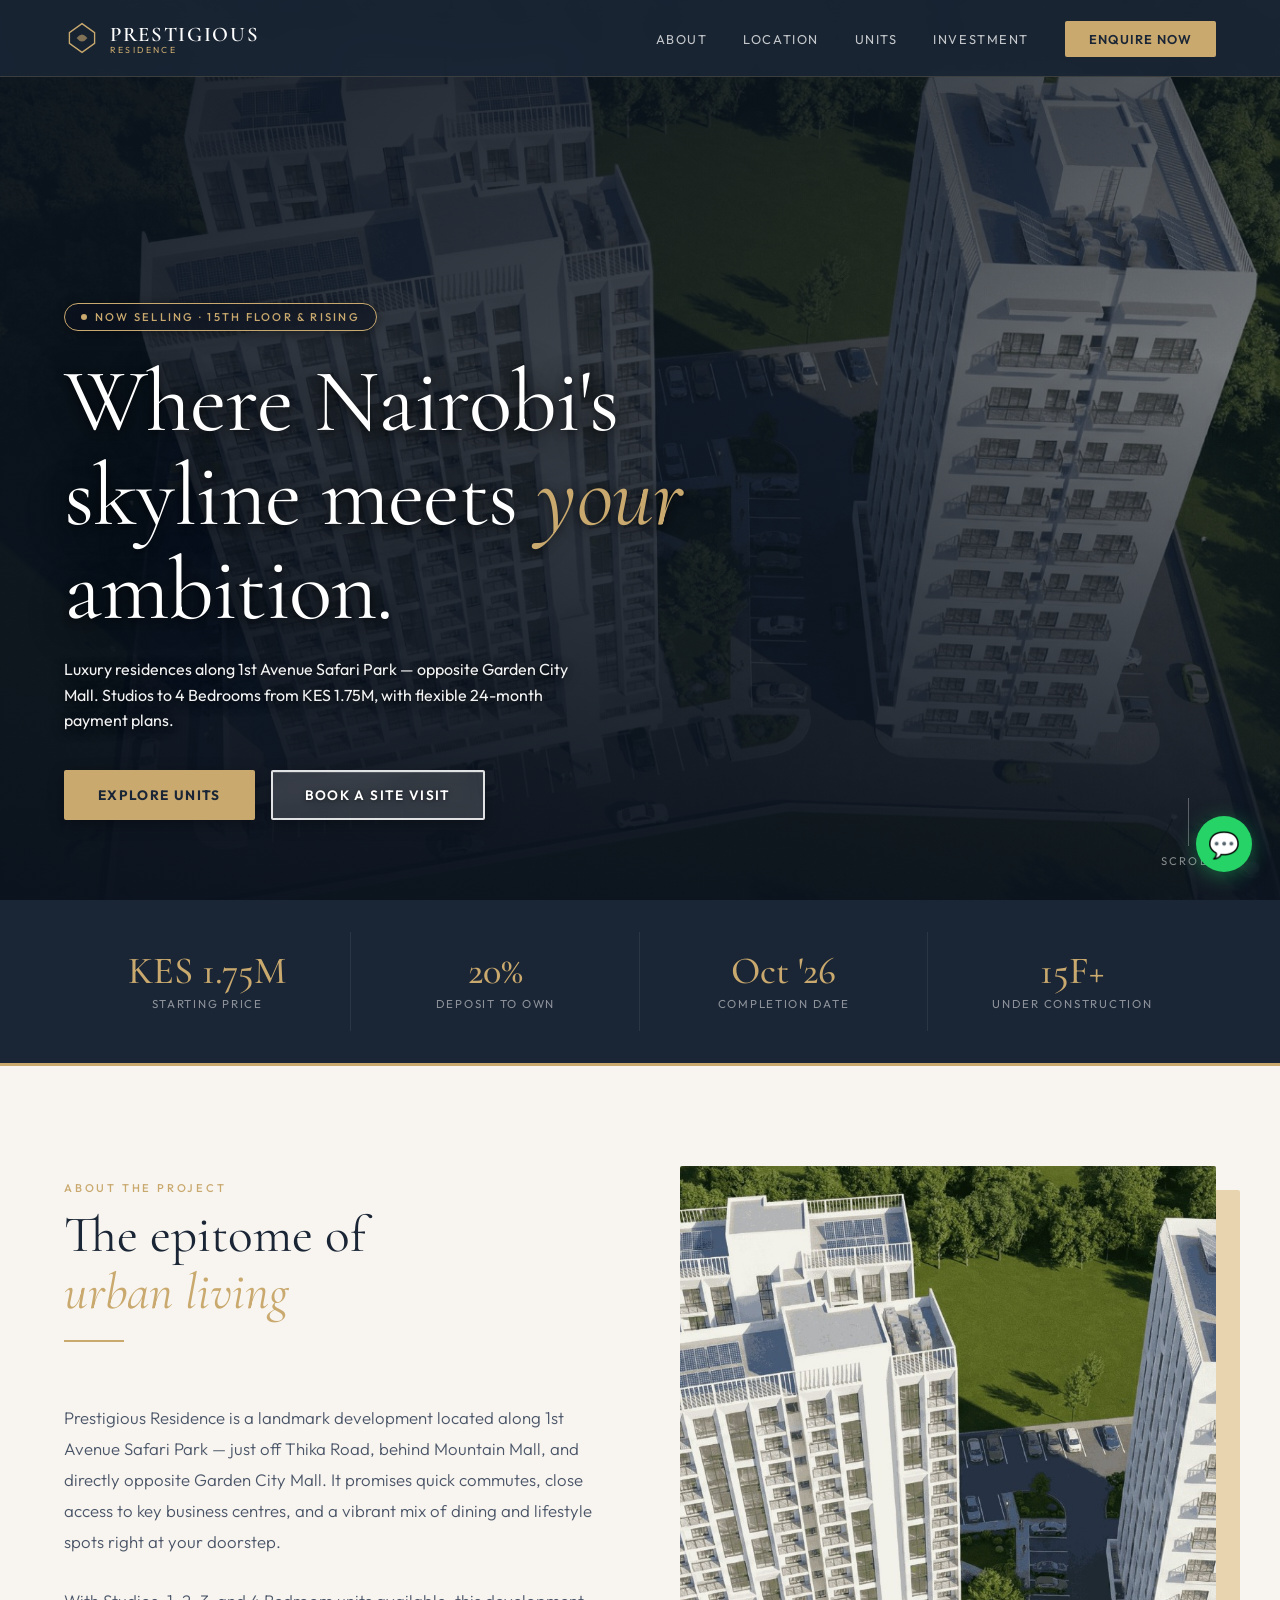
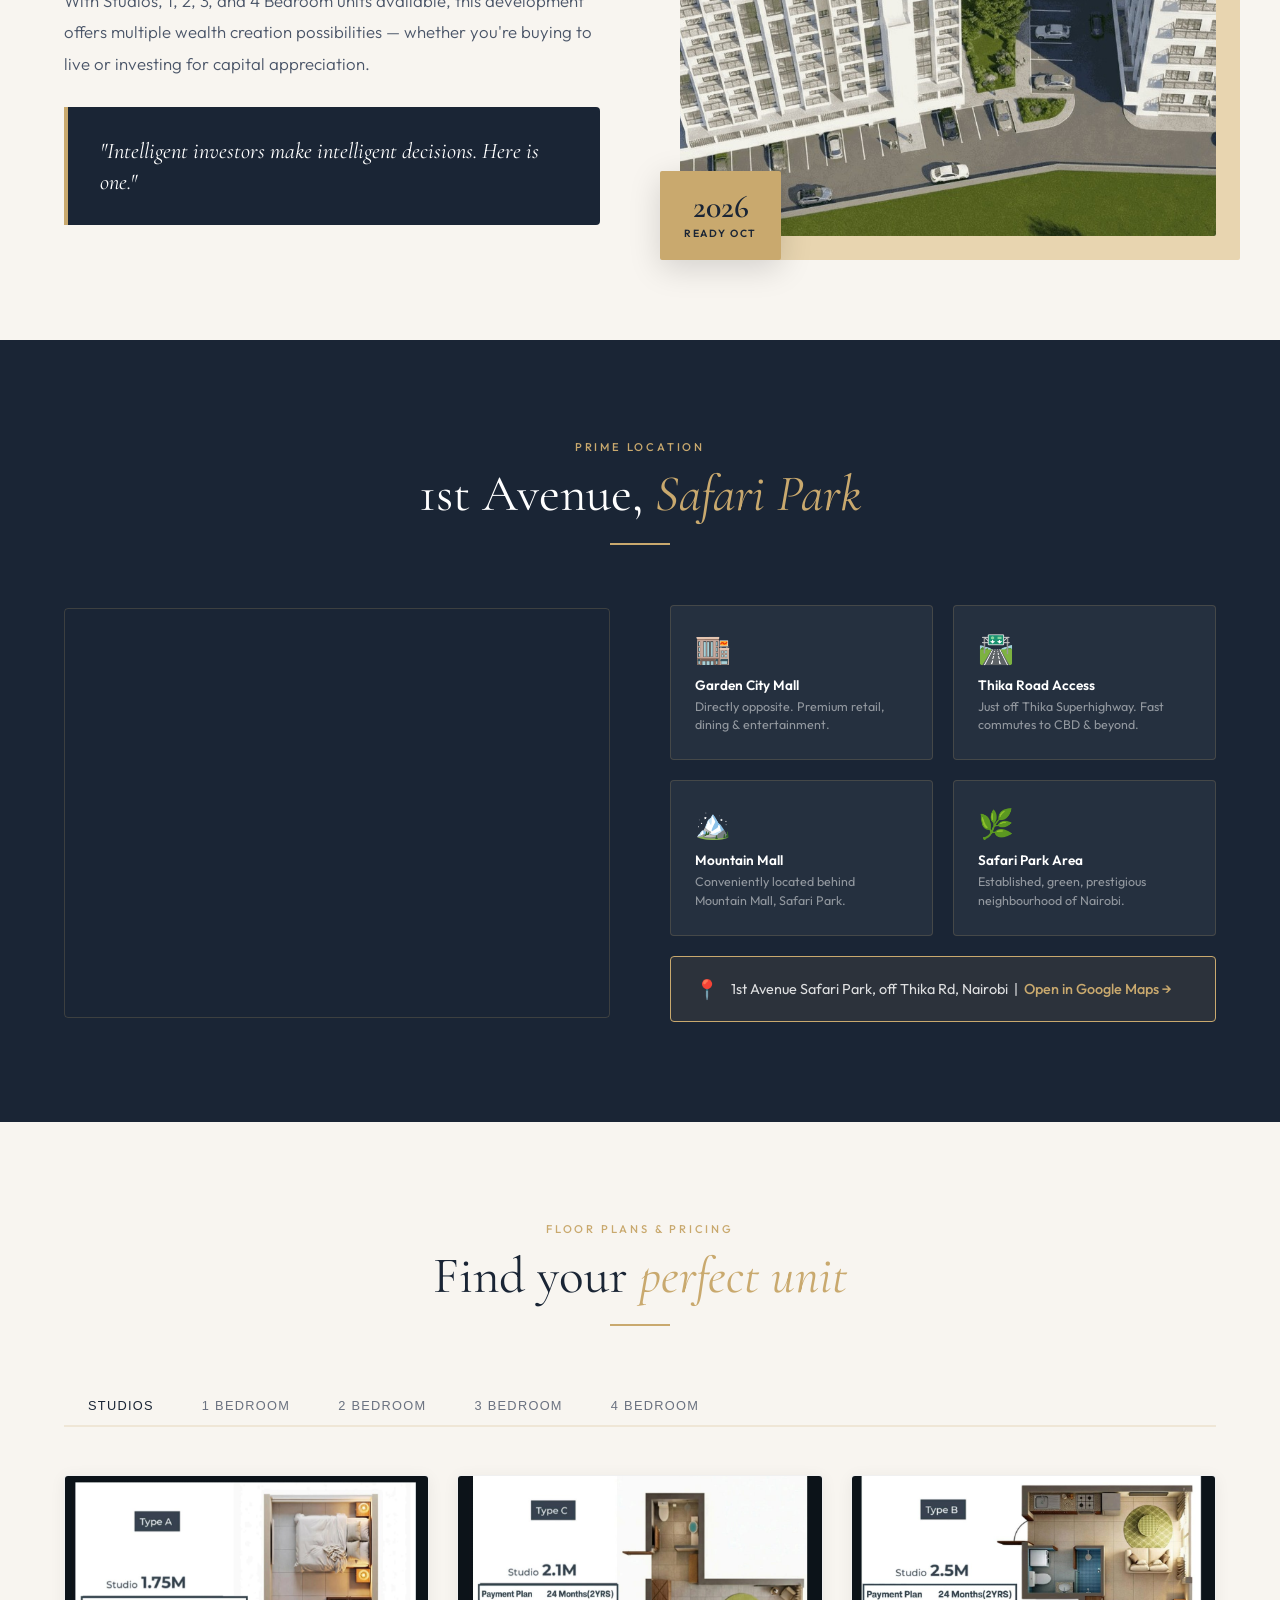
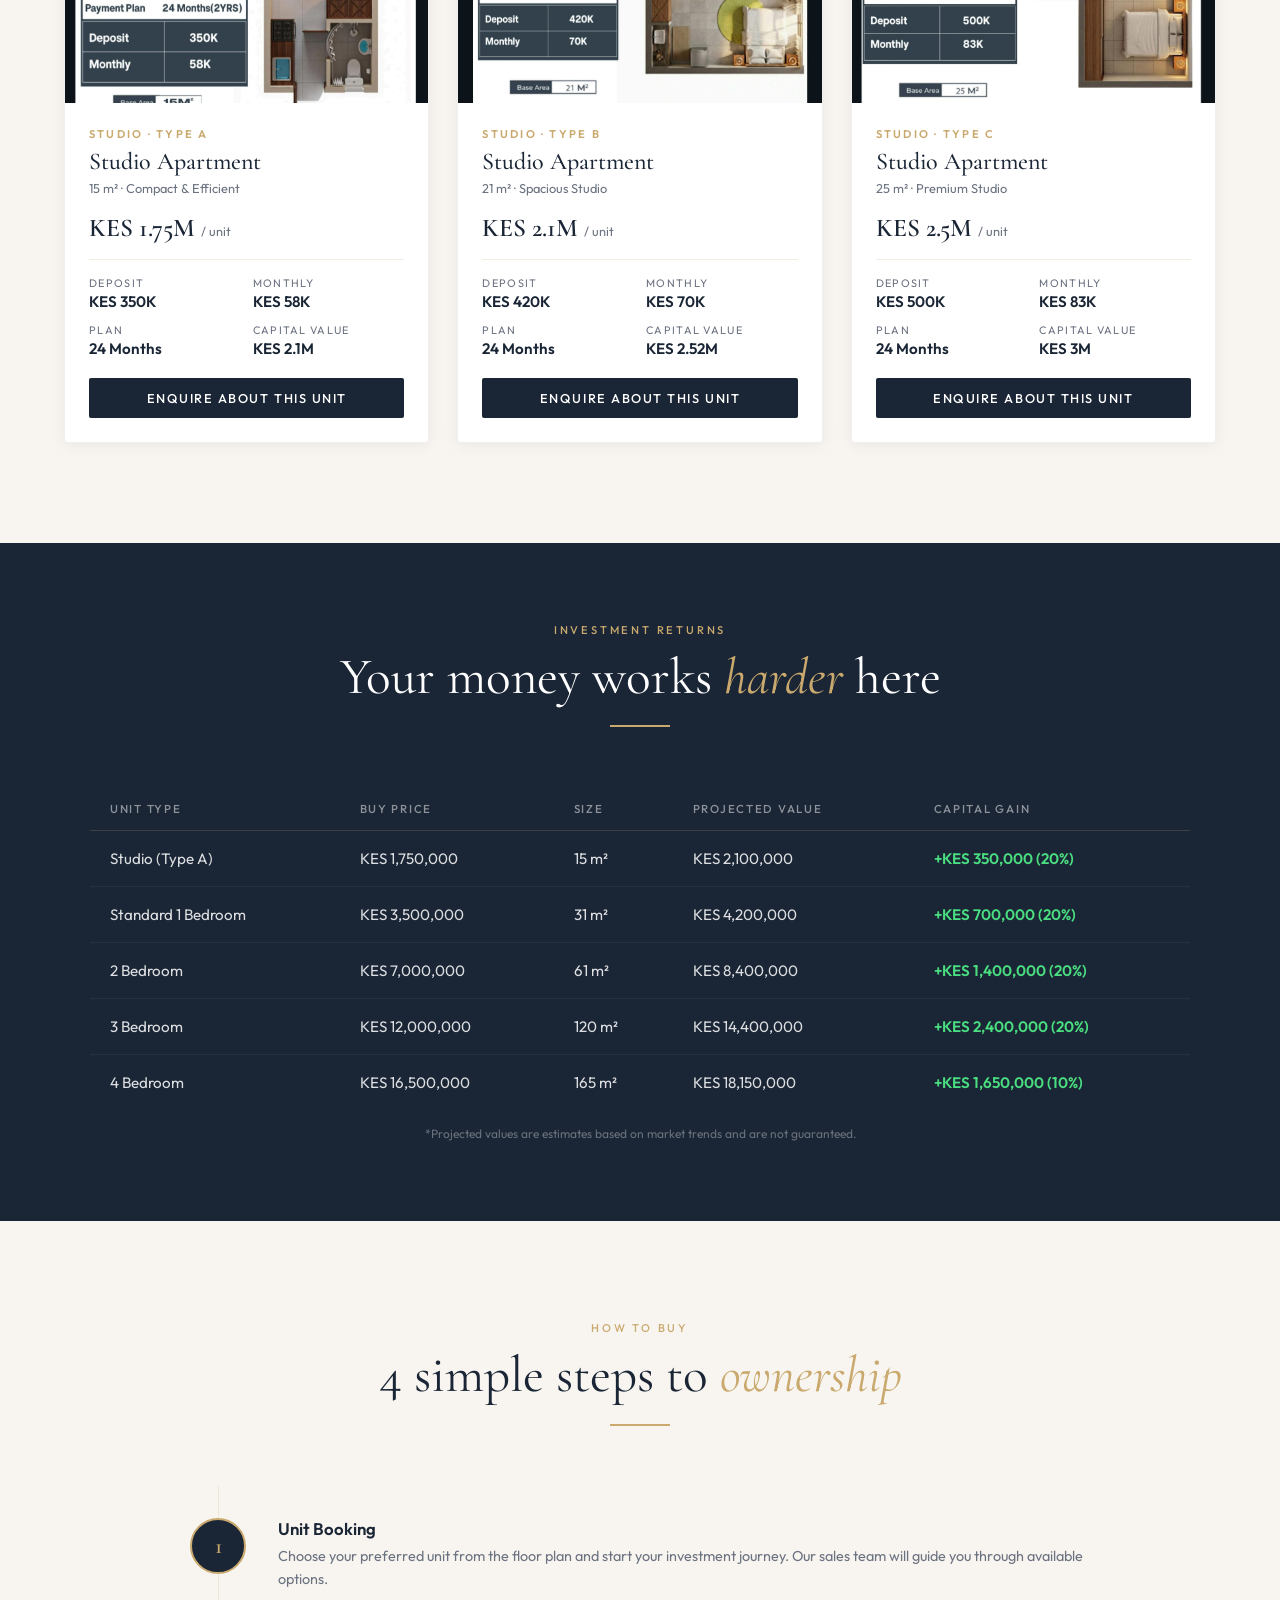
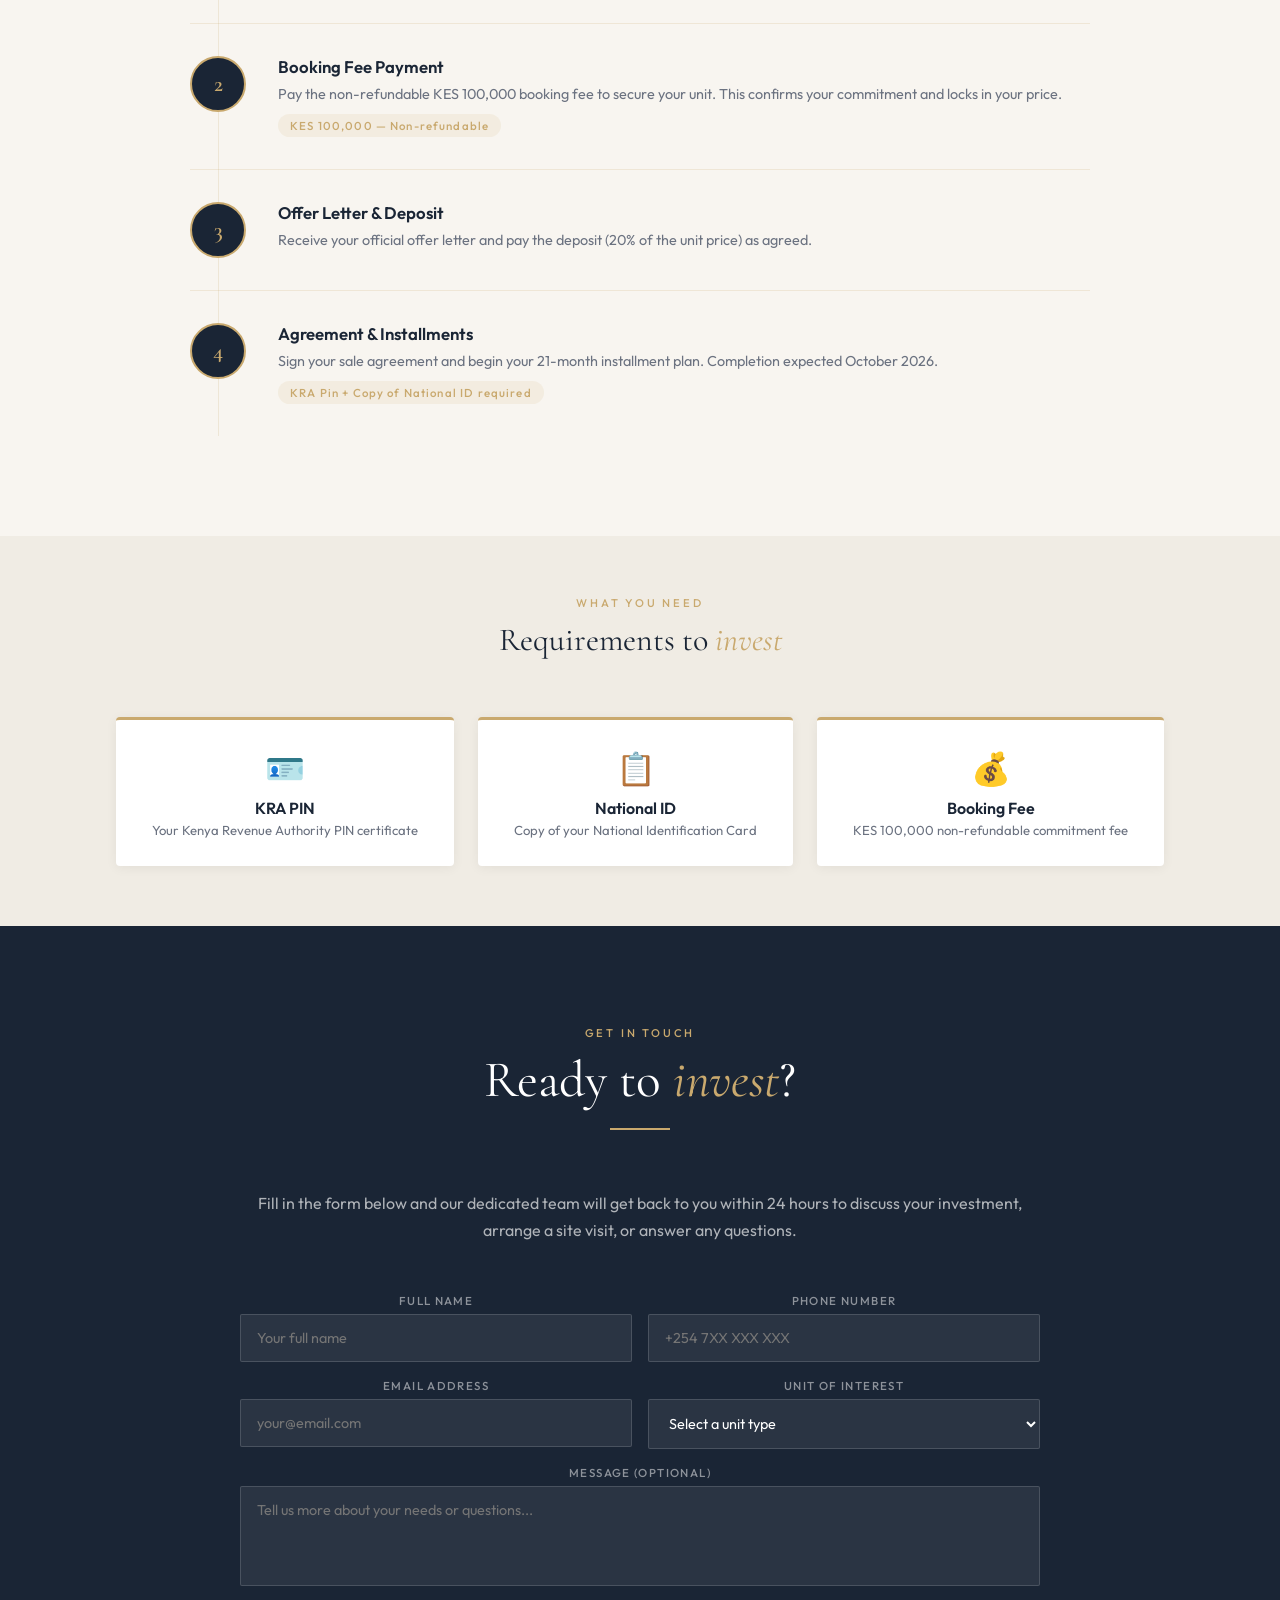
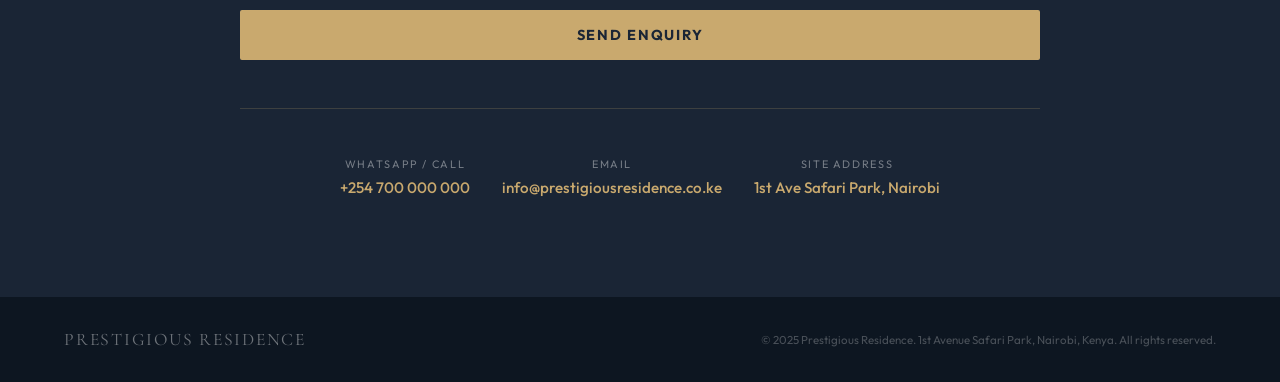
==== index.html @ 2d7ed683 "Fix hero text readability and button visibility" ====
<!DOCTYPE html>
<html lang="en">
<head>
  <meta charset="UTF-8" />
  <meta name="viewport" content="width=device-width, initial-scale=1.0" />
  <title>Prestigious Residence | Safari Park, Nairobi</title>
  <meta name="description" content="Luxury apartments along 1st Avenue Safari Park, Nairobi. Studios to 4 Bedrooms from KES 1.75M. Flexible 24-month payment plans. Own your piece of Nairobi's skyline." />
  <meta property="og:title" content="Prestigious Residence | Safari Park, Nairobi" />
  <meta property="og:description" content="Modern luxury apartments from KES 1.75M. Studios to 4BR. 20% deposit, 21-month flexible payment plan. Off Thika Road, opposite Garden City Mall." />
  <meta property="og:image" content="./assets/hero.jpeg" />

  <link rel="preconnect" href="https://fonts.googleapis.com">
  <link rel="preconnect" href="https://fonts.gstatic.com" crossorigin>
  <link href="https://fonts.googleapis.com/css2?family=Cormorant+Garamond:ital,wght@0,300;0,400;0,500;0,600;1,300;1,400&family=Outfit:wght@300;400;500;600&display=swap" rel="stylesheet">

  <style>
    :root {
      --navy: #1a2535;
      --navy-light: #253347;
      --gold: #c9a96e;
      --gold-light: #e8d5b0;
      --cream: #f8f5f0;
      --white: #ffffff;
      --text: #2d2d2d;
      --text-muted: #6b7280;
      --border: rgba(201, 169, 110, 0.2);
    }

    * { margin: 0; padding: 0; box-sizing: border-box; }

    html { scroll-behavior: smooth; }

    body {
      font-family: 'Outfit', sans-serif;
      background: var(--cream);
      color: var(--text);
      overflow-x: hidden;
    }

    /* ── NAV ── */
    nav {
      position: fixed; top: 0; left: 0; right: 0; z-index: 100;
      padding: 20px 5%;
      display: flex; align-items: center; justify-content: space-between;
      background: rgba(26, 37, 53, 0.92);
      backdrop-filter: blur(12px);
      border-bottom: 1px solid var(--border);
      transition: all 0.3s;
    }

    .nav-logo {
      display: flex; align-items: center; gap: 10px;
    }
    .nav-logo-icon {
      width: 36px; height: 36px;
    }
    .nav-logo-text {
      font-family: 'Cormorant Garamond', serif;
      font-size: 1.3rem; font-weight: 600;
      color: var(--white); letter-spacing: 0.08em;
      text-transform: uppercase;
    }
    .nav-logo-sub {
      font-size: 0.55rem; letter-spacing: 0.25em;
      color: var(--gold); text-transform: uppercase;
      display: block; margin-top: -3px;
    }

    .nav-links {
      display: flex; gap: 36px; list-style: none;
    }
    .nav-links a {
      color: rgba(255,255,255,0.75); text-decoration: none;
      font-size: 0.8rem; letter-spacing: 0.12em; text-transform: uppercase;
      font-weight: 400; transition: color 0.2s;
    }
    .nav-links a:hover { color: var(--gold); }

    .nav-cta {
      background: var(--gold); color: var(--navy) !important;
      padding: 10px 24px; border-radius: 2px;
      font-weight: 600 !important; letter-spacing: 0.08em !important;
      transition: background 0.2s !important;
    }
    .nav-cta:hover { background: var(--gold-light) !important; color: var(--navy) !important; }

    .hamburger { display: none; flex-direction: column; gap: 5px; cursor: pointer; }
    .hamburger span { width: 24px; height: 2px; background: white; transition: 0.3s; }

    /* ── HERO ── */
    .hero {
      height: 100vh; min-height: 700px;
      position: relative; display: flex; align-items: flex-end;
      overflow: hidden;
    }

    .hero-bg {
      position: absolute; inset: 0;
      background:
        linear-gradient(
          to right,
          rgba(10,18,30,0.88) 0%,
          rgba(10,18,30,0.70) 55%,
          rgba(10,18,30,0.40) 100%
        ),
        linear-gradient(
          to bottom,
          rgba(10,18,30,0.50) 0%,
          rgba(10,18,30,0.20) 40%,
          rgba(10,18,30,0.88) 100%
        ),
        url('./assets/building-day.jpeg') center/cover no-repeat;
    }

    .hero-content {
      position: relative; z-index: 2;
      padding: 0 5% 80px;
      max-width: 800px;
    }

    .hero-badge {
      display: inline-flex; align-items: center; gap: 8px;
      background: rgba(10,18,30,0.6);
      backdrop-filter: blur(8px);
      border: 1px solid var(--gold);
      padding: 6px 16px; border-radius: 100px;
      margin-bottom: 24px;
      box-shadow: 0 2px 12px rgba(0,0,0,0.4);
    }
    .hero-badge span {
      font-size: 0.7rem; letter-spacing: 0.2em; text-transform: uppercase;
      color: var(--gold); font-weight: 500;
    }
    .hero-badge-dot {
      width: 6px; height: 6px; border-radius: 50%;
      background: var(--gold); animation: pulse 2s infinite;
    }
    @keyframes pulse {
      0%, 100% { opacity: 1; } 50% { opacity: 0.3; }
    }

    .hero h1 {
      font-family: 'Cormorant Garamond', serif;
      font-size: clamp(3rem, 7vw, 6rem);
      font-weight: 400; color: var(--white);
      line-height: 1.05; letter-spacing: -0.01em;
      margin-bottom: 20px;
      text-shadow:
        0 2px 8px rgba(0,0,0,0.6),
        0 4px 24px rgba(0,0,0,0.5),
        0 8px 48px rgba(0,0,0,0.4);
    }
    .hero h1 em {
      font-style: italic; color: var(--gold);
      text-shadow:
        0 2px 8px rgba(0,0,0,0.5),
        0 4px 20px rgba(0,0,0,0.4);
    }

    .hero-sub {
      font-size: 1rem; color: rgba(255,255,255,0.95);
      font-weight: 400; line-height: 1.6; margin-bottom: 36px;
      max-width: 520px;
      text-shadow: 0 1px 6px rgba(0,0,0,0.6), 0 2px 16px rgba(0,0,0,0.4);
    }

    .hero-actions {
      display: flex; gap: 16px; flex-wrap: wrap;
    }
    .btn-primary {
      background: var(--gold); color: var(--navy);
      padding: 14px 32px; border-radius: 2px;
      font-size: 0.85rem; font-weight: 700; letter-spacing: 0.1em;
      text-transform: uppercase; text-decoration: none;
      transition: all 0.2s; display: inline-block;
      border: 2px solid var(--gold);
      box-shadow: 0 4px 16px rgba(0,0,0,0.3);
    }
    .btn-primary:hover { background: transparent; color: var(--gold); }
    .btn-outline {
      background: rgba(255,255,255,0.15);
      backdrop-filter: blur(8px);
      color: white;
      padding: 14px 32px; border-radius: 2px;
      font-size: 0.85rem; font-weight: 600; letter-spacing: 0.1em;
      text-transform: uppercase; text-decoration: none;
      transition: all 0.2s; display: inline-block;
      border: 2px solid rgba(255,255,255,0.85);
      box-shadow: 0 4px 16px rgba(0,0,0,0.3), inset 0 1px 0 rgba(255,255,255,0.15);
      text-shadow: 0 1px 4px rgba(0,0,0,0.5);
    }
    .btn-outline:hover {
      background: rgba(255,255,255,0.25);
      border-color: white;
    }

    .hero-scroll {
      position: absolute; bottom: 32px; right: 5%;
      display: flex; flex-direction: column; align-items: center; gap: 8px;
      color: rgba(255,255,255,0.5); font-size: 0.7rem; letter-spacing: 0.2em; text-transform: uppercase;
    }
    .scroll-line {
      width: 1px; height: 48px; background: rgba(255,255,255,0.3);
      position: relative; overflow: hidden;
    }
    .scroll-line::after {
      content: ''; position: absolute; top: -100%; width: 100%; height: 50%;
      background: var(--gold);
      animation: scroll-down 2s infinite;
    }
    @keyframes scroll-down {
      to { top: 200%; }
    }

    /* ── STATS BAR ── */
    .stats-bar {
      background: var(--navy);
      padding: 32px 5%;
      display: grid; grid-template-columns: repeat(4, 1fr);
      gap: 1px; border-bottom: 3px solid var(--gold);
    }
    .stat-item {
      padding: 20px 28px; text-align: center;
      border-right: 1px solid rgba(255,255,255,0.08);
    }
    .stat-item:last-child { border-right: none; }
    .stat-number {
      font-family: 'Cormorant Garamond', serif;
      font-size: 2.4rem; font-weight: 500; color: var(--gold);
      line-height: 1;
    }
    .stat-label {
      font-size: 0.72rem; color: rgba(255,255,255,0.5);
      letter-spacing: 0.15em; text-transform: uppercase;
      margin-top: 6px;
    }

    /* ── SECTION HEADERS ── */
    .section-header {
      text-align: center; margin-bottom: 60px;
    }
    .section-eyebrow {
      font-size: 0.7rem; letter-spacing: 0.25em; text-transform: uppercase;
      color: var(--gold); font-weight: 500; margin-bottom: 12px;
      display: block;
    }
    .section-title {
      font-family: 'Cormorant Garamond', serif;
      font-size: clamp(2rem, 4vw, 3.2rem);
      font-weight: 400; color: var(--navy);
      line-height: 1.1;
    }
    .section-title em { font-style: italic; color: var(--gold); }
    .section-line {
      width: 60px; height: 2px; background: var(--gold);
      margin: 20px auto 0;
    }

    /* ── ABOUT ── */
    .about {
      padding: 100px 5%;
      display: grid; grid-template-columns: 1fr 1fr; gap: 80px; align-items: center;
      max-width: 1300px; margin: 0 auto;
    }
    .about-text .section-header { text-align: left; }
    .about-text .section-line { margin-left: 0; }
    .about-desc {
      font-size: 1.05rem; line-height: 1.85; color: #4a5568;
      margin-bottom: 28px; font-weight: 300;
    }
    .about-highlight {
      background: var(--navy); color: white;
      padding: 28px 32px; border-left: 4px solid var(--gold);
      border-radius: 0 4px 4px 0;
      font-family: 'Cormorant Garamond', serif;
      font-size: 1.4rem; font-style: italic; line-height: 1.4;
    }

    .about-visual {
      position: relative;
    }
    .about-img-main {
      width: 100%; aspect-ratio: 4/5;
      object-fit: cover; border-radius: 2px;
      box-shadow: 24px 24px 0 var(--gold-light);
    }
    .about-badge {
      position: absolute; bottom: -20px; left: -20px;
      background: var(--gold); padding: 20px 24px;
      text-align: center; border-radius: 2px;
      box-shadow: 0 8px 32px rgba(0,0,0,0.15);
    }
    .about-badge-num {
      font-family: 'Cormorant Garamond', serif;
      font-size: 2rem; font-weight: 600; color: var(--navy);
      line-height: 1;
    }
    .about-badge-text {
      font-size: 0.65rem; text-transform: uppercase;
      letter-spacing: 0.15em; color: var(--navy); font-weight: 600;
      margin-top: 4px;
    }

    /* ── LOCATION ── */
    .location {
      background: var(--navy); padding: 100px 5%;
    }
    .location-inner {
      max-width: 1300px; margin: 0 auto;
    }
    .location .section-title { color: white; }
    .location-grid {
      display: grid; grid-template-columns: 1fr 1fr; gap: 60px; align-items: center;
      margin-top: 60px;
    }
    .location-map {
      aspect-ratio: 4/3; border-radius: 4px; overflow: hidden;
      border: 1px solid var(--border);
    }
    .location-map iframe {
      width: 100%; height: 100%; border: none;
    }
    .location-perks {
      display: grid; grid-template-columns: 1fr 1fr; gap: 20px;
    }
    .perk-card {
      background: rgba(255,255,255,0.05);
      border: 1px solid var(--border);
      padding: 24px; border-radius: 4px;
      transition: background 0.2s;
    }
    .perk-card:hover { background: rgba(201,169,110,0.1); }
    .perk-icon { font-size: 1.8rem; margin-bottom: 10px; }
    .perk-title {
      font-size: 0.85rem; font-weight: 600; color: white;
      margin-bottom: 4px;
    }
    .perk-desc {
      font-size: 0.78rem; color: rgba(255,255,255,0.5); line-height: 1.5;
    }
    .location-address {
      grid-column: 1 / -1;
      background: rgba(201,169,110,0.1);
      border: 1px solid var(--gold);
      padding: 20px 24px; border-radius: 4px;
      display: flex; align-items: center; gap: 12px;
    }
    .location-address p {
      color: rgba(255,255,255,0.85); font-size: 0.9rem;
    }
    .location-address a {
      color: var(--gold); text-decoration: none; font-weight: 500;
    }

    /* ── UNITS ── */
    .units { padding: 100px 5%; }
    .units-inner { max-width: 1300px; margin: 0 auto; }

    .unit-tabs {
      display: flex; gap: 0; margin-bottom: 48px;
      border-bottom: 2px solid var(--border);
      overflow-x: auto; padding-bottom: 0;
    }
    .unit-tab {
      padding: 12px 24px; font-size: 0.8rem; letter-spacing: 0.1em;
      text-transform: uppercase; font-weight: 500; cursor: pointer;
      color: var(--text-muted); border-bottom: 2px solid transparent;
      margin-bottom: -2px; white-space: nowrap;
      background: none; border-top: none; border-left: none; border-right: none;
      transition: all 0.2s;
    }
    .unit-tab.active {
      color: var(--navy); border-bottom-color: var(--gold);
    }
    .unit-tab:hover { color: var(--navy); }

    .unit-panels > div { display: none; }
    .unit-panels > div.active { display: grid; }

    .units-grid {
      grid-template-columns: repeat(auto-fill, minmax(300px, 1fr));
      gap: 28px;
    }

    .unit-card {
      background: white; border-radius: 4px;
      overflow: hidden; box-shadow: 0 2px 16px rgba(0,0,0,0.06);
      transition: transform 0.2s, box-shadow 0.2s;
      border: 1px solid rgba(0,0,0,0.06);
    }
    .unit-card:hover {
      transform: translateY(-4px);
      box-shadow: 0 12px 40px rgba(0,0,0,0.12);
    }
    .unit-card-img {
      aspect-ratio: 16/10; overflow: hidden; background: #eee;
    }
    .unit-card-img img {
      width: 100%; height: 100%; object-fit: cover;
      transition: transform 0.4s;
    }
    .unit-card:hover .unit-card-img img { transform: scale(1.04); }

    .unit-card-body { padding: 24px; }
    .unit-card-type {
      font-size: 0.7rem; text-transform: uppercase; letter-spacing: 0.2em;
      color: var(--gold); font-weight: 600; margin-bottom: 6px;
    }
    .unit-card-name {
      font-family: 'Cormorant Garamond', serif;
      font-size: 1.5rem; font-weight: 500; color: var(--navy);
      margin-bottom: 4px;
    }
    .unit-card-size {
      font-size: 0.8rem; color: var(--text-muted); margin-bottom: 16px;
    }
    .unit-card-price {
      font-size: 1.6rem; font-weight: 600; color: var(--navy);
      font-family: 'Cormorant Garamond', serif;
    }
    .unit-card-price span { font-size: 0.8rem; font-family: 'Outfit', sans-serif; color: var(--text-muted); font-weight: 400; }
    .unit-card-plan {
      margin-top: 16px; padding-top: 16px;
      border-top: 1px solid var(--border);
      display: grid; grid-template-columns: 1fr 1fr; gap: 12px;
    }
    .plan-item { }
    .plan-label {
      font-size: 0.68rem; text-transform: uppercase; letter-spacing: 0.12em;
      color: var(--text-muted); margin-bottom: 2px;
    }
    .plan-value {
      font-size: 0.95rem; font-weight: 600; color: var(--navy);
    }
    .unit-card-cta {
      display: block; text-align: center; margin-top: 20px;
      padding: 12px; background: var(--navy); color: white;
      text-decoration: none; font-size: 0.8rem;
      letter-spacing: 0.12em; text-transform: uppercase; font-weight: 500;
      border-radius: 2px; transition: background 0.2s;
    }
    .unit-card-cta:hover { background: var(--gold); color: var(--navy); }

    /* ── CAPITAL GAINS ── */
    .capital { background: var(--navy); padding: 80px 5%; }
    .capital-inner { max-width: 1100px; margin: 0 auto; }
    .capital .section-title { color: white; }
    .capital-table {
      margin-top: 48px;
      width: 100%; border-collapse: collapse;
    }
    .capital-table th {
      text-align: left; padding: 14px 20px;
      font-size: 0.72rem; letter-spacing: 0.15em; text-transform: uppercase;
      color: rgba(255,255,255,0.5); font-weight: 500;
      border-bottom: 1px solid var(--border);
    }
    .capital-table td {
      padding: 18px 20px;
      font-size: 0.95rem; color: rgba(255,255,255,0.85);
      border-bottom: 1px solid rgba(255,255,255,0.05);
    }
    .capital-table tr:last-child td { border-bottom: none; }
    .capital-table .gain-val {
      color: #4ade80; font-weight: 600;
    }
    .capital-table tr:hover td { background: rgba(255,255,255,0.03); }

    /* ── PROCESS ── */
    .process { padding: 100px 5%; }
    .process-inner { max-width: 900px; margin: 0 auto; }
    .process-steps {
      margin-top: 60px; display: flex; flex-direction: column; gap: 0;
      position: relative;
    }
    .process-steps::before {
      content: ''; position: absolute; left: 28px; top: 0; bottom: 0; width: 1px;
      background: var(--border);
    }
    .process-step {
      display: flex; gap: 32px; align-items: flex-start;
      padding: 32px 0;
      border-bottom: 1px solid var(--border);
    }
    .process-step:last-child { border-bottom: none; }
    .step-num {
      width: 56px; height: 56px; border-radius: 50%;
      background: var(--navy); color: var(--gold);
      display: flex; align-items: center; justify-content: center;
      font-family: 'Cormorant Garamond', serif;
      font-size: 1.4rem; font-weight: 600;
      flex-shrink: 0; position: relative; z-index: 1;
      border: 2px solid var(--gold);
    }
    .step-content { }
    .step-title {
      font-size: 1.05rem; font-weight: 600; color: var(--navy);
      margin-bottom: 6px;
    }
    .step-desc {
      font-size: 0.9rem; color: var(--text-muted); line-height: 1.6;
    }
    .step-tag {
      display: inline-block; margin-top: 8px;
      background: rgba(201,169,110,0.12); color: var(--gold);
      padding: 4px 12px; border-radius: 100px;
      font-size: 0.72rem; letter-spacing: 0.1em; font-weight: 500;
    }

    /* ── REQUIREMENTS ── */
    .requirements {
      background: #f0ece4; padding: 60px 5%;
      text-align: center;
    }
    .req-cards {
      display: flex; gap: 24px; justify-content: center;
      flex-wrap: wrap; margin-top: 36px;
    }
    .req-card {
      background: white; padding: 28px 36px; border-radius: 4px;
      box-shadow: 0 2px 12px rgba(0,0,0,0.06);
      border-top: 3px solid var(--gold);
    }
    .req-card-icon { font-size: 2rem; margin-bottom: 10px; }
    .req-card-title { font-size: 1rem; font-weight: 600; color: var(--navy); }
    .req-card-desc { font-size: 0.82rem; color: var(--text-muted); margin-top: 4px; }

    /* ── CONTACT ── */
    .contact {
      background: var(--navy); padding: 100px 5%;
    }
    .contact-inner {
      max-width: 800px; margin: 0 auto; text-align: center;
    }
    .contact .section-title { color: white; }
    .contact-desc {
      font-size: 1rem; color: rgba(255,255,255,0.65); margin-top: 20px;
      margin-bottom: 48px; line-height: 1.7;
    }
    .contact-form {
      display: grid; grid-template-columns: 1fr 1fr; gap: 16px;
    }
    .form-group {
      display: flex; flex-direction: column; gap: 6px;
    }
    .form-group.full { grid-column: 1 / -1; }
    .form-group label {
      font-size: 0.72rem; text-transform: uppercase; letter-spacing: 0.12em;
      color: rgba(255,255,255,0.5); font-weight: 500;
    }
    .form-group input,
    .form-group select,
    .form-group textarea {
      background: rgba(255,255,255,0.07);
      border: 1px solid rgba(255,255,255,0.15);
      padding: 14px 16px; border-radius: 2px;
      color: white; font-family: 'Outfit', sans-serif;
      font-size: 0.9rem; outline: none;
      transition: border-color 0.2s;
    }
    .form-group input:focus,
    .form-group select:focus,
    .form-group textarea:focus {
      border-color: var(--gold);
    }
    .form-group select option { background: var(--navy); }
    .form-group textarea { resize: none; height: 100px; }
    .form-submit {
      grid-column: 1 / -1; margin-top: 8px;
    }
    .form-submit button {
      width: 100%; padding: 16px; background: var(--gold);
      color: var(--navy); border: none; border-radius: 2px;
      font-family: 'Outfit', sans-serif; font-size: 0.9rem;
      font-weight: 700; letter-spacing: 0.12em; text-transform: uppercase;
      cursor: pointer; transition: background 0.2s;
    }
    .form-submit button:hover { background: var(--gold-light); }
    .contact-alt {
      margin-top: 48px; padding-top: 48px;
      border-top: 1px solid var(--border);
      display: flex; gap: 32px; justify-content: center; flex-wrap: wrap;
    }
    .contact-method { text-align: center; }
    .contact-method-label {
      font-size: 0.68rem; text-transform: uppercase; letter-spacing: 0.15em;
      color: rgba(255,255,255,0.4); margin-bottom: 6px;
    }
    .contact-method-value {
      color: var(--gold); font-size: 0.95rem; font-weight: 500;
      text-decoration: none;
    }

    /* ── FOOTER ── */
    footer {
      background: #0d1621; padding: 32px 5%;
      display: flex; justify-content: space-between; align-items: center;
      flex-wrap: wrap; gap: 16px;
    }
    .footer-brand {
      font-family: 'Cormorant Garamond', serif;
      font-size: 1.1rem; color: rgba(255,255,255,0.4);
      letter-spacing: 0.1em;
    }
    .footer-note {
      font-size: 0.72rem; color: rgba(255,255,255,0.25);
    }

    /* ── FLOATING WHATSAPP ── */
    .whatsapp-float {
      position: fixed; bottom: 28px; right: 28px; z-index: 999;
      background: #25d366; color: white;
      width: 56px; height: 56px; border-radius: 50%;
      display: flex; align-items: center; justify-content: center;
      font-size: 1.6rem; text-decoration: none;
      box-shadow: 0 4px 20px rgba(37,211,102,0.4);
      animation: float 3s ease-in-out infinite;
    }
    @keyframes float {
      0%, 100% { transform: translateY(0); }
      50% { transform: translateY(-6px); }
    }

    /* ── RESPONSIVE ── */
    @media (max-width: 900px) {
      .nav-links { display: none; }
      .hamburger { display: flex; }
      .stats-bar { grid-template-columns: repeat(2, 1fr); }
      .about { grid-template-columns: 1fr; gap: 48px; padding: 60px 5%; }
      .about-visual { order: -1; }
      .about-badge { bottom: -10px; left: -10px; }
      .location-grid { grid-template-columns: 1fr; }
      .contact-form { grid-template-columns: 1fr; }
      .form-group.full { grid-column: 1; }
      .form-submit { grid-column: 1; }
      .capital-table { font-size: 0.8rem; }
      .capital-table th, .capital-table td { padding: 12px 10px; }
      .units { padding: 60px 5%; }
      .location { padding: 60px 5%; }
      .process { padding: 60px 5%; }
      .contact { padding: 60px 5%; }
    }

    @media (max-width: 600px) {
      /* Core layout fix — stops white space on right */
      html, body { overflow-x: hidden; max-width: 100%; }
      section, div, nav, footer { max-width: 100%; }

      .stats-bar { grid-template-columns: 1fr 1fr; }
      .stat-item { padding: 16px 10px; }
      .stat-number { font-size: 1.6rem; }

      /* Hero */
      .hero { min-height: 100svh; }
      .hero-content { padding: 0 5% 60px; }
      .hero h1 { font-size: 2.4rem; }
      .hero-sub { font-size: 0.9rem; }
      .hero-actions { flex-direction: column; }
      .btn-primary, .btn-outline { width: 100%; text-align: center; }
      .hero-scroll { display: none; }

      /* About */
      .about { padding: 48px 5%; }
      .about-img-main { box-shadow: 12px 12px 0 var(--gold-light); }

      /* Location */
      .location-perks { grid-template-columns: 1fr; }
      .location-map { aspect-ratio: 1/1; }

      /* Units */
      .unit-tabs { gap: 0; }
      .unit-tab { padding: 10px 14px; font-size: 0.72rem; }
      .units-grid { grid-template-columns: 1fr !important; }

      /* Investment table — make it scrollable */
      .capital { padding: 60px 5%; }
      .capital-inner { overflow-x: auto; }
      .capital-table { min-width: 480px; font-size: 0.78rem; }
      .capital-table th, .capital-table td { padding: 10px 8px; }

      /* Process */
      .process-steps::before { left: 22px; }
      .step-num { width: 44px; height: 44px; font-size: 1.1rem; flex-shrink: 0; }

      /* Requirements */
      .requirements { padding: 48px 5%; }
      .req-cards { flex-direction: column; align-items: center; }
      .req-card { width: 100%; max-width: 320px; }

      /* Contact */
      .contact-alt { flex-direction: column; gap: 20px; }

      /* Footer */
      footer { flex-direction: column; text-align: center; }

      /* Nav */
      nav { padding: 16px 5%; }
    }

    @media (max-width: 400px) {
      .hero h1 { font-size: 2rem; }
      .stat-number { font-size: 1.3rem; }
      .unit-tab { padding: 8px 10px; font-size: 0.65rem; }
    }

    /* ── ANIMATIONS ── */
    .fade-up {
      opacity: 0; transform: translateY(30px);
      transition: opacity 0.7s ease, transform 0.7s ease;
    }
    .fade-up.visible {
      opacity: 1; transform: translateY(0);
    }

    /* Mobile menu */
    .mobile-nav {
      position: fixed; inset: 0; z-index: 99;
      background: var(--navy);
      display: flex; flex-direction: column;
      align-items: center; justify-content: center;
      gap: 36px;
      transform: translateX(100%);
      transition: transform 0.3s;
    }
    .mobile-nav.open { transform: translateX(0); }
    .mobile-nav a {
      color: white; text-decoration: none;
      font-size: 1.3rem; letter-spacing: 0.1em;
      font-family: 'Cormorant Garamond', serif;
    }
    .mobile-nav a:hover { color: var(--gold); }
    .mobile-close {
      position: absolute; top: 24px; right: 24px;
      background: none; border: none; color: white;
      font-size: 1.5rem; cursor: pointer;
    }
  </style>
</head>
<body>

<!-- NAV -->
<nav>
  <div class="nav-logo">
    <svg class="nav-logo-icon" viewBox="0 0 40 40" fill="none">
      <path d="M20 4 L34 14 L34 26 L20 36 L6 26 L6 14 Z" stroke="#c9a96e" stroke-width="1.5" fill="none"/>
      <path d="M14 20 Q20 12 26 20 Q20 28 14 20Z" fill="#c9a96e" opacity="0.6"/>
    </svg>
    <div>
      <span class="nav-logo-text">Prestigious</span>
      <span class="nav-logo-sub">Residence</span>
    </div>
  </div>
  <ul class="nav-links">
    <li><a href="#about">About</a></li>
    <li><a href="#location">Location</a></li>
    <li><a href="#units">Units</a></li>
    <li><a href="#invest">Investment</a></li>
    <li><a href="#contact" class="nav-cta">Enquire Now</a></li>
  </ul>
  <div class="hamburger" onclick="toggleMenu()">
    <span></span><span></span><span></span>
  </div>
</nav>

<!-- MOBILE NAV -->
<div class="mobile-nav" id="mobileNav">
  <button class="mobile-close" onclick="toggleMenu()">✕</button>
  <a href="#about" onclick="toggleMenu()">About</a>
  <a href="#location" onclick="toggleMenu()">Location</a>
  <a href="#units" onclick="toggleMenu()">Units & Pricing</a>
  <a href="#invest" onclick="toggleMenu()">Investment</a>
  <a href="#contact" onclick="toggleMenu()">Enquire Now</a>
</div>

<!-- HERO -->
<section class="hero">
  <div class="hero-bg"></div>
  <div class="hero-content">
    <div class="hero-badge">
      <div class="hero-badge-dot"></div>
      <span>Now Selling · 15th Floor & Rising</span>
    </div>
    <h1>Where Nairobi's<br>skyline meets <em>your</em><br>ambition.</h1>
    <p class="hero-sub">
      Luxury residences along 1st Avenue Safari Park — opposite Garden City Mall.
      Studios to 4 Bedrooms from KES 1.75M, with flexible 24-month payment plans.
    </p>
    <div class="hero-actions">
      <a href="#units" class="btn-primary">Explore Units</a>
      <a href="#contact" class="btn-outline">Book a Site Visit</a>
    </div>
  </div>
  <div class="hero-scroll">
    <div class="scroll-line"></div>
    <span>Scroll</span>
  </div>
</section>

<!-- STATS BAR -->
<div class="stats-bar">
  <div class="stat-item">
    <div class="stat-number">KES 1.75M</div>
    <div class="stat-label">Starting Price</div>
  </div>
  <div class="stat-item">
    <div class="stat-number">20%</div>
    <div class="stat-label">Deposit to Own</div>
  </div>
  <div class="stat-item">
    <div class="stat-number">Oct '26</div>
    <div class="stat-label">Completion Date</div>
  </div>
  <div class="stat-item">
    <div class="stat-number">15F+</div>
    <div class="stat-label">Under Construction</div>
  </div>
</div>

<!-- ABOUT -->
<section class="about" id="about">
  <div class="about-text fade-up">
    <div class="section-header" style="text-align:left">
      <span class="section-eyebrow">About the Project</span>
      <h2 class="section-title">The epitome of<br><em>urban living</em></h2>
      <div class="section-line" style="margin-left:0"></div>
    </div>
    <p class="about-desc">
      Prestigious Residence is a landmark development located along 1st Avenue Safari Park — 
      just off Thika Road, behind Mountain Mall, and directly opposite Garden City Mall. 
      It promises quick commutes, close access to key business centres, and a vibrant mix 
      of dining and lifestyle spots right at your doorstep.
    </p>
    <p class="about-desc">
      With Studios, 1, 2, 3, and 4 Bedroom units available, this development offers 
      multiple wealth creation possibilities — whether you're buying to live or investing 
      for capital appreciation.
    </p>
    <div class="about-highlight">
      "Intelligent investors make intelligent decisions. Here is one."
    </div>
  </div>
  <div class="about-visual fade-up">
    <img src="./assets/building-day.jpeg" alt="Prestigious Residence exterior" class="about-img-main" />
    <div class="about-badge">
      <div class="about-badge-num">2026</div>
      <div class="about-badge-text">Ready Oct</div>
    </div>
  </div>
</section>

<!-- LOCATION -->
<section class="location" id="location">
  <div class="location-inner">
    <div class="section-header fade-up">
      <span class="section-eyebrow">Prime Location</span>
      <h2 class="section-title" style="color:white">1st Avenue, <em>Safari Park</em></h2>
      <div class="section-line"></div>
    </div>
    <div class="location-grid">
      <div class="location-map fade-up">
        <iframe
          src="https://maps.google.com/maps?q=-1.2297,36.8784&z=15&output=embed"
          allowfullscreen loading="lazy"
          referrerpolicy="no-referrer-when-downgrade">
        </iframe>
      </div>
      <div>
        <div class="location-perks fade-up">
          <div class="perk-card">
            <div class="perk-icon">🏬</div>
            <div class="perk-title">Garden City Mall</div>
            <div class="perk-desc">Directly opposite. Premium retail, dining & entertainment.</div>
          </div>
          <div class="perk-card">
            <div class="perk-icon">🛣️</div>
            <div class="perk-title">Thika Road Access</div>
            <div class="perk-desc">Just off Thika Superhighway. Fast commutes to CBD & beyond.</div>
          </div>
          <div class="perk-card">
            <div class="perk-icon">🏔️</div>
            <div class="perk-title">Mountain Mall</div>
            <div class="perk-desc">Conveniently located behind Mountain Mall, Safari Park.</div>
          </div>
          <div class="perk-card">
            <div class="perk-icon">🌿</div>
            <div class="perk-title">Safari Park Area</div>
            <div class="perk-desc">Established, green, prestigious neighbourhood of Nairobi.</div>
          </div>
          <div class="location-address" style="grid-column:1/-1">
            <span style="font-size:1.2rem">📍</span>
            <p>1st Avenue Safari Park, off Thika Rd, Nairobi &nbsp;|&nbsp;
              <a href="https://maps.app.goo.gl/Sd9cjX75icJV3e4y9" target="_blank">Open in Google Maps →</a>
            </p>
          </div>
        </div>
      </div>
    </div>
  </div>
</section>

<!-- UNITS -->
<section class="units" id="units">
  <div class="units-inner">
    <div class="section-header fade-up">
      <span class="section-eyebrow">Floor Plans & Pricing</span>
      <h2 class="section-title">Find your <em>perfect unit</em></h2>
      <div class="section-line"></div>
    </div>

    <div class="unit-tabs">
      <button class="unit-tab active" onclick="switchTab(this,'tab-studios')">Studios</button>
      <button class="unit-tab" onclick="switchTab(this,'tab-1br')">1 Bedroom</button>
      <button class="unit-tab" onclick="switchTab(this,'tab-2br')">2 Bedroom</button>
      <button class="unit-tab" onclick="switchTab(this,'tab-3br')">3 Bedroom</button>
      <button class="unit-tab" onclick="switchTab(this,'tab-4br')">4 Bedroom</button>
    </div>

    <div class="unit-panels">

      <!-- STUDIOS -->
      <div id="tab-studios" class="units-grid active">
        <div class="unit-card">
          <div class="unit-card-img">
            <img src="./assets/studio1_7M.jpeg" alt="Studio Type A" />
          </div>
          <div class="unit-card-body">
            <div class="unit-card-type">Studio · Type A</div>
            <div class="unit-card-name">Studio Apartment</div>
            <div class="unit-card-size">15 m² · Compact & Efficient</div>
            <div class="unit-card-price">KES 1.75M <span>/ unit</span></div>
            <div class="unit-card-plan">
              <div class="plan-item"><div class="plan-label">Deposit</div><div class="plan-value">KES 350K</div></div>
              <div class="plan-item"><div class="plan-label">Monthly</div><div class="plan-value">KES 58K</div></div>
              <div class="plan-item"><div class="plan-label">Plan</div><div class="plan-value">24 Months</div></div>
              <div class="plan-item"><div class="plan-label">Capital Value</div><div class="plan-value">KES 2.1M</div></div>
            </div>
            <a href="#contact" class="unit-card-cta">Enquire About This Unit</a>
          </div>
        </div>
        <div class="unit-card">
          <div class="unit-card-img">
            <img src="./assets/studio2_1M.jpeg" alt="Studio Type B" />
          </div>
          <div class="unit-card-body">
            <div class="unit-card-type">Studio · Type B</div>
            <div class="unit-card-name">Studio Apartment</div>
            <div class="unit-card-size">21 m² · Spacious Studio</div>
            <div class="unit-card-price">KES 2.1M <span>/ unit</span></div>
            <div class="unit-card-plan">
              <div class="plan-item"><div class="plan-label">Deposit</div><div class="plan-value">KES 420K</div></div>
              <div class="plan-item"><div class="plan-label">Monthly</div><div class="plan-value">KES 70K</div></div>
              <div class="plan-item"><div class="plan-label">Plan</div><div class="plan-value">24 Months</div></div>
              <div class="plan-item"><div class="plan-label">Capital Value</div><div class="plan-value">KES 2.52M</div></div>
            </div>
            <a href="#contact" class="unit-card-cta">Enquire About This Unit</a>
          </div>
        </div>
        <div class="unit-card">
          <div class="unit-card-img">
            <img src="./assets/studio2_5.jpeg" alt="Studio Type C" />
          </div>
          <div class="unit-card-body">
            <div class="unit-card-type">Studio · Type C</div>
            <div class="unit-card-name">Studio Apartment</div>
            <div class="unit-card-size">25 m² · Premium Studio</div>
            <div class="unit-card-price">KES 2.5M <span>/ unit</span></div>
            <div class="unit-card-plan">
              <div class="plan-item"><div class="plan-label">Deposit</div><div class="plan-value">KES 500K</div></div>
              <div class="plan-item"><div class="plan-label">Monthly</div><div class="plan-value">KES 83K</div></div>
              <div class="plan-item"><div class="plan-label">Plan</div><div class="plan-value">24 Months</div></div>
              <div class="plan-item"><div class="plan-label">Capital Value</div><div class="plan-value">KES 3M</div></div>
            </div>
            <a href="#contact" class="unit-card-cta">Enquire About This Unit</a>
          </div>
        </div>
      </div>

      <!-- 1 BEDROOM -->
      <div id="tab-1br" class="units-grid">
        <div class="unit-card">
          <div class="unit-card-img">
            <img src="./assets/1BR_3_5.jpeg" alt="Standard 1 Bedroom" />
          </div>
          <div class="unit-card-body">
            <div class="unit-card-type">1 Bedroom · Standard</div>
            <div class="unit-card-name">1 Bedroom Apt</div>
            <div class="unit-card-size">31 m² · Smart Layout</div>
            <div class="unit-card-price">KES 3.5M <span>/ unit</span></div>
            <div class="unit-card-plan">
              <div class="plan-item"><div class="plan-label">Deposit</div><div class="plan-value">KES 700K</div></div>
              <div class="plan-item"><div class="plan-label">Monthly</div><div class="plan-value">KES 117K</div></div>
              <div class="plan-item"><div class="plan-label">Plan</div><div class="plan-value">24 Months</div></div>
              <div class="plan-item"><div class="plan-label">Capital Value</div><div class="plan-value">KES 4.2M</div></div>
            </div>
            <a href="#contact" class="unit-card-cta">Enquire About This Unit</a>
          </div>
        </div>
        <div class="unit-card">
          <div class="unit-card-img">
            <img src="./assets/1BR_5M.jpeg" alt="Deluxe 1 Bedroom" />
          </div>
          <div class="unit-card-body">
            <div class="unit-card-type">1 Bedroom · Deluxe</div>
            <div class="unit-card-name">Deluxe 1BR Apt</div>
            <div class="unit-card-size">43 m² · Premium Finish</div>
            <div class="unit-card-price">KES 5M <span>/ unit</span></div>
            <div class="unit-card-plan">
              <div class="plan-item"><div class="plan-label">Deposit</div><div class="plan-value">KES 1M</div></div>
              <div class="plan-item"><div class="plan-label">Monthly</div><div class="plan-value">KES 166K</div></div>
              <div class="plan-item"><div class="plan-label">Plan</div><div class="plan-value">24 Months</div></div>
              <div class="plan-item"><div class="plan-label">Capital Value</div><div class="plan-value">KES 6M</div></div>
            </div>
            <a href="#contact" class="unit-card-cta">Enquire About This Unit</a>
          </div>
        </div>
        <div class="unit-card">
          <div class="unit-card-img">
            <img src="./assets/Duplex_1BR_6M.jpeg" alt="Duplex 1 Bedroom" />
          </div>
          <div class="unit-card-body">
            <div class="unit-card-type">1 Bedroom · Duplex</div>
            <div class="unit-card-name">Duplex 1BR</div>
            <div class="unit-card-size">54 m² · Split-Level Living</div>
            <div class="unit-card-price">KES 6M <span>/ unit</span></div>
            <div class="unit-card-plan">
              <div class="plan-item"><div class="plan-label">Deposit</div><div class="plan-value">KES 1.2M</div></div>
              <div class="plan-item"><div class="plan-label">Monthly</div><div class="plan-value">KES 200K</div></div>
              <div class="plan-item"><div class="plan-label">Plan</div><div class="plan-value">24 Months</div></div>
              <div class="plan-item"><div class="plan-label">Capital Value</div><div class="plan-value">KES 7.2M</div></div>
            </div>
            <a href="#contact" class="unit-card-cta">Enquire About This Unit</a>
          </div>
        </div>
      </div>

      <!-- 2 BEDROOM -->
      <div id="tab-2br" class="units-grid">
        <div class="unit-card" style="max-width:400px">
          <div class="unit-card-img">
            <img src="./assets/2BR_7M.jpeg" alt="2 Bedroom" />
          </div>
          <div class="unit-card-body">
            <div class="unit-card-type">2 Bedroom</div>
            <div class="unit-card-name">2 Bedroom Apt</div>
            <div class="unit-card-size">61 m² · Spacious Family Home</div>
            <div class="unit-card-price">KES 7M <span>/ unit</span></div>
            <div class="unit-card-plan">
              <div class="plan-item"><div class="plan-label">Deposit</div><div class="plan-value">KES 1.4M</div></div>
              <div class="plan-item"><div class="plan-label">Monthly</div><div class="plan-value">KES 233K</div></div>
              <div class="plan-item"><div class="plan-label">Plan</div><div class="plan-value">24 Months</div></div>
              <div class="plan-item"><div class="plan-label">Capital Value</div><div class="plan-value">KES 8.4M</div></div>
            </div>
            <a href="#contact" class="unit-card-cta">Enquire About This Unit</a>
          </div>
        </div>
      </div>

      <!-- 3 BEDROOM -->
      <div id="tab-3br" class="units-grid">
        <div class="unit-card">
          <div class="unit-card-img">
            <img src="./assets/3BR__10M.jpeg" alt="3 Bedroom 10M" />
          </div>
          <div class="unit-card-body">
            <div class="unit-card-type">3 Bedroom · Option A</div>
            <div class="unit-card-name">3 Bedroom Apt</div>
            <div class="unit-card-size">95 m² · Expansive Layout</div>
            <div class="unit-card-price">KES 10M <span>/ unit</span></div>
            <div class="unit-card-plan">
              <div class="plan-item"><div class="plan-label">Deposit</div><div class="plan-value">KES 2M</div></div>
              <div class="plan-item"><div class="plan-label">Monthly</div><div class="plan-value">KES 333K</div></div>
              <div class="plan-item"><div class="plan-label">Plan</div><div class="plan-value">24 Months</div></div>
              <div class="plan-item"><div class="plan-label">Capital Value</div><div class="plan-value">KES 12M</div></div>
            </div>
            <a href="#contact" class="unit-card-cta">Enquire About This Unit</a>
          </div>
        </div>
        <div class="unit-card">
          <div class="unit-card-img">
            <img src="./assets/3BR_12M.jpeg" alt="3 Bedroom 12M" />
          </div>
          <div class="unit-card-body">
            <div class="unit-card-type">3 Bedroom · Option B</div>
            <div class="unit-card-name">3 Bedroom Apt</div>
            <div class="unit-card-size">120 m² · Premium Residence</div>
            <div class="unit-card-price">KES 12M <span>/ unit</span></div>
            <div class="unit-card-plan">
              <div class="plan-item"><div class="plan-label">Deposit</div><div class="plan-value">KES 2.4M</div></div>
              <div class="plan-item"><div class="plan-label">Monthly</div><div class="plan-value">KES 400K</div></div>
              <div class="plan-item"><div class="plan-label">Plan</div><div class="plan-value">24 Months</div></div>
              <div class="plan-item"><div class="plan-label">Capital Value</div><div class="plan-value">KES 14.4M</div></div>
            </div>
            <a href="#contact" class="unit-card-cta">Enquire About This Unit</a>
          </div>
        </div>
      </div>

      <!-- 4 BEDROOM -->
      <div id="tab-4br" class="units-grid">
        <div class="unit-card" style="max-width:420px">
          <div class="unit-card-img">
            <img src="./assets/4BR_16_5M.jpeg" alt="4 Bedroom" />
          </div>
          <div class="unit-card-body">
            <div class="unit-card-type">4 Bedroom · Penthouse Level</div>
            <div class="unit-card-name">4 Bedroom Apt</div>
            <div class="unit-card-size">165 m² · Ultimate Luxury</div>
            <div class="unit-card-price">KES 16.5M <span>/ unit</span></div>
            <div class="unit-card-plan">
              <div class="plan-item"><div class="plan-label">Deposit</div><div class="plan-value">KES 3.3M</div></div>
              <div class="plan-item"><div class="plan-label">Monthly</div><div class="plan-value">KES 550K</div></div>
              <div class="plan-item"><div class="plan-label">Plan</div><div class="plan-value">24 Months</div></div>
              <div class="plan-item"><div class="plan-label">Capital Value</div><div class="plan-value">KES 18.15M</div></div>
            </div>
            <a href="#contact" class="unit-card-cta">Enquire About This Unit</a>
          </div>
        </div>
      </div>

    </div>
  </div>
</section>

<!-- CAPITAL GAINS / INVESTMENT -->
<section class="capital" id="invest">
  <div class="capital-inner">
    <div class="section-header fade-up">
      <span class="section-eyebrow">Investment Returns</span>
      <h2 class="section-title" style="color:white">Your money works <em>harder</em> here</h2>
      <div class="section-line"></div>
    </div>
    <table class="capital-table fade-up">
      <thead>
        <tr>
          <th>Unit Type</th>
          <th>Buy Price</th>
          <th>Size</th>
          <th>Projected Value</th>
          <th>Capital Gain</th>
        </tr>
      </thead>
      <tbody>
        <tr>
          <td>Studio (Type A)</td>
          <td>KES 1,750,000</td>
          <td>15 m²</td>
          <td>KES 2,100,000</td>
          <td class="gain-val">+KES 350,000 (20%)</td>
        </tr>
        <tr>
          <td>Standard 1 Bedroom</td>
          <td>KES 3,500,000</td>
          <td>31 m²</td>
          <td>KES 4,200,000</td>
          <td class="gain-val">+KES 700,000 (20%)</td>
        </tr>
        <tr>
          <td>2 Bedroom</td>
          <td>KES 7,000,000</td>
          <td>61 m²</td>
          <td>KES 8,400,000</td>
          <td class="gain-val">+KES 1,400,000 (20%)</td>
        </tr>
        <tr>
          <td>3 Bedroom</td>
          <td>KES 12,000,000</td>
          <td>120 m²</td>
          <td>KES 14,400,000</td>
          <td class="gain-val">+KES 2,400,000 (20%)</td>
        </tr>
        <tr>
          <td>4 Bedroom</td>
          <td>KES 16,500,000</td>
          <td>165 m²</td>
          <td>KES 18,150,000</td>
          <td class="gain-val">+KES 1,650,000 (10%)</td>
        </tr>
      </tbody>
    </table>
    <p style="color:rgba(255,255,255,0.35);font-size:0.75rem;margin-top:16px;text-align:center">*Projected values are estimates based on market trends and are not guaranteed.</p>
  </div>
</section>

<!-- PROCESS -->
<section class="process">
  <div class="process-inner">
    <div class="section-header fade-up">
      <span class="section-eyebrow">How to Buy</span>
      <h2 class="section-title">4 simple steps to <em>ownership</em></h2>
      <div class="section-line"></div>
    </div>
    <div class="process-steps">
      <div class="process-step fade-up">
        <div class="step-num">1</div>
        <div class="step-content">
          <div class="step-title">Unit Booking</div>
          <div class="step-desc">Choose your preferred unit from the floor plan and start your investment journey. Our sales team will guide you through available options.</div>
        </div>
      </div>
      <div class="process-step fade-up">
        <div class="step-num">2</div>
        <div class="step-content">
          <div class="step-title">Booking Fee Payment</div>
          <div class="step-desc">Pay the non-refundable KES 100,000 booking fee to secure your unit. This confirms your commitment and locks in your price.</div>
          <span class="step-tag">KES 100,000 — Non-refundable</span>
        </div>
      </div>
      <div class="process-step fade-up">
        <div class="step-num">3</div>
        <div class="step-content">
          <div class="step-title">Offer Letter & Deposit</div>
          <div class="step-desc">Receive your official offer letter and pay the deposit (20% of the unit price) as agreed.</div>
        </div>
      </div>
      <div class="process-step fade-up">
        <div class="step-num">4</div>
        <div class="step-content">
          <div class="step-title">Agreement & Installments</div>
          <div class="step-desc">Sign your sale agreement and begin your 21-month installment plan. Completion expected October 2026.</div>
          <span class="step-tag">KRA Pin + Copy of National ID required</span>
        </div>
      </div>
    </div>
  </div>
</section>

<!-- REQUIREMENTS -->
<section class="requirements">
  <div class="section-header fade-up">
    <span class="section-eyebrow">What You Need</span>
    <h2 class="section-title" style="font-size:2rem">Requirements to <em>invest</em></h2>
  </div>
  <div class="req-cards fade-up">
    <div class="req-card">
      <div class="req-card-icon">🪪</div>
      <div class="req-card-title">KRA PIN</div>
      <div class="req-card-desc">Your Kenya Revenue Authority PIN certificate</div>
    </div>
    <div class="req-card">
      <div class="req-card-icon">📋</div>
      <div class="req-card-title">National ID</div>
      <div class="req-card-desc">Copy of your National Identification Card</div>
    </div>
    <div class="req-card">
      <div class="req-card-icon">💰</div>
      <div class="req-card-title">Booking Fee</div>
      <div class="req-card-desc">KES 100,000 non-refundable commitment fee</div>
    </div>
  </div>
</section>

<!-- CONTACT -->
<section class="contact" id="contact">
  <div class="contact-inner">
    <div class="section-header fade-up">
      <span class="section-eyebrow">Get In Touch</span>
      <h2 class="section-title" style="color:white">Ready to <em>invest</em>?</h2>
      <div class="section-line"></div>
    </div>
    <p class="contact-desc fade-up">
      Fill in the form below and our dedicated team will get back to you within 24 hours 
      to discuss your investment, arrange a site visit, or answer any questions.
    </p>
    <form class="contact-form fade-up" action="https://formspree.io/f/REPLACE_WITH_YOUR_ID" method="POST" id="contactForm">
      <input type="hidden" name="_subject" value="New Enquiry — Prestigious Residence" />
      <div class="form-group">
        <label>Full Name</label>
        <input type="text" name="name" placeholder="Your full name" required />
      </div>
      <div class="form-group">
        <label>Phone Number</label>
        <input type="tel" name="phone" placeholder="+254 7XX XXX XXX" required />
      </div>
      <div class="form-group">
        <label>Email Address</label>
        <input type="email" name="email" placeholder="your@email.com" />
      </div>
      <div class="form-group">
        <label>Unit of Interest</label>
        <select name="unit">
          <option value="">Select a unit type</option>
          <option>Studio — from KES 1.75M</option>
          <option>1 Bedroom Standard — KES 3.5M</option>
          <option>1 Bedroom Deluxe — KES 5M</option>
          <option>1 Bedroom Duplex — KES 6M</option>
          <option>2 Bedroom — KES 7M</option>
          <option>3 Bedroom — KES 10M</option>
          <option>3 Bedroom (Premium) — KES 12M</option>
          <option>4 Bedroom — KES 16.5M</option>
        </select>
      </div>
      <div class="form-group full">
        <label>Message (Optional)</label>
        <textarea name="message" placeholder="Tell us more about your needs or questions..."></textarea>
      </div>
      <div class="form-submit">
        <button type="submit" id="submitBtn">Send Enquiry</button>
      </div>
    </form>
    <div class="contact-alt fade-up">
      <div class="contact-method">
        <div class="contact-method-label">WhatsApp / Call</div>
        <a class="contact-method-value" href="https://wa.me/254700000000">+254 700 000 000</a>
      </div>
      <div class="contact-method">
        <div class="contact-method-label">Email</div>
        <a class="contact-method-value" href="mailto:info@prestigiousresidence.co.ke">info@prestigiousresidence.co.ke</a>
      </div>
      <div class="contact-method">
        <div class="contact-method-label">Site Address</div>
        <a class="contact-method-value" href="https://maps.app.goo.gl/Sd9cjX75icJV3e4y9" target="_blank">1st Ave Safari Park, Nairobi</a>
      </div>
    </div>
  </div>
</section>

<!-- FOOTER -->
<footer>
  <div class="footer-brand">PRESTIGIOUS RESIDENCE</div>
  <div class="footer-note">© 2025 Prestigious Residence. 1st Avenue Safari Park, Nairobi, Kenya. All rights reserved.</div>
</footer>

<!-- FLOATING WHATSAPP -->
<a href="https://wa.me/254700000000?text=Hi!%20I'm%20interested%20in%20Prestigious%20Residence%20apartments." 
   class="whatsapp-float" target="_blank" title="Chat on WhatsApp">
  💬
</a>

<script>
  // Tab switching
  function switchTab(btn, panelId) {
    document.querySelectorAll('.unit-tab').forEach(t => t.classList.remove('active'));
    document.querySelectorAll('.unit-panels > div').forEach(p => p.classList.remove('active'));
    btn.classList.add('active');
    document.getElementById(panelId).classList.add('active');
  }

  // Mobile menu
  function toggleMenu() {
    document.getElementById('mobileNav').classList.toggle('open');
  }

  // Scroll animations
  const observer = new IntersectionObserver((entries) => {
    entries.forEach((e, i) => {
      if (e.isIntersecting) {
        setTimeout(() => e.target.classList.add('visible'), i * 80);
      }
    });
  }, { threshold: 0.1 });

  document.querySelectorAll('.fade-up').forEach(el => observer.observe(el));

  // Form submission via Formspree AJAX
  const form = document.getElementById('contactForm');
  const submitBtn = document.getElementById('submitBtn');
  if (form) {
    form.addEventListener('submit', async function(e) {
      e.preventDefault();
      submitBtn.textContent = 'Sending...';
      submitBtn.disabled = true;
      submitBtn.style.opacity = '0.7';
      try {
        const response = await fetch(form.action, {
          method: 'POST',
          body: new FormData(form),
          headers: { 'Accept': 'application/json' }
        });
        if (response.ok) {
          submitBtn.textContent = '✓ Enquiry Sent! We\'ll be in touch within 24 hours.';
          submitBtn.style.background = '#4ade80';
          submitBtn.style.color = '#0d2818';
          submitBtn.style.opacity = '1';
          form.reset();
          setTimeout(() => {
            submitBtn.textContent = 'Send Enquiry';
            submitBtn.style.background = '';
            submitBtn.style.color = '';
            submitBtn.disabled = false;
          }, 5000);
        } else {
          throw new Error('Form error');
        }
      } catch {
        submitBtn.textContent = 'Error — please try again';
        submitBtn.style.background = '#ef4444';
        submitBtn.style.opacity = '1';
        submitBtn.disabled = false;
        setTimeout(() => {
          submitBtn.textContent = 'Send Enquiry';
          submitBtn.style.background = '';
        }, 3000);
      }
    });
  }

  // Sticky nav shadow on scroll
  window.addEventListener('scroll', () => {
    document.querySelector('nav').style.boxShadow =
      window.scrollY > 50 ? '0 4px 24px rgba(0,0,0,0.3)' : 'none';
  });
</script>
</body>
</html>
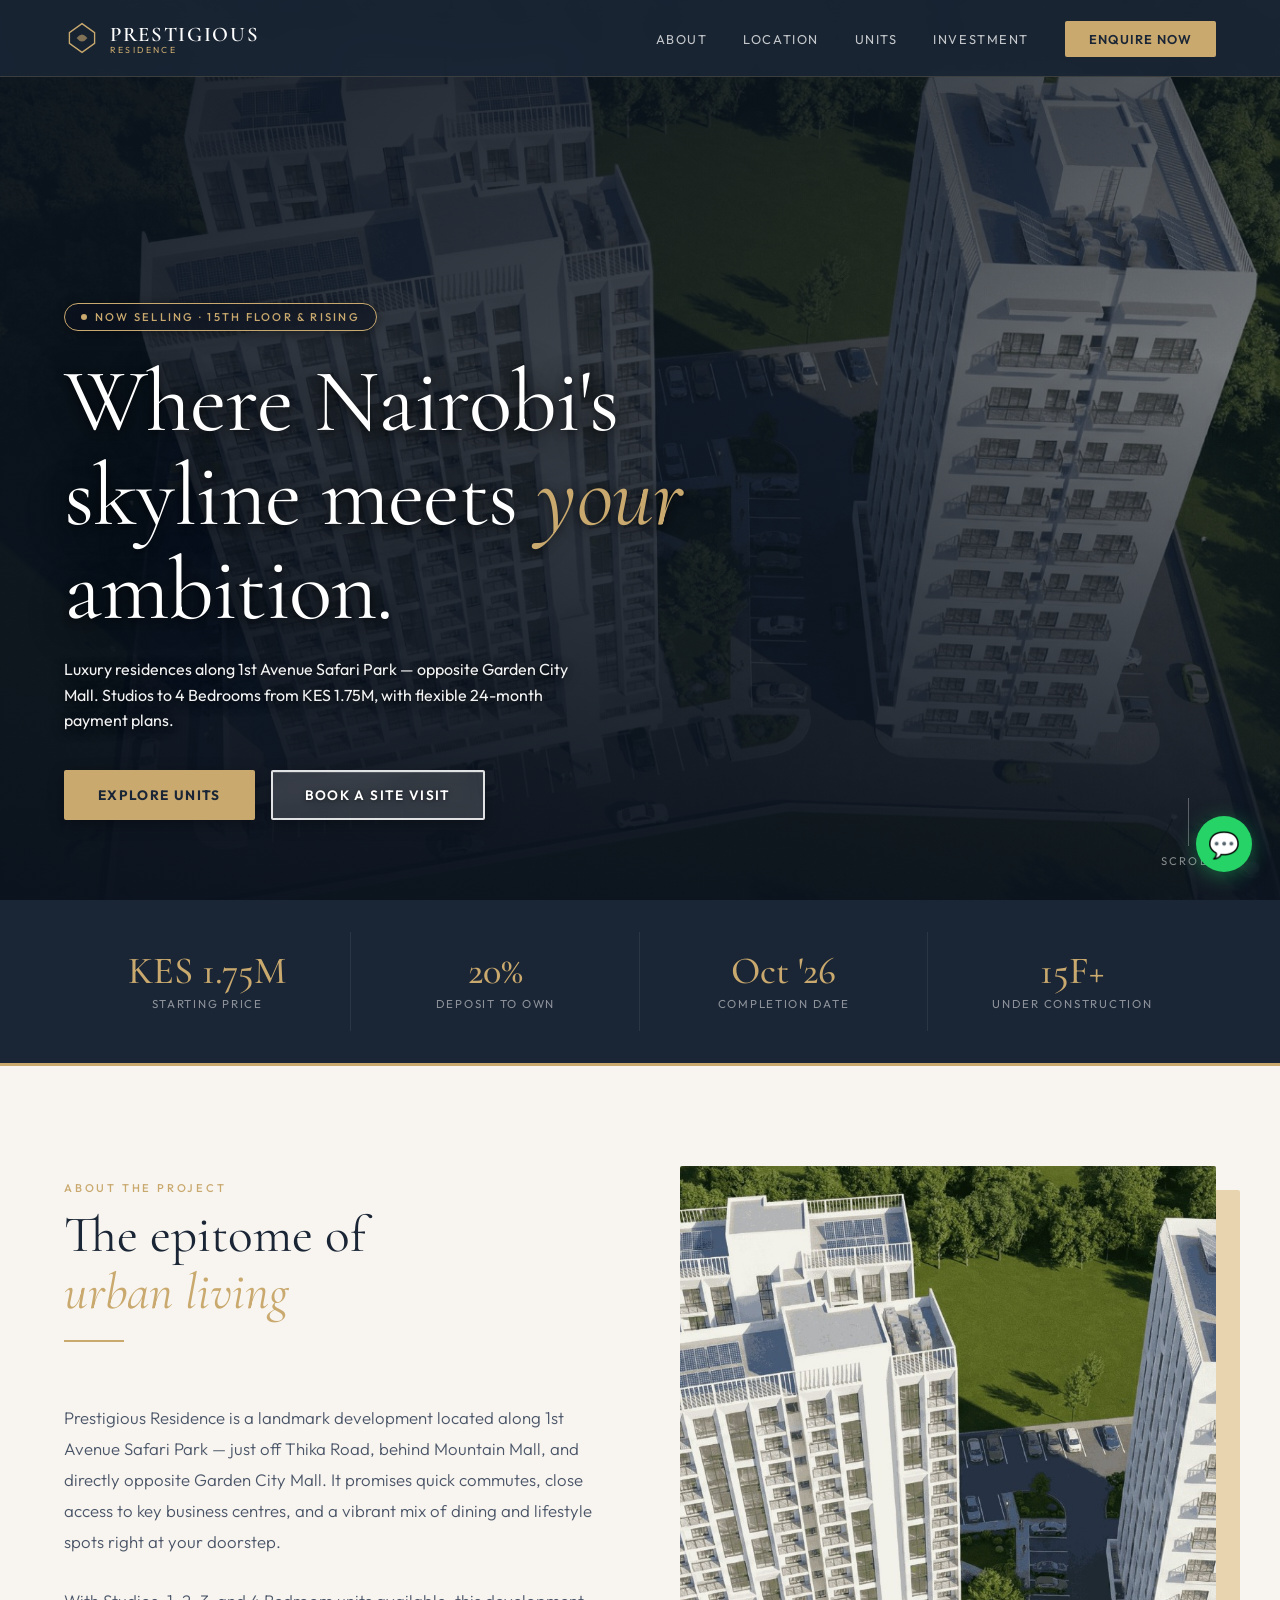
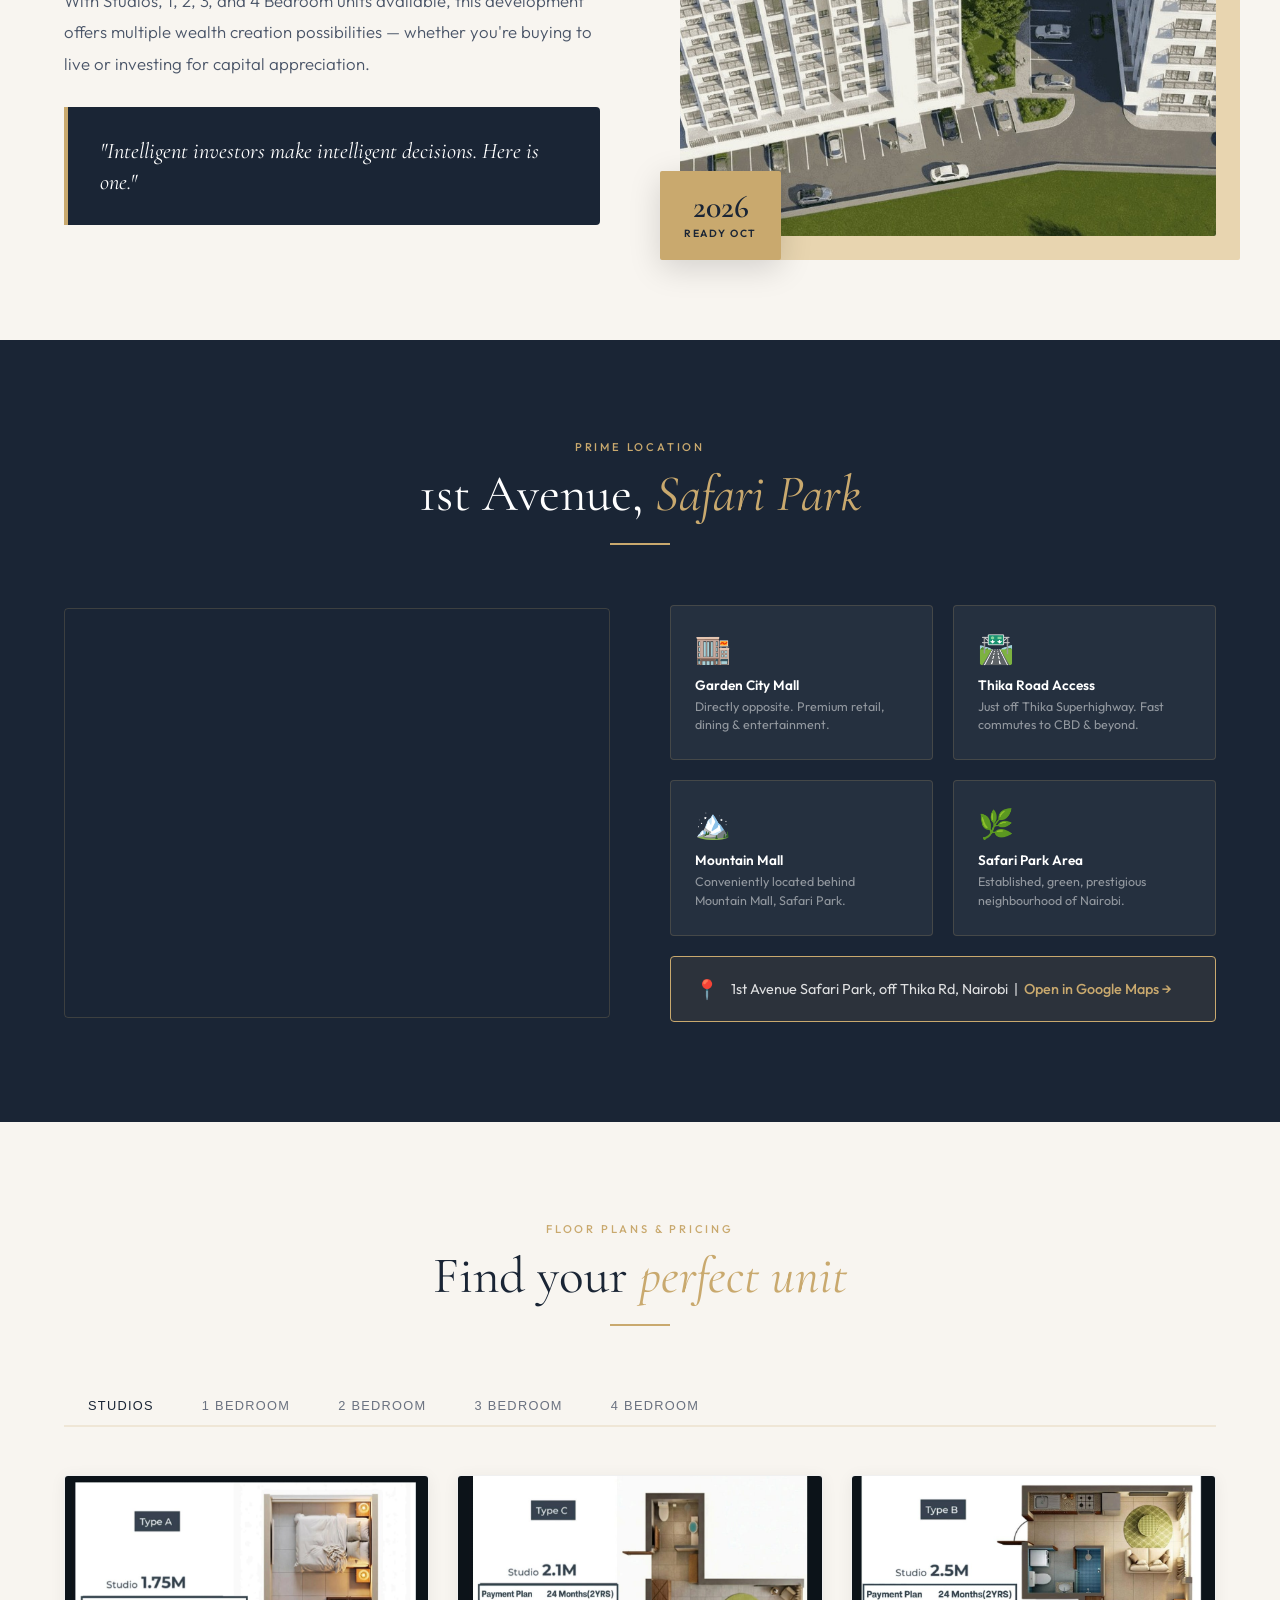
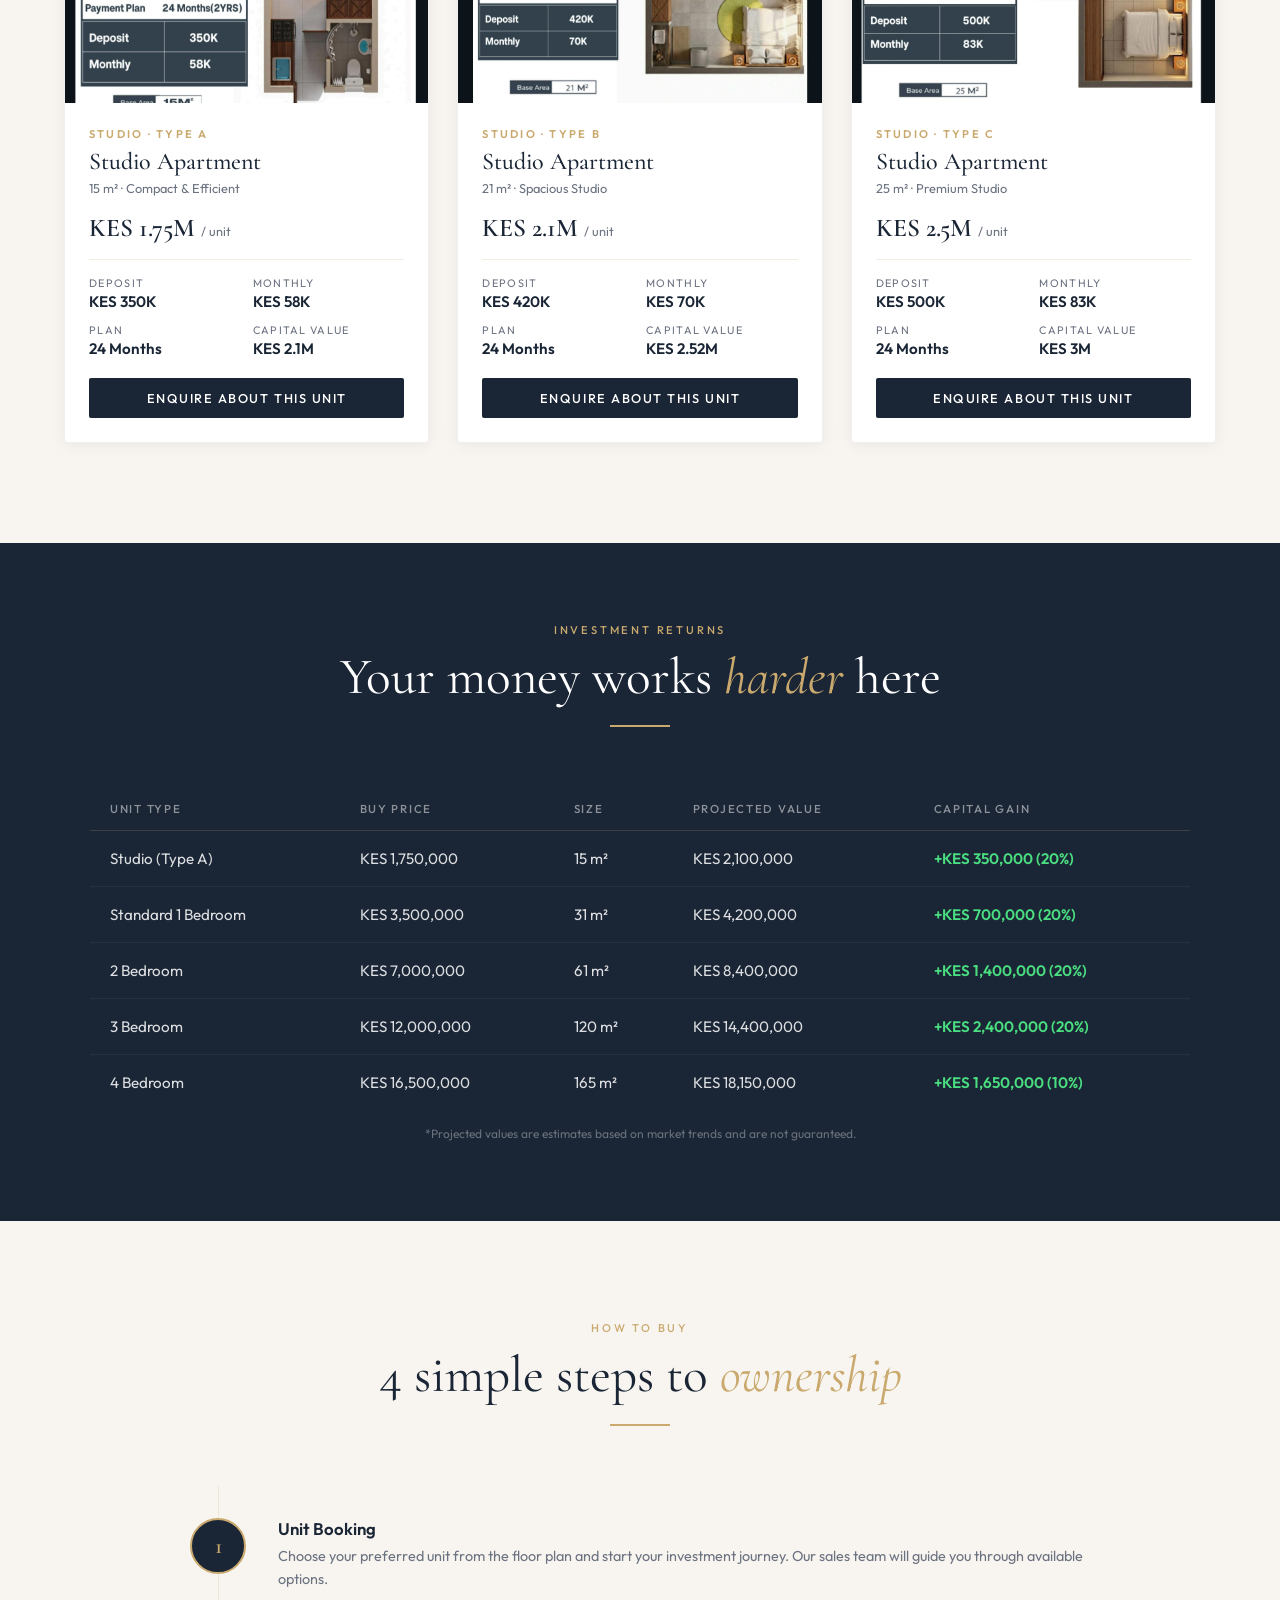
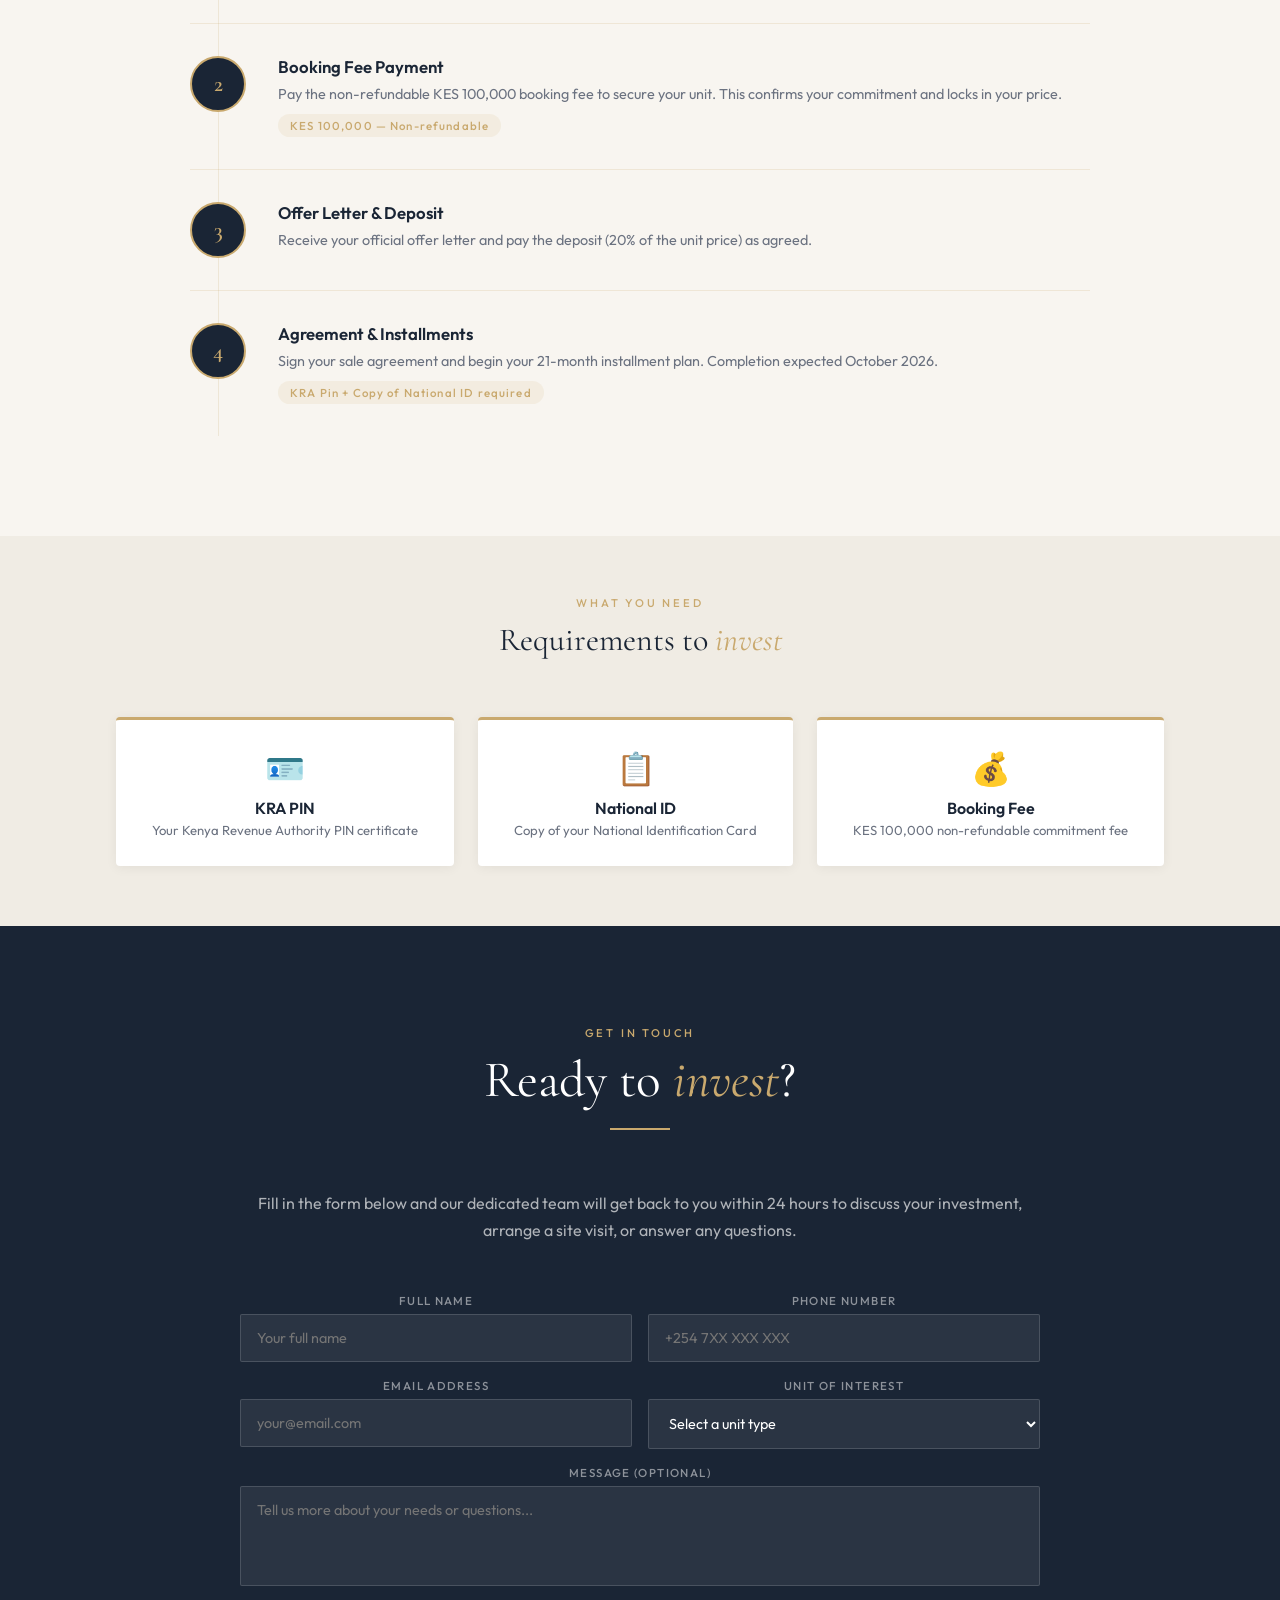
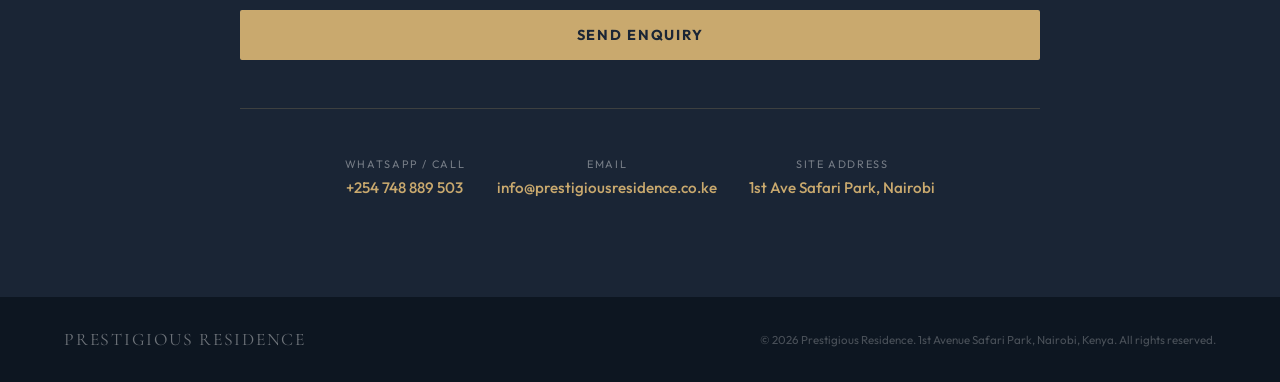
==== commit 2fbfb194: "Changed to correct Number" ====
--- a/index.html
+++ b/index.html
@@ -1300,7 +1300,7 @@
     <div class="contact-alt fade-up">
       <div class="contact-method">
         <div class="contact-method-label">WhatsApp / Call</div>
-        <a class="contact-method-value" href="https://wa.me/254700000000">+254 700 000 000</a>
+        <a class="contact-method-value" href="https://wa.me/254748889503">+254 748 889 503</a>
       </div>
       <div class="contact-method">
         <div class="contact-method-label">Email</div>
@@ -1317,11 +1317,11 @@
 <!-- FOOTER -->
 <footer>
   <div class="footer-brand">PRESTIGIOUS RESIDENCE</div>
-  <div class="footer-note">© 2025 Prestigious Residence. 1st Avenue Safari Park, Nairobi, Kenya. All rights reserved.</div>
+  <div class="footer-note">© 2026 Prestigious Residence. 1st Avenue Safari Park, Nairobi, Kenya. All rights reserved.</div>
 </footer>
 
 <!-- FLOATING WHATSAPP -->
-<a href="https://wa.me/254700000000?text=Hi!%20I'm%20interested%20in%20Prestigious%20Residence%20apartments." 
+<a href="https://wa.me/254748889503?text=Hi!%20I'm%20interested%20in%20Prestigious%20Residence%20apartments." 
    class="whatsapp-float" target="_blank" title="Chat on WhatsApp">
   💬
 </a>
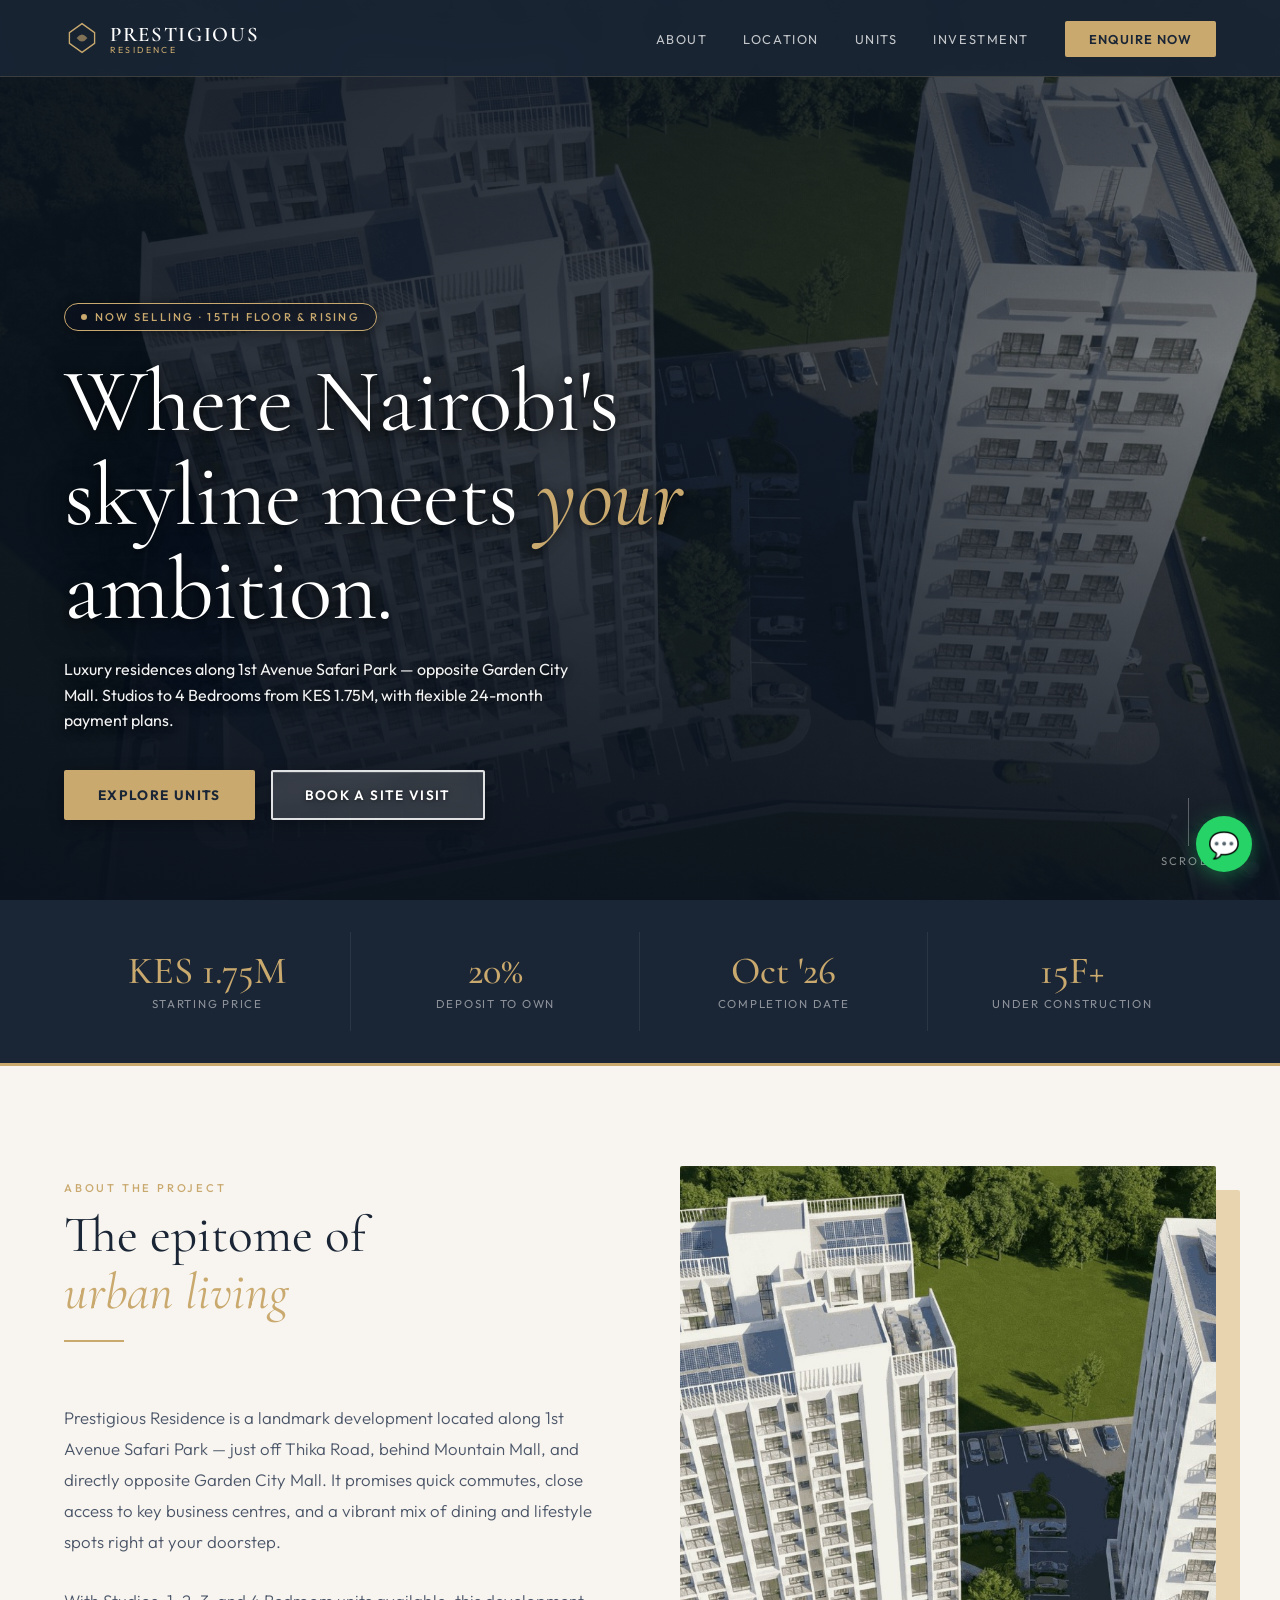
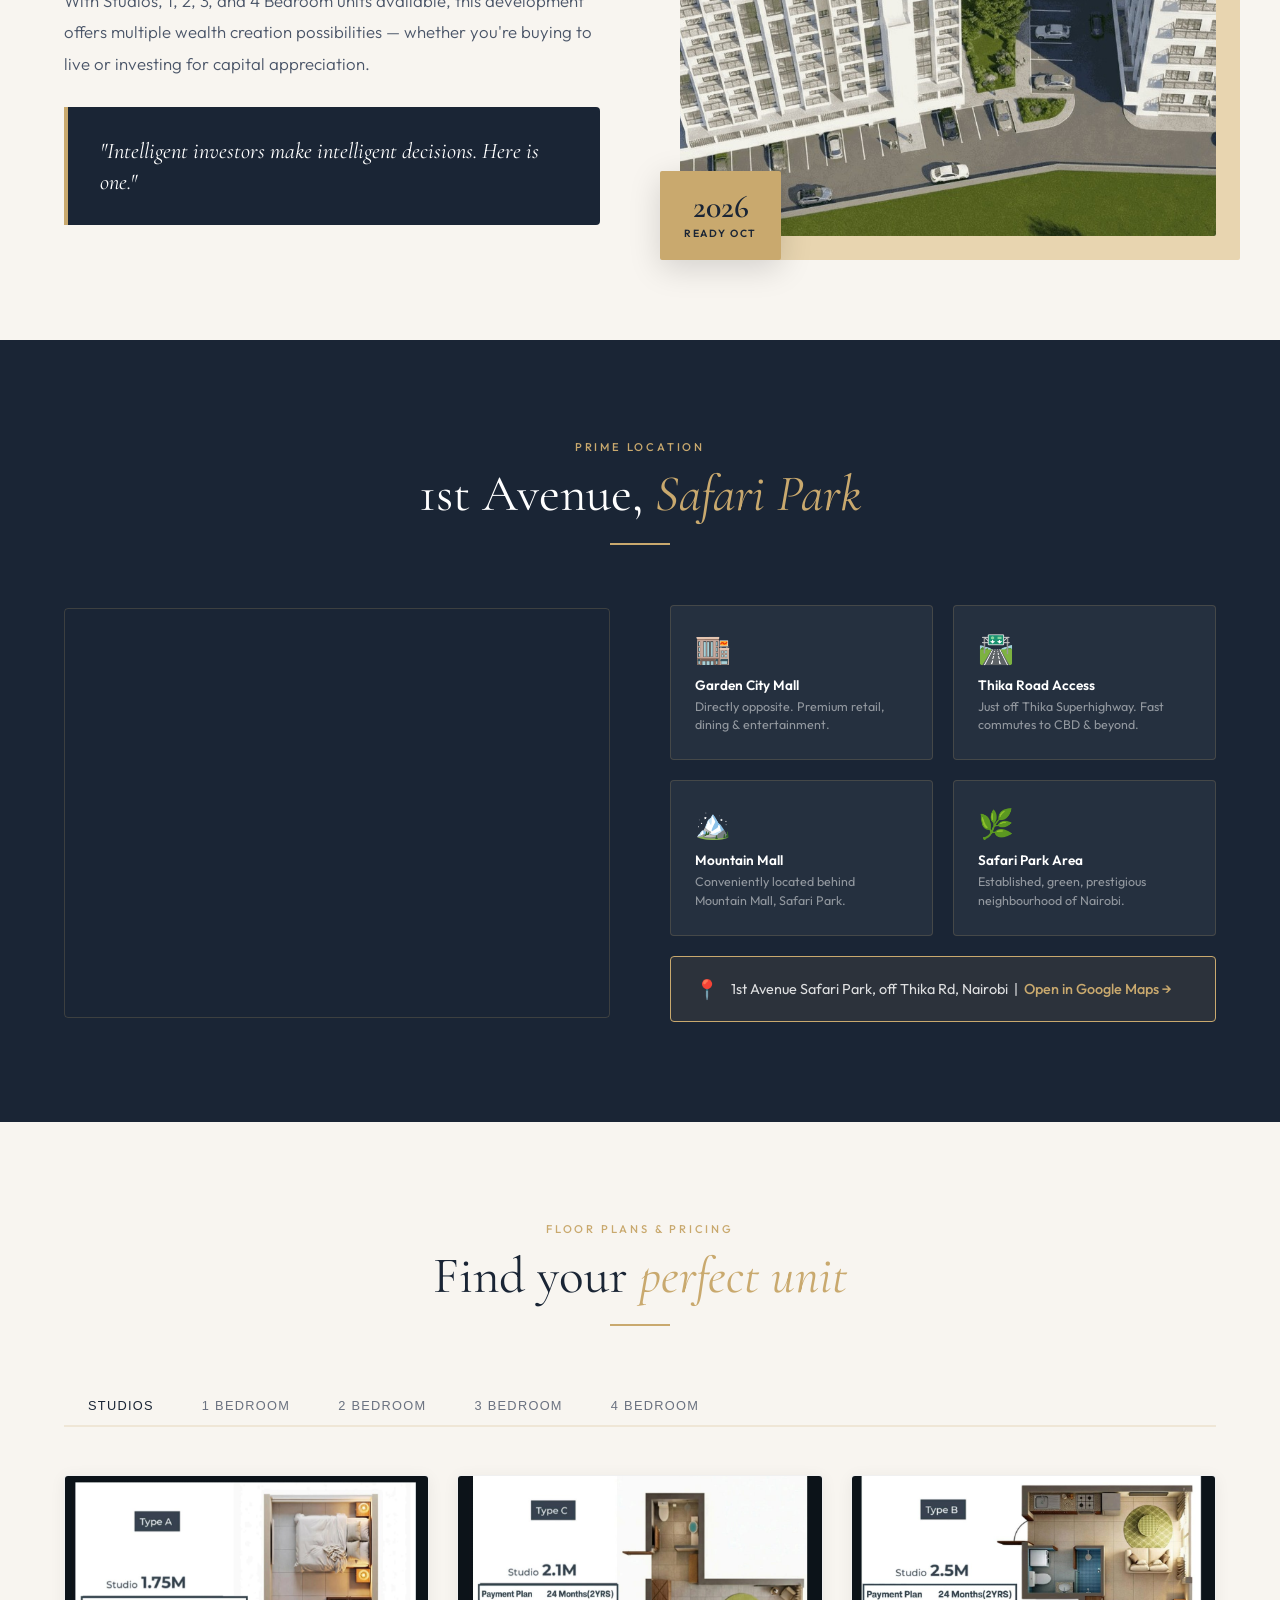
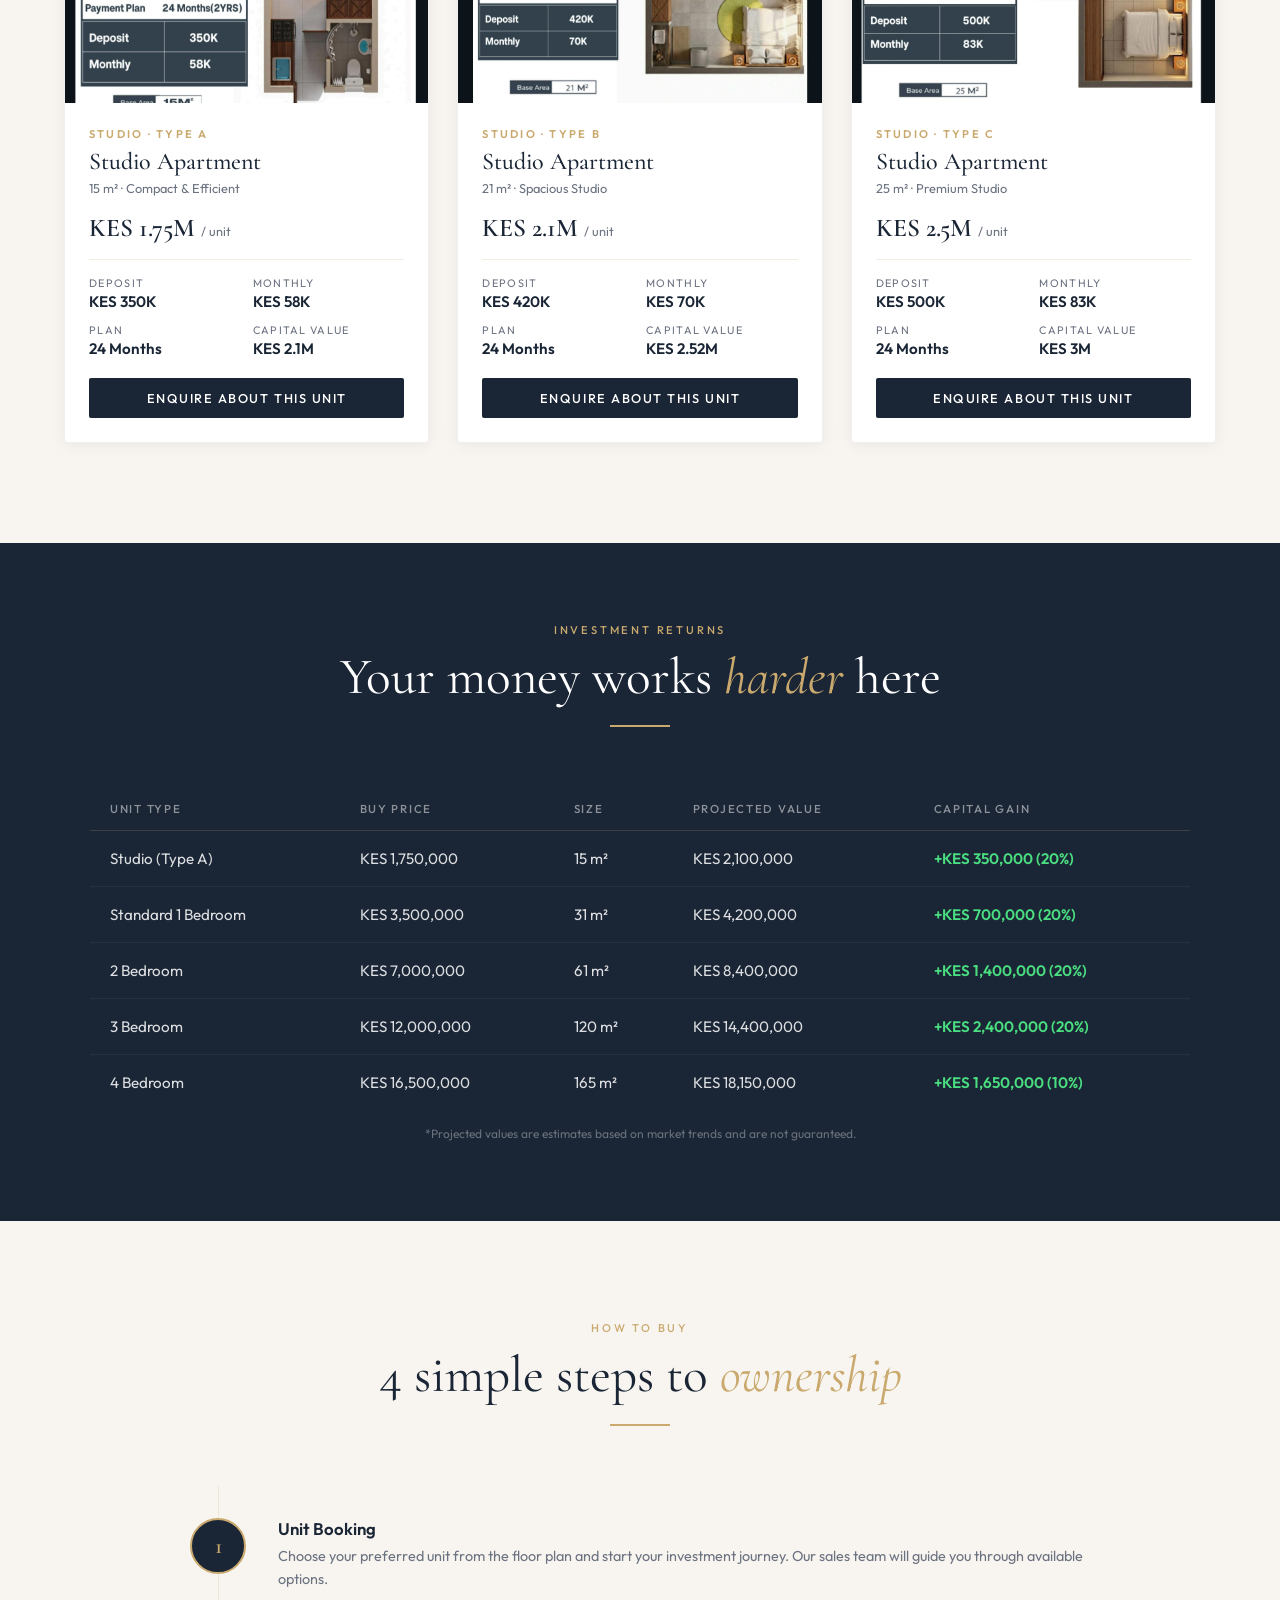
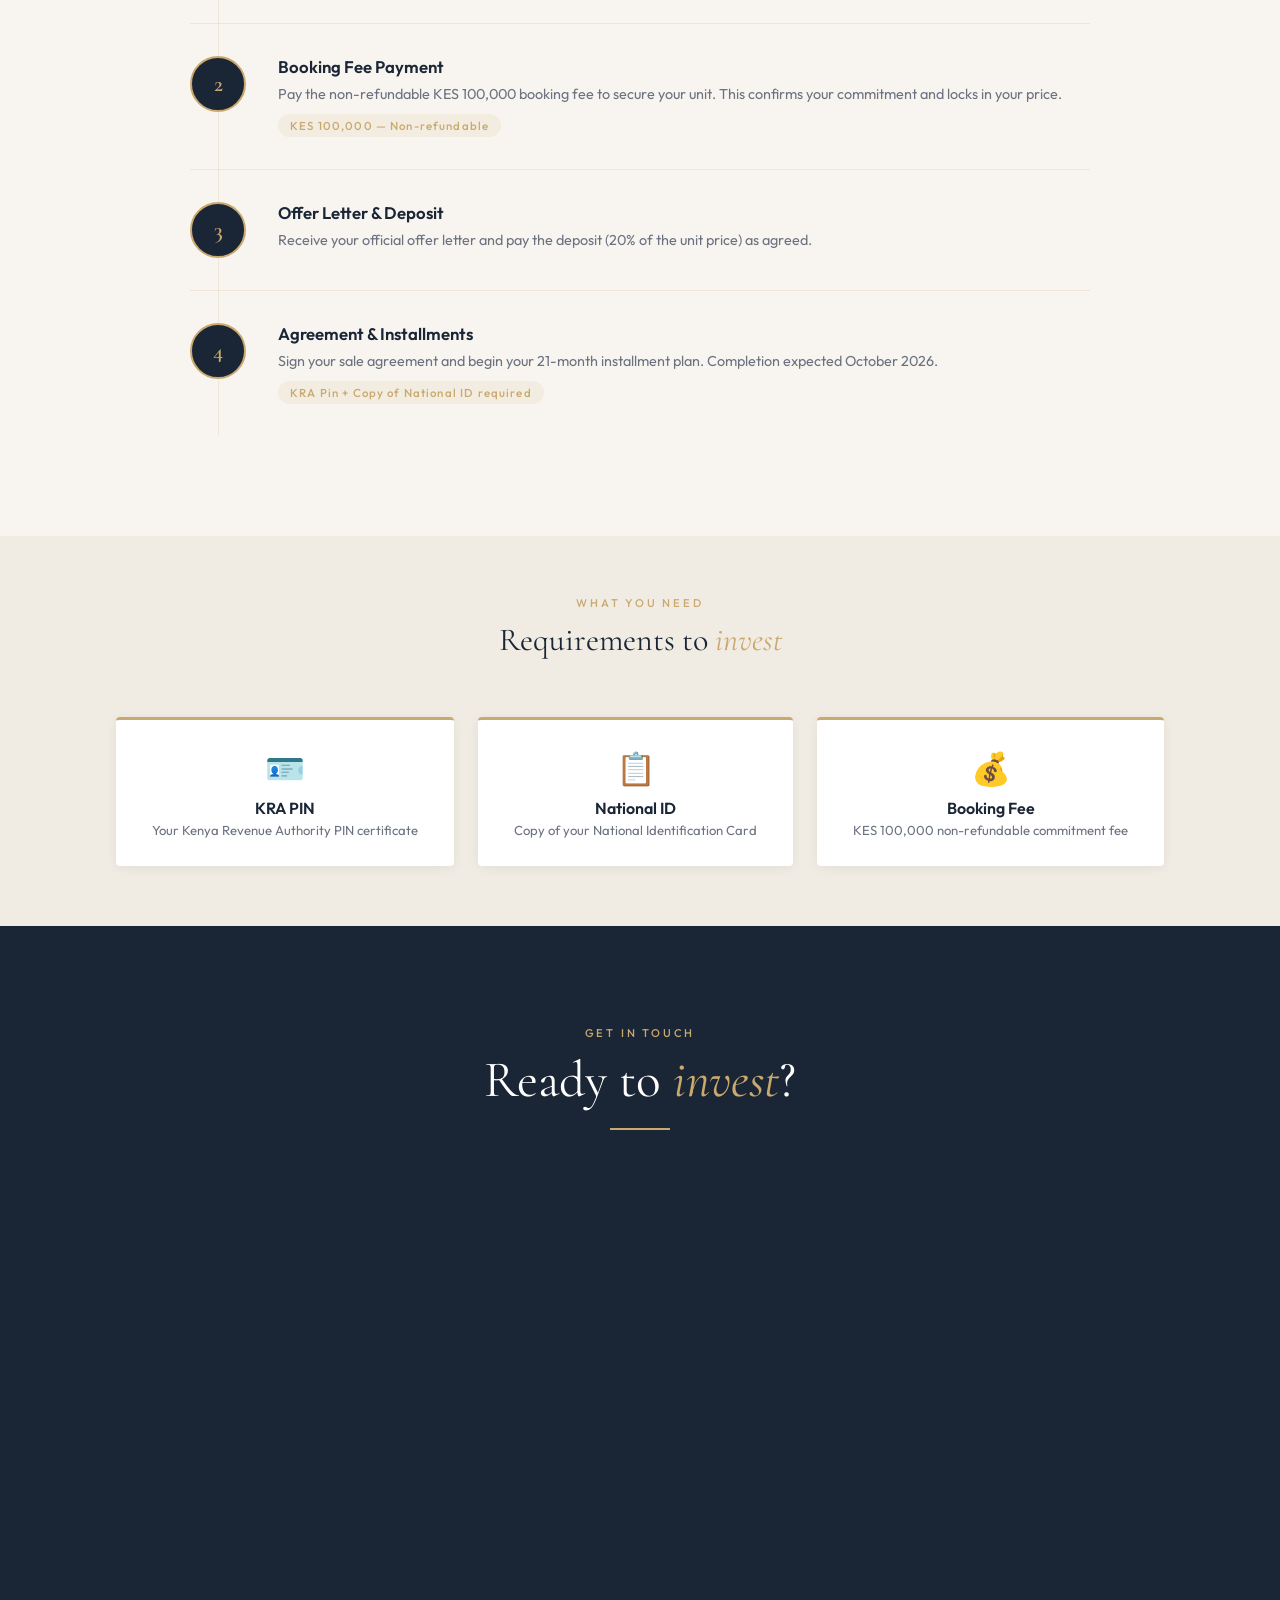
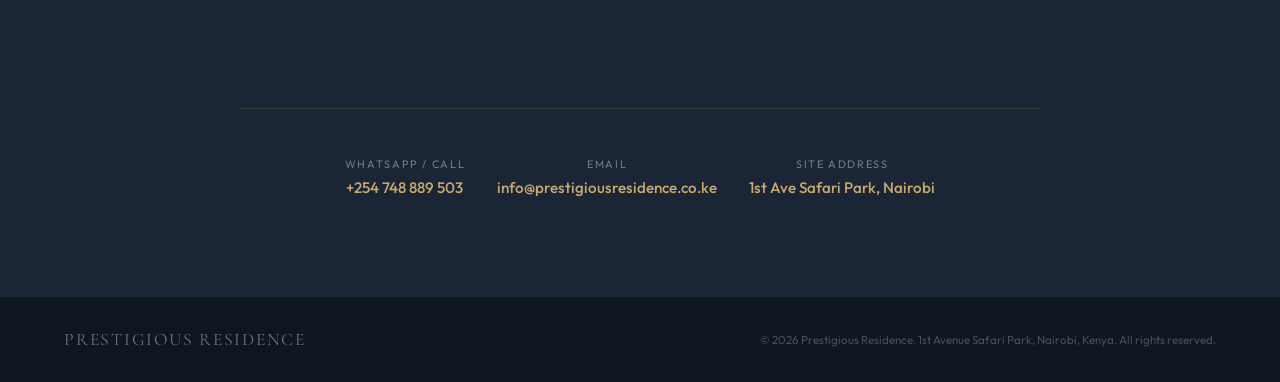
==== commit bc1b64b2: "Added Formspree Key" ====
--- a/index.html
+++ b/index.html
@@ -1261,7 +1261,7 @@
       Fill in the form below and our dedicated team will get back to you within 24 hours 
       to discuss your investment, arrange a site visit, or answer any questions.
     </p>
-    <form class="contact-form fade-up" action="https://formspree.io/f/REPLACE_WITH_YOUR_ID" method="POST" id="contactForm">
+    <form class="contact-form fade-up" action="https://formspree.io/f/xyknjkbk" method="POST" id="contactForm">
       <input type="hidden" name="_subject" value="New Enquiry — Prestigious Residence" />
       <div class="form-group">
         <label>Full Name</label>
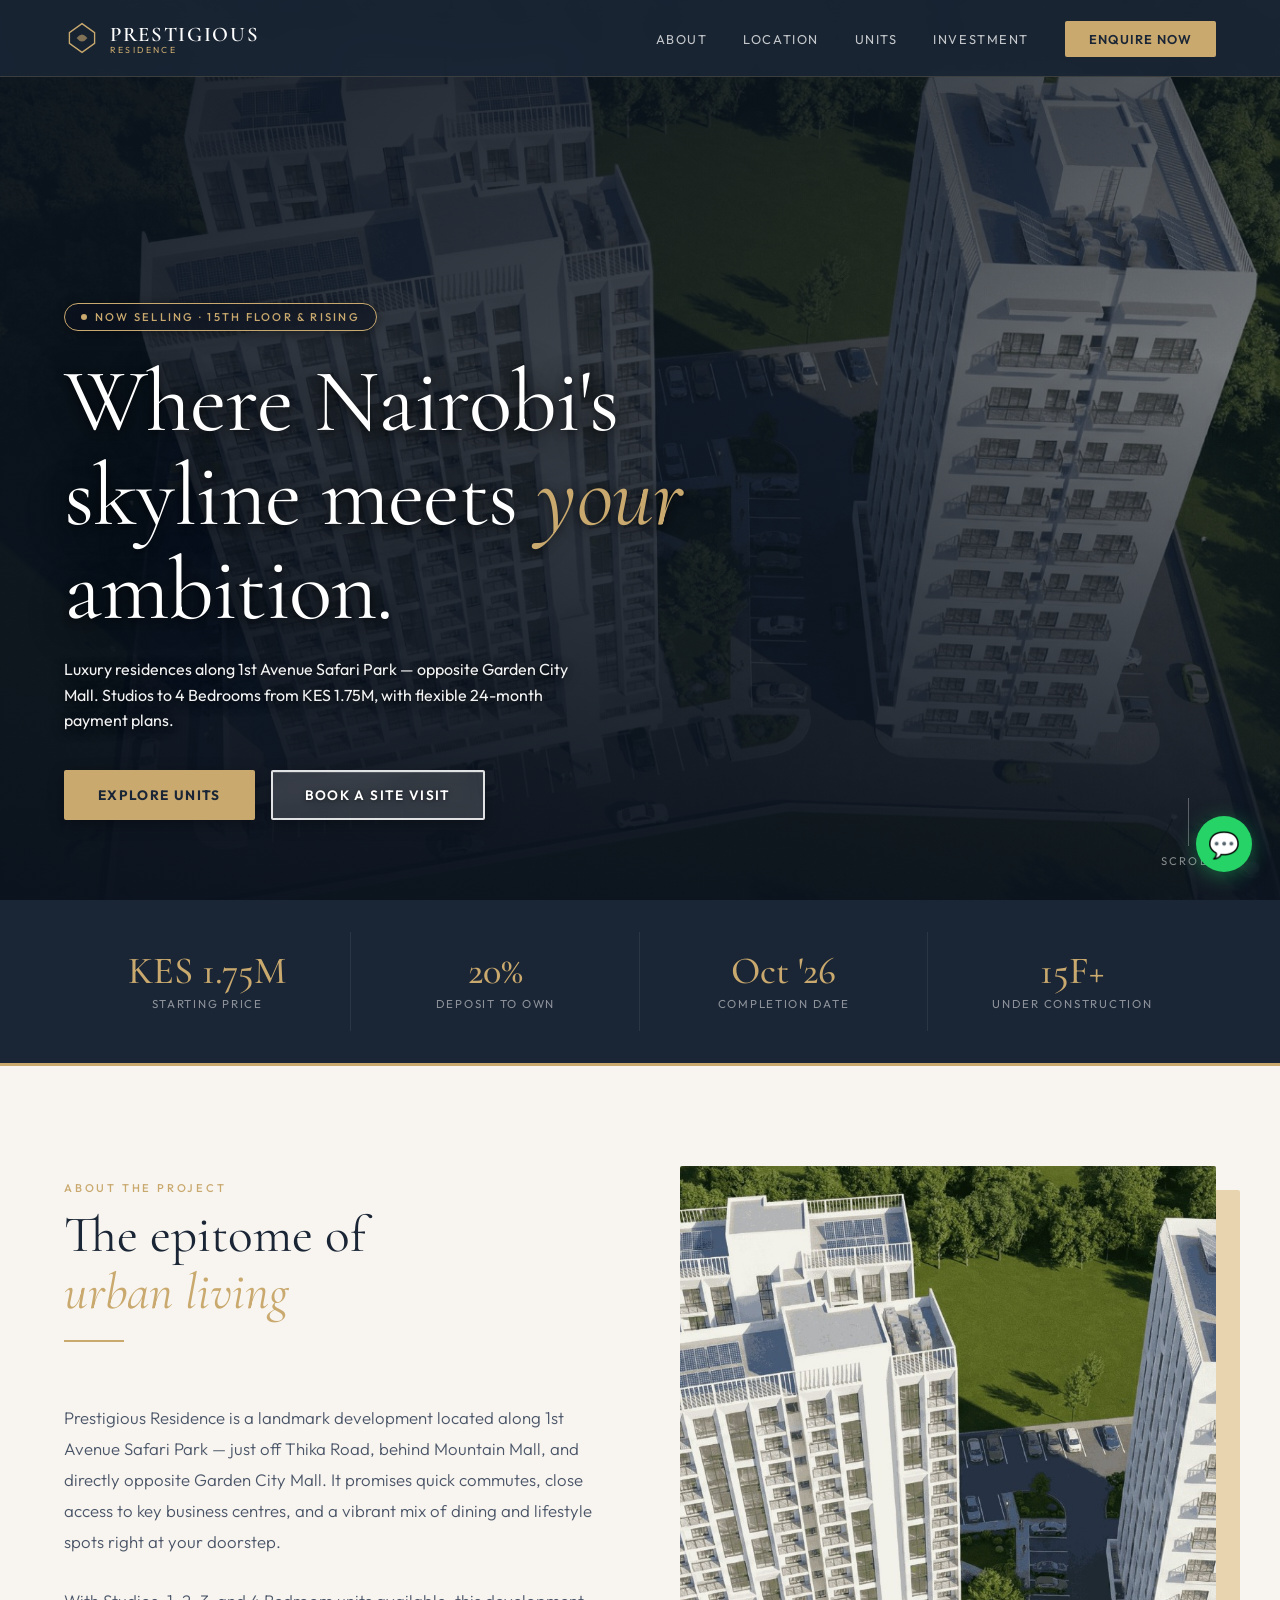
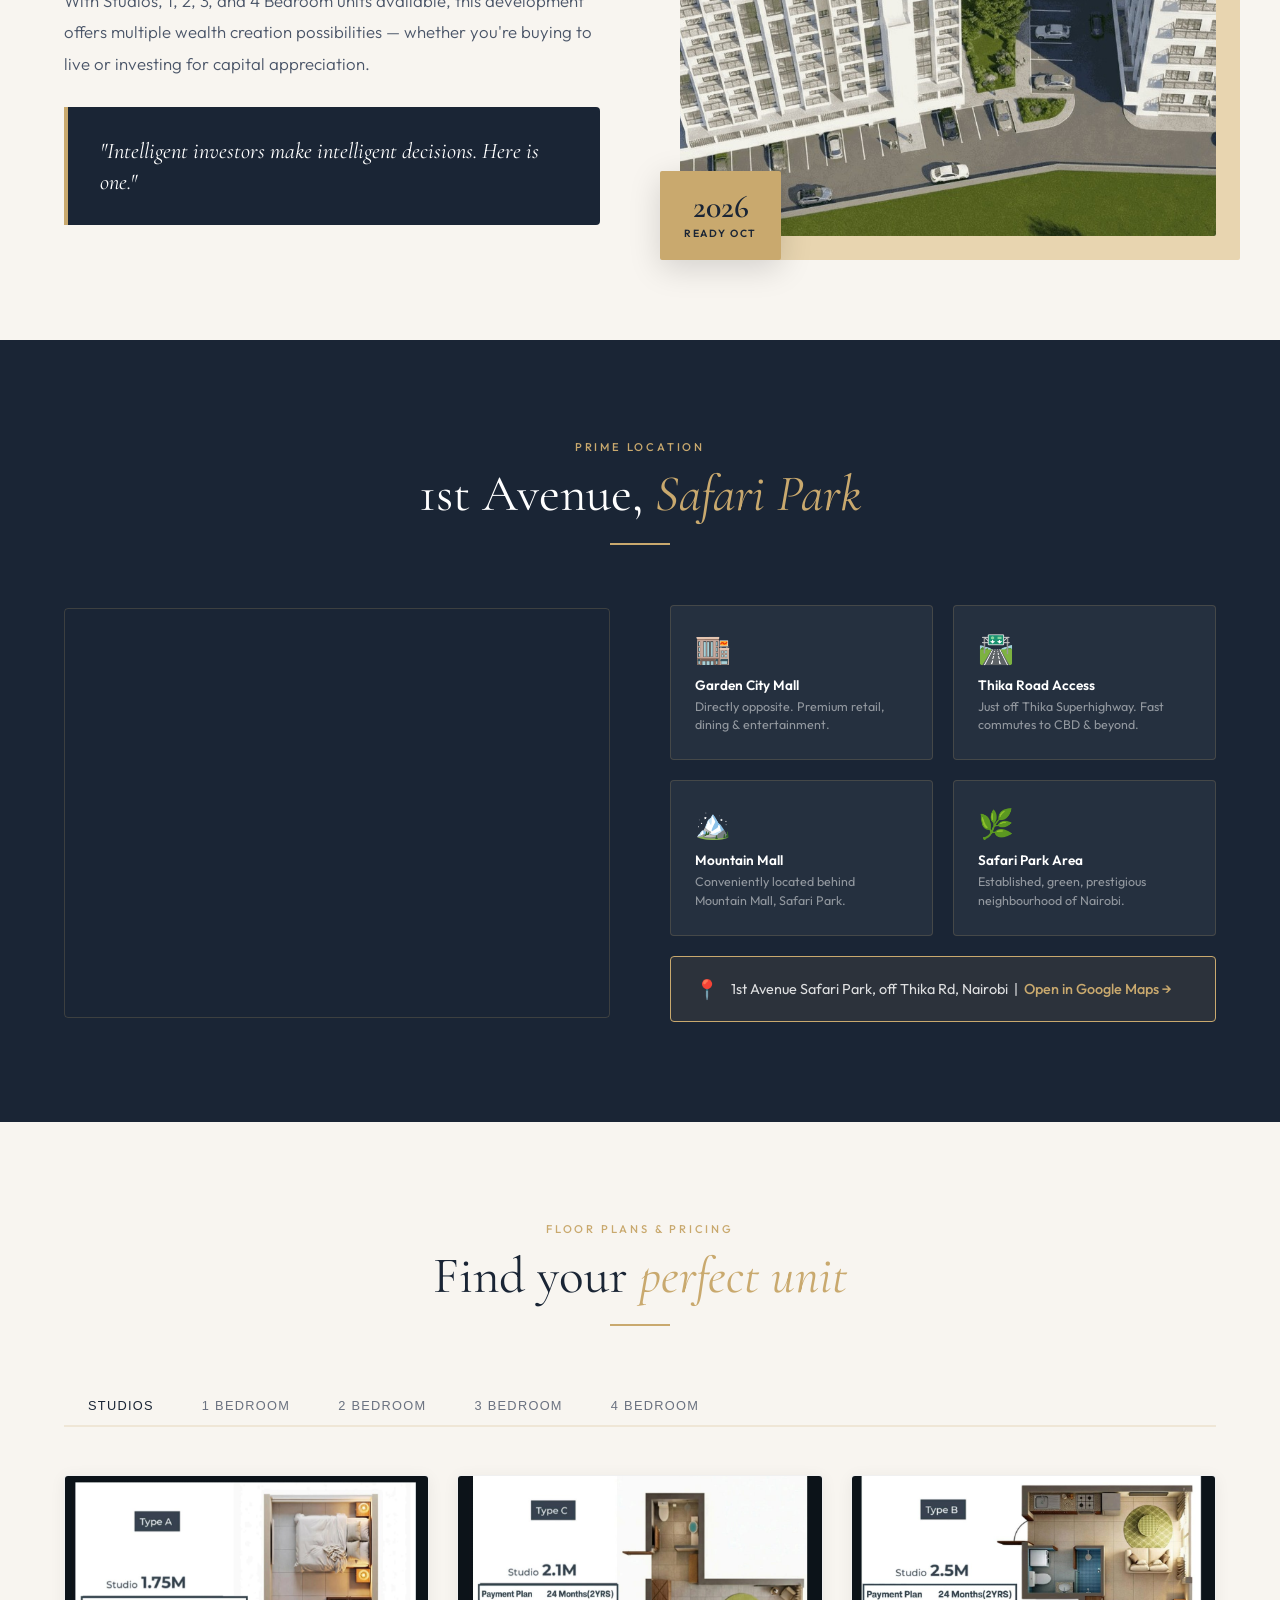
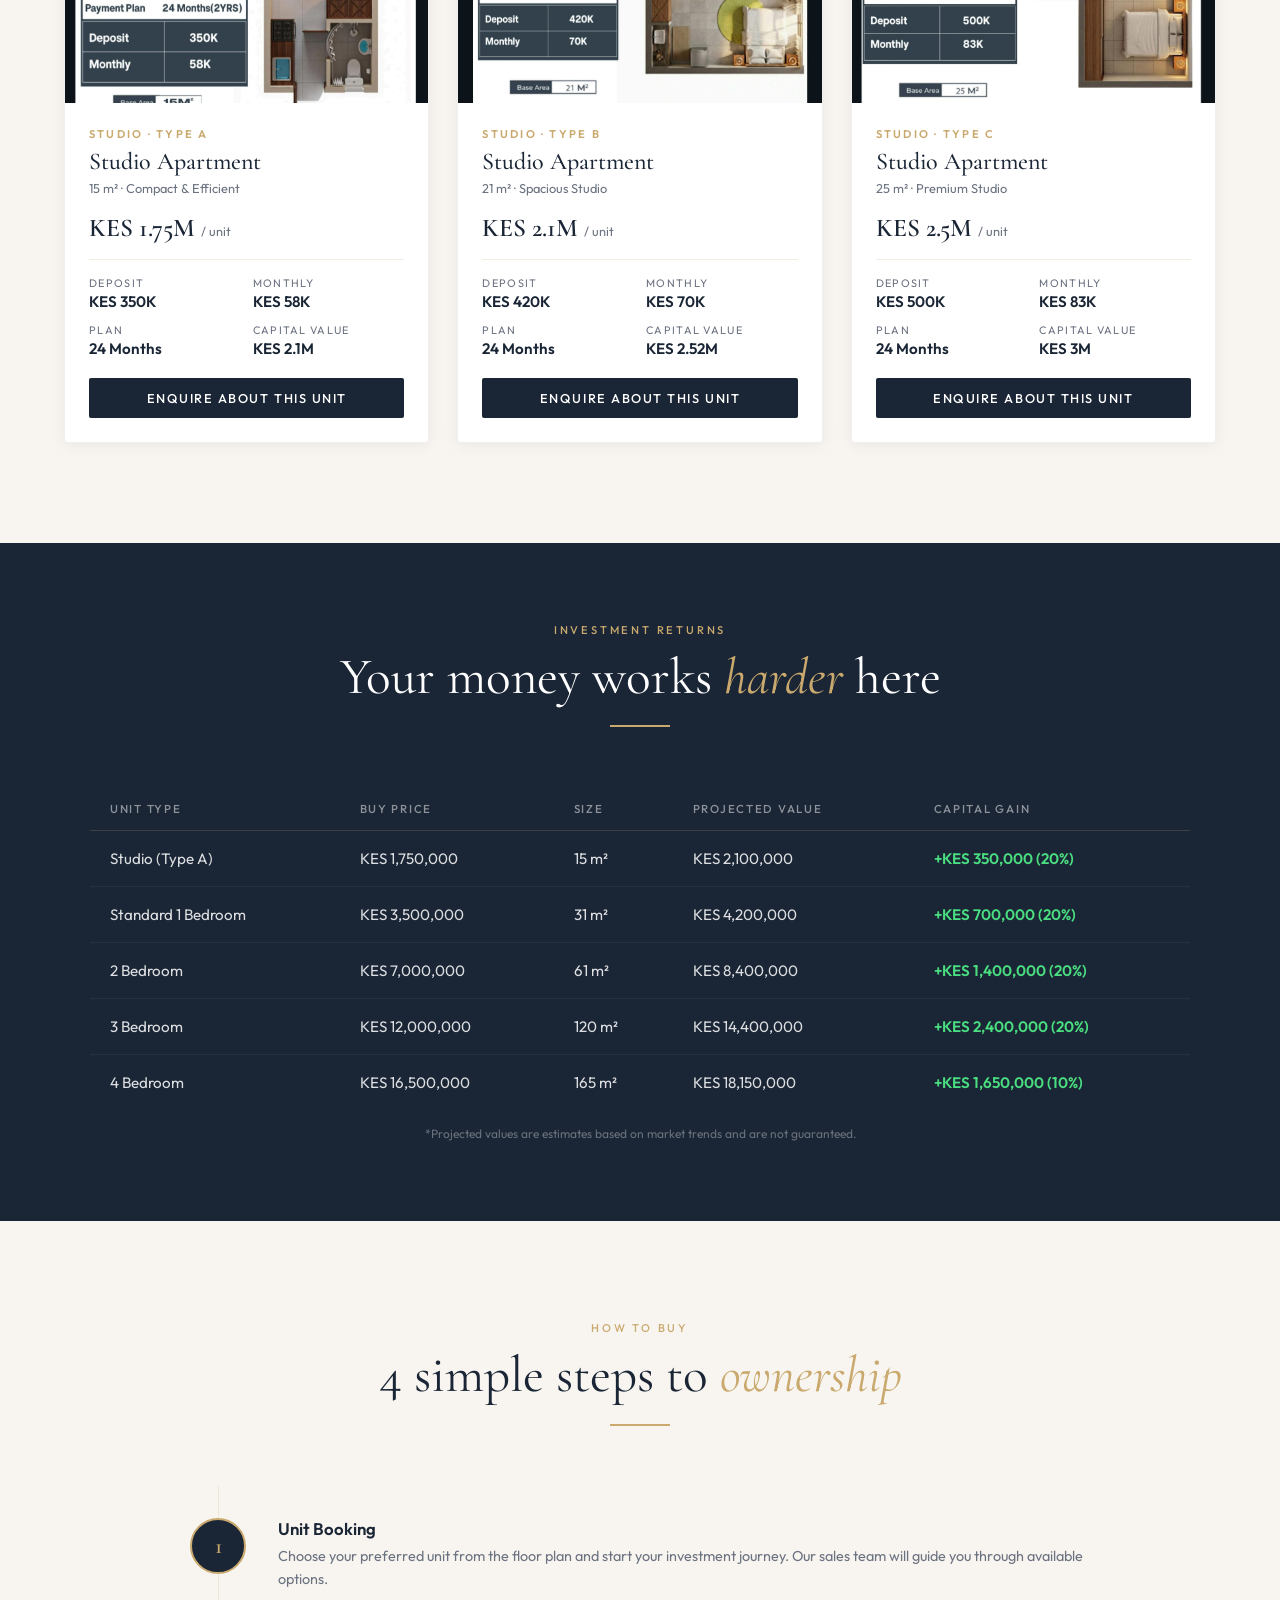
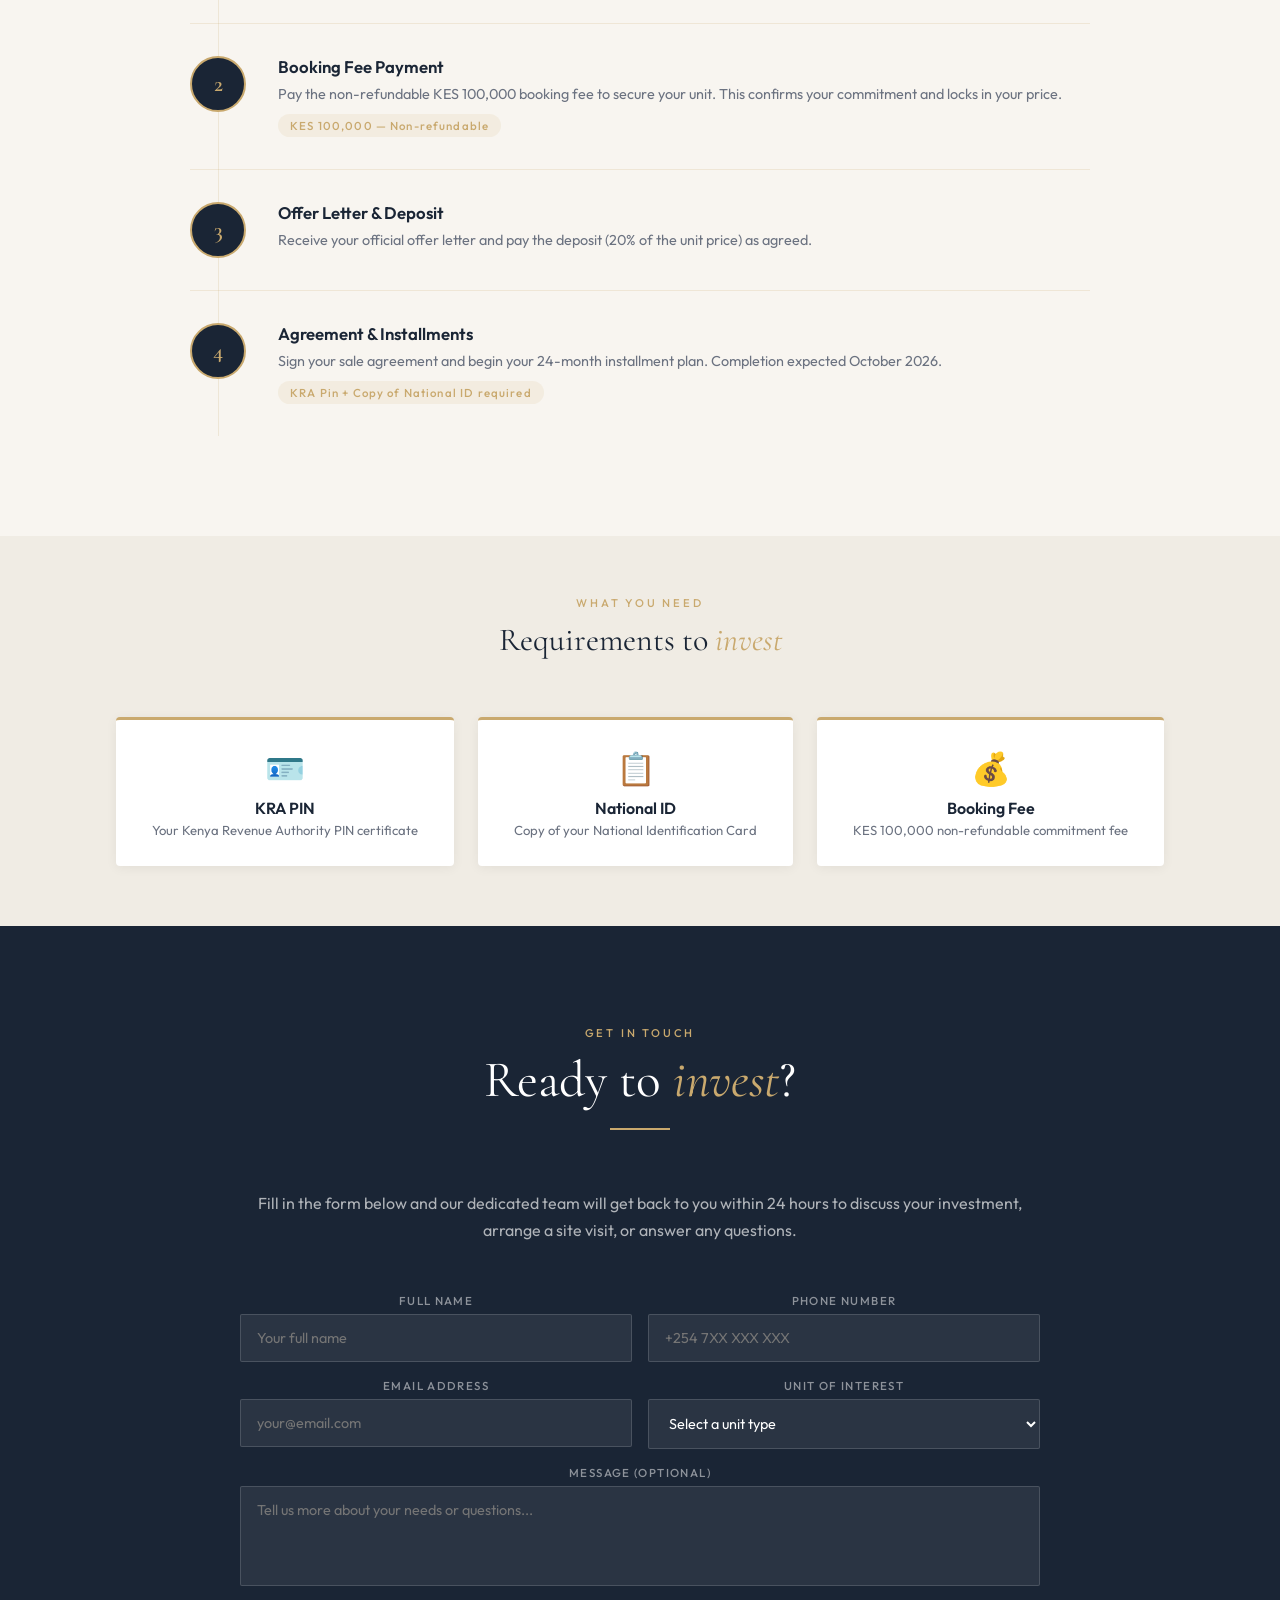
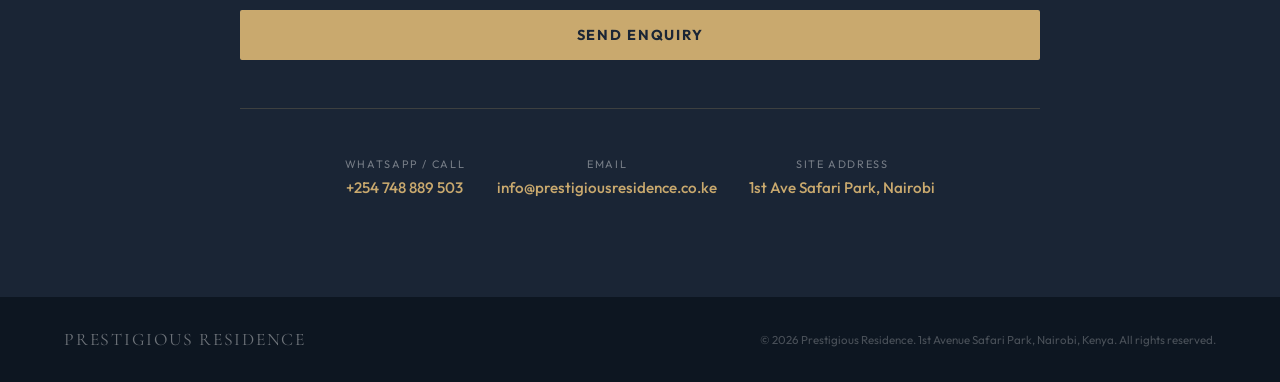
==== commit a3c837aa: "Fix payment plan duration to 24 months" ====
--- a/index.html
+++ b/index.html
@@ -6,7 +6,7 @@
   <title>Prestigious Residence | Safari Park, Nairobi</title>
   <meta name="description" content="Luxury apartments along 1st Avenue Safari Park, Nairobi. Studios to 4 Bedrooms from KES 1.75M. Flexible 24-month payment plans. Own your piece of Nairobi's skyline." />
   <meta property="og:title" content="Prestigious Residence | Safari Park, Nairobi" />
-  <meta property="og:description" content="Modern luxury apartments from KES 1.75M. Studios to 4BR. 20% deposit, 21-month flexible payment plan. Off Thika Road, opposite Garden City Mall." />
+  <meta property="og:description" content="Modern luxury apartments from KES 1.75M. Studios to 4BR. 20% deposit, 24-month flexible payment plan. Off Thika Road, opposite Garden City Mall." />
   <meta property="og:image" content="./assets/hero.jpeg" />
 
   <link rel="preconnect" href="https://fonts.googleapis.com">
@@ -1216,7 +1216,7 @@
         <div class="step-num">4</div>
         <div class="step-content">
           <div class="step-title">Agreement & Installments</div>
-          <div class="step-desc">Sign your sale agreement and begin your 21-month installment plan. Completion expected October 2026.</div>
+          <div class="step-desc">Sign your sale agreement and begin your 24-month installment plan. Completion expected October 2026.</div>
           <span class="step-tag">KRA Pin + Copy of National ID required</span>
         </div>
       </div>
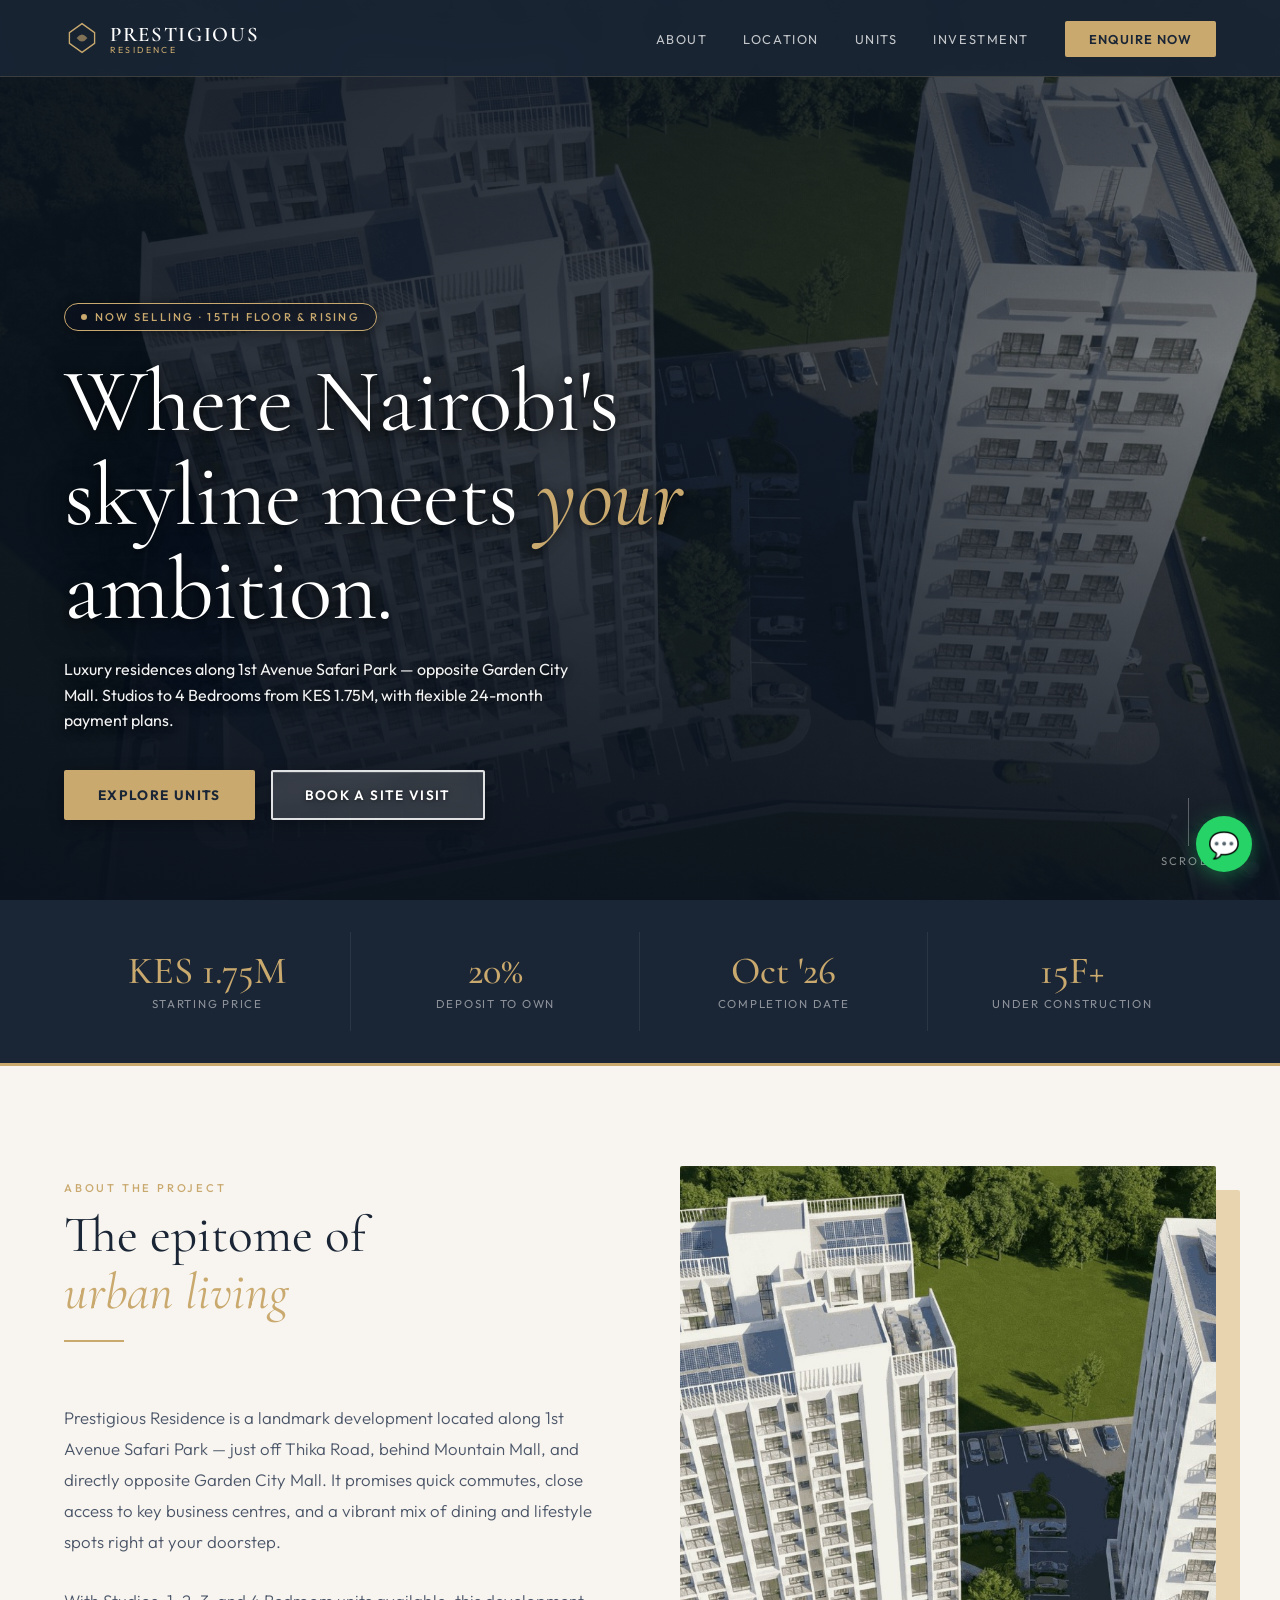
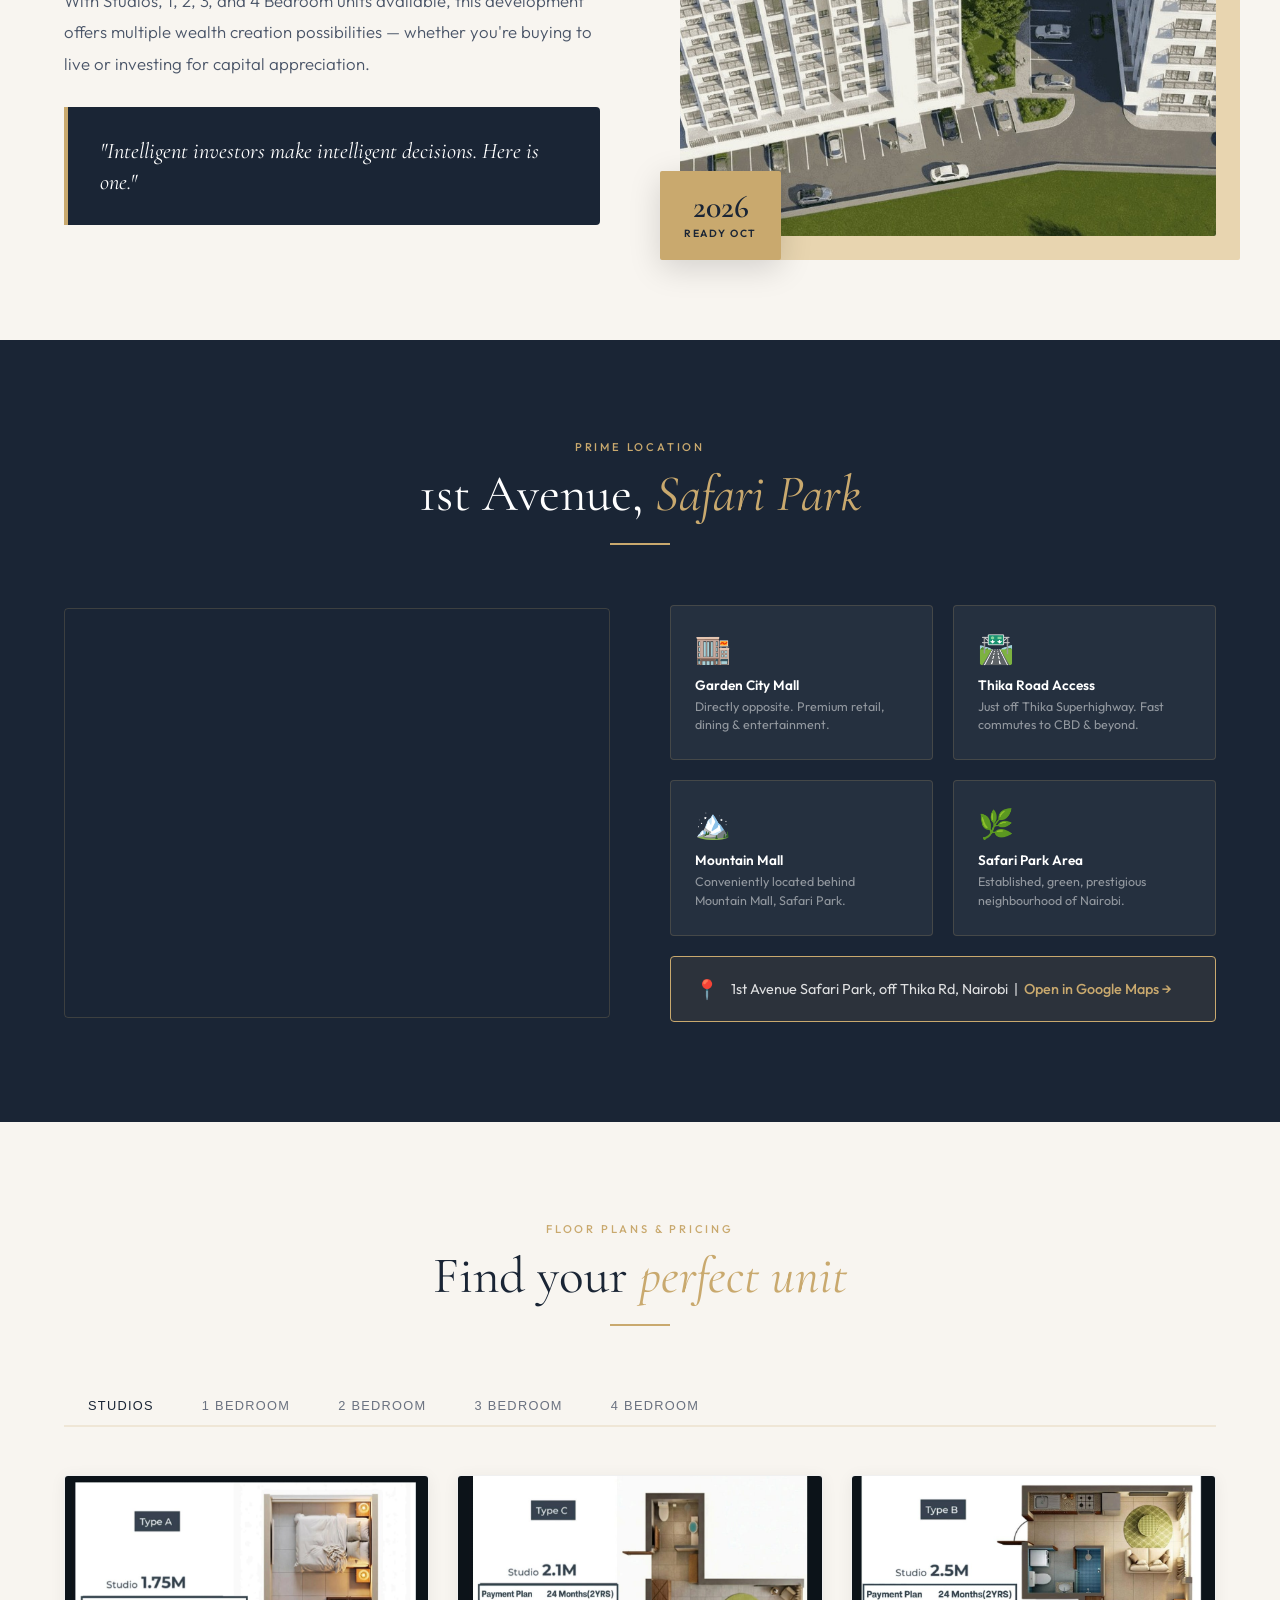
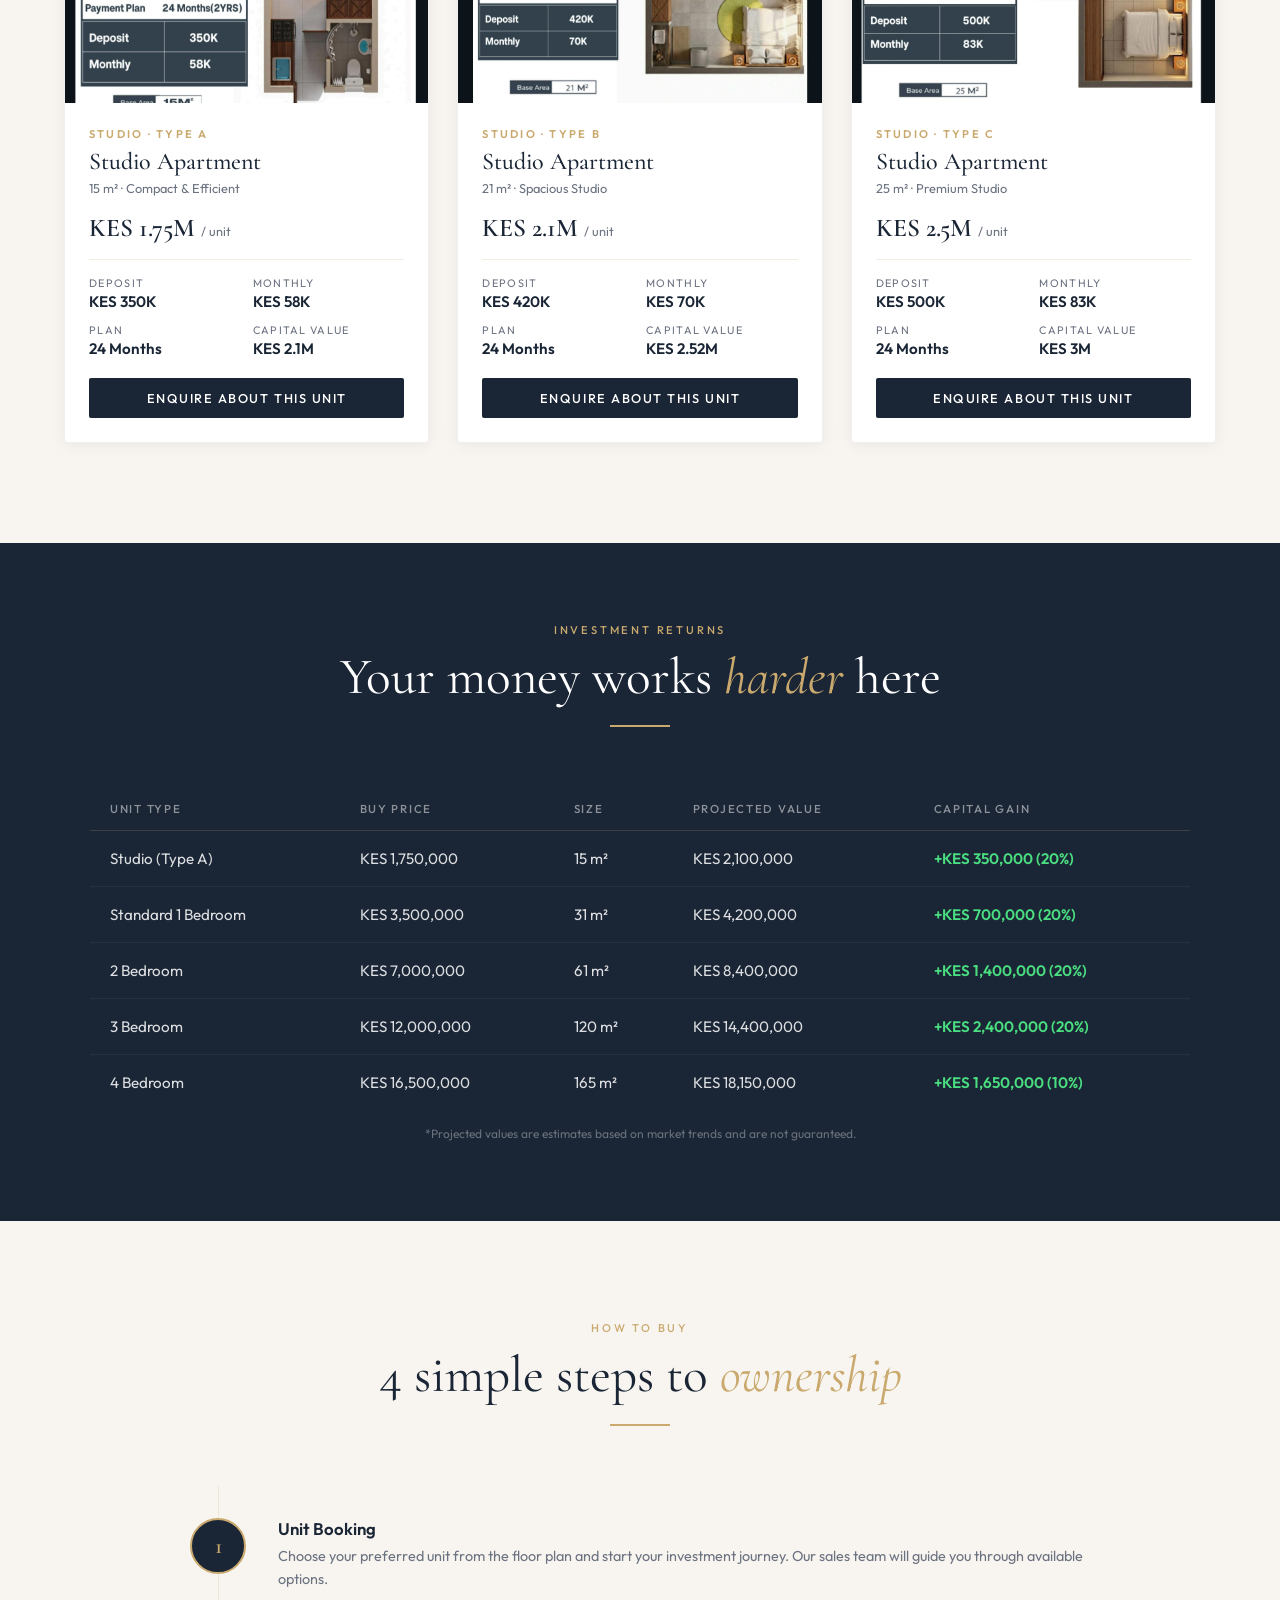
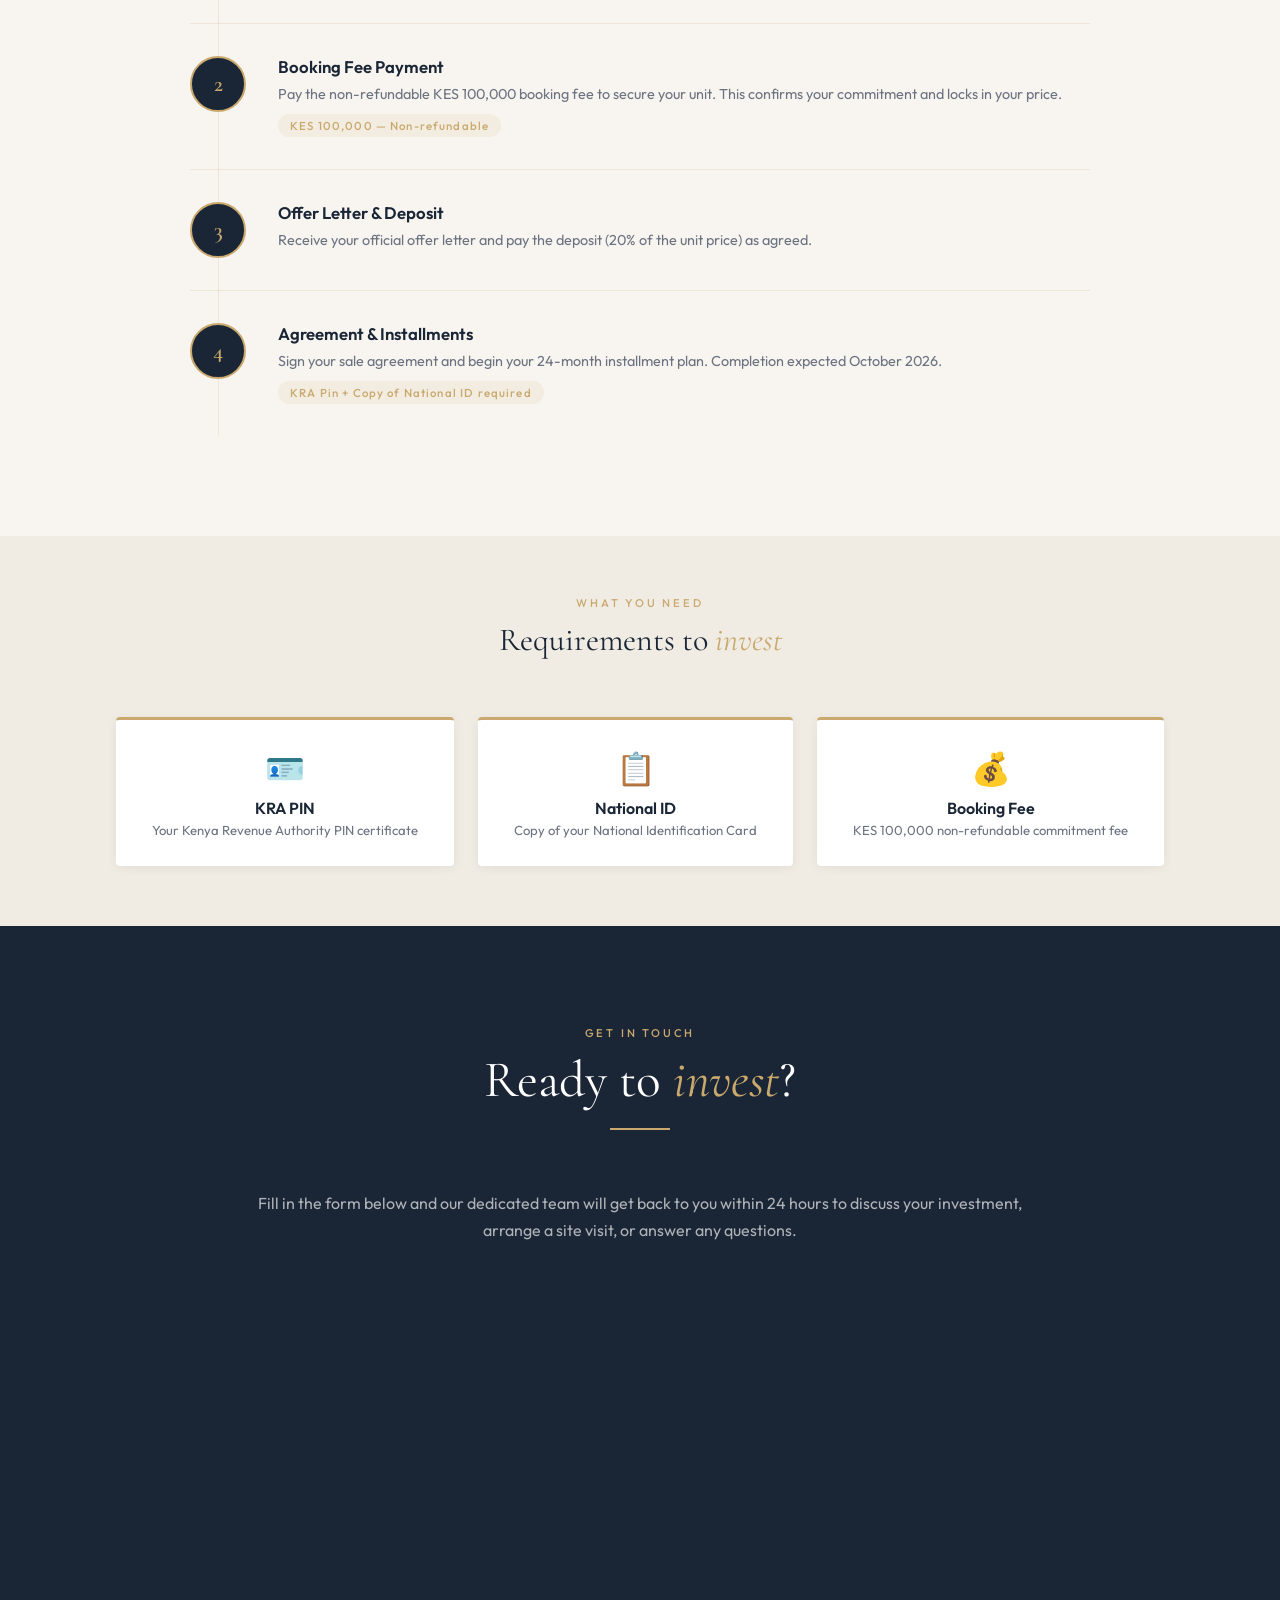
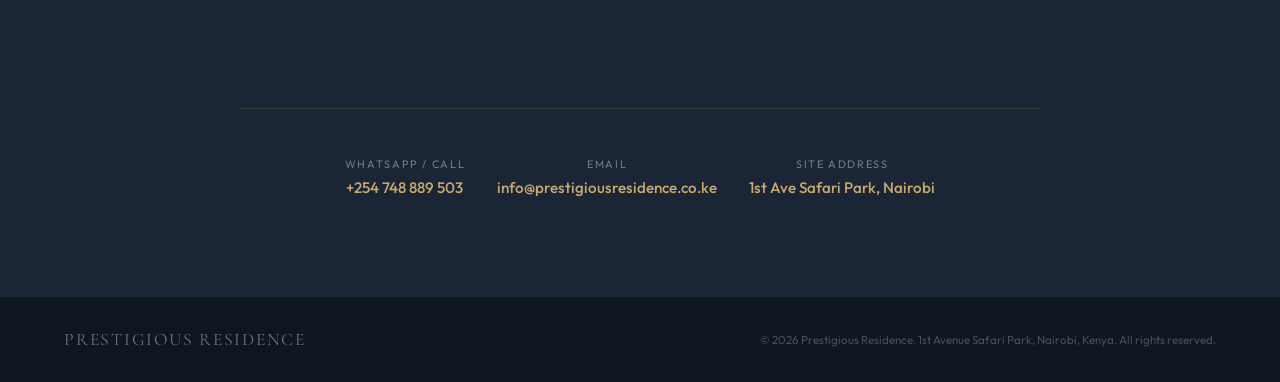
==== commit 4cd1bb0e: "Fix studio1.7M to studio1.75M" ====
--- a/index.html
+++ b/index.html
@@ -921,7 +921,7 @@
       <div id="tab-studios" class="units-grid active">
         <div class="unit-card">
           <div class="unit-card-img">
-            <img src="./assets/studio1_7M.jpeg" alt="Studio Type A" />
+            <img src="./assets/studio1_75M.jpeg" alt="Studio Type A" />
           </div>
           <div class="unit-card-body">
             <div class="unit-card-type">Studio · Type A</div>
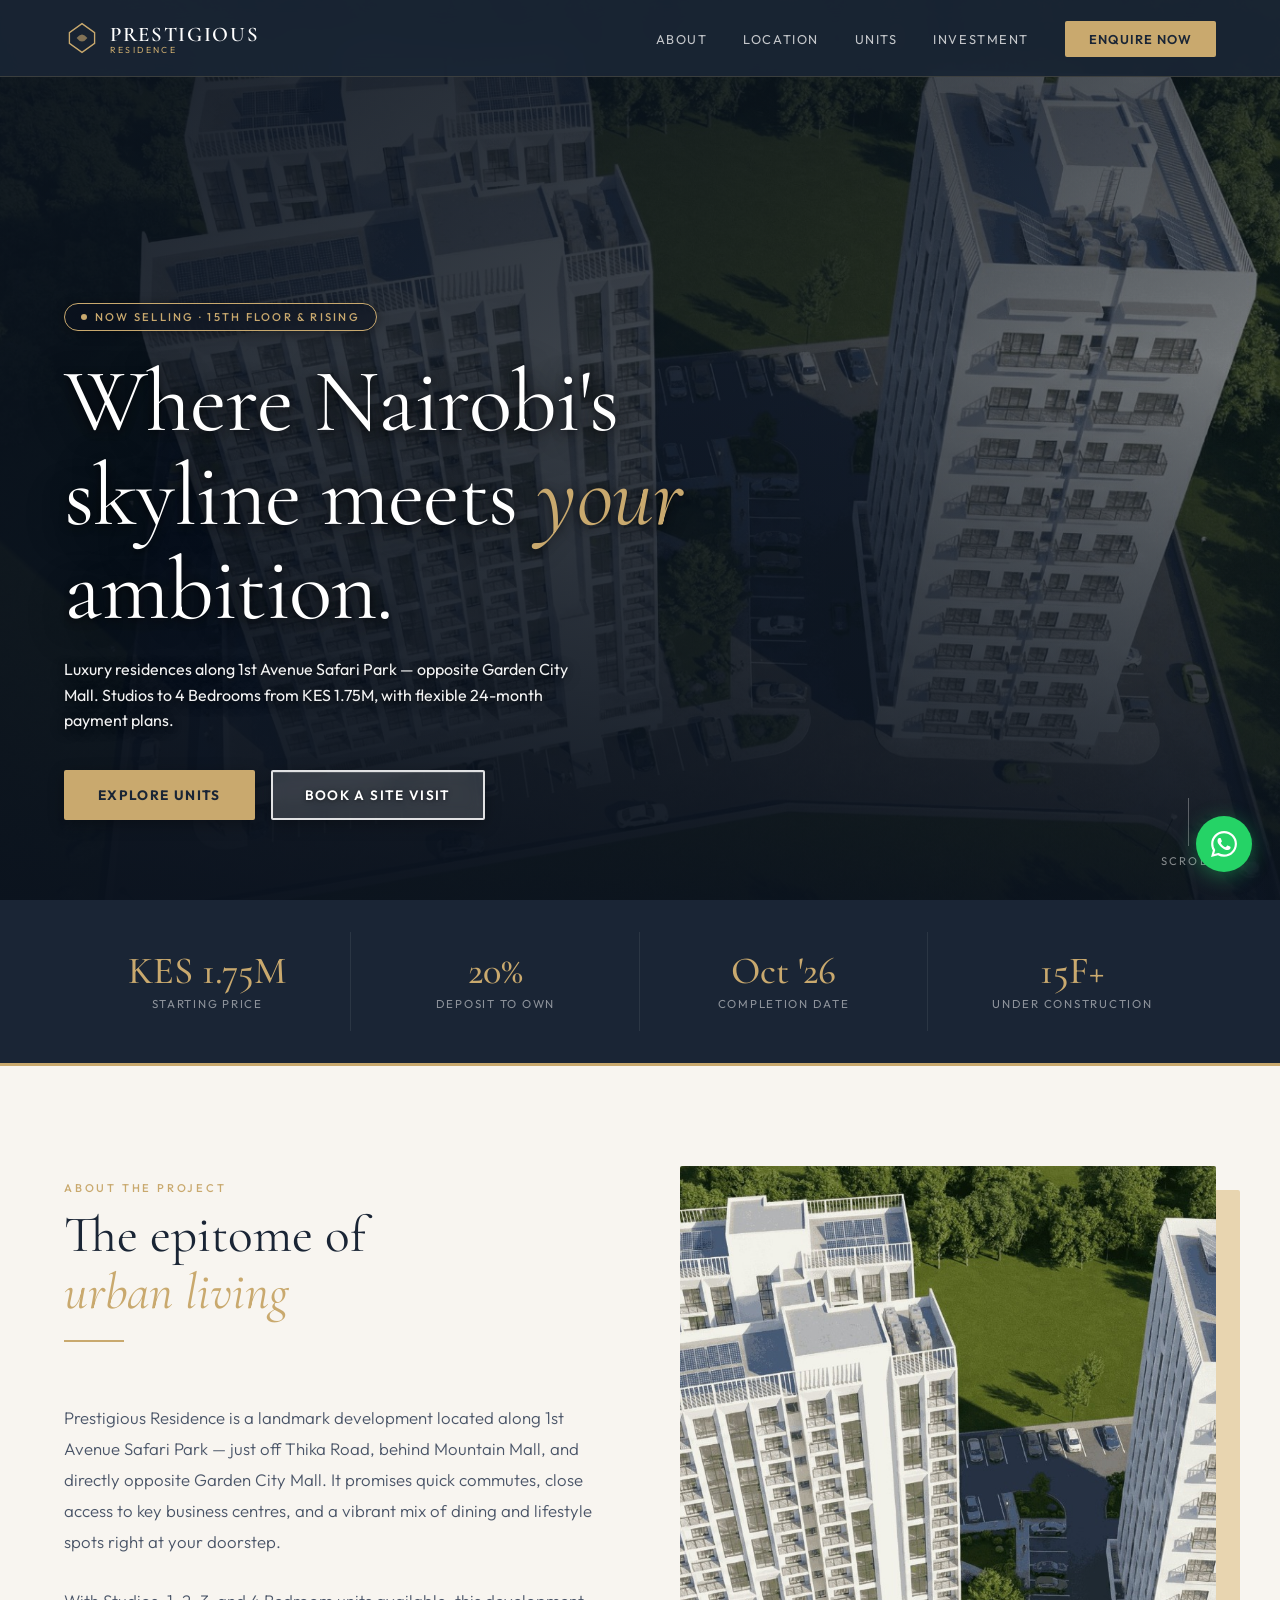
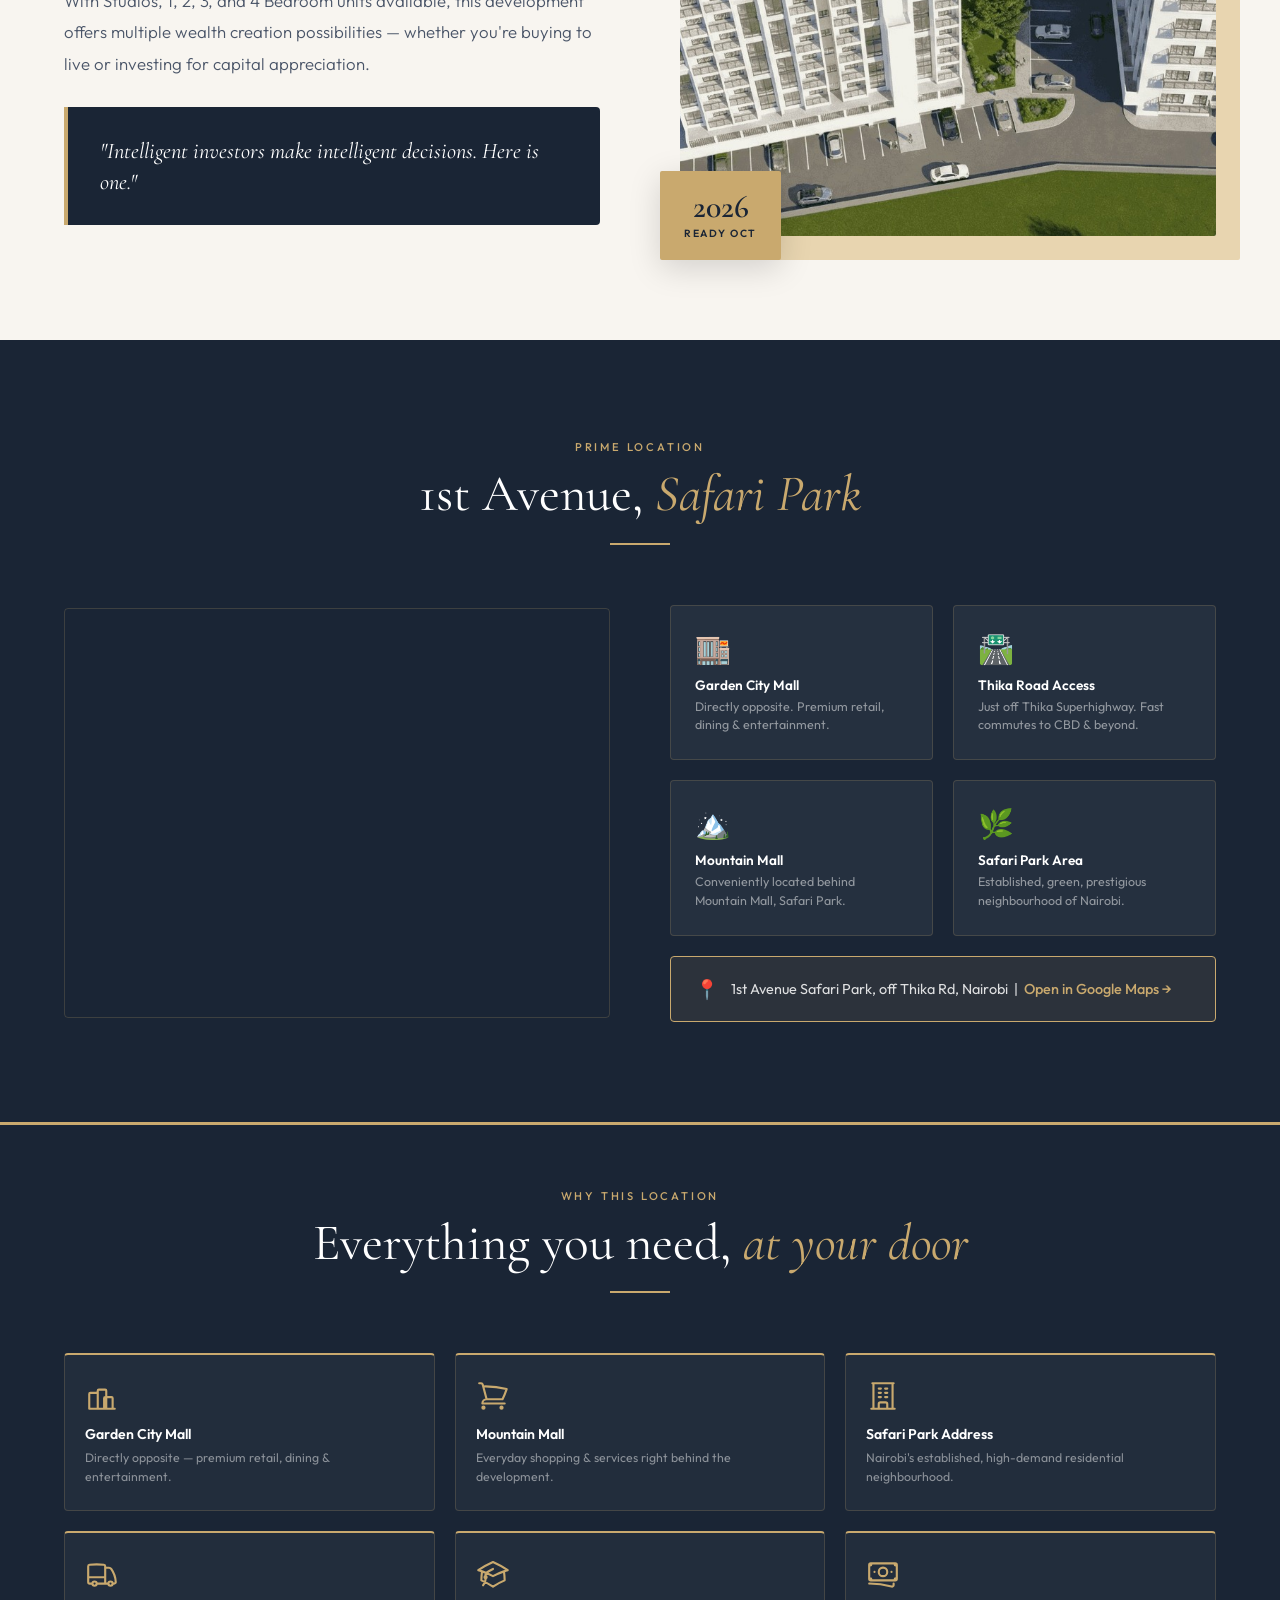
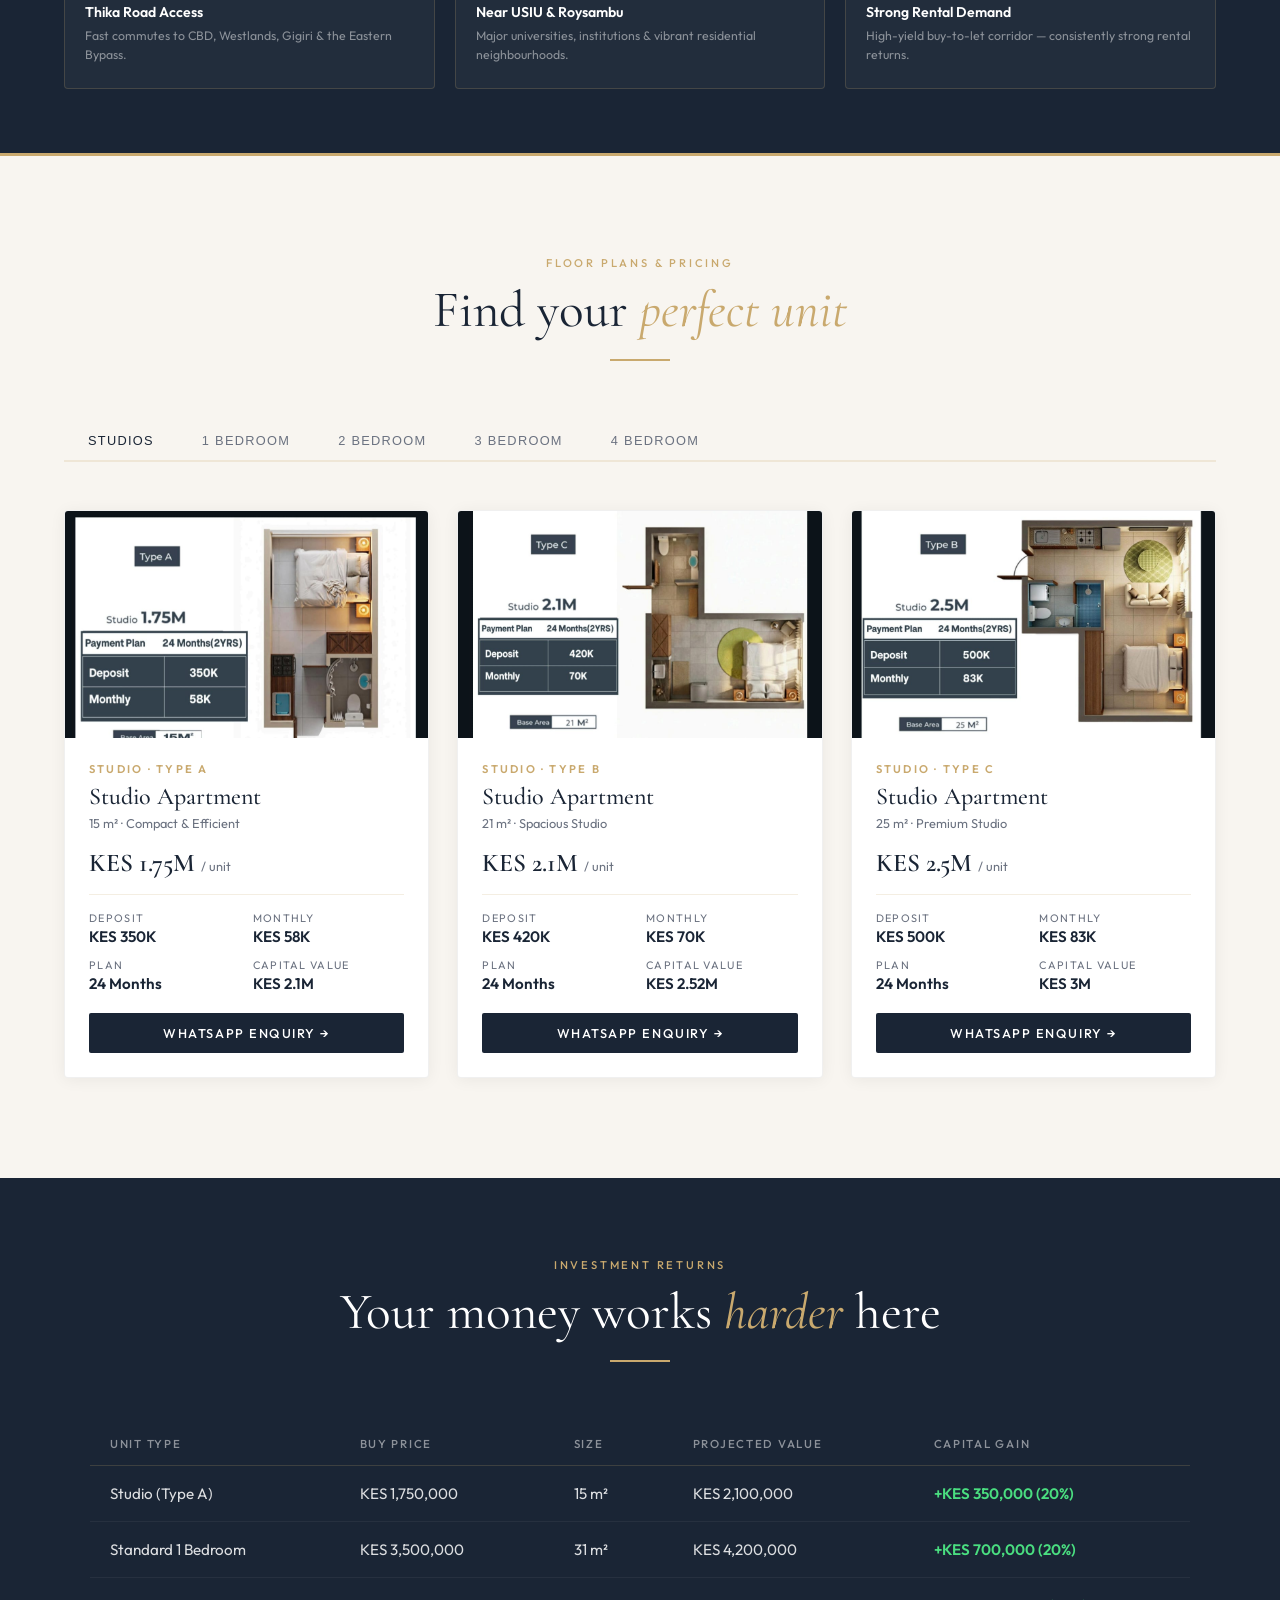
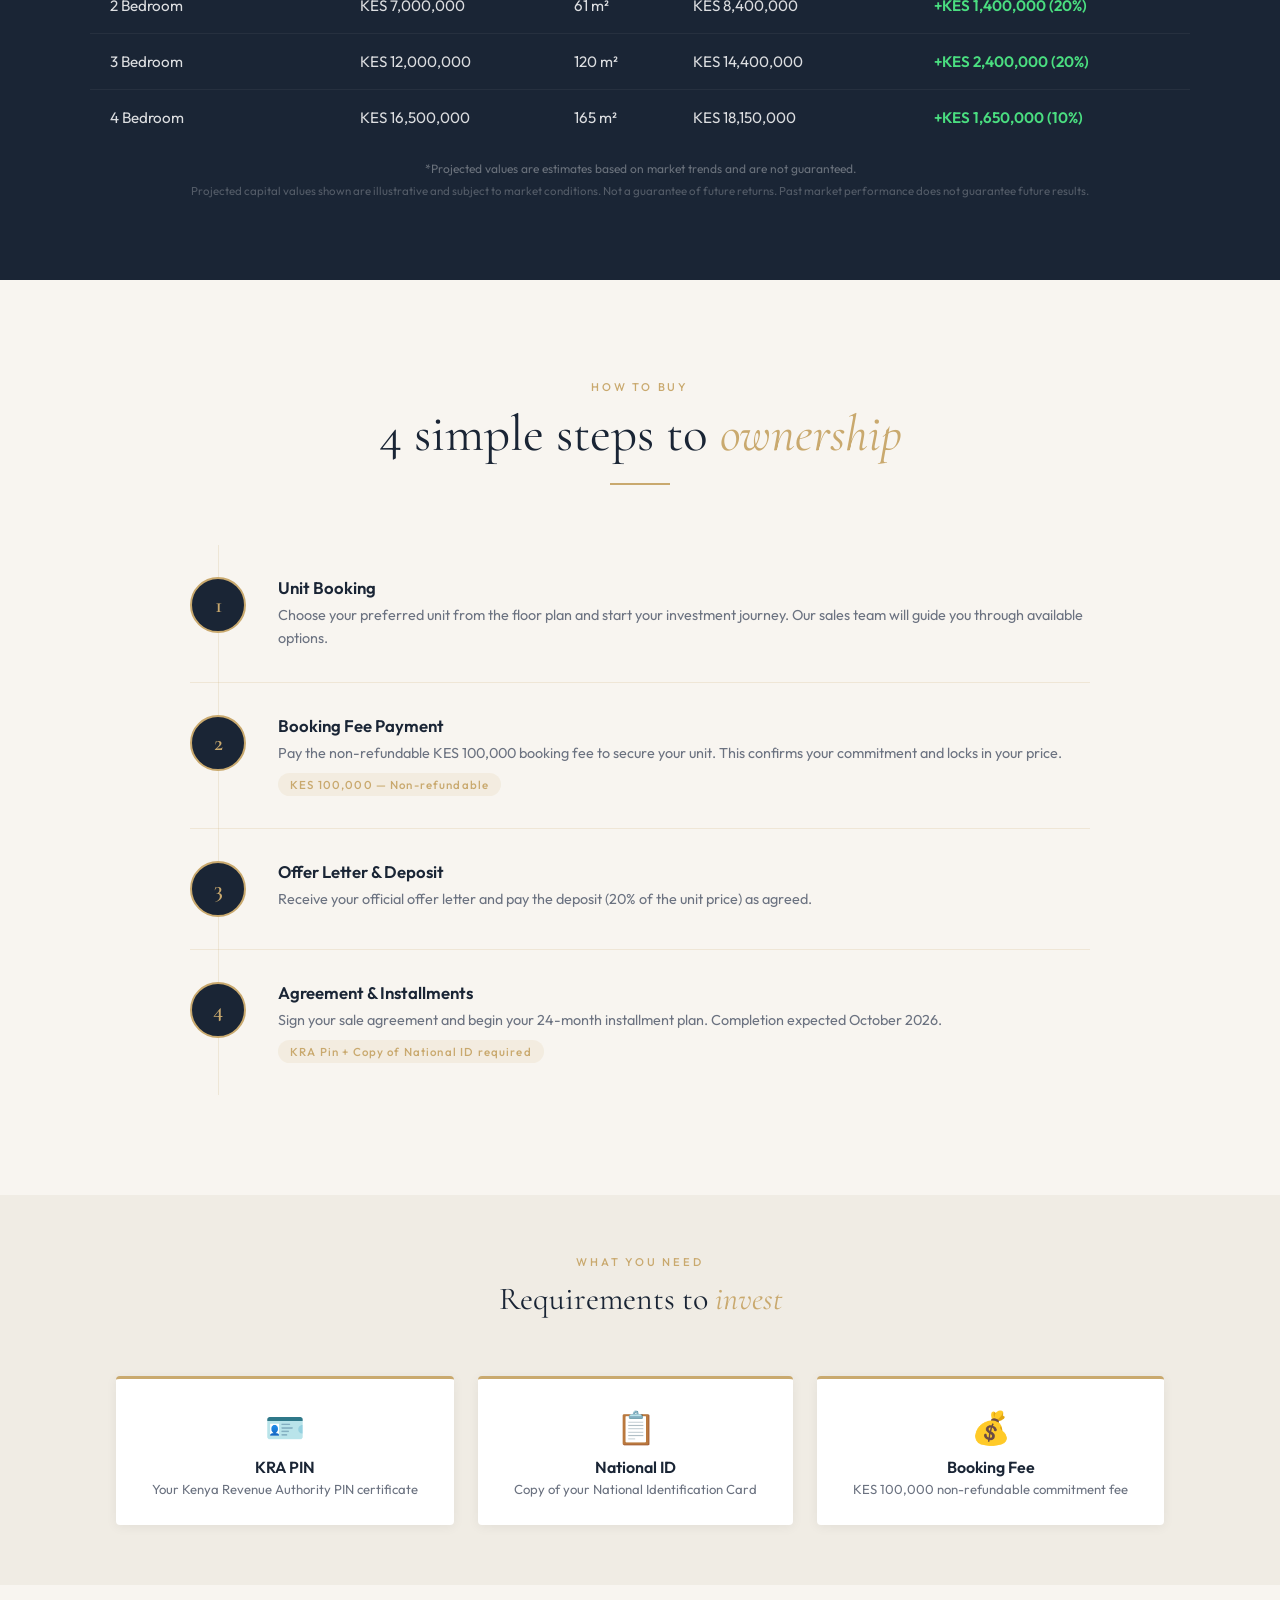
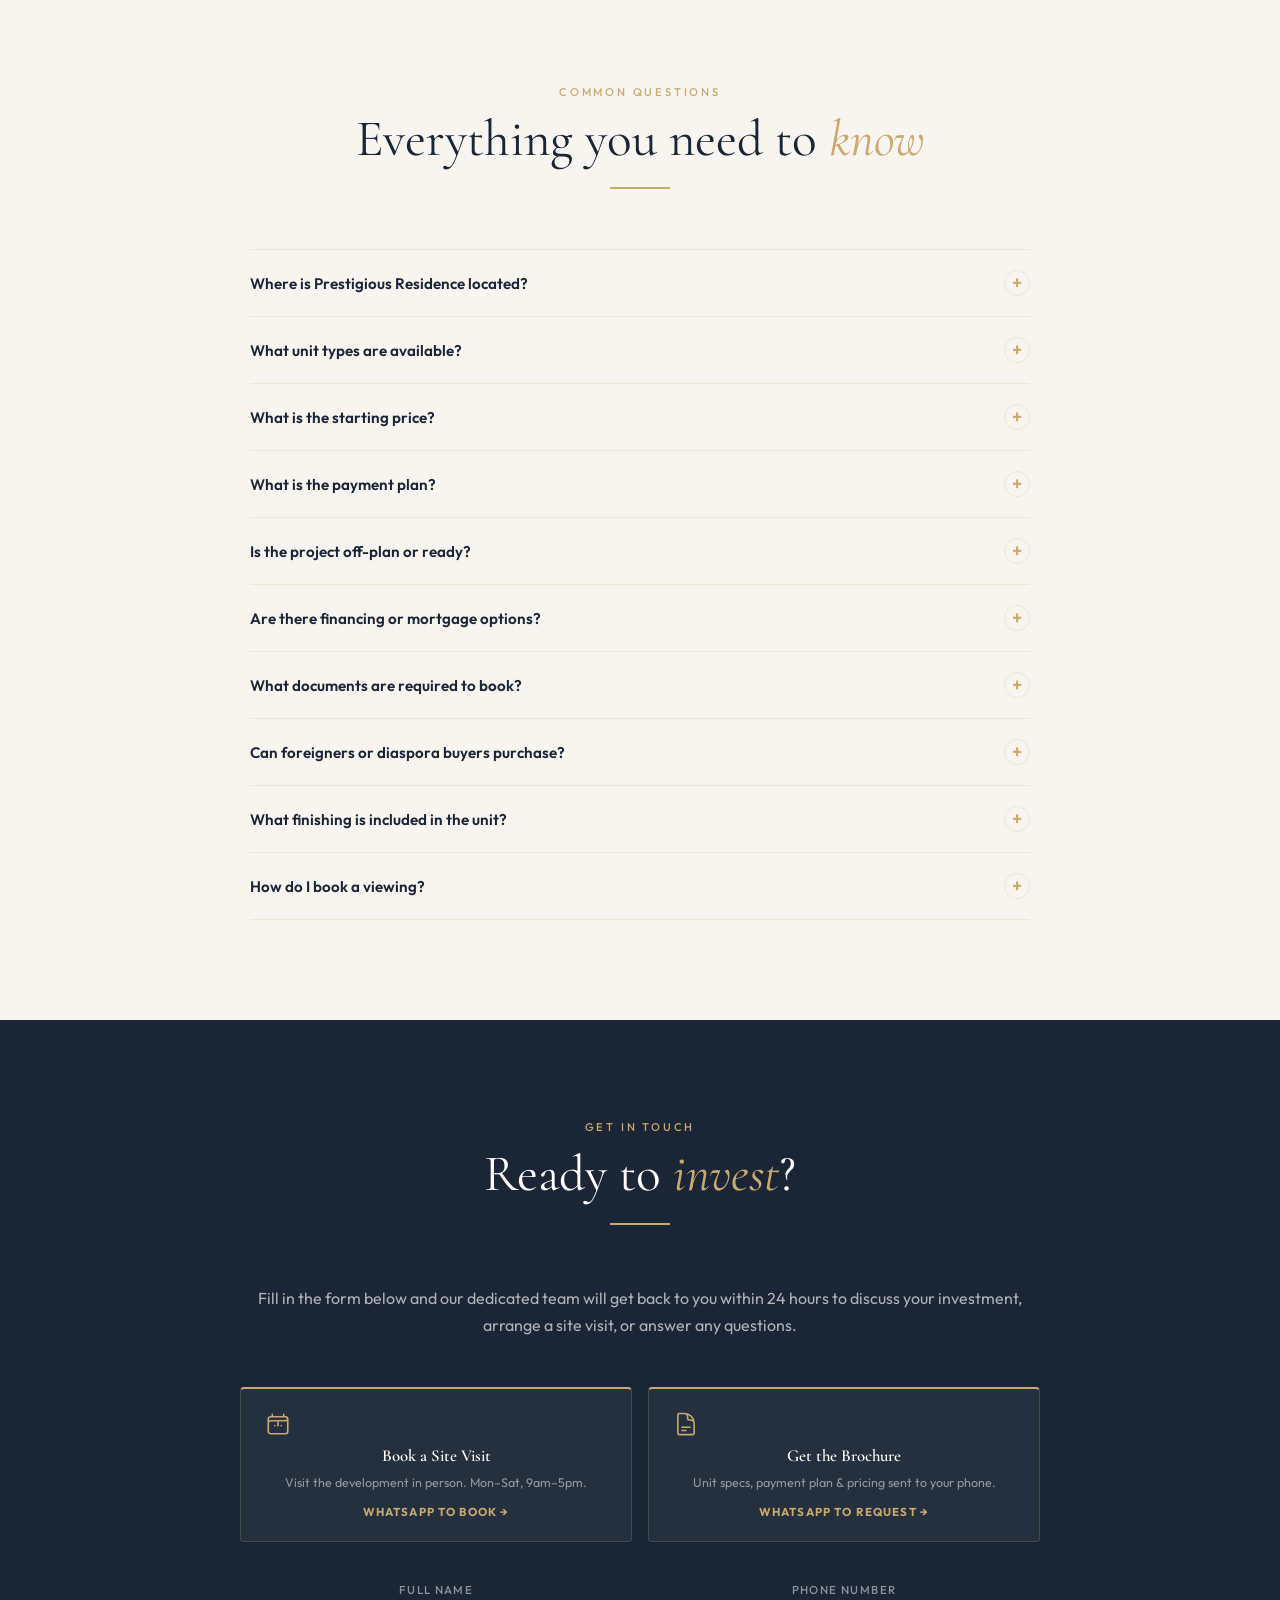
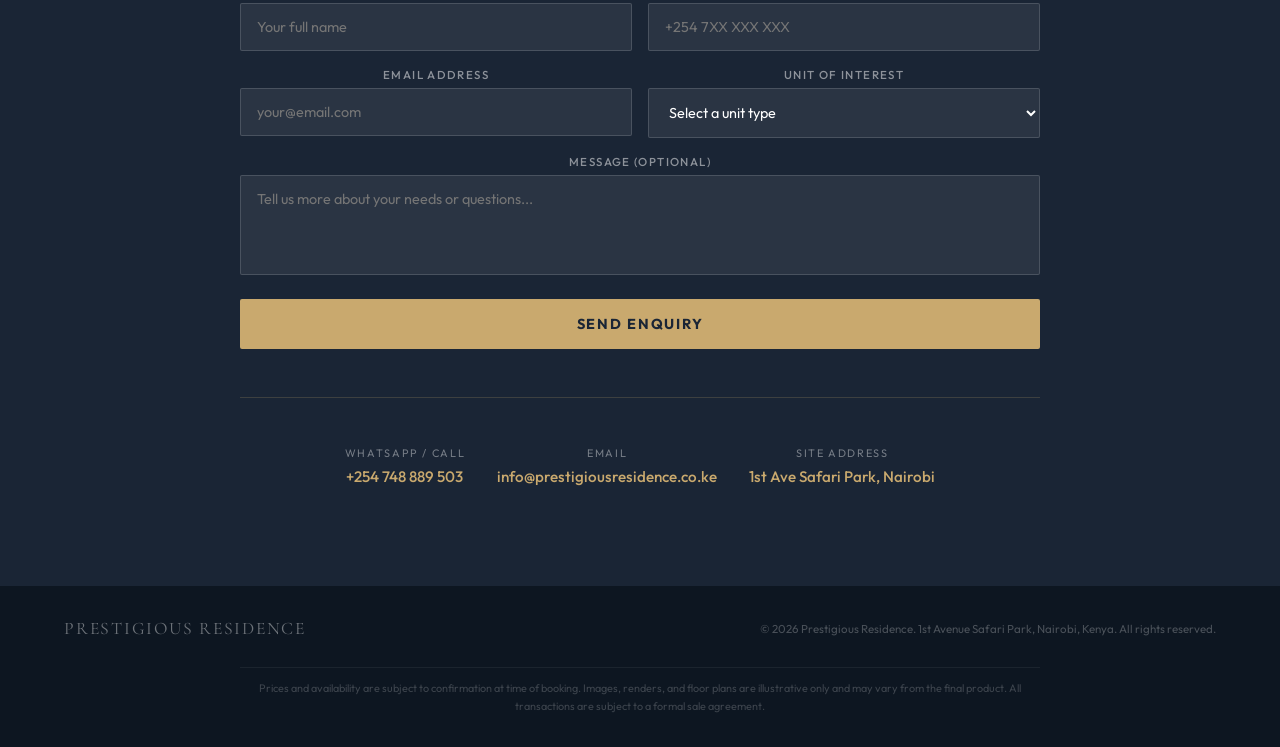
==== commit 963c3796: "Final website upgrade: WhatsApp unit links, FAQ, benefits, meta tags, favicon, disclaimers" ====
--- a/index.html
+++ b/index.html
@@ -8,6 +8,40 @@
   <meta property="og:title" content="Prestigious Residence | Safari Park, Nairobi" />
   <meta property="og:description" content="Modern luxury apartments from KES 1.75M. Studios to 4BR. 20% deposit, 24-month flexible payment plan. Off Thika Road, opposite Garden City Mall." />
   <meta property="og:image" content="./assets/hero.jpeg" />
+  <meta property="og:url" content="https://prestigious-residence-website.vercel.app/" />
+  <meta property="og:type" content="website" />
+  <meta property="og:image:width" content="1600" />
+  <meta property="og:image:height" content="949" />
+  <meta name="twitter:card" content="summary_large_image" />
+  <meta name="twitter:title" content="Prestigious Residence | Safari Park, Nairobi" />
+  <meta name="twitter:description" content="Modern luxury apartments from KES 1.75M. Studios to 4BR. 20% deposit, 24-month flexible payment plan. Off Thika Road, opposite Garden City Mall." />
+  <meta name="twitter:image" content="https://prestigious-residence-website.vercel.app/assets/hero.jpeg" />
+  <link rel="canonical" href="https://prestigious-residence-website.vercel.app/" />
+  <link rel="icon" type="image/svg+xml" href="data:image/svg+xml,<svg xmlns='http://www.w3.org/2000/svg' viewBox='0 0 40 40'><rect width='40' height='40' fill='%231a2535'/><path d='M20 4 L34 14 L34 26 L20 36 L6 26 L6 14 Z' stroke='%23c9a96e' stroke-width='1.5' fill='none'/><path d='M14 20 Q20 12 26 20 Q20 28 14 20Z' fill='%23c9a96e' opacity='0.8'/></svg>" />
+
+  <!-- META PIXEL — Replace YOUR_PIXEL_ID and uncomment to activate
+  <script>
+    !function(f,b,e,v,n,t,s){if(f.fbq)return;n=f.fbq=function(){n.callMethod?
+    n.callMethod.apply(n,arguments):n.queue.push(arguments)};if(!f._fbq)f._fbq=n;
+    n.push=n;n.loaded=!0;n.version='2.0';n.queue=[];t=b.createElement(e);t.async=!0;
+    t.src=v;s=b.getElementsByTagName(e)[0];s.parentNode.insertBefore(t,s)}(window,
+    document,'script','https://connect.facebook.net/en_US/fbevents.js');
+    fbq('init', 'YOUR_PIXEL_ID');
+    fbq('track', 'PageView');
+  </script>
+  <noscript><img height="1" width="1" style="display:none"
+    src="https://www.facebook.com/tr?id=YOUR_PIXEL_ID&ev=PageView&noscript=1"/></noscript>
+  -->
+
+  <!-- GOOGLE ANALYTICS 4 — Replace G-XXXXXXXXXX and uncomment to activate
+  <script async src="https://www.googletagmanager.com/gtag/js?id=G-XXXXXXXXXX"></script>
+  <script>
+    window.dataLayer = window.dataLayer || [];
+    function gtag(){dataLayer.push(arguments);}
+    gtag('js', new Date());
+    gtag('config', 'G-XXXXXXXXXX');
+  </script>
+  -->
 
   <link rel="preconnect" href="https://fonts.googleapis.com">
   <link rel="preconnect" href="https://fonts.gstatic.com" crossorigin>
@@ -734,6 +768,108 @@
       background: none; border: none; color: white;
       font-size: 1.5rem; cursor: pointer;
     }
+
+    /* ── LOCATION BENEFITS STRIP ── */
+    .benefits-strip {
+      background: var(--navy); padding: 64px 5%;
+      border-top: 3px solid var(--gold);
+      border-bottom: 3px solid var(--gold);
+    }
+    .benefits-strip-inner { max-width: 1300px; margin: 0 auto; }
+    .benefits-strip .section-title { color: white; }
+    .benefits-grid {
+      display: grid; grid-template-columns: repeat(3, 1fr);
+      gap: 20px; margin-top: 40px;
+    }
+    .benefit-card {
+      background: rgba(255,255,255,0.04);
+      border: 1px solid var(--border); border-top: 2px solid var(--gold);
+      padding: 24px 20px; border-radius: 4px; transition: background 0.2s;
+    }
+    .benefit-card:hover { background: rgba(201,169,110,0.08); }
+    .benefit-icon { width: 34px; height: 34px; color: var(--gold); margin-bottom: 12px; display: block; }
+    .benefit-title { font-size: 0.88rem; font-weight: 600; color: white; margin-bottom: 5px; }
+    .benefit-desc { font-size: 0.77rem; color: rgba(255,255,255,0.48); line-height: 1.55; }
+
+    /* ── FAQ ── */
+    .faq { background: var(--cream); padding: 100px 5%; }
+    .faq-inner { max-width: 780px; margin: 0 auto; }
+    .faq-list { margin-top: 48px; }
+    .faq-item { border-bottom: 1px solid var(--border); }
+    .faq-item:first-child { border-top: 1px solid var(--border); }
+    .faq-question {
+      width: 100%; background: none; border: none;
+      padding: 20px 0; display: flex; justify-content: space-between;
+      align-items: center; gap: 16px; text-align: left; cursor: pointer;
+      font-family: 'Outfit', sans-serif; font-size: 0.95rem;
+      font-weight: 600; color: var(--navy); transition: color 0.2s;
+    }
+    .faq-question:hover { color: var(--gold); }
+    .faq-icon {
+      flex-shrink: 0; width: 26px; height: 26px;
+      border: 1.5px solid var(--border); border-radius: 50%;
+      display: flex; align-items: center; justify-content: center;
+      font-size: 1.15rem; line-height: 1; color: var(--gold);
+      transition: transform 0.25s ease-out, background 0.2s, border-color 0.2s;
+      user-select: none;
+    }
+    .faq-item.open .faq-icon {
+      transform: rotate(45deg); background: var(--gold);
+      border-color: var(--gold); color: var(--navy);
+    }
+    .faq-answer {
+      max-height: 0; overflow: hidden;
+      transition: max-height 0.28s ease-out;
+    }
+    .faq-item.open .faq-answer { max-height: 360px; padding-bottom: 20px; }
+    .faq-answer-inner { font-size: 0.9rem; color: #4a5568; line-height: 1.75; }
+
+    /* ── QUICK CTAs ── */
+    .contact-quick-cta {
+      display: grid; grid-template-columns: 1fr 1fr;
+      gap: 16px; margin-bottom: 40px;
+    }
+    .quick-cta-card {
+      display: flex; flex-direction: column; gap: 8px;
+      padding: 22px 24px; background: rgba(255,255,255,0.05);
+      border: 1px solid var(--border); border-top: 2px solid var(--gold);
+      border-radius: 4px; text-decoration: none; cursor: pointer;
+      transition: background 0.2s, transform 0.15s ease-out;
+    }
+    .quick-cta-card:hover { background: rgba(201,169,110,0.1); transform: translateY(-2px); }
+    .quick-cta-icon { width: 26px; height: 26px; color: var(--gold); }
+    .quick-cta-title {
+      font-family: 'Cormorant Garamond', serif;
+      font-size: 1.05rem; font-weight: 600; color: white;
+    }
+    .quick-cta-desc { font-size: 0.78rem; color: rgba(255,255,255,0.5); line-height: 1.45; }
+    .quick-cta-btn {
+      margin-top: 4px; font-size: 0.72rem; font-weight: 700;
+      letter-spacing: 0.1em; text-transform: uppercase; color: var(--gold);
+    }
+
+    /* ── UNIT CARD CTA WhatsApp hover ── */
+    .unit-card-cta { cursor: pointer; }
+    .unit-card-cta:hover { background: #1a7a42 !important; color: white !important; }
+
+    /* ── RESPONSIVE: new sections ── */
+    @media (max-width: 900px) {
+      .benefits-grid { grid-template-columns: repeat(2, 1fr); }
+    }
+    @media (max-width: 600px) {
+      .benefits-strip { padding: 48px 5%; }
+      .benefits-grid { grid-template-columns: 1fr 1fr; gap: 12px; }
+      .benefit-card { padding: 16px 12px; }
+      .faq { padding: 60px 5%; }
+      .contact-quick-cta { grid-template-columns: 1fr; }
+      .whatsapp-float { bottom: 20px; right: 16px; width: 50px; height: 50px; font-size: 1.3rem; }
+    }
+    @media (max-width: 400px) {
+      .benefits-grid { grid-template-columns: 1fr; }
+    }
+    @media (prefers-reduced-motion: reduce) {
+      .faq-answer, .faq-icon, .quick-cta-card { transition: none; }
+    }
   </style>
 </head>
 <body>
@@ -898,6 +1034,61 @@
   </div>
 </section>
 
+<!-- LOCATION BENEFITS STRIP -->
+<div class="benefits-strip">
+  <div class="benefits-strip-inner">
+    <div class="section-header fade-up">
+      <span class="section-eyebrow">Why This Location</span>
+      <h2 class="section-title">Everything you need, <em>at your door</em></h2>
+      <div class="section-line"></div>
+    </div>
+    <div class="benefits-grid fade-up">
+      <div class="benefit-card">
+        <svg class="benefit-icon" fill="none" viewBox="0 0 24 24" stroke="currentColor" stroke-width="1.5">
+          <path stroke-linecap="round" stroke-linejoin="round" d="M13.5 21v-7.5a.75.75 0 01.75-.75h4.5a.75.75 0 01.75.75V21M3 21V10.5a.75.75 0 01.75-.75h4.5a.75.75 0 01.75.75V21M9 21V8.25a.75.75 0 01.75-.75h4.5a.75.75 0 01.75.75V21M3 21h18" />
+        </svg>
+        <div class="benefit-title">Garden City Mall</div>
+        <div class="benefit-desc">Directly opposite — premium retail, dining &amp; entertainment.</div>
+      </div>
+      <div class="benefit-card">
+        <svg class="benefit-icon" fill="none" viewBox="0 0 24 24" stroke="currentColor" stroke-width="1.5">
+          <path stroke-linecap="round" stroke-linejoin="round" d="M2.25 3h1.386c.51 0 .955.343 1.087.835l.383 1.437M7.5 14.25a3 3 0 00-3 3h15.75m-12.75-3h11.218c1.121-2.3 2.1-4.684 2.924-7.138a60.114 60.114 0 00-16.536-1.84M7.5 14.25L5.106 5.272M6 20.25a.75.75 0 11-1.5 0 .75.75 0 011.5 0zm12.75 0a.75.75 0 11-1.5 0 .75.75 0 011.5 0z" />
+        </svg>
+        <div class="benefit-title">Mountain Mall</div>
+        <div class="benefit-desc">Everyday shopping &amp; services right behind the development.</div>
+      </div>
+      <div class="benefit-card">
+        <svg class="benefit-icon" fill="none" viewBox="0 0 24 24" stroke="currentColor" stroke-width="1.5">
+          <path stroke-linecap="round" stroke-linejoin="round" d="M3.75 21h16.5M4.5 3h15M5.25 3v18m13.5-18v18M9 6.75h1.5m-1.5 3h1.5m-1.5 3h1.5m3-6H15m-1.5 3H15m-1.5 3H15M9 21v-3.375c0-.621.504-1.125 1.125-1.125h3.75c.621 0 1.125.504 1.125 1.125V21" />
+        </svg>
+        <div class="benefit-title">Safari Park Address</div>
+        <div class="benefit-desc">Nairobi's established, high-demand residential neighbourhood.</div>
+      </div>
+      <div class="benefit-card">
+        <svg class="benefit-icon" fill="none" viewBox="0 0 24 24" stroke="currentColor" stroke-width="1.5">
+          <path stroke-linecap="round" stroke-linejoin="round" d="M8.25 18.75a1.5 1.5 0 01-3 0m3 0a1.5 1.5 0 00-3 0m3 0h6m-9 0H3.375a1.125 1.125 0 01-1.125-1.125V14.25m17.25 4.5a1.5 1.5 0 01-3 0m3 0a1.5 1.5 0 00-3 0m3 0h1.125c.621 0 1.129-.504 1.09-1.124a17.902 17.902 0 00-3.213-9.193 2.056 2.056 0 00-1.58-.86H14.25M16.5 18.75h-2.25m0-11.177v-.958c0-.568-.422-1.048-.987-1.106a48.554 48.554 0 00-10.026 0 1.106 1.106 0 00-.987 1.106v7.635m12-6.677v6.677m0 4.5v-4.5m0 0h-12" />
+        </svg>
+        <div class="benefit-title">Thika Road Access</div>
+        <div class="benefit-desc">Fast commutes to CBD, Westlands, Gigiri &amp; the Eastern Bypass.</div>
+      </div>
+      <div class="benefit-card">
+        <svg class="benefit-icon" fill="none" viewBox="0 0 24 24" stroke="currentColor" stroke-width="1.5">
+          <path stroke-linecap="round" stroke-linejoin="round" d="M4.26 10.147a60.438 60.438 0 00-.491 6.347A48.627 48.627 0 0112 20.904a48.627 48.627 0 018.232-4.41 60.46 60.46 0 00-.491-6.347m-15.482 0a50.57 50.57 0 00-2.658-.813A59.905 59.905 0 0112 3.493a59.902 59.902 0 0110.399 5.84c-.896.248-1.783.52-2.658.814m-15.482 0A50.697 50.697 0 0112 13.489a50.702 50.702 0 017.74-3.342M6.75 15a.75.75 0 100-1.5.75.75 0 000 1.5zm0 0v-3.675A55.378 55.378 0 0112 8.443m-7.007 11.55A5.981 5.981 0 006.75 15.75v-1.5" />
+        </svg>
+        <div class="benefit-title">Near USIU &amp; Roysambu</div>
+        <div class="benefit-desc">Major universities, institutions &amp; vibrant residential neighbourhoods.</div>
+      </div>
+      <div class="benefit-card">
+        <svg class="benefit-icon" fill="none" viewBox="0 0 24 24" stroke="currentColor" stroke-width="1.5">
+          <path stroke-linecap="round" stroke-linejoin="round" d="M2.25 18.75a60.07 60.07 0 0115.797 2.101c.727.198 1.453-.342 1.453-1.096V18.75M3.75 4.5v.75A.75.75 0 013 6h-.75m0 0v-.375c0-.621.504-1.125 1.125-1.125H20.25M2.25 6v9m18-10.5v.75c0 .414.336.75.75.75h.75m-1.5-1.5h.375c.621 0 1.125.504 1.125 1.125v9.75c0 .621-.504 1.125-1.125 1.125h-.375m1.5-1.5H21a.75.75 0 00-.75.75v.75m0 0H3.75m0 0h-.375a1.125 1.125 0 01-1.125-1.125V15m1.5 1.5v-.75A.75.75 0 003 15h-.75M15 10.5a3 3 0 11-6 0 3 3 0 016 0zm3 0h.008v.008H18V10.5zm-12 0h.008v.008H6V10.5z" />
+        </svg>
+        <div class="benefit-title">Strong Rental Demand</div>
+        <div class="benefit-desc">High-yield buy-to-let corridor — consistently strong rental returns.</div>
+      </div>
+    </div>
+  </div>
+</div>
+
 <!-- UNITS -->
 <section class="units" id="units">
   <div class="units-inner">
@@ -934,7 +1125,7 @@
               <div class="plan-item"><div class="plan-label">Plan</div><div class="plan-value">24 Months</div></div>
               <div class="plan-item"><div class="plan-label">Capital Value</div><div class="plan-value">KES 2.1M</div></div>
             </div>
-            <a href="#contact" class="unit-card-cta">Enquire About This Unit</a>
+            <a href="https://wa.me/254748889503?text=Hi!%20I'm%20interested%20in%20the%20Studio%20Type%20A%20(KES%201.75M)%20at%20Prestigious%20Residence.%20Please%20send%20more%20details." class="unit-card-cta" target="_blank" rel="noopener">WhatsApp Enquiry →</a>
           </div>
         </div>
         <div class="unit-card">
@@ -952,7 +1143,7 @@
               <div class="plan-item"><div class="plan-label">Plan</div><div class="plan-value">24 Months</div></div>
               <div class="plan-item"><div class="plan-label">Capital Value</div><div class="plan-value">KES 2.52M</div></div>
             </div>
-            <a href="#contact" class="unit-card-cta">Enquire About This Unit</a>
+            <a href="https://wa.me/254748889503?text=Hi!%20I'm%20interested%20in%20the%20Studio%20Type%20B%20(KES%202.1M)%20at%20Prestigious%20Residence.%20Please%20send%20more%20details." class="unit-card-cta" target="_blank" rel="noopener">WhatsApp Enquiry →</a>
           </div>
         </div>
         <div class="unit-card">
@@ -970,7 +1161,7 @@
               <div class="plan-item"><div class="plan-label">Plan</div><div class="plan-value">24 Months</div></div>
               <div class="plan-item"><div class="plan-label">Capital Value</div><div class="plan-value">KES 3M</div></div>
             </div>
-            <a href="#contact" class="unit-card-cta">Enquire About This Unit</a>
+            <a href="https://wa.me/254748889503?text=Hi!%20I'm%20interested%20in%20the%20Studio%20Type%20C%20(KES%202.5M)%20at%20Prestigious%20Residence.%20Please%20send%20more%20details." class="unit-card-cta" target="_blank" rel="noopener">WhatsApp Enquiry →</a>
           </div>
         </div>
       </div>
@@ -992,7 +1183,7 @@
               <div class="plan-item"><div class="plan-label">Plan</div><div class="plan-value">24 Months</div></div>
               <div class="plan-item"><div class="plan-label">Capital Value</div><div class="plan-value">KES 4.2M</div></div>
             </div>
-            <a href="#contact" class="unit-card-cta">Enquire About This Unit</a>
+            <a href="https://wa.me/254748889503?text=Hi!%20I'm%20interested%20in%20the%20Standard%201%20Bedroom%20(KES%203.5M)%20at%20Prestigious%20Residence.%20Please%20send%20more%20details." class="unit-card-cta" target="_blank" rel="noopener">WhatsApp Enquiry →</a>
           </div>
         </div>
         <div class="unit-card">
@@ -1010,7 +1201,7 @@
               <div class="plan-item"><div class="plan-label">Plan</div><div class="plan-value">24 Months</div></div>
               <div class="plan-item"><div class="plan-label">Capital Value</div><div class="plan-value">KES 6M</div></div>
             </div>
-            <a href="#contact" class="unit-card-cta">Enquire About This Unit</a>
+            <a href="https://wa.me/254748889503?text=Hi!%20I'm%20interested%20in%20the%20Deluxe%201%20Bedroom%20(KES%205M)%20at%20Prestigious%20Residence.%20Please%20send%20more%20details." class="unit-card-cta" target="_blank" rel="noopener">WhatsApp Enquiry →</a>
           </div>
         </div>
         <div class="unit-card">
@@ -1028,7 +1219,7 @@
               <div class="plan-item"><div class="plan-label">Plan</div><div class="plan-value">24 Months</div></div>
               <div class="plan-item"><div class="plan-label">Capital Value</div><div class="plan-value">KES 7.2M</div></div>
             </div>
-            <a href="#contact" class="unit-card-cta">Enquire About This Unit</a>
+            <a href="https://wa.me/254748889503?text=Hi!%20I'm%20interested%20in%20the%20Duplex%201%20Bedroom%20(KES%206M)%20at%20Prestigious%20Residence.%20Please%20send%20more%20details." class="unit-card-cta" target="_blank" rel="noopener">WhatsApp Enquiry →</a>
           </div>
         </div>
       </div>
@@ -1050,7 +1241,7 @@
               <div class="plan-item"><div class="plan-label">Plan</div><div class="plan-value">24 Months</div></div>
               <div class="plan-item"><div class="plan-label">Capital Value</div><div class="plan-value">KES 8.4M</div></div>
             </div>
-            <a href="#contact" class="unit-card-cta">Enquire About This Unit</a>
+            <a href="https://wa.me/254748889503?text=Hi!%20I'm%20interested%20in%20the%202%20Bedroom%20(KES%207M)%20at%20Prestigious%20Residence.%20Please%20send%20more%20details." class="unit-card-cta" target="_blank" rel="noopener">WhatsApp Enquiry →</a>
           </div>
         </div>
       </div>
@@ -1072,7 +1263,7 @@
               <div class="plan-item"><div class="plan-label">Plan</div><div class="plan-value">24 Months</div></div>
               <div class="plan-item"><div class="plan-label">Capital Value</div><div class="plan-value">KES 12M</div></div>
             </div>
-            <a href="#contact" class="unit-card-cta">Enquire About This Unit</a>
+            <a href="https://wa.me/254748889503?text=Hi!%20I'm%20interested%20in%20the%203%20Bedroom%20Option%20A%20(KES%2010M)%20at%20Prestigious%20Residence.%20Please%20send%20more%20details." class="unit-card-cta" target="_blank" rel="noopener">WhatsApp Enquiry →</a>
           </div>
         </div>
         <div class="unit-card">
@@ -1090,7 +1281,7 @@
               <div class="plan-item"><div class="plan-label">Plan</div><div class="plan-value">24 Months</div></div>
               <div class="plan-item"><div class="plan-label">Capital Value</div><div class="plan-value">KES 14.4M</div></div>
             </div>
-            <a href="#contact" class="unit-card-cta">Enquire About This Unit</a>
+            <a href="https://wa.me/254748889503?text=Hi!%20I'm%20interested%20in%20the%203%20Bedroom%20Option%20B%20(KES%2012M)%20at%20Prestigious%20Residence.%20Please%20send%20more%20details." class="unit-card-cta" target="_blank" rel="noopener">WhatsApp Enquiry →</a>
           </div>
         </div>
       </div>
@@ -1112,7 +1303,7 @@
               <div class="plan-item"><div class="plan-label">Plan</div><div class="plan-value">24 Months</div></div>
               <div class="plan-item"><div class="plan-label">Capital Value</div><div class="plan-value">KES 18.15M</div></div>
             </div>
-            <a href="#contact" class="unit-card-cta">Enquire About This Unit</a>
+            <a href="https://wa.me/254748889503?text=Hi!%20I'm%20interested%20in%20the%204%20Bedroom%20(KES%2016.5M)%20at%20Prestigious%20Residence.%20Please%20send%20more%20details." class="unit-card-cta" target="_blank" rel="noopener">WhatsApp Enquiry →</a>
           </div>
         </div>
       </div>
@@ -1178,6 +1369,7 @@
       </tbody>
     </table>
     <p style="color:rgba(255,255,255,0.35);font-size:0.75rem;margin-top:16px;text-align:center">*Projected values are estimates based on market trends and are not guaranteed.</p>
+    <p style="color:rgba(255,255,255,0.25);font-size:0.72rem;margin-top:6px;text-align:center;line-height:1.6">Projected capital values shown are illustrative and subject to market conditions. Not a guarantee of future returns. Past market performance does not guarantee future results.</p>
   </div>
 </section>
 
@@ -1249,6 +1441,59 @@
   </div>
 </section>
 
+<!-- FAQ -->
+<section class="faq" id="faq">
+  <div class="faq-inner">
+    <div class="section-header fade-up">
+      <span class="section-eyebrow">Common Questions</span>
+      <h2 class="section-title">Everything you need to <em>know</em></h2>
+      <div class="section-line"></div>
+    </div>
+    <div class="faq-list fade-up">
+      <div class="faq-item">
+        <button class="faq-question" aria-expanded="false">Where is Prestigious Residence located?<span class="faq-icon" aria-hidden="true">+</span></button>
+        <div class="faq-answer" role="region"><div class="faq-answer-inner">1st Avenue Safari Park, off Thika Road — behind Mountain Mall and directly opposite Garden City Mall, Nairobi.</div></div>
+      </div>
+      <div class="faq-item">
+        <button class="faq-question" aria-expanded="false">What unit types are available?<span class="faq-icon" aria-hidden="true">+</span></button>
+        <div class="faq-answer" role="region"><div class="faq-answer-inner">Studios (Type A, B, C), 1 Bedrooms (Standard, Deluxe, Duplex), 2 Bedroom, 3 Bedroom (Option A — 95 m², Option B — 120 m²), and 4 Bedroom (165 m²). Ten unit types in total.</div></div>
+      </div>
+      <div class="faq-item">
+        <button class="faq-question" aria-expanded="false">What is the starting price?<span class="faq-icon" aria-hidden="true">+</span></button>
+        <div class="faq-answer" role="region"><div class="faq-answer-inner">Studios start from KES 1,750,000. A 20% deposit of KES 350,000 secures your unit. No bank loan required.</div></div>
+      </div>
+      <div class="faq-item">
+        <button class="faq-question" aria-expanded="false">What is the payment plan?<span class="faq-icon" aria-hidden="true">+</span></button>
+        <div class="faq-answer" role="region"><div class="faq-answer-inner">Pay 20% as a deposit on signing, then spread the remaining 80% over 24 equal monthly instalments. No interest, no bank involvement, no hidden charges.</div></div>
+      </div>
+      <div class="faq-item">
+        <button class="faq-question" aria-expanded="false">Is the project off-plan or ready?<span class="faq-icon" aria-hidden="true">+</span></button>
+        <div class="faq-answer" role="region"><div class="faq-answer-inner">Off-plan, currently under active construction. Completion is expected October 2026. Buying now locks in today's pricing before values increase.</div></div>
+      </div>
+      <div class="faq-item">
+        <button class="faq-question" aria-expanded="false">Are there financing or mortgage options?<span class="faq-icon" aria-hidden="true">+</span></button>
+        <div class="faq-answer" role="region"><div class="faq-answer-inner">The developer's 24-month instalment plan requires no bank loan. If you prefer mortgage financing, consult your lender directly — approval is subject to individual lender criteria.</div></div>
+      </div>
+      <div class="faq-item">
+        <button class="faq-question" aria-expanded="false">What documents are required to book?<span class="faq-icon" aria-hidden="true">+</span></button>
+        <div class="faq-answer" role="region"><div class="faq-answer-inner">A copy of your National ID, your KRA PIN certificate, and payment of the KES 100,000 non-refundable booking fee to lock in your unit.</div></div>
+      </div>
+      <div class="faq-item">
+        <button class="faq-question" aria-expanded="false">Can foreigners or diaspora buyers purchase?<span class="faq-icon" aria-hidden="true">+</span></button>
+        <div class="faq-answer" role="region"><div class="faq-answer-inner">Yes. Foreigners and Kenya diaspora buyers are welcome, subject to standard Kenyan property ownership regulations. Our team can guide you through the full process remotely.</div></div>
+      </div>
+      <div class="faq-item">
+        <button class="faq-question" aria-expanded="false">What finishing is included in the unit?<span class="faq-icon" aria-hidden="true">+</span></button>
+        <div class="faq-answer" role="region"><div class="faq-answer-inner">Full unit specification sheets are available on request. Contact our sales team via WhatsApp or the enquiry form for detailed finishing and fixture information.</div></div>
+      </div>
+      <div class="faq-item">
+        <button class="faq-question" aria-expanded="false">How do I book a viewing?<span class="faq-icon" aria-hidden="true">+</span></button>
+        <div class="faq-answer" role="region"><div class="faq-answer-inner">Send us a WhatsApp message at <a href="https://wa.me/254748889503" style="color:var(--gold)">+254 748 889 503</a> or use the enquiry form below. We confirm times Monday–Saturday, 9am–5pm.</div></div>
+      </div>
+    </div>
+  </div>
+</section>
+
 <!-- CONTACT -->
 <section class="contact" id="contact">
   <div class="contact-inner">
@@ -1261,6 +1506,24 @@
       Fill in the form below and our dedicated team will get back to you within 24 hours 
       to discuss your investment, arrange a site visit, or answer any questions.
     </p>
+    <div class="contact-quick-cta fade-up">
+      <a class="quick-cta-card" href="https://wa.me/254748889503?text=Hi!%20I'd%20like%20to%20book%20a%20site%20visit%20at%20Prestigious%20Residence.%20Please%20confirm%20a%20convenient%20time." target="_blank" rel="noopener">
+        <svg class="quick-cta-icon" fill="none" viewBox="0 0 24 24" stroke="currentColor" stroke-width="1.5">
+          <path stroke-linecap="round" stroke-linejoin="round" d="M6.75 3v2.25M17.25 3v2.25M3 18.75V7.5a2.25 2.25 0 012.25-2.25h13.5A2.25 2.25 0 0121 7.5v11.25m-18 0A2.25 2.25 0 005.25 21h13.5A2.25 2.25 0 0021 18.75m-18 0v-7.5A2.25 2.25 0 015.25 9h13.5A2.25 2.25 0 0121 9v7.5m-9-6h.008v.008H12V13.5zm0 3h.008v.008H12v-.008zm-3 0h.008v.008H9v-.008zm6 0h.008v.008H15v-.008z" />
+        </svg>
+        <div class="quick-cta-title">Book a Site Visit</div>
+        <div class="quick-cta-desc">Visit the development in person. Mon–Sat, 9am–5pm.</div>
+        <div class="quick-cta-btn">WhatsApp to Book →</div>
+      </a>
+      <a class="quick-cta-card" href="https://wa.me/254748889503?text=Hi!%20Please%20send%20me%20the%20Prestigious%20Residence%20brochure%20with%20full%20unit%20specs%20and%20pricing." target="_blank" rel="noopener">
+        <svg class="quick-cta-icon" fill="none" viewBox="0 0 24 24" stroke="currentColor" stroke-width="1.5">
+          <path stroke-linecap="round" stroke-linejoin="round" d="M19.5 14.25v-2.625a3.375 3.375 0 00-3.375-3.375h-1.5A1.125 1.125 0 0113.5 7.125v-1.5a3.375 3.375 0 00-3.375-3.375H8.25m0 12.75h7.5m-7.5 3H12M10.5 2.25H5.625c-.621 0-1.125.504-1.125 1.125v17.25c0 .621.504 1.125 1.125 1.125h12.75c.621 0 1.125-.504 1.125-1.125V11.25a9 9 0 00-9-9z" />
+        </svg>
+        <div class="quick-cta-title">Get the Brochure</div>
+        <div class="quick-cta-desc">Unit specs, payment plan &amp; pricing sent to your phone.</div>
+        <div class="quick-cta-btn">WhatsApp to Request →</div>
+      </a>
+    </div>
     <form class="contact-form fade-up" action="https://formspree.io/f/xyknjkbk" method="POST" id="contactForm">
       <input type="hidden" name="_subject" value="New Enquiry — Prestigious Residence" />
       <div class="form-group">
@@ -1318,12 +1581,13 @@
 <footer>
   <div class="footer-brand">PRESTIGIOUS RESIDENCE</div>
   <div class="footer-note">© 2026 Prestigious Residence. 1st Avenue Safari Park, Nairobi, Kenya. All rights reserved.</div>
+  <div style="font-size:0.68rem;color:rgba(255,255,255,0.2);margin-top:12px;border-top:1px solid rgba(255,255,255,0.06);padding-top:12px;line-height:1.6;text-align:center;max-width:800px;margin-left:auto;margin-right:auto">Prices and availability are subject to confirmation at time of booking. Images, renders, and floor plans are illustrative only and may vary from the final product. All transactions are subject to a formal sale agreement.</div>
 </footer>
 
 <!-- FLOATING WHATSAPP -->
 <a href="https://wa.me/254748889503?text=Hi!%20I'm%20interested%20in%20Prestigious%20Residence%20apartments." 
    class="whatsapp-float" target="_blank" title="Chat on WhatsApp">
-  💬
+  <svg width="26" height="26" viewBox="0 0 24 24" fill="white" xmlns="http://www.w3.org/2000/svg" aria-hidden="true"><path d="M17.472 14.382c-.297-.149-1.758-.867-2.03-.967-.273-.099-.471-.148-.67.15-.197.297-.767.966-.94 1.164-.173.199-.347.223-.644.075-.297-.15-1.255-.463-2.39-1.475-.883-.788-1.48-1.761-1.653-2.059-.173-.297-.018-.458.13-.606.134-.133.298-.347.446-.52.149-.174.198-.298.298-.497.099-.198.05-.371-.025-.52-.075-.149-.669-1.612-.916-2.207-.242-.579-.487-.5-.669-.51-.173-.008-.371-.01-.57-.01-.198 0-.52.074-.792.372-.272.297-1.04 1.016-1.04 2.479 0 1.462 1.065 2.875 1.213 3.074.149.198 2.096 3.2 5.077 4.487.709.306 1.262.489 1.694.625.712.227 1.36.195 1.871.118.571-.085 1.758-.719 2.006-1.413.248-.694.248-1.289.173-1.413-.074-.124-.272-.198-.57-.347m-5.421 7.403h-.004a9.87 9.87 0 01-5.031-1.378l-.361-.214-3.741.982.998-3.648-.235-.374a9.86 9.86 0 01-1.51-5.26c.001-5.45 4.436-9.884 9.888-9.884 2.64 0 5.122 1.03 6.988 2.898a9.825 9.825 0 012.893 6.994c-.003 5.45-4.437 9.884-9.885 9.884m8.413-18.297A11.815 11.815 0 0012.05 0C5.495 0 .16 5.335.157 11.892c0 2.096.547 4.142 1.588 5.945L.057 24l6.305-1.654a11.882 11.882 0 005.683 1.448h.005c6.554 0 11.89-5.335 11.893-11.893a11.821 11.821 0 00-3.48-8.413z"/></svg>
 </a>
 
 <script>
@@ -1394,6 +1658,22 @@
     });
   }
 
+  // FAQ accordion
+  document.querySelectorAll('.faq-question').forEach(function(btn) {
+    btn.addEventListener('click', function() {
+      var item = this.closest('.faq-item');
+      var isOpen = item.classList.contains('open');
+      document.querySelectorAll('.faq-item.open').forEach(function(el) {
+        el.classList.remove('open');
+        el.querySelector('.faq-question').setAttribute('aria-expanded', 'false');
+      });
+      if (!isOpen) {
+        item.classList.add('open');
+        this.setAttribute('aria-expanded', 'true');
+      }
+    });
+  });
+
   // Sticky nav shadow on scroll
   window.addEventListener('scroll', () => {
     document.querySelector('nav').style.boxShadow =
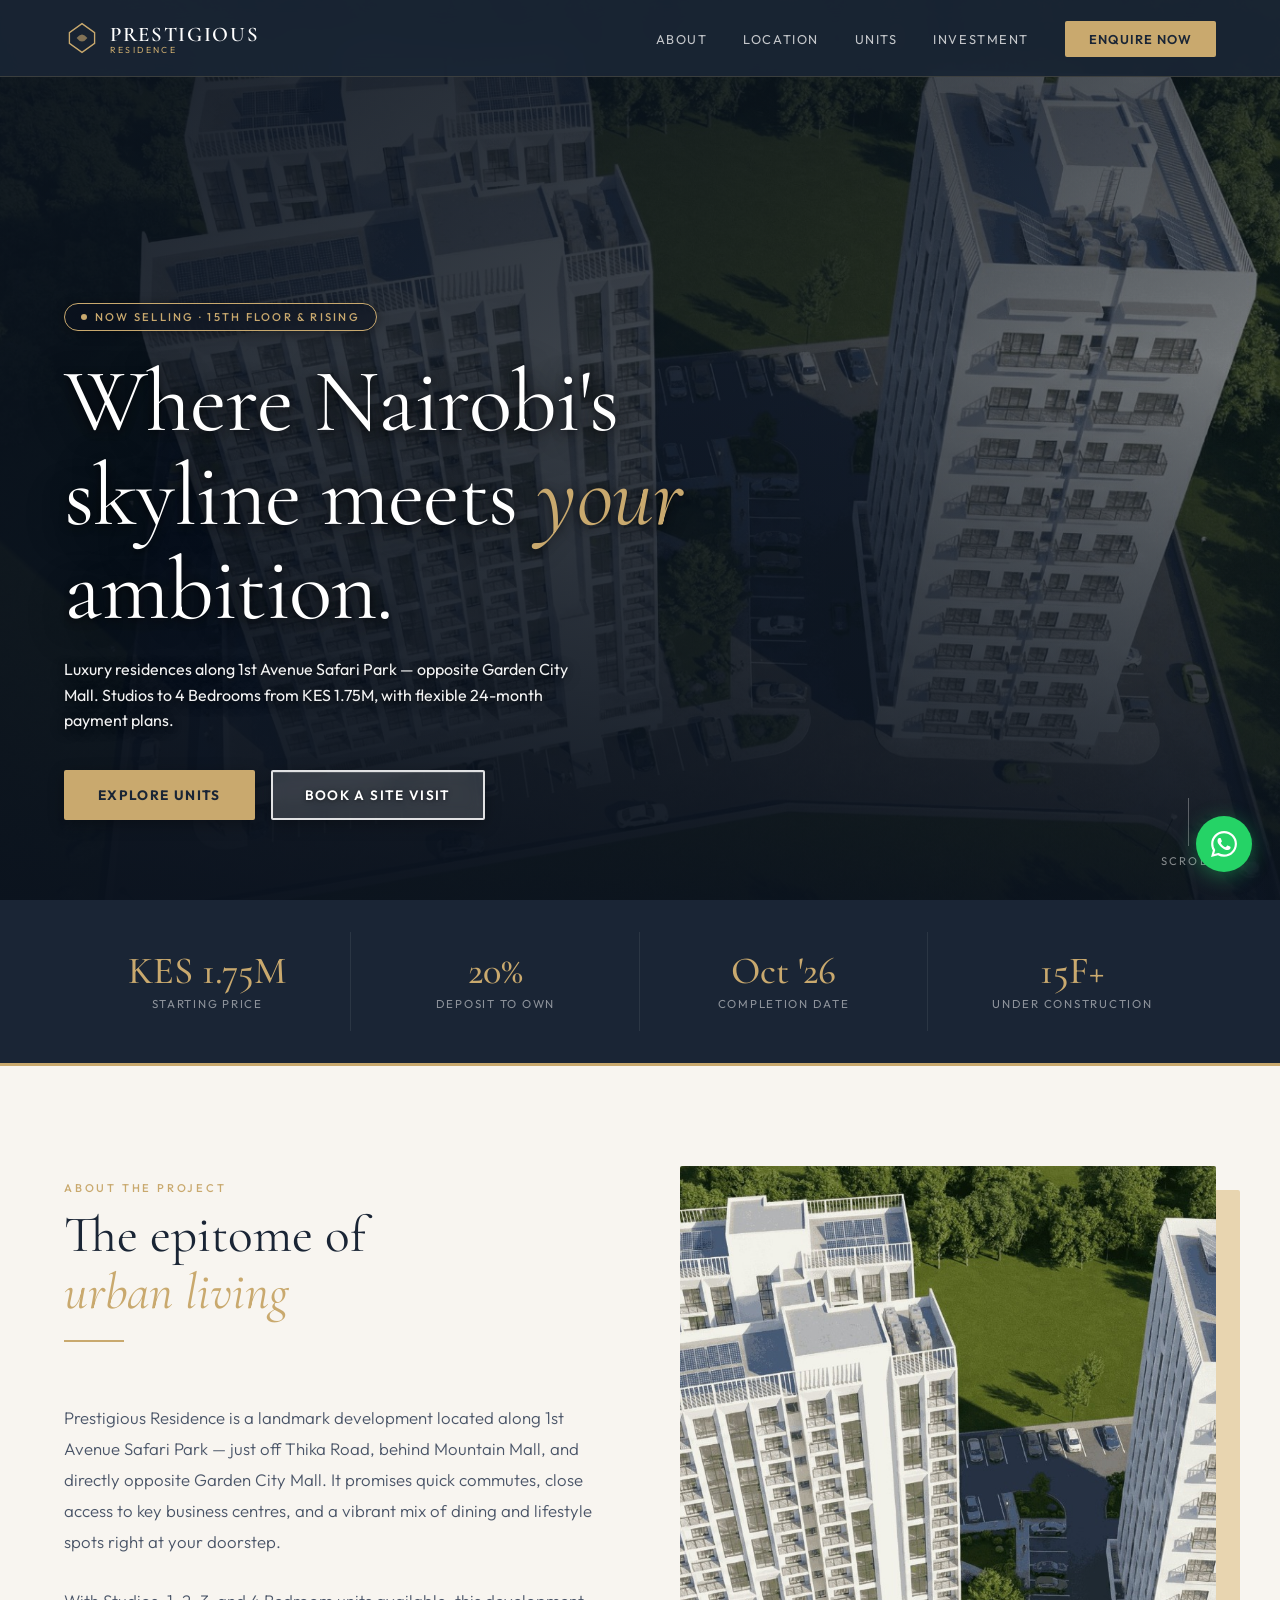
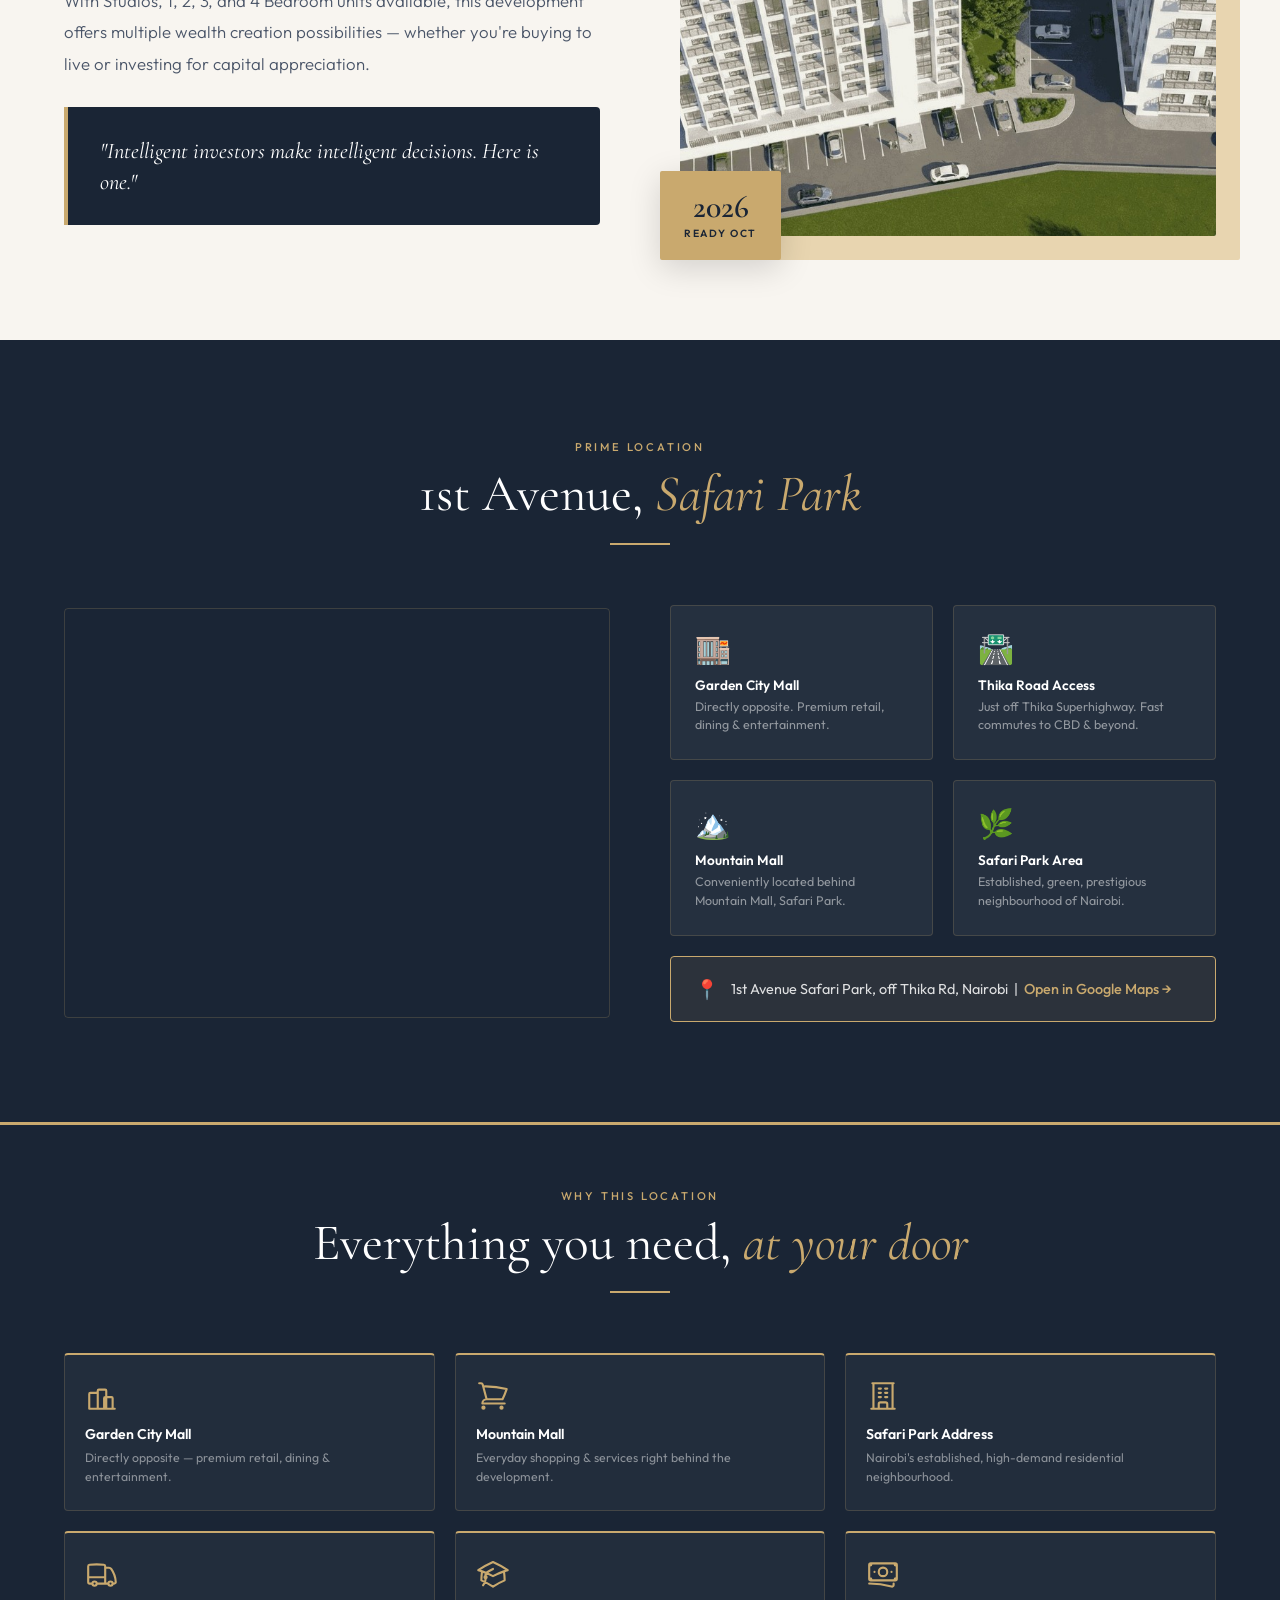
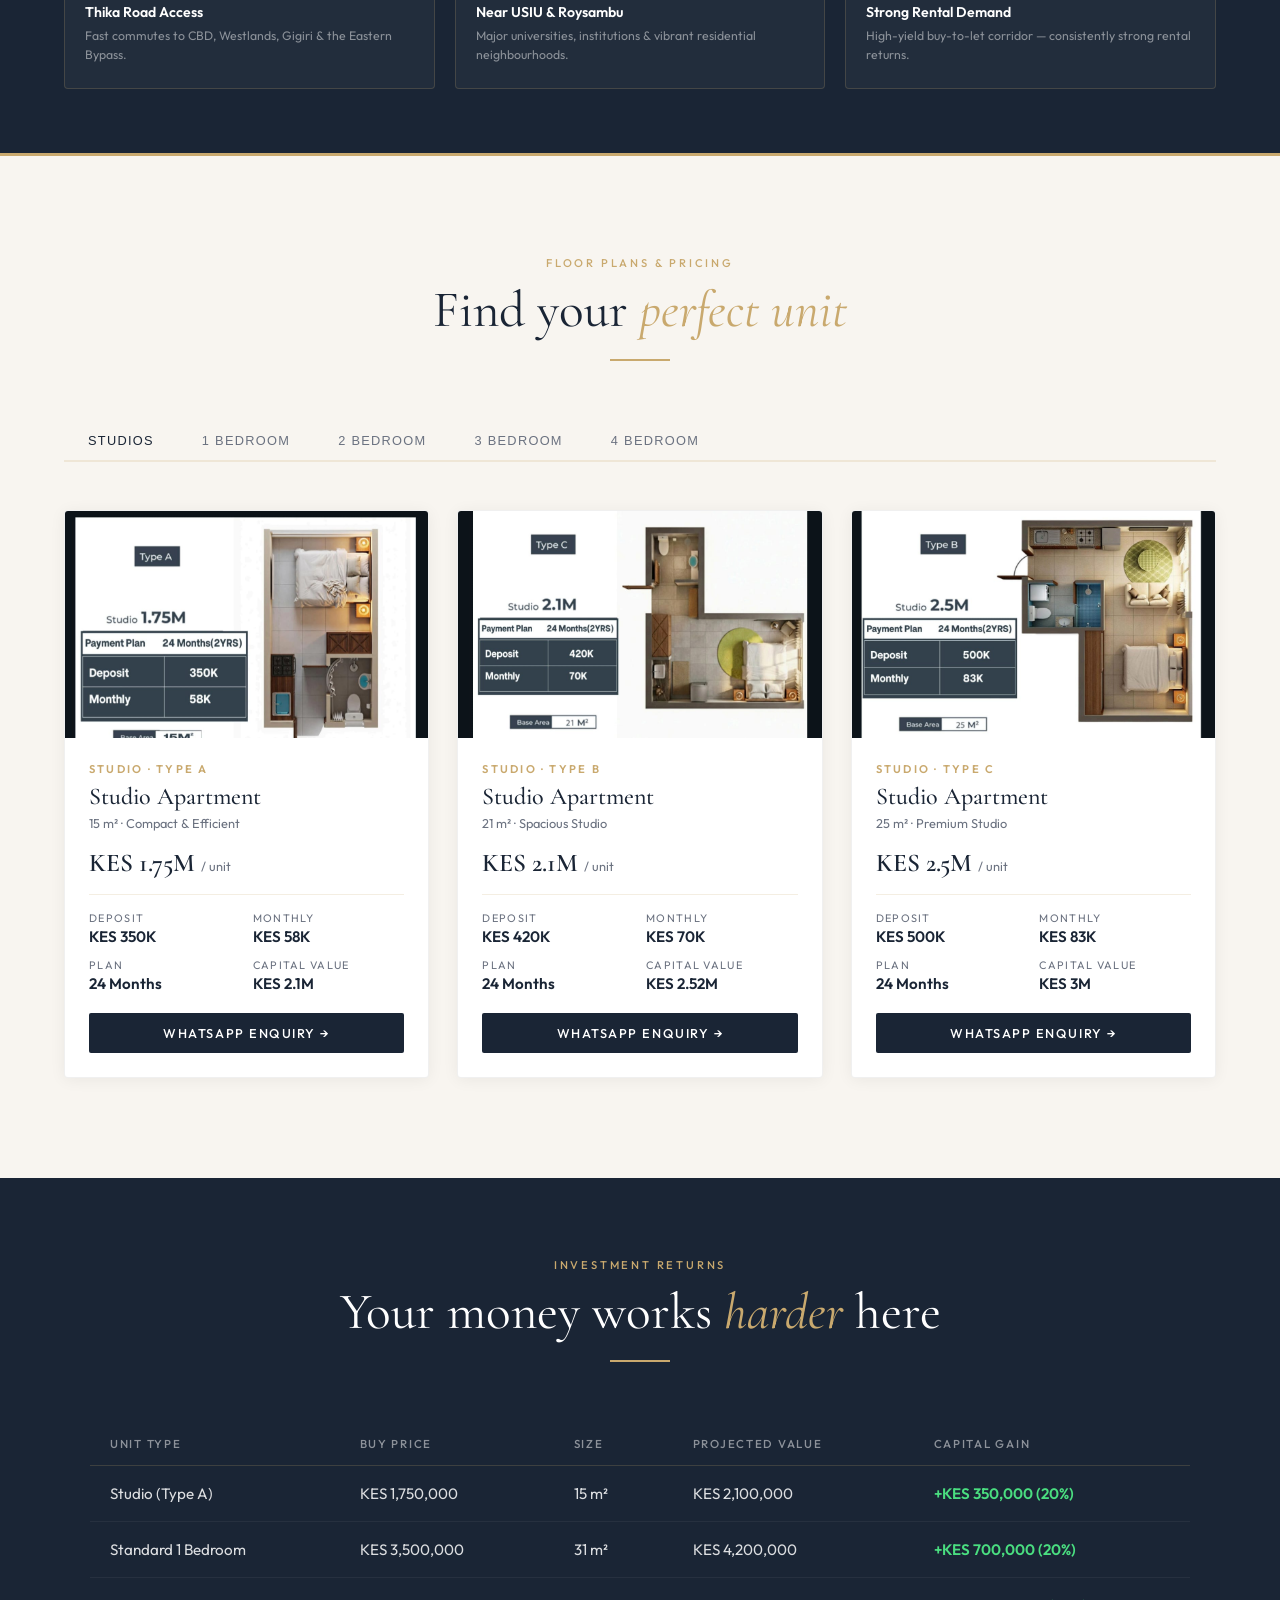
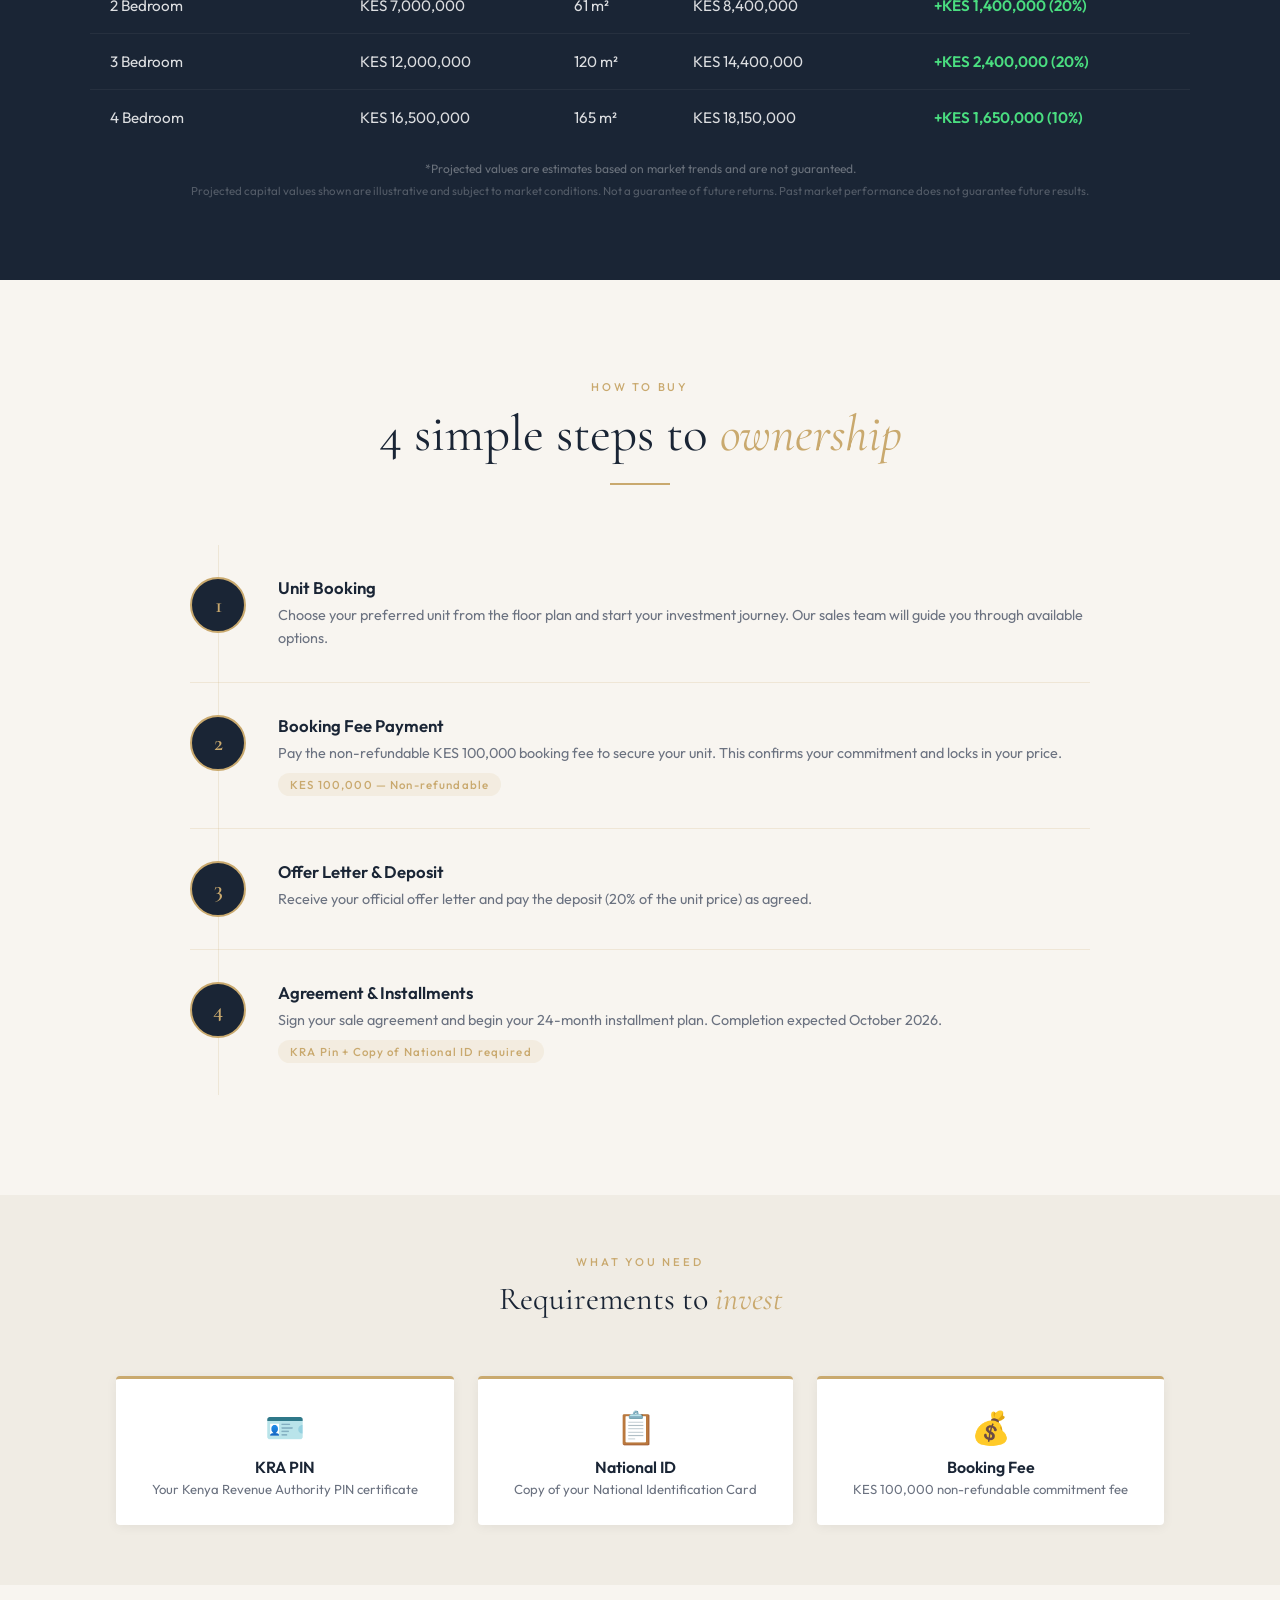
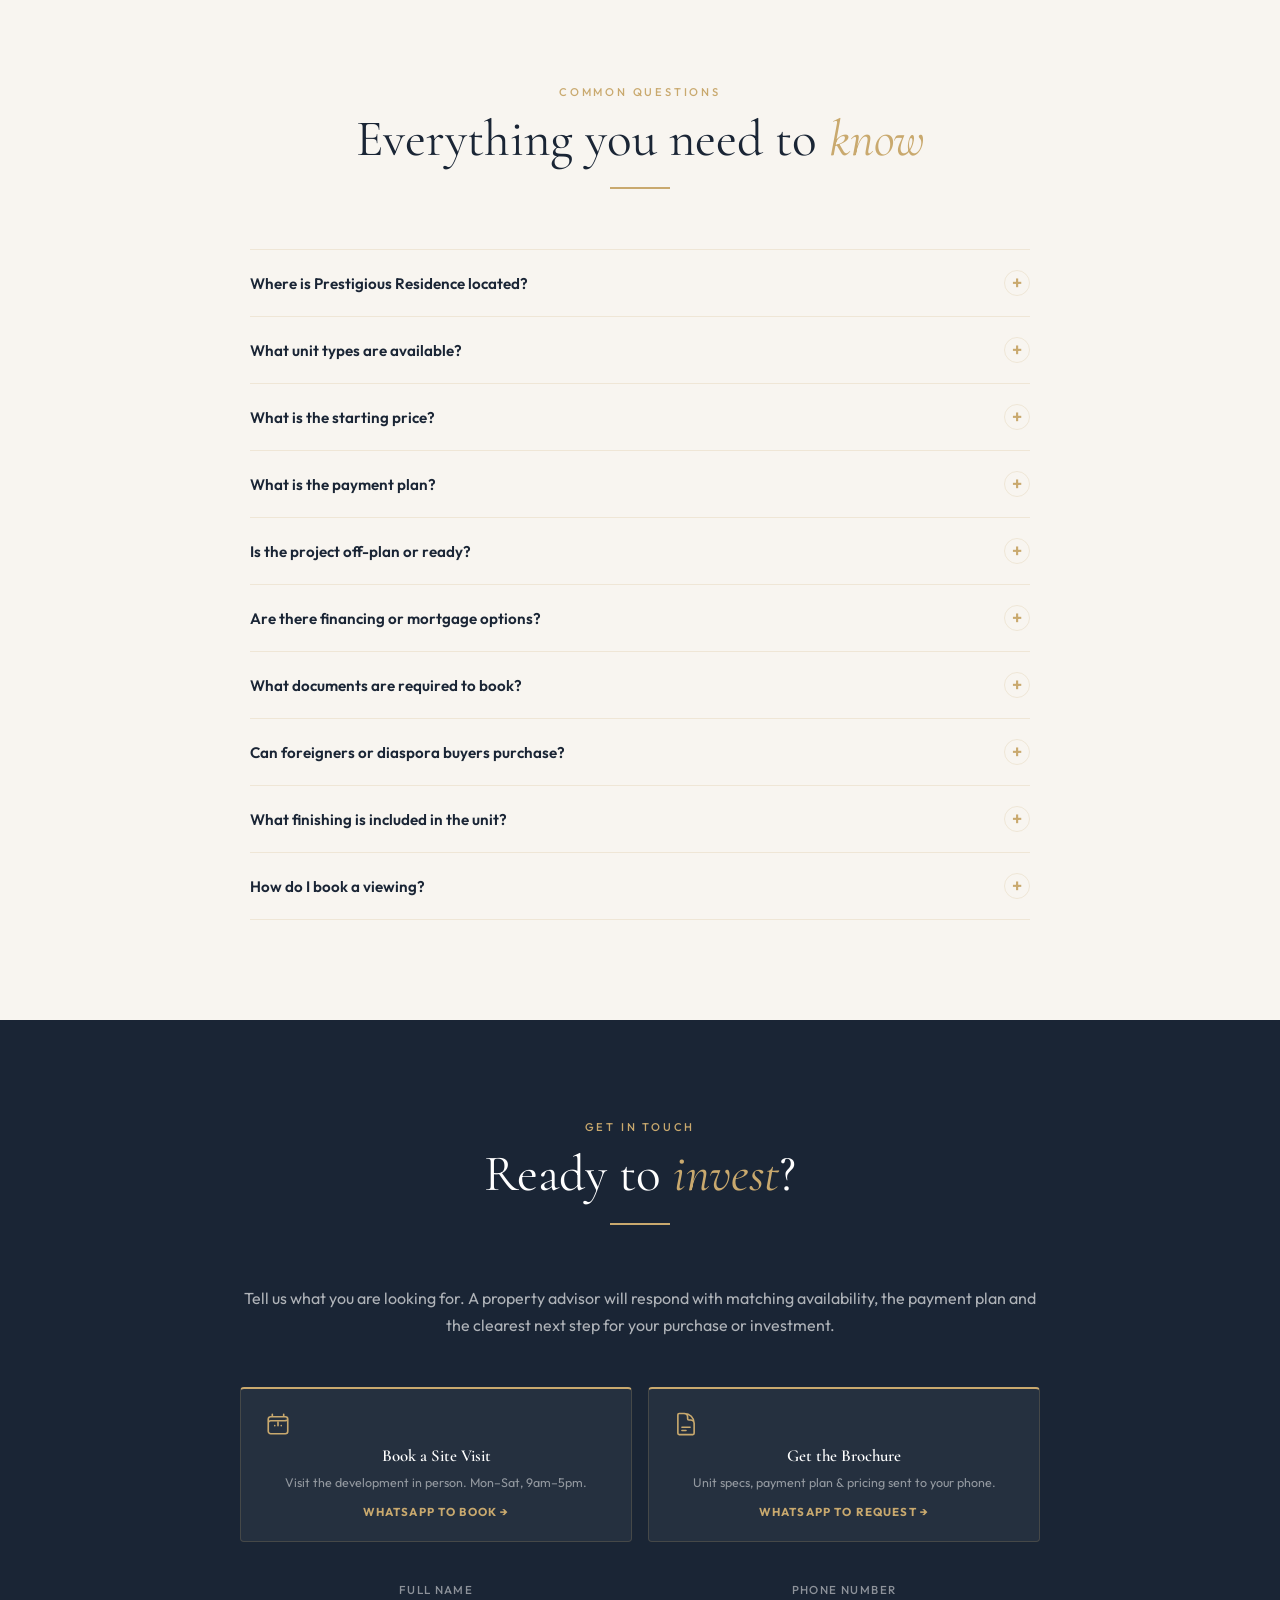
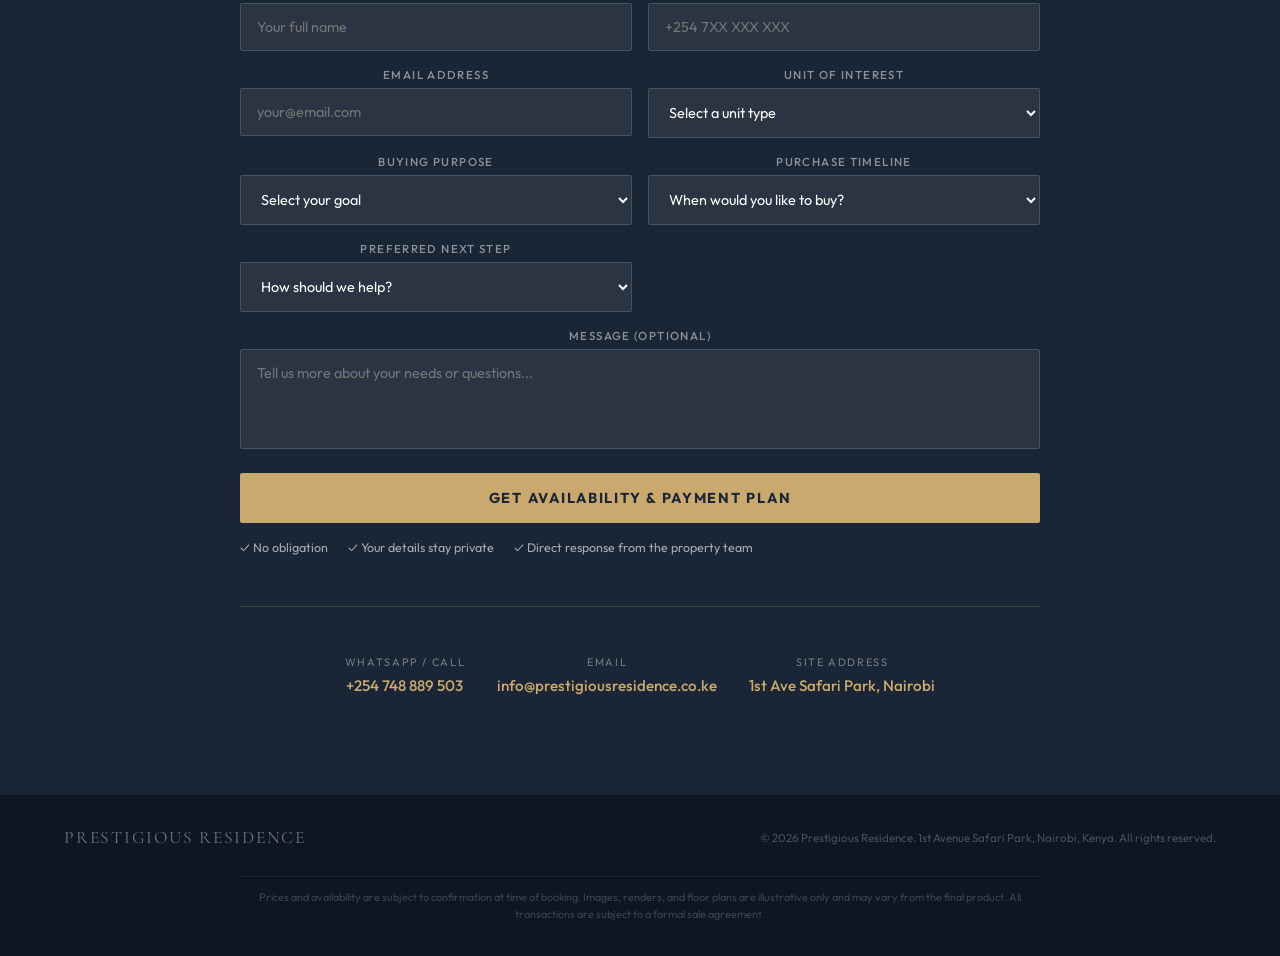
==== commit ed5d7efc: "Improve property lead capture and SEO" ====
--- a/index.html
+++ b/index.html
@@ -3,20 +3,39 @@
 <head>
   <meta charset="UTF-8" />
   <meta name="viewport" content="width=device-width, initial-scale=1.0" />
-  <title>Prestigious Residence | Safari Park, Nairobi</title>
-  <meta name="description" content="Luxury apartments along 1st Avenue Safari Park, Nairobi. Studios to 4 Bedrooms from KES 1.75M. Flexible 24-month payment plans. Own your piece of Nairobi's skyline." />
+  <title>Apartments for Sale in Safari Park, Nairobi | Prestigious Residence</title>
+  <meta name="description" content="Buy a studio, 1, 2, 3 or 4 bedroom apartment at Prestigious Residence, 1st Avenue Safari Park, Nairobi. From KES 1.75M with a 20% deposit and flexible 24-month payment plan." />
+  <meta name="robots" content="index, follow, max-image-preview:large, max-snippet:-1, max-video-preview:-1" />
+  <meta name="theme-color" content="#1a2535" />
   <meta property="og:title" content="Prestigious Residence | Safari Park, Nairobi" />
   <meta property="og:description" content="Modern luxury apartments from KES 1.75M. Studios to 4BR. 20% deposit, 24-month flexible payment plan. Off Thika Road, opposite Garden City Mall." />
-  <meta property="og:image" content="./assets/hero.jpeg" />
-  <meta property="og:url" content="https://prestigious-residence-website.vercel.app/" />
+  <meta property="og:image" content="https://www.prestigiousresidence.co.ke/assets/hero.jpeg" />
+  <meta property="og:image:alt" content="Prestigious Residence apartment development in Safari Park, Nairobi" />
+  <meta property="og:url" content="https://www.prestigiousresidence.co.ke/" />
   <meta property="og:type" content="website" />
   <meta property="og:image:width" content="1600" />
   <meta property="og:image:height" content="949" />
   <meta name="twitter:card" content="summary_large_image" />
   <meta name="twitter:title" content="Prestigious Residence | Safari Park, Nairobi" />
   <meta name="twitter:description" content="Modern luxury apartments from KES 1.75M. Studios to 4BR. 20% deposit, 24-month flexible payment plan. Off Thika Road, opposite Garden City Mall." />
-  <meta name="twitter:image" content="https://prestigious-residence-website.vercel.app/assets/hero.jpeg" />
-  <link rel="canonical" href="https://prestigious-residence-website.vercel.app/" />
+  <meta name="twitter:image" content="https://www.prestigiousresidence.co.ke/assets/hero.jpeg" />
+  <link rel="canonical" href="https://www.prestigiousresidence.co.ke/" />
+  <script type="application/ld+json">
+  {
+    "@context": "https://schema.org",
+    "@type": "ApartmentComplex",
+    "@id": "https://www.prestigiousresidence.co.ke/#residence",
+    "name": "Prestigious Residence",
+    "url": "https://www.prestigiousresidence.co.ke/",
+    "image": "https://www.prestigiousresidence.co.ke/assets/hero.jpeg",
+    "description": "Studios and one to four bedroom apartments for sale on 1st Avenue Safari Park, Nairobi, opposite Garden City Mall.",
+    "telephone": "+254748889503",
+    "email": "info@prestigiousresidence.co.ke",
+    "address": {"@type":"PostalAddress","streetAddress":"1st Avenue, Safari Park","addressLocality":"Nairobi","addressCountry":"KE"},
+    "geo": {"@type":"GeoCoordinates","latitude":-1.2297,"longitude":36.8784},
+    "priceRange": "KES 1,750,000 - KES 16,500,000"
+  }
+  </script>
   <link rel="icon" type="image/svg+xml" href="data:image/svg+xml,<svg xmlns='http://www.w3.org/2000/svg' viewBox='0 0 40 40'><rect width='40' height='40' fill='%231a2535'/><path d='M20 4 L34 14 L34 26 L20 36 L6 26 L6 14 Z' stroke='%23c9a96e' stroke-width='1.5' fill='none'/><path d='M14 20 Q20 12 26 20 Q20 28 14 20Z' fill='%23c9a96e' opacity='0.8'/></svg>" />
 
   <!-- META PIXEL — Replace YOUR_PIXEL_ID and uncomment to activate
@@ -118,7 +137,10 @@
     }
     .nav-cta:hover { background: var(--gold-light) !important; color: var(--navy) !important; }
 
-    .hamburger { display: none; flex-direction: column; gap: 5px; cursor: pointer; }
+    .hamburger {
+      display: none; flex-direction: column; gap: 5px; cursor: pointer;
+      appearance: none; border: 0; padding: 8px; background: transparent;
+    }
     .hamburger span { width: 24px; height: 2px; background: white; transition: 0.3s; }
 
     /* ── HERO ── */
@@ -610,6 +632,17 @@
       cursor: pointer; transition: background 0.2s;
     }
     .form-submit button:hover { background: var(--gold-light); }
+    .form-trust {
+      grid-column: 1 / -1; display: flex; gap: 20px; flex-wrap: wrap;
+      color: rgba(255,255,255,0.62); font-size: 0.78rem; line-height: 1.5;
+    }
+    .form-trust span { display: inline-flex; align-items: center; gap: 7px; }
+    .form-status {
+      grid-column: 1 / -1; display: none; padding: 16px 18px;
+      border: 1px solid rgba(201,169,110,.35); background: rgba(201,169,110,.08);
+      color: white; line-height: 1.55;
+    }
+    .form-status.visible { display: block; }
     .contact-alt {
       margin-top: 48px; padding-top: 48px;
       border-top: 1px solid var(--border);
@@ -893,9 +926,9 @@
     <li><a href="#invest">Investment</a></li>
     <li><a href="#contact" class="nav-cta">Enquire Now</a></li>
   </ul>
-  <div class="hamburger" onclick="toggleMenu()">
+  <button class="hamburger" type="button" onclick="toggleMenu()" aria-label="Open navigation" aria-controls="mobileNav" aria-expanded="false">
     <span></span><span></span><span></span>
-  </div>
+  </button>
 </nav>
 
 <!-- MOBILE NAV -->
@@ -1503,8 +1536,8 @@
       <div class="section-line"></div>
     </div>
     <p class="contact-desc fade-up">
-      Fill in the form below and our dedicated team will get back to you within 24 hours 
-      to discuss your investment, arrange a site visit, or answer any questions.
+      Tell us what you are looking for. A property advisor will respond with matching availability,
+      the payment plan and the clearest next step for your purchase or investment.
     </p>
     <div class="contact-quick-cta fade-up">
       <a class="quick-cta-card" href="https://wa.me/254748889503?text=Hi!%20I'd%20like%20to%20book%20a%20site%20visit%20at%20Prestigious%20Residence.%20Please%20confirm%20a%20convenient%20time." target="_blank" rel="noopener">
@@ -1526,6 +1559,11 @@
     </div>
     <form class="contact-form fade-up" action="https://formspree.io/f/xyknjkbk" method="POST" id="contactForm">
       <input type="hidden" name="_subject" value="New Enquiry — Prestigious Residence" />
+      <input type="hidden" name="source_url" id="sourceUrl" />
+      <input type="hidden" name="utm_source" id="utmSource" />
+      <input type="hidden" name="utm_medium" id="utmMedium" />
+      <input type="hidden" name="utm_campaign" id="utmCampaign" />
+      <input type="hidden" name="utm_content" id="utmContent" />
       <div class="form-group">
         <label>Full Name</label>
         <input type="text" name="name" placeholder="Your full name" required />
@@ -1540,7 +1578,7 @@
       </div>
       <div class="form-group">
         <label>Unit of Interest</label>
-        <select name="unit">
+        <select name="unit" required>
           <option value="">Select a unit type</option>
           <option>Studio — from KES 1.75M</option>
           <option>1 Bedroom Standard — KES 3.5M</option>
@@ -1552,13 +1590,46 @@
           <option>4 Bedroom — KES 16.5M</option>
         </select>
       </div>
+      <div class="form-group">
+        <label>Buying Purpose</label>
+        <select name="buying_purpose" required>
+          <option value="">Select your goal</option>
+          <option value="home">A home to live in</option>
+          <option value="investment">Rental investment</option>
+          <option value="both">Considering both</option>
+        </select>
+      </div>
+      <div class="form-group">
+        <label>Purchase Timeline</label>
+        <select name="purchase_timeline" required>
+          <option value="">When would you like to buy?</option>
+          <option value="0-30-days">Within 30 days</option>
+          <option value="1-3-months">Within 1–3 months</option>
+          <option value="3-6-months">Within 3–6 months</option>
+          <option value="researching">Just researching</option>
+        </select>
+      </div>
+      <div class="form-group">
+        <label>Preferred Next Step</label>
+        <select name="preferred_next_step" required>
+          <option value="">How should we help?</option>
+          <option value="site-visit">Book a site visit</option>
+          <option value="brochure">Send brochure &amp; price list</option>
+          <option value="call">Call me</option>
+          <option value="whatsapp">WhatsApp me</option>
+        </select>
+      </div>
       <div class="form-group full">
         <label>Message (Optional)</label>
         <textarea name="message" placeholder="Tell us more about your needs or questions..."></textarea>
       </div>
       <div class="form-submit">
-        <button type="submit" id="submitBtn">Send Enquiry</button>
-      </div>
+        <button type="submit" id="submitBtn">Get Availability &amp; Payment Plan</button>
+      </div>
+      <div class="form-trust" aria-label="Enquiry commitments">
+        <span>✓ No obligation</span><span>✓ Your details stay private</span><span>✓ Direct response from the property team</span>
+      </div>
+      <div class="form-status" id="formStatus" role="status" aria-live="polite"></div>
     </form>
     <div class="contact-alt fade-up">
       <div class="contact-method">
@@ -1602,6 +1673,8 @@
   // Mobile menu
   function toggleMenu() {
     document.getElementById('mobileNav').classList.toggle('open');
+    const trigger = document.querySelector('.hamburger');
+    if (trigger) trigger.setAttribute('aria-expanded', document.getElementById('mobileNav').classList.contains('open'));
   }
 
   // Scroll animations
@@ -1618,6 +1691,24 @@
   // Form submission via Formspree AJAX
   const form = document.getElementById('contactForm');
   const submitBtn = document.getElementById('submitBtn');
+  const formStatus = document.getElementById('formStatus');
+  const params = new URLSearchParams(window.location.search);
+  document.getElementById('sourceUrl').value = window.location.href;
+  ['Source', 'Medium', 'Campaign', 'Content'].forEach(function(key) {
+    const field = document.getElementById('utm' + key);
+    if (field) field.value = params.get('utm_' + key.toLowerCase()) || '';
+  });
+
+  function trackLeadEvent(name, data) {
+    if (typeof window.gtag === 'function') window.gtag('event', name, data || {});
+    if (typeof window.fbq === 'function') window.fbq('trackCustom', name, data || {});
+  }
+
+  document.querySelectorAll('a[href*="wa.me"]').forEach(function(link) {
+    link.addEventListener('click', function() {
+      trackLeadEvent('whatsapp_enquiry', { link_text: link.textContent.trim(), destination: link.href });
+    });
+  });
   if (form) {
     form.addEventListener('submit', async function(e) {
       e.preventDefault();
@@ -1631,13 +1722,16 @@
           headers: { 'Accept': 'application/json' }
         });
         if (response.ok) {
-          submitBtn.textContent = '✓ Enquiry Sent! We\'ll be in touch within 24 hours.';
+          submitBtn.textContent = '✓ Enquiry received';
           submitBtn.style.background = '#4ade80';
           submitBtn.style.color = '#0d2818';
           submitBtn.style.opacity = '1';
           form.reset();
+          formStatus.textContent = 'Thank you. Your enquiry has been recorded and a property advisor will contact you with availability, pricing and your requested next step.';
+          formStatus.classList.add('visible');
+          trackLeadEvent('generate_lead', { form_name: 'property_enquiry' });
           setTimeout(() => {
-            submitBtn.textContent = 'Send Enquiry';
+            submitBtn.textContent = 'Get Availability & Payment Plan';
             submitBtn.style.background = '';
             submitBtn.style.color = '';
             submitBtn.disabled = false;
@@ -1646,12 +1740,12 @@
           throw new Error('Form error');
         }
       } catch {
-        submitBtn.textContent = 'Error — please try again';
+        submitBtn.textContent = 'Could not send — WhatsApp us instead';
         submitBtn.style.background = '#ef4444';
         submitBtn.style.opacity = '1';
         submitBtn.disabled = false;
         setTimeout(() => {
-          submitBtn.textContent = 'Send Enquiry';
+          submitBtn.textContent = 'Get Availability & Payment Plan';
           submitBtn.style.background = '';
         }, 3000);
       }
@@ -1681,4 +1775,4 @@
   });
 </script>
 </body>
-</html>+</html>
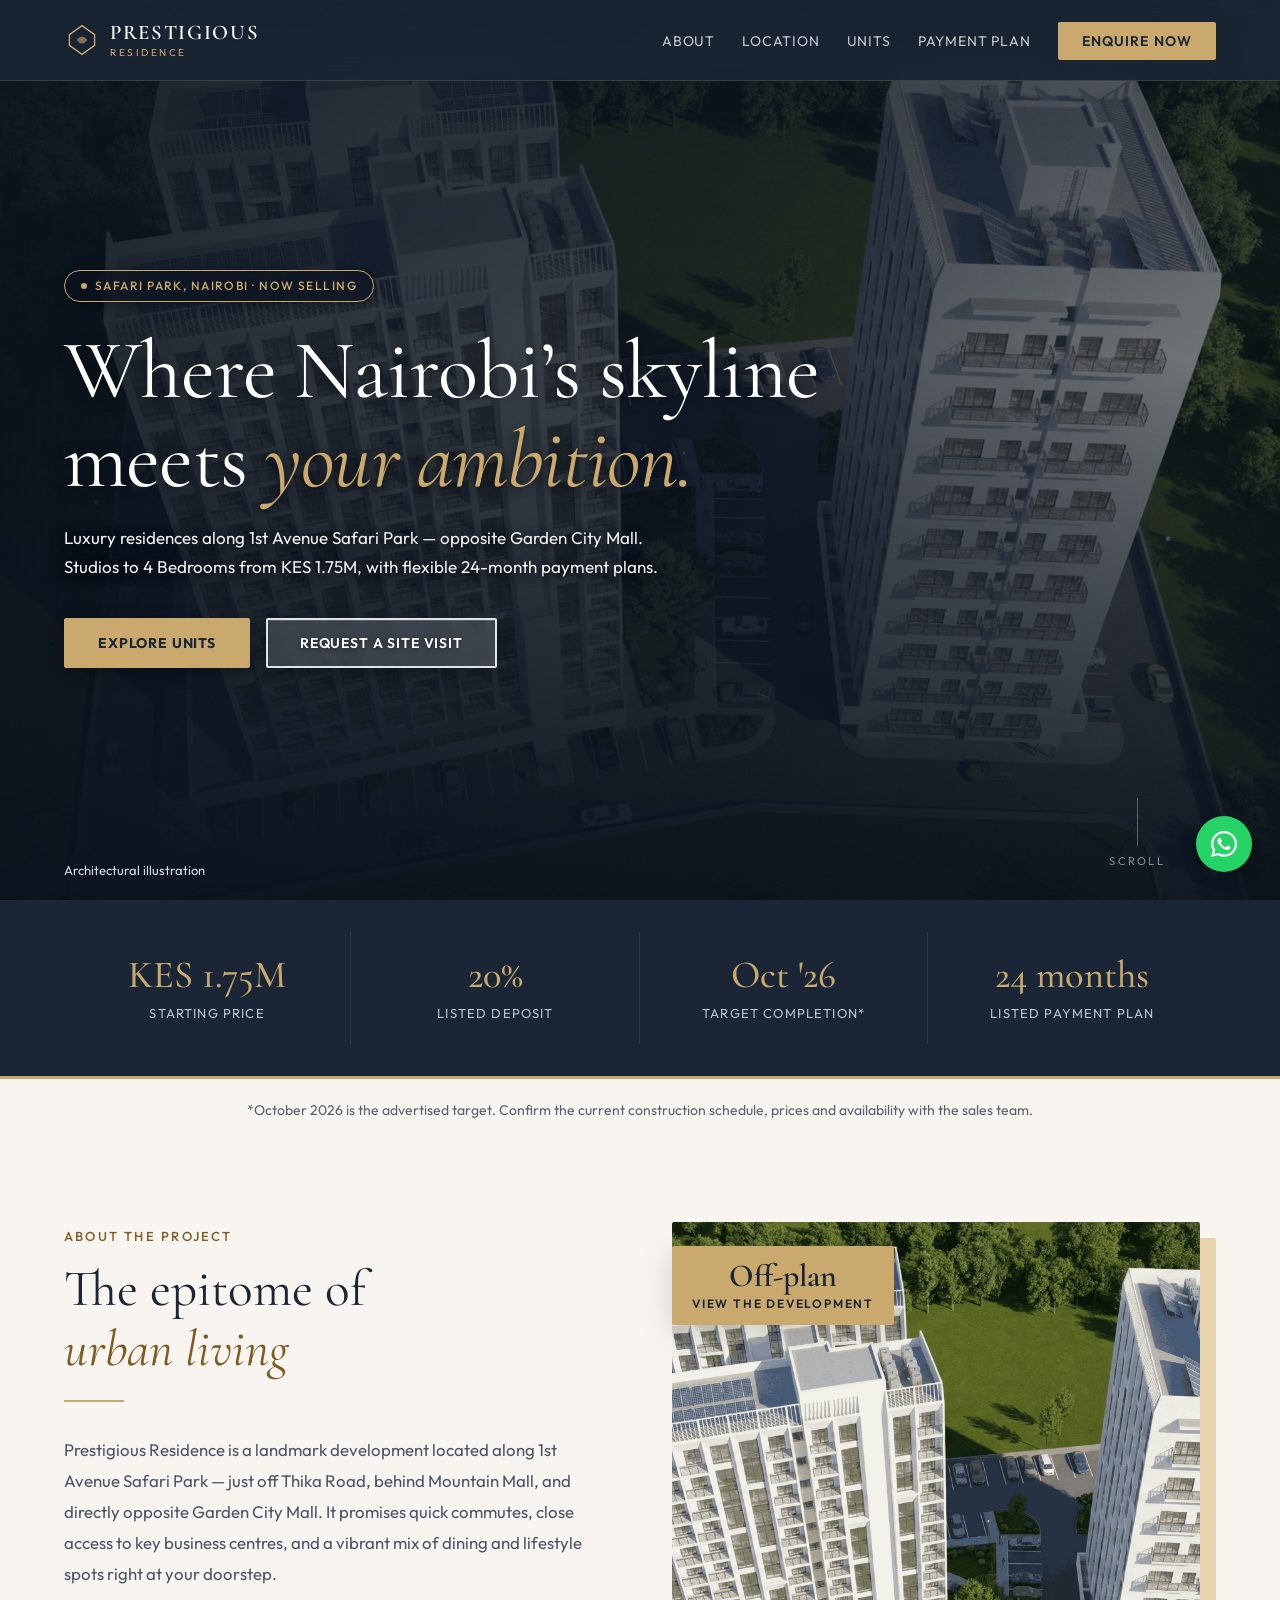
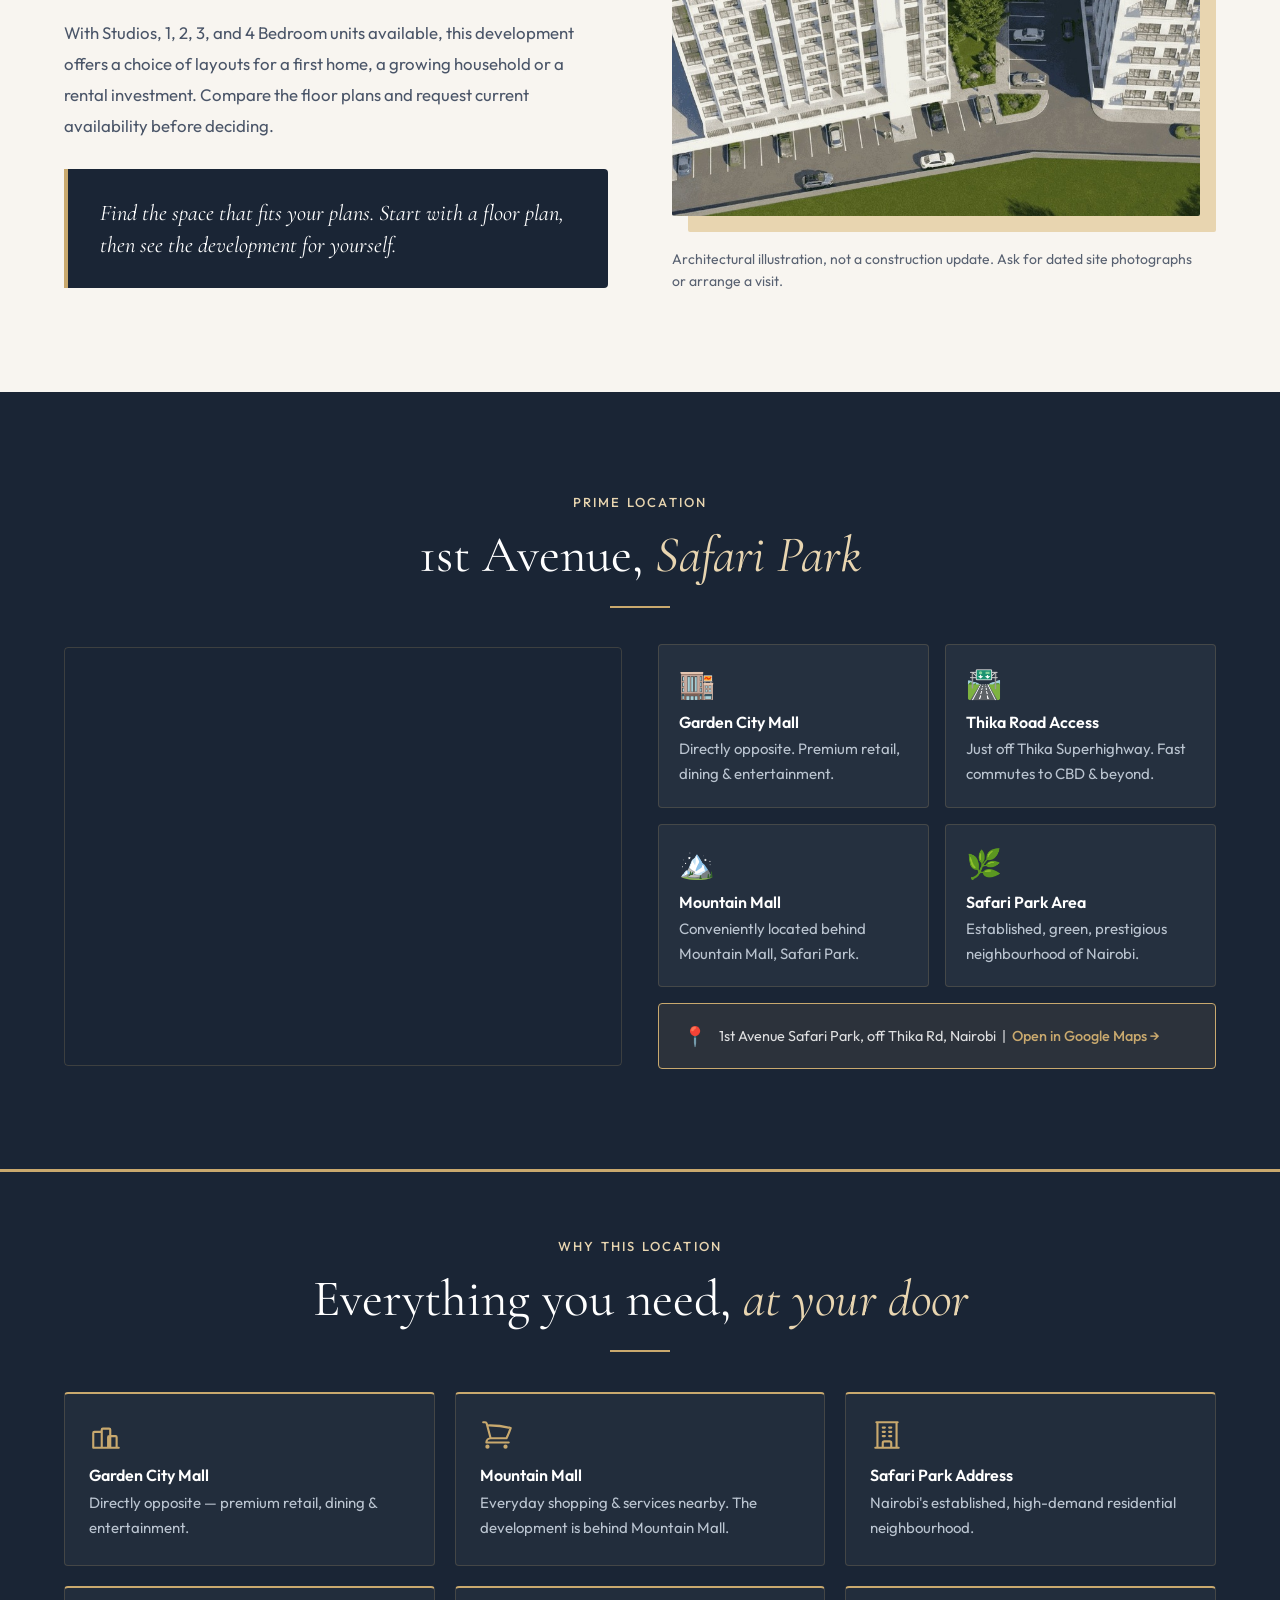
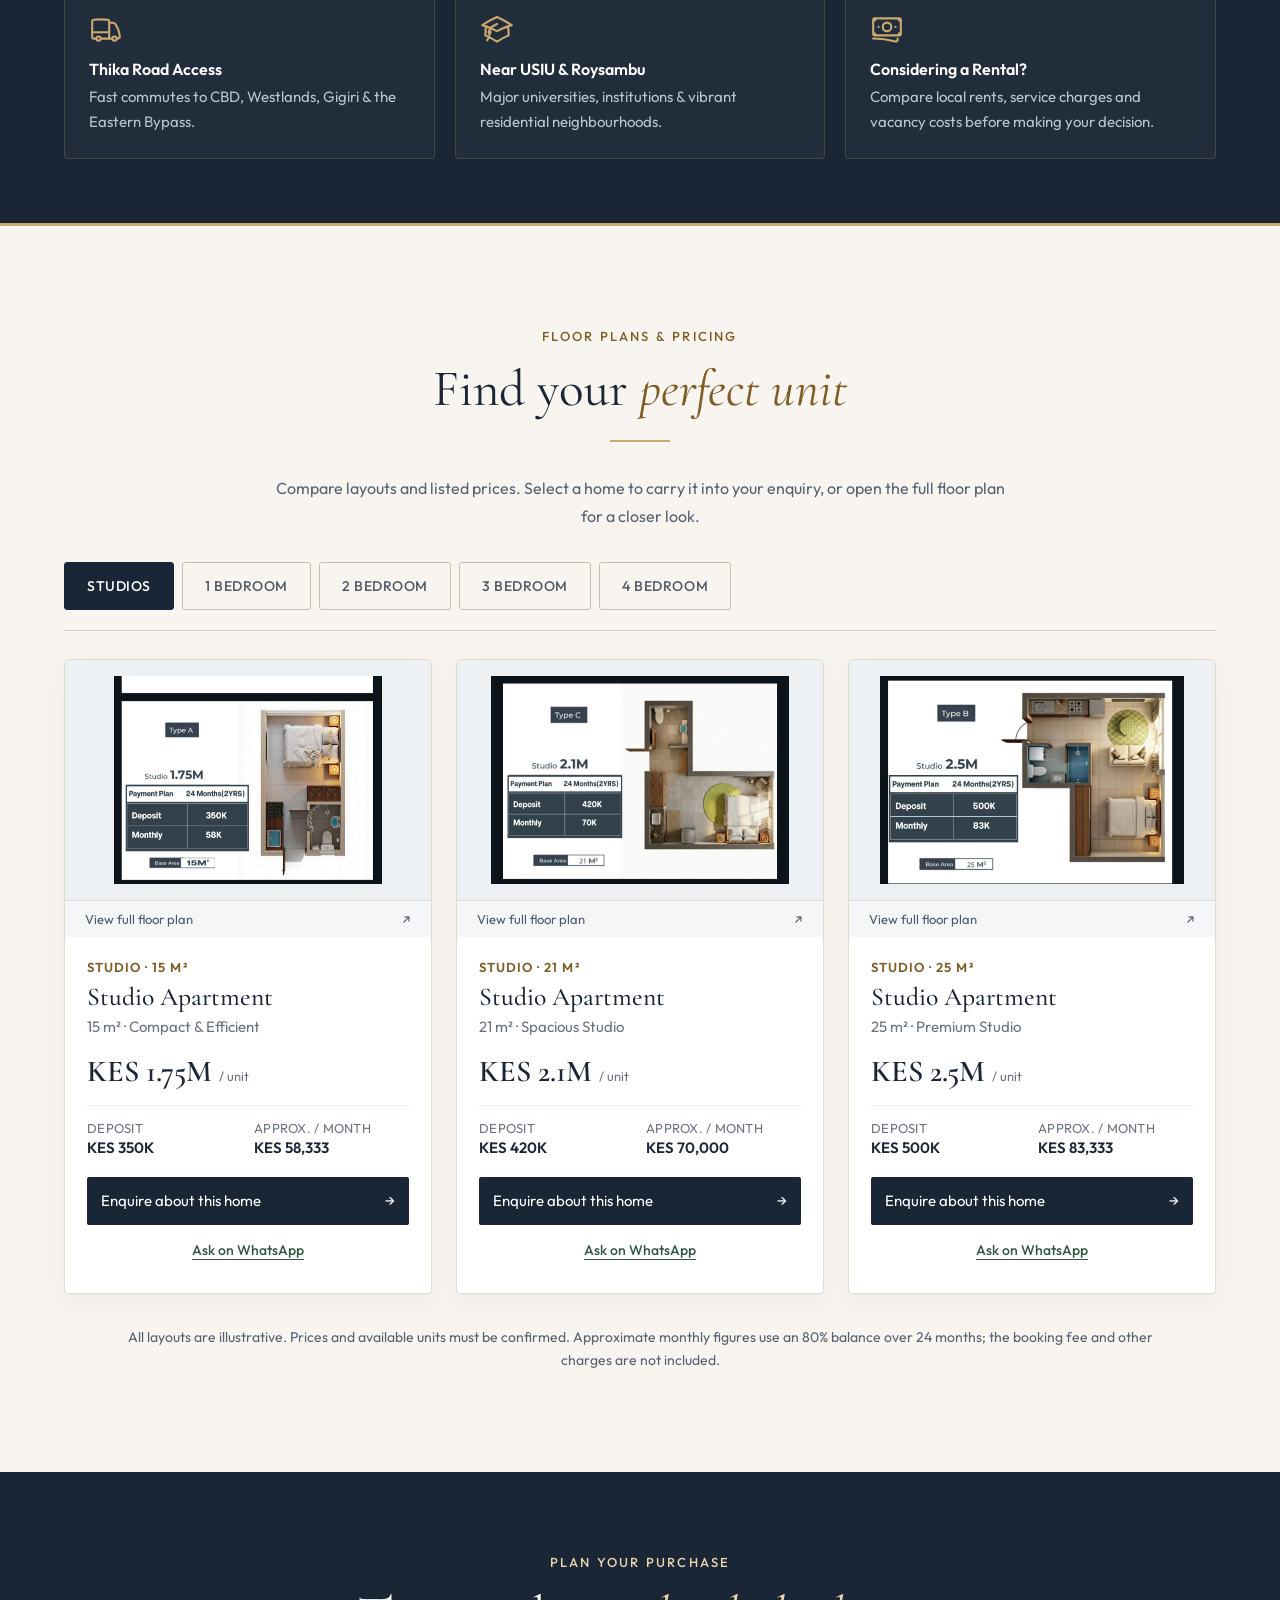
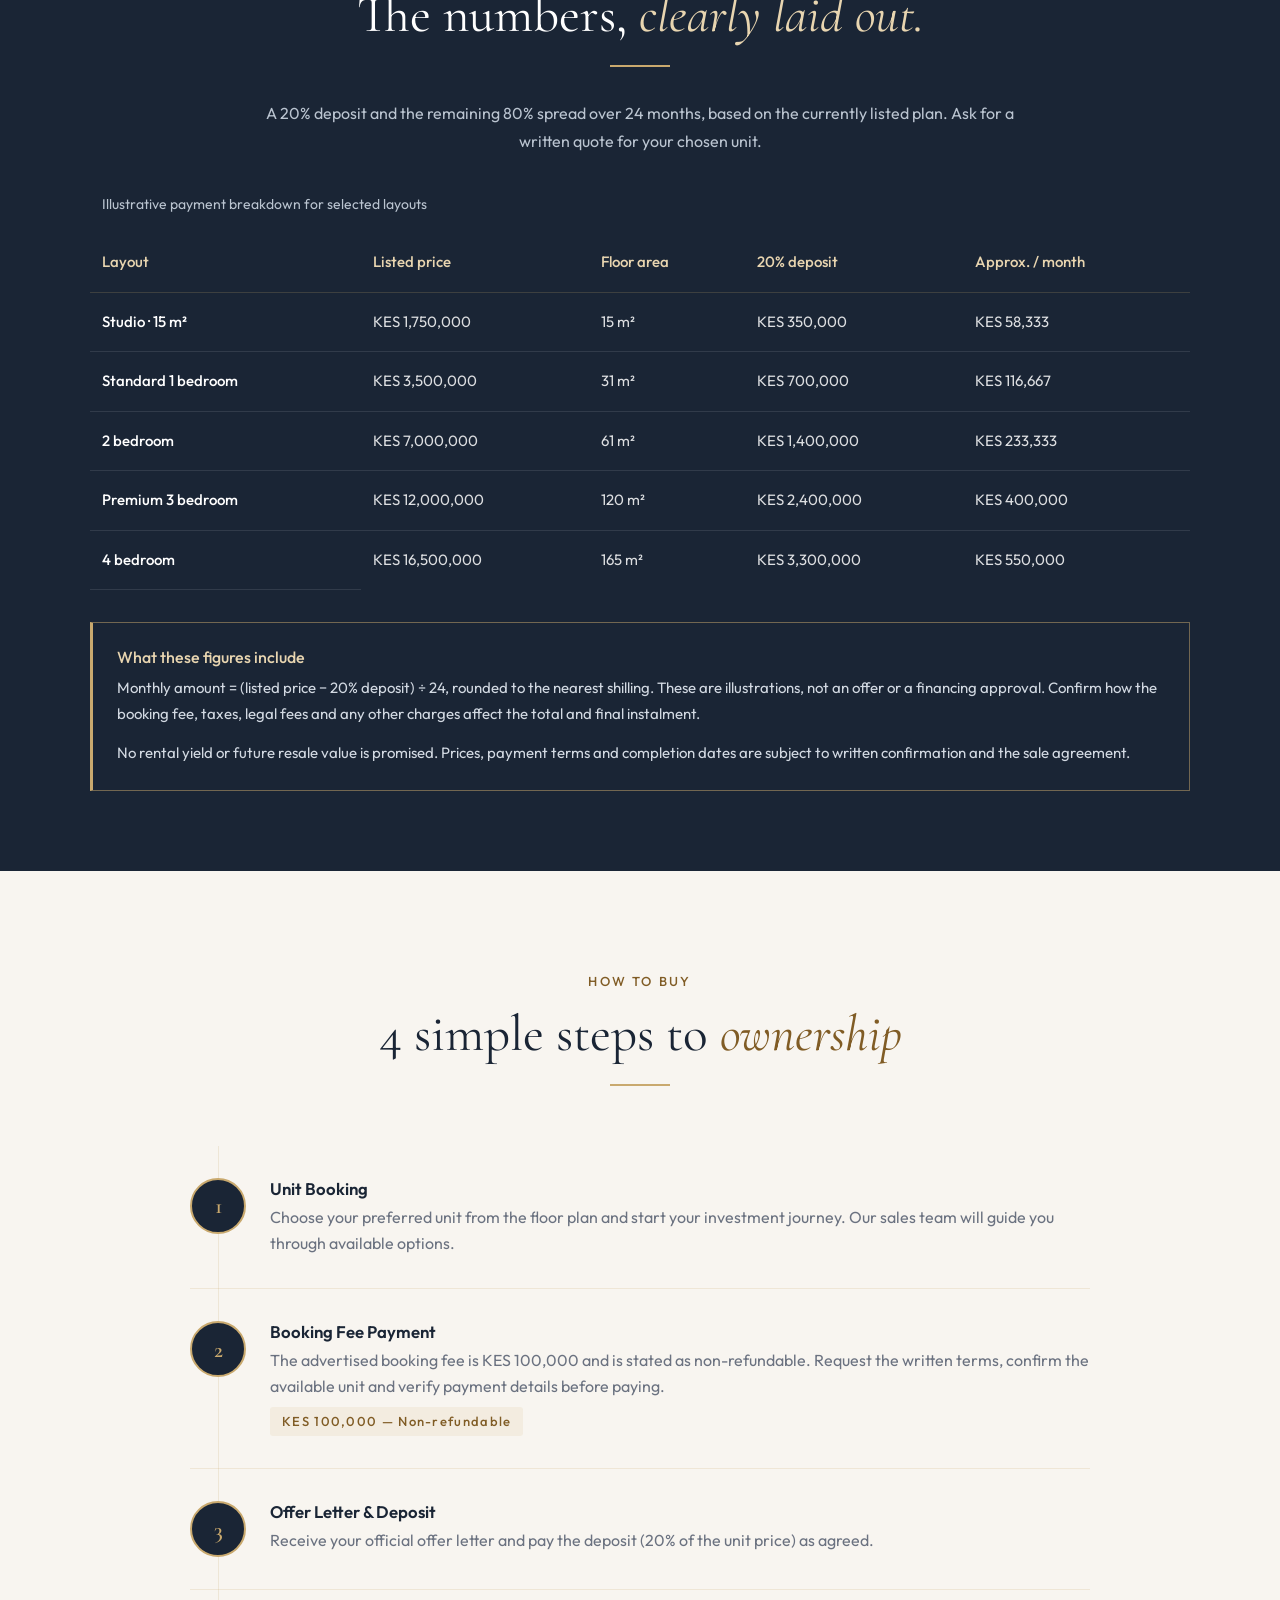
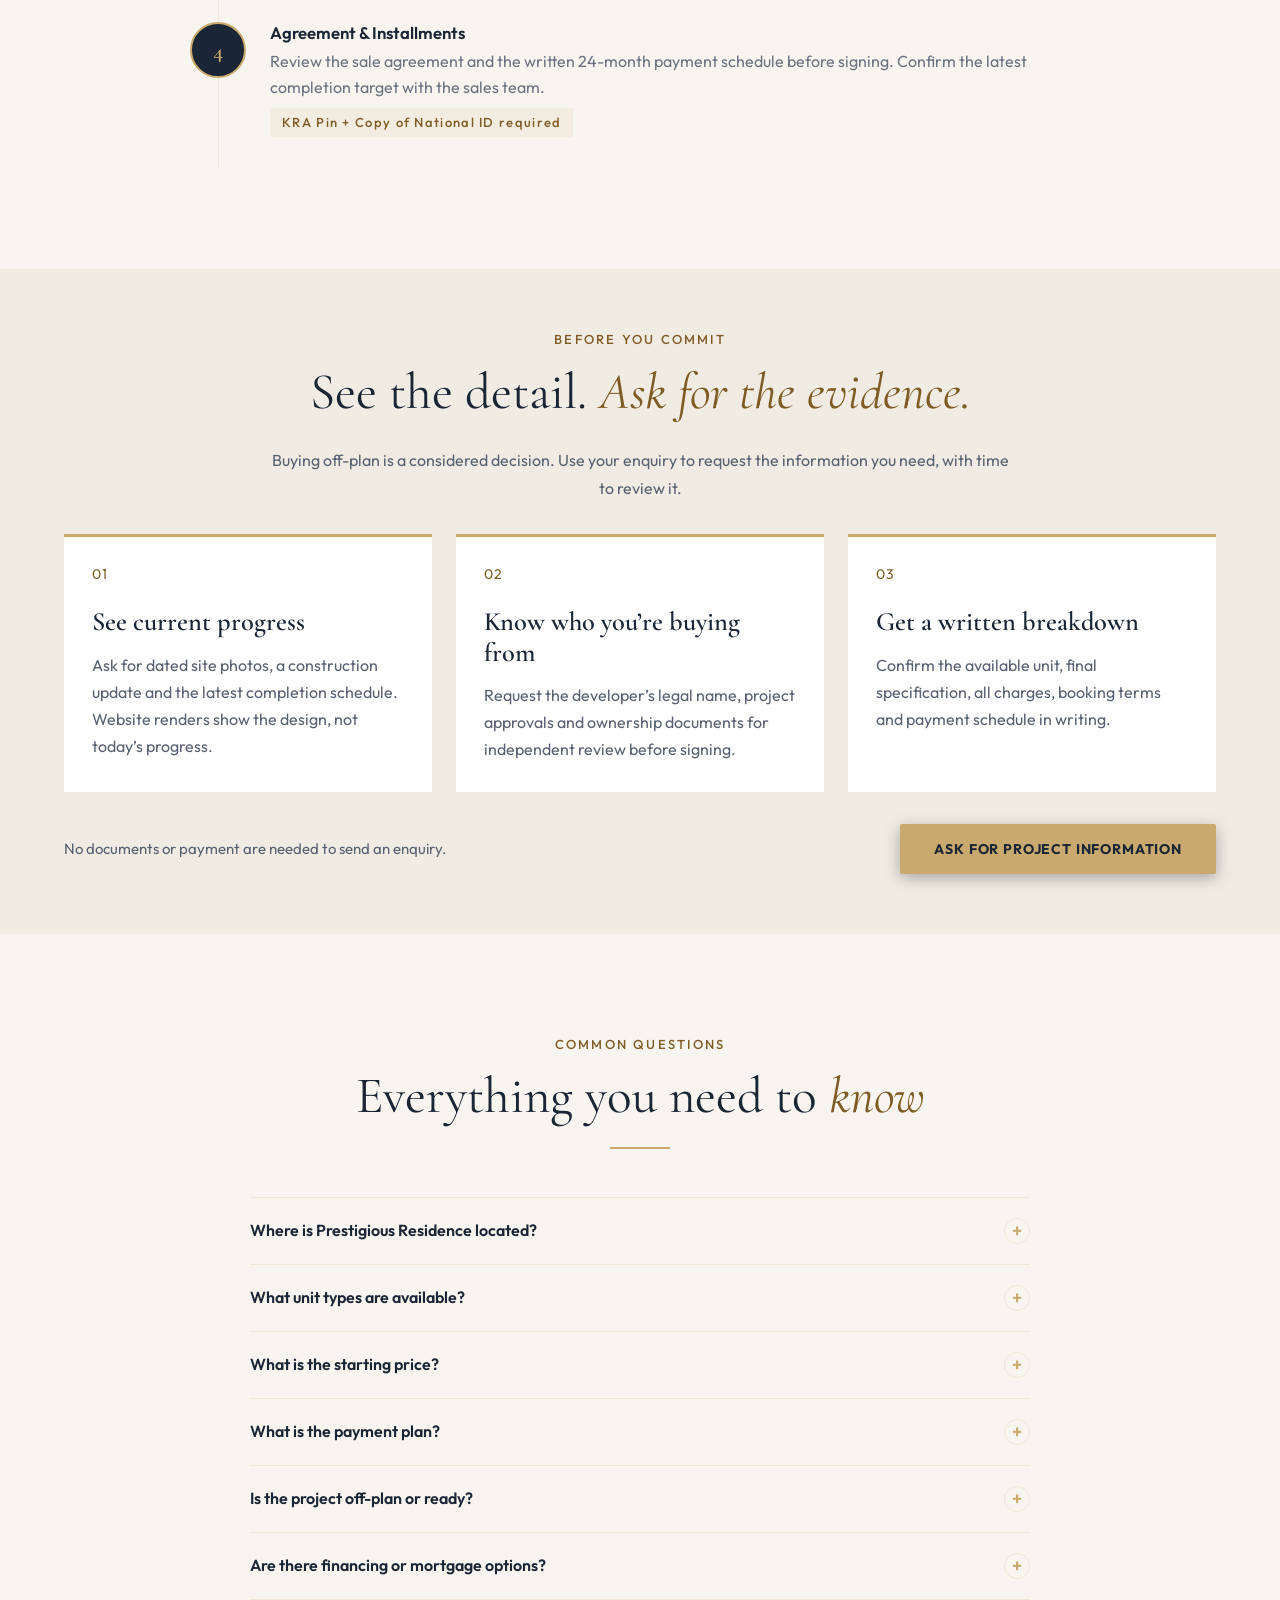
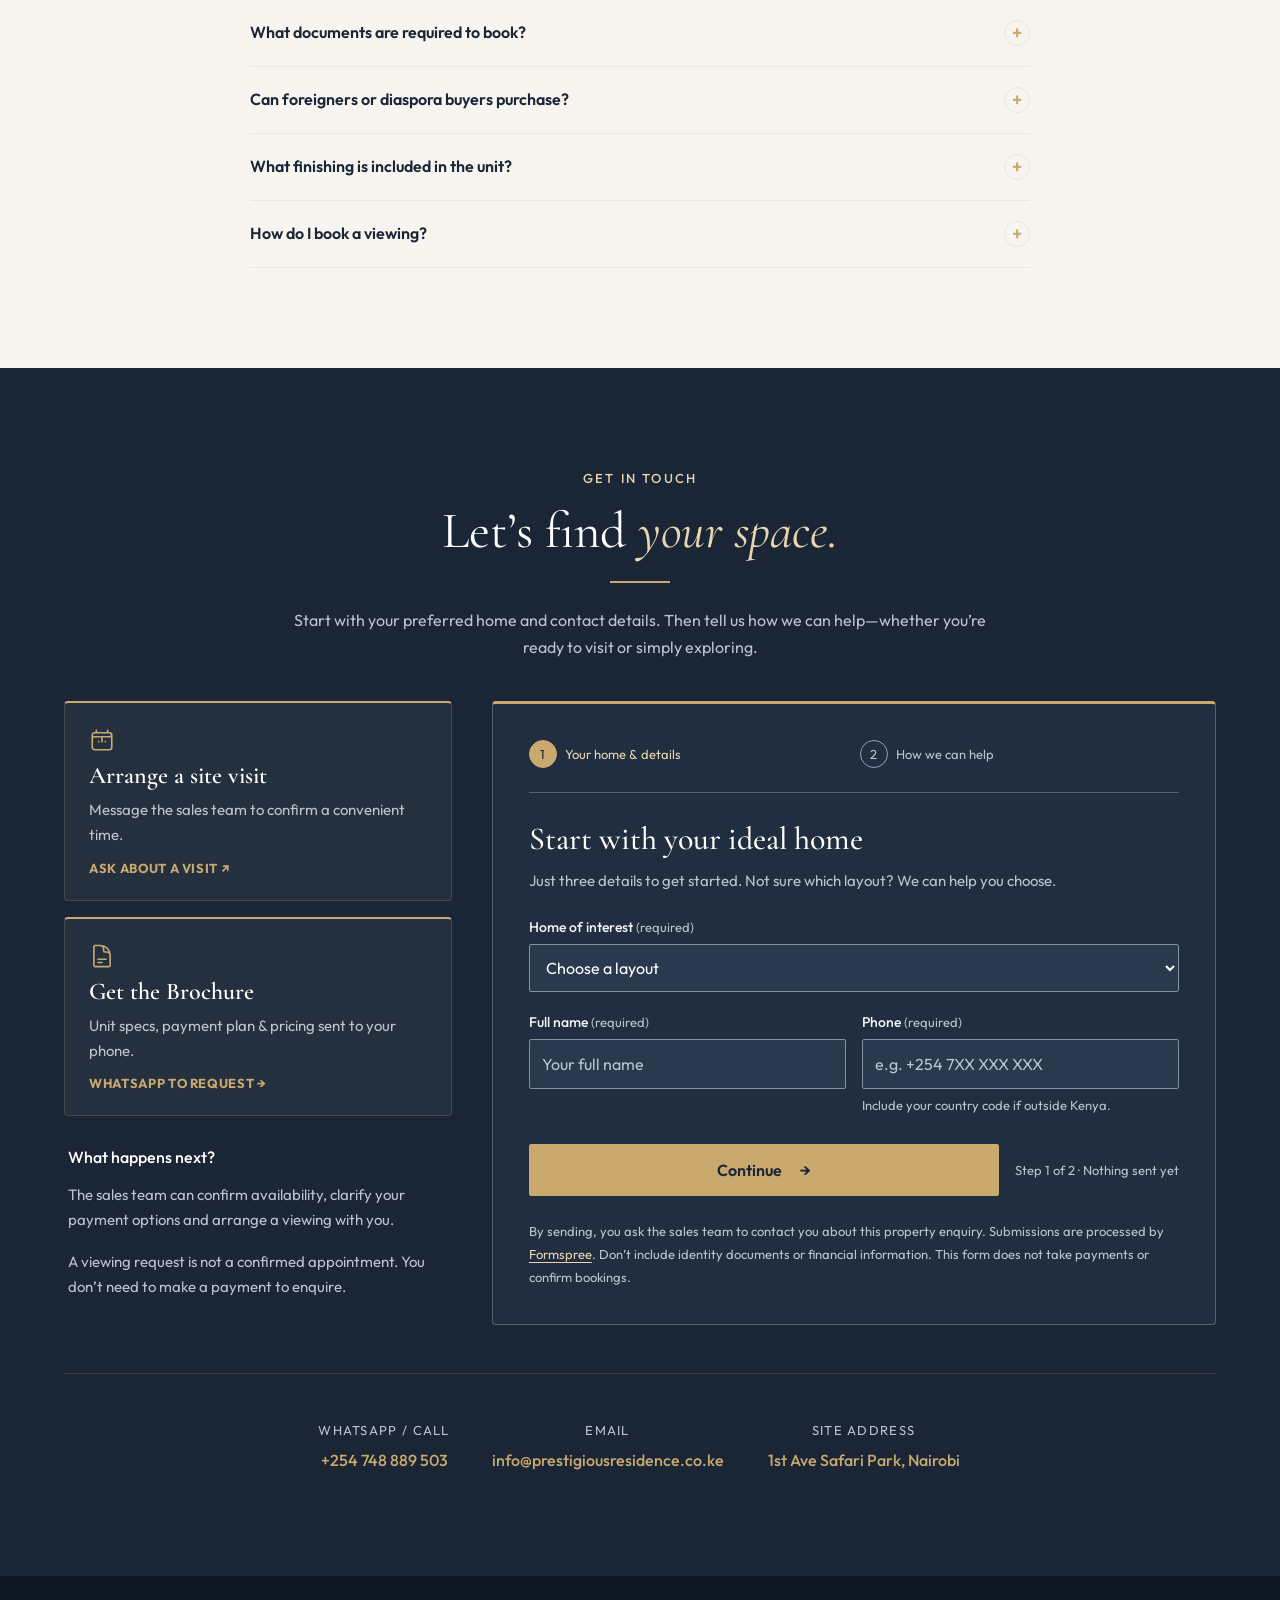
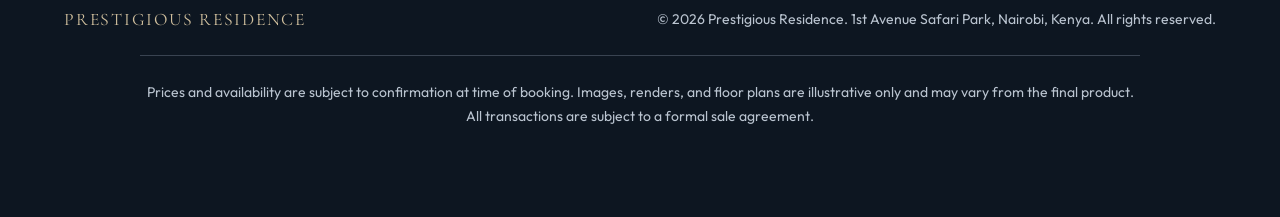
==== commit 6becc840: "Refine property UI, buyer confidence and two-step enquiry" ====
--- a/index.html
+++ b/index.html
@@ -32,8 +32,7 @@
     "telephone": "+254748889503",
     "email": "info@prestigiousresidence.co.ke",
     "address": {"@type":"PostalAddress","streetAddress":"1st Avenue, Safari Park","addressLocality":"Nairobi","addressCountry":"KE"},
-    "geo": {"@type":"GeoCoordinates","latitude":-1.2297,"longitude":36.8784},
-    "priceRange": "KES 1,750,000 - KES 16,500,000"
+    "hasMap": "https://maps.app.goo.gl/Sd9cjX75icJV3e4y9"
   }
   </script>
   <link rel="icon" type="image/svg+xml" href="data:image/svg+xml,<svg xmlns='http://www.w3.org/2000/svg' viewBox='0 0 40 40'><rect width='40' height='40' fill='%231a2535'/><path d='M20 4 L34 14 L34 26 L20 36 L6 26 L6 14 Z' stroke='%23c9a96e' stroke-width='1.5' fill='none'/><path d='M14 20 Q20 12 26 20 Q20 28 14 20Z' fill='%23c9a96e' opacity='0.8'/></svg>" />
@@ -904,12 +903,16 @@
       .faq-answer, .faq-icon, .quick-cta-card { transition: none; }
     }
   </style>
+  <link rel="stylesheet" href="/assets/refinements.css" />
+  <link rel="preload" as="image" href="/assets/building-day.jpeg" />
+  <script src="/assets/site.js" defer></script>
 </head>
 <body>
+<a class="skip-link" href="#main">Skip to content</a>
 
 <!-- NAV -->
-<nav>
-  <div class="nav-logo">
+<nav aria-label="Main navigation">
+  <a class="nav-logo" href="#top" aria-label="Prestigious Residence home">
     <svg class="nav-logo-icon" viewBox="0 0 40 40" fill="none">
       <path d="M20 4 L34 14 L34 26 L20 36 L6 26 L6 14 Z" stroke="#c9a96e" stroke-width="1.5" fill="none"/>
       <path d="M14 20 Q20 12 26 20 Q20 28 14 20Z" fill="#c9a96e" opacity="0.6"/>
@@ -918,47 +921,50 @@
       <span class="nav-logo-text">Prestigious</span>
       <span class="nav-logo-sub">Residence</span>
     </div>
-  </div>
+  </a>
   <ul class="nav-links">
     <li><a href="#about">About</a></li>
     <li><a href="#location">Location</a></li>
     <li><a href="#units">Units</a></li>
-    <li><a href="#invest">Investment</a></li>
+    <li><a href="#invest">Payment plan</a></li>
     <li><a href="#contact" class="nav-cta">Enquire Now</a></li>
   </ul>
-  <button class="hamburger" type="button" onclick="toggleMenu()" aria-label="Open navigation" aria-controls="mobileNav" aria-expanded="false">
+  <button class="hamburger" type="button" aria-label="Open navigation" aria-controls="mobileNav" aria-expanded="false">
     <span></span><span></span><span></span>
   </button>
 </nav>
 
 <!-- MOBILE NAV -->
-<div class="mobile-nav" id="mobileNav">
-  <button class="mobile-close" onclick="toggleMenu()">✕</button>
-  <a href="#about" onclick="toggleMenu()">About</a>
-  <a href="#location" onclick="toggleMenu()">Location</a>
-  <a href="#units" onclick="toggleMenu()">Units & Pricing</a>
-  <a href="#invest" onclick="toggleMenu()">Investment</a>
-  <a href="#contact" onclick="toggleMenu()">Enquire Now</a>
-</div>
+<dialog class="mobile-nav" id="mobileNav" aria-label="Main navigation">
+  <button class="mobile-close" type="button" aria-label="Close navigation">✕</button>
+  <a href="#about">About</a>
+  <a href="#location">Location</a>
+  <a href="#units">Units & Pricing</a>
+  <a href="#invest">Payment plan</a>
+  <a href="#contact">Enquire Now</a>
+</dialog>
+<noscript><p class="noscript-nav"><a href="#units">Units &amp; prices</a> · <a href="#contact">Enquire</a></p></noscript>
+<main id="main" tabindex="-1">
 
 <!-- HERO -->
-<section class="hero">
+<section class="hero" id="top">
   <div class="hero-bg"></div>
   <div class="hero-content">
     <div class="hero-badge">
       <div class="hero-badge-dot"></div>
-      <span>Now Selling · 15th Floor & Rising</span>
-    </div>
-    <h1>Where Nairobi's<br>skyline meets <em>your</em><br>ambition.</h1>
+      <span>Safari Park, Nairobi · Now selling</span>
+    </div>
+    <h1>Where Nairobi’s skyline meets <em>your ambition.</em></h1>
     <p class="hero-sub">
       Luxury residences along 1st Avenue Safari Park — opposite Garden City Mall.
       Studios to 4 Bedrooms from KES 1.75M, with flexible 24-month payment plans.
     </p>
     <div class="hero-actions">
       <a href="#units" class="btn-primary">Explore Units</a>
-      <a href="#contact" class="btn-outline">Book a Site Visit</a>
+      <a href="#contact" class="btn-outline" data-next-step="site-visit">Request a Site Visit</a>
     </div>
   </div>
+  <p class="hero-image-note">Architectural illustration</p>
   <div class="hero-scroll">
     <div class="scroll-line"></div>
     <span>Scroll</span>
@@ -973,17 +979,19 @@
   </div>
   <div class="stat-item">
     <div class="stat-number">20%</div>
-    <div class="stat-label">Deposit to Own</div>
+    <div class="stat-label">Listed deposit</div>
   </div>
   <div class="stat-item">
     <div class="stat-number">Oct '26</div>
-    <div class="stat-label">Completion Date</div>
+    <div class="stat-label">Target completion*</div>
   </div>
   <div class="stat-item">
-    <div class="stat-number">15F+</div>
-    <div class="stat-label">Under Construction</div>
+    <div class="stat-number">24 months</div>
+    <div class="stat-label">Listed payment plan</div>
   </div>
 </div>
+
+<p class="listing-note">*October 2026 is the advertised target. Confirm the current construction schedule, prices and availability with the sales team.</p>
 
 <!-- ABOUT -->
 <section class="about" id="about">
@@ -1001,20 +1009,20 @@
     </p>
     <p class="about-desc">
       With Studios, 1, 2, 3, and 4 Bedroom units available, this development offers 
-      multiple wealth creation possibilities — whether you're buying to live or investing 
-      for capital appreciation.
+      a choice of layouts for a first home, a growing household or a rental investment. Compare the floor plans and request current availability before deciding.
     </p>
     <div class="about-highlight">
-      "Intelligent investors make intelligent decisions. Here is one."
+      Find the space that fits your plans. Start with a floor plan, then see the development for yourself.
     </div>
   </div>
-  <div class="about-visual fade-up">
-    <img src="./assets/building-day.jpeg" alt="Prestigious Residence exterior" class="about-img-main" />
+  <figure class="about-visual fade-up">
+    <img src="./assets/building-day.jpeg" alt="Architectural illustration of the Prestigious Residence exterior" class="about-img-main" loading="lazy" decoding="async" />
     <div class="about-badge">
-      <div class="about-badge-num">2026</div>
-      <div class="about-badge-text">Ready Oct</div>
-    </div>
-  </div>
+      <div class="about-badge-num">Off-plan</div>
+      <div class="about-badge-text">View the development</div>
+    </div>
+    <figcaption>Architectural illustration, not a construction update. Ask for dated site photographs or arrange a visit.</figcaption>
+  </figure>
 </section>
 
 <!-- LOCATION -->
@@ -1029,7 +1037,7 @@
       <div class="location-map fade-up">
         <iframe
           src="https://maps.google.com/maps?q=-1.2297,36.8784&z=15&output=embed"
-          allowfullscreen loading="lazy"
+          title="Map of the Safari Park area near Prestigious Residence" allowfullscreen loading="lazy"
           referrerpolicy="no-referrer-when-downgrade">
         </iframe>
       </div>
@@ -1058,7 +1066,7 @@
           <div class="location-address" style="grid-column:1/-1">
             <span style="font-size:1.2rem">📍</span>
             <p>1st Avenue Safari Park, off Thika Rd, Nairobi &nbsp;|&nbsp;
-              <a href="https://maps.app.goo.gl/Sd9cjX75icJV3e4y9" target="_blank">Open in Google Maps →</a>
+              <a href="https://maps.app.goo.gl/Sd9cjX75icJV3e4y9" target="_blank" rel="noopener">Open in Google Maps →</a>
             </p>
           </div>
         </div>
@@ -1088,7 +1096,7 @@
           <path stroke-linecap="round" stroke-linejoin="round" d="M2.25 3h1.386c.51 0 .955.343 1.087.835l.383 1.437M7.5 14.25a3 3 0 00-3 3h15.75m-12.75-3h11.218c1.121-2.3 2.1-4.684 2.924-7.138a60.114 60.114 0 00-16.536-1.84M7.5 14.25L5.106 5.272M6 20.25a.75.75 0 11-1.5 0 .75.75 0 011.5 0zm12.75 0a.75.75 0 11-1.5 0 .75.75 0 011.5 0z" />
         </svg>
         <div class="benefit-title">Mountain Mall</div>
-        <div class="benefit-desc">Everyday shopping &amp; services right behind the development.</div>
+        <div class="benefit-desc">Everyday shopping &amp; services nearby. The development is behind Mountain Mall.</div>
       </div>
       <div class="benefit-card">
         <svg class="benefit-icon" fill="none" viewBox="0 0 24 24" stroke="currentColor" stroke-width="1.5">
@@ -1115,8 +1123,8 @@
         <svg class="benefit-icon" fill="none" viewBox="0 0 24 24" stroke="currentColor" stroke-width="1.5">
           <path stroke-linecap="round" stroke-linejoin="round" d="M2.25 18.75a60.07 60.07 0 0115.797 2.101c.727.198 1.453-.342 1.453-1.096V18.75M3.75 4.5v.75A.75.75 0 013 6h-.75m0 0v-.375c0-.621.504-1.125 1.125-1.125H20.25M2.25 6v9m18-10.5v.75c0 .414.336.75.75.75h.75m-1.5-1.5h.375c.621 0 1.125.504 1.125 1.125v9.75c0 .621-.504 1.125-1.125 1.125h-.375m1.5-1.5H21a.75.75 0 00-.75.75v.75m0 0H3.75m0 0h-.375a1.125 1.125 0 01-1.125-1.125V15m1.5 1.5v-.75A.75.75 0 003 15h-.75M15 10.5a3 3 0 11-6 0 3 3 0 016 0zm3 0h.008v.008H18V10.5zm-12 0h.008v.008H6V10.5z" />
         </svg>
-        <div class="benefit-title">Strong Rental Demand</div>
-        <div class="benefit-desc">High-yield buy-to-let corridor — consistently strong rental returns.</div>
+        <div class="benefit-title">Considering a Rental?</div>
+        <div class="benefit-desc">Compare local rents, service charges and vacancy costs before making your decision.</div>
       </div>
     </div>
   </div>
@@ -1131,12 +1139,13 @@
       <div class="section-line"></div>
     </div>
 
-    <div class="unit-tabs">
-      <button class="unit-tab active" onclick="switchTab(this,'tab-studios')">Studios</button>
-      <button class="unit-tab" onclick="switchTab(this,'tab-1br')">1 Bedroom</button>
-      <button class="unit-tab" onclick="switchTab(this,'tab-2br')">2 Bedroom</button>
-      <button class="unit-tab" onclick="switchTab(this,'tab-3br')">3 Bedroom</button>
-      <button class="unit-tab" onclick="switchTab(this,'tab-4br')">4 Bedroom</button>
+    <p class="section-intro">Compare layouts and listed prices. Select a home to carry it into your enquiry, or open the full floor plan for a closer look.</p>
+    <div class="unit-tabs" hidden aria-label="Apartment categories">
+      <button class="unit-tab active" type="button" id="unit-tab-studios" data-panel="tab-studios">Studios</button>
+      <button class="unit-tab" type="button" id="unit-tab-1br" data-panel="tab-1br">1 Bedroom</button>
+      <button class="unit-tab" type="button" id="unit-tab-2br" data-panel="tab-2br">2 Bedroom</button>
+      <button class="unit-tab" type="button" id="unit-tab-3br" data-panel="tab-3br">3 Bedroom</button>
+      <button class="unit-tab" type="button" id="unit-tab-4br" data-panel="tab-4br">4 Bedroom</button>
     </div>
 
     <div class="unit-panels">
@@ -1145,56 +1154,68 @@
       <div id="tab-studios" class="units-grid active">
         <div class="unit-card">
           <div class="unit-card-img">
-            <img src="./assets/studio1_75M.jpeg" alt="Studio Type A" />
+            <a href="./assets/studio1_75M.jpeg" target="_blank" rel="noopener" class="floorplan-link" aria-label="View full floor plan: Studio — KES 1.75M (15 m²) (opens in a new tab)">
+              <img src="./assets/studio1_75M.jpeg" alt="Studio — KES 1.75M (15 m²) — illustrative floor plan" loading="lazy" decoding="async" />
+              <span class="floorplan-hint">View full floor plan <span aria-hidden="true">↗</span></span>
+            </a>
           </div>
           <div class="unit-card-body">
-            <div class="unit-card-type">Studio · Type A</div>
+            <div class="unit-card-type">Studio · 15 m²</div>
             <div class="unit-card-name">Studio Apartment</div>
             <div class="unit-card-size">15 m² · Compact & Efficient</div>
             <div class="unit-card-price">KES 1.75M <span>/ unit</span></div>
             <div class="unit-card-plan">
               <div class="plan-item"><div class="plan-label">Deposit</div><div class="plan-value">KES 350K</div></div>
-              <div class="plan-item"><div class="plan-label">Monthly</div><div class="plan-value">KES 58K</div></div>
-              <div class="plan-item"><div class="plan-label">Plan</div><div class="plan-value">24 Months</div></div>
-              <div class="plan-item"><div class="plan-label">Capital Value</div><div class="plan-value">KES 2.1M</div></div>
+              <div class="plan-item"><div class="plan-label">Approx. / month</div><div class="plan-value">KES 58,333</div></div>
+
+
             </div>
-            <a href="https://wa.me/254748889503?text=Hi!%20I'm%20interested%20in%20the%20Studio%20Type%20A%20(KES%201.75M)%20at%20Prestigious%20Residence.%20Please%20send%20more%20details." class="unit-card-cta" target="_blank" rel="noopener">WhatsApp Enquiry →</a>
+            <a href="#contact" class="unit-enquire" data-unit="Studio — KES 1.75M (15 m²)">Enquire about this home <span aria-hidden="true">→</span></a>
+            <a href="https://wa.me/254748889503?text=Hi!%20I'm%20interested%20in%20the%2015%20m%C2%B2%20Studio%20(KES%201.75M)%20at%20Prestigious%20Residence.%20Please%20send%20more%20details." class="unit-card-cta" target="_blank" rel="noopener">Ask on WhatsApp</a>
           </div>
         </div>
         <div class="unit-card">
           <div class="unit-card-img">
-            <img src="./assets/studio2_1M.jpeg" alt="Studio Type B" />
+            <a href="./assets/studio2_1M.jpeg" target="_blank" rel="noopener" class="floorplan-link" aria-label="View full floor plan: Studio — KES 2.1M (21 m²) (opens in a new tab)">
+              <img src="./assets/studio2_1M.jpeg" alt="Studio — KES 2.1M (21 m²) — illustrative floor plan" loading="lazy" decoding="async" />
+              <span class="floorplan-hint">View full floor plan <span aria-hidden="true">↗</span></span>
+            </a>
           </div>
           <div class="unit-card-body">
-            <div class="unit-card-type">Studio · Type B</div>
+            <div class="unit-card-type">Studio · 21 m²</div>
             <div class="unit-card-name">Studio Apartment</div>
             <div class="unit-card-size">21 m² · Spacious Studio</div>
             <div class="unit-card-price">KES 2.1M <span>/ unit</span></div>
             <div class="unit-card-plan">
               <div class="plan-item"><div class="plan-label">Deposit</div><div class="plan-value">KES 420K</div></div>
-              <div class="plan-item"><div class="plan-label">Monthly</div><div class="plan-value">KES 70K</div></div>
-              <div class="plan-item"><div class="plan-label">Plan</div><div class="plan-value">24 Months</div></div>
-              <div class="plan-item"><div class="plan-label">Capital Value</div><div class="plan-value">KES 2.52M</div></div>
+              <div class="plan-item"><div class="plan-label">Approx. / month</div><div class="plan-value">KES 70,000</div></div>
+
+
             </div>
-            <a href="https://wa.me/254748889503?text=Hi!%20I'm%20interested%20in%20the%20Studio%20Type%20B%20(KES%202.1M)%20at%20Prestigious%20Residence.%20Please%20send%20more%20details." class="unit-card-cta" target="_blank" rel="noopener">WhatsApp Enquiry →</a>
+            <a href="#contact" class="unit-enquire" data-unit="Studio — KES 2.1M (21 m²)">Enquire about this home <span aria-hidden="true">→</span></a>
+            <a href="https://wa.me/254748889503?text=Hi!%20I'm%20interested%20in%20the%2021%20m%C2%B2%20Studio%20(KES%202.1M)%20at%20Prestigious%20Residence.%20Please%20send%20more%20details." class="unit-card-cta" target="_blank" rel="noopener">Ask on WhatsApp</a>
           </div>
         </div>
         <div class="unit-card">
           <div class="unit-card-img">
-            <img src="./assets/studio2_5.jpeg" alt="Studio Type C" />
+            <a href="./assets/studio2_5.jpeg" target="_blank" rel="noopener" class="floorplan-link" aria-label="View full floor plan: Studio — KES 2.5M (25 m²) (opens in a new tab)">
+              <img src="./assets/studio2_5.jpeg" alt="Studio — KES 2.5M (25 m²) — illustrative floor plan" loading="lazy" decoding="async" />
+              <span class="floorplan-hint">View full floor plan <span aria-hidden="true">↗</span></span>
+            </a>
           </div>
           <div class="unit-card-body">
-            <div class="unit-card-type">Studio · Type C</div>
+            <div class="unit-card-type">Studio · 25 m²</div>
             <div class="unit-card-name">Studio Apartment</div>
             <div class="unit-card-size">25 m² · Premium Studio</div>
             <div class="unit-card-price">KES 2.5M <span>/ unit</span></div>
             <div class="unit-card-plan">
               <div class="plan-item"><div class="plan-label">Deposit</div><div class="plan-value">KES 500K</div></div>
-              <div class="plan-item"><div class="plan-label">Monthly</div><div class="plan-value">KES 83K</div></div>
-              <div class="plan-item"><div class="plan-label">Plan</div><div class="plan-value">24 Months</div></div>
-              <div class="plan-item"><div class="plan-label">Capital Value</div><div class="plan-value">KES 3M</div></div>
+              <div class="plan-item"><div class="plan-label">Approx. / month</div><div class="plan-value">KES 83,333</div></div>
+
+
             </div>
-            <a href="https://wa.me/254748889503?text=Hi!%20I'm%20interested%20in%20the%20Studio%20Type%20C%20(KES%202.5M)%20at%20Prestigious%20Residence.%20Please%20send%20more%20details." class="unit-card-cta" target="_blank" rel="noopener">WhatsApp Enquiry →</a>
+            <a href="#contact" class="unit-enquire" data-unit="Studio — KES 2.5M (25 m²)">Enquire about this home <span aria-hidden="true">→</span></a>
+            <a href="https://wa.me/254748889503?text=Hi!%20I'm%20interested%20in%20the%2025%20m%C2%B2%20Studio%20(KES%202.5M)%20at%20Prestigious%20Residence.%20Please%20send%20more%20details." class="unit-card-cta" target="_blank" rel="noopener">Ask on WhatsApp</a>
           </div>
         </div>
       </div>
@@ -1203,7 +1224,10 @@
       <div id="tab-1br" class="units-grid">
         <div class="unit-card">
           <div class="unit-card-img">
-            <img src="./assets/1BR_3_5.jpeg" alt="Standard 1 Bedroom" />
+            <a href="./assets/1BR_3_5.jpeg" target="_blank" rel="noopener" class="floorplan-link" aria-label="View full floor plan: 1 Bedroom Standard — KES 3.5M (opens in a new tab)">
+              <img src="./assets/1BR_3_5.jpeg" alt="1 Bedroom Standard — KES 3.5M — illustrative floor plan" loading="lazy" decoding="async" />
+              <span class="floorplan-hint">View full floor plan <span aria-hidden="true">↗</span></span>
+            </a>
           </div>
           <div class="unit-card-body">
             <div class="unit-card-type">1 Bedroom · Standard</div>
@@ -1212,16 +1236,20 @@
             <div class="unit-card-price">KES 3.5M <span>/ unit</span></div>
             <div class="unit-card-plan">
               <div class="plan-item"><div class="plan-label">Deposit</div><div class="plan-value">KES 700K</div></div>
-              <div class="plan-item"><div class="plan-label">Monthly</div><div class="plan-value">KES 117K</div></div>
-              <div class="plan-item"><div class="plan-label">Plan</div><div class="plan-value">24 Months</div></div>
-              <div class="plan-item"><div class="plan-label">Capital Value</div><div class="plan-value">KES 4.2M</div></div>
+              <div class="plan-item"><div class="plan-label">Approx. / month</div><div class="plan-value">KES 116,667</div></div>
+
+
             </div>
-            <a href="https://wa.me/254748889503?text=Hi!%20I'm%20interested%20in%20the%20Standard%201%20Bedroom%20(KES%203.5M)%20at%20Prestigious%20Residence.%20Please%20send%20more%20details." class="unit-card-cta" target="_blank" rel="noopener">WhatsApp Enquiry →</a>
+            <a href="#contact" class="unit-enquire" data-unit="1 Bedroom Standard — KES 3.5M">Enquire about this home <span aria-hidden="true">→</span></a>
+            <a href="https://wa.me/254748889503?text=Hi!%20I'm%20interested%20in%20the%20Standard%201%20Bedroom%20(KES%203.5M)%20at%20Prestigious%20Residence.%20Please%20send%20more%20details." class="unit-card-cta" target="_blank" rel="noopener">Ask on WhatsApp</a>
           </div>
         </div>
         <div class="unit-card">
           <div class="unit-card-img">
-            <img src="./assets/1BR_5M.jpeg" alt="Deluxe 1 Bedroom" />
+            <a href="./assets/1BR_5M.jpeg" target="_blank" rel="noopener" class="floorplan-link" aria-label="View full floor plan: 1 Bedroom Deluxe — KES 5M (opens in a new tab)">
+              <img src="./assets/1BR_5M.jpeg" alt="1 Bedroom Deluxe — KES 5M — illustrative floor plan" loading="lazy" decoding="async" />
+              <span class="floorplan-hint">View full floor plan <span aria-hidden="true">↗</span></span>
+            </a>
           </div>
           <div class="unit-card-body">
             <div class="unit-card-type">1 Bedroom · Deluxe</div>
@@ -1230,16 +1258,20 @@
             <div class="unit-card-price">KES 5M <span>/ unit</span></div>
             <div class="unit-card-plan">
               <div class="plan-item"><div class="plan-label">Deposit</div><div class="plan-value">KES 1M</div></div>
-              <div class="plan-item"><div class="plan-label">Monthly</div><div class="plan-value">KES 166K</div></div>
-              <div class="plan-item"><div class="plan-label">Plan</div><div class="plan-value">24 Months</div></div>
-              <div class="plan-item"><div class="plan-label">Capital Value</div><div class="plan-value">KES 6M</div></div>
+              <div class="plan-item"><div class="plan-label">Approx. / month</div><div class="plan-value">KES 166,667</div></div>
+
+
             </div>
-            <a href="https://wa.me/254748889503?text=Hi!%20I'm%20interested%20in%20the%20Deluxe%201%20Bedroom%20(KES%205M)%20at%20Prestigious%20Residence.%20Please%20send%20more%20details." class="unit-card-cta" target="_blank" rel="noopener">WhatsApp Enquiry →</a>
+            <a href="#contact" class="unit-enquire" data-unit="1 Bedroom Deluxe — KES 5M">Enquire about this home <span aria-hidden="true">→</span></a>
+            <a href="https://wa.me/254748889503?text=Hi!%20I'm%20interested%20in%20the%20Deluxe%201%20Bedroom%20(KES%205M)%20at%20Prestigious%20Residence.%20Please%20send%20more%20details." class="unit-card-cta" target="_blank" rel="noopener">Ask on WhatsApp</a>
           </div>
         </div>
         <div class="unit-card">
           <div class="unit-card-img">
-            <img src="./assets/Duplex_1BR_6M.jpeg" alt="Duplex 1 Bedroom" />
+            <a href="./assets/Duplex_1BR_6M.jpeg" target="_blank" rel="noopener" class="floorplan-link" aria-label="View full floor plan: 1 Bedroom Duplex — KES 6M (opens in a new tab)">
+              <img src="./assets/Duplex_1BR_6M.jpeg" alt="1 Bedroom Duplex — KES 6M — illustrative floor plan" loading="lazy" decoding="async" />
+              <span class="floorplan-hint">View full floor plan <span aria-hidden="true">↗</span></span>
+            </a>
           </div>
           <div class="unit-card-body">
             <div class="unit-card-type">1 Bedroom · Duplex</div>
@@ -1248,20 +1280,24 @@
             <div class="unit-card-price">KES 6M <span>/ unit</span></div>
             <div class="unit-card-plan">
               <div class="plan-item"><div class="plan-label">Deposit</div><div class="plan-value">KES 1.2M</div></div>
-              <div class="plan-item"><div class="plan-label">Monthly</div><div class="plan-value">KES 200K</div></div>
-              <div class="plan-item"><div class="plan-label">Plan</div><div class="plan-value">24 Months</div></div>
-              <div class="plan-item"><div class="plan-label">Capital Value</div><div class="plan-value">KES 7.2M</div></div>
+              <div class="plan-item"><div class="plan-label">Approx. / month</div><div class="plan-value">KES 200,000</div></div>
+
+
             </div>
-            <a href="https://wa.me/254748889503?text=Hi!%20I'm%20interested%20in%20the%20Duplex%201%20Bedroom%20(KES%206M)%20at%20Prestigious%20Residence.%20Please%20send%20more%20details." class="unit-card-cta" target="_blank" rel="noopener">WhatsApp Enquiry →</a>
+            <a href="#contact" class="unit-enquire" data-unit="1 Bedroom Duplex — KES 6M">Enquire about this home <span aria-hidden="true">→</span></a>
+            <a href="https://wa.me/254748889503?text=Hi!%20I'm%20interested%20in%20the%20Duplex%201%20Bedroom%20(KES%206M)%20at%20Prestigious%20Residence.%20Please%20send%20more%20details." class="unit-card-cta" target="_blank" rel="noopener">Ask on WhatsApp</a>
           </div>
         </div>
       </div>
 
       <!-- 2 BEDROOM -->
       <div id="tab-2br" class="units-grid">
-        <div class="unit-card" style="max-width:400px">
+        <div class="unit-card" >
           <div class="unit-card-img">
-            <img src="./assets/2BR_7M.jpeg" alt="2 Bedroom" />
+            <a href="./assets/2BR_7M.jpeg" target="_blank" rel="noopener" class="floorplan-link" aria-label="View full floor plan: 2 Bedroom — KES 7M (opens in a new tab)">
+              <img src="./assets/2BR_7M.jpeg" alt="2 Bedroom — KES 7M — illustrative floor plan" loading="lazy" decoding="async" />
+              <span class="floorplan-hint">View full floor plan <span aria-hidden="true">↗</span></span>
+            </a>
           </div>
           <div class="unit-card-body">
             <div class="unit-card-type">2 Bedroom</div>
@@ -1270,11 +1306,12 @@
             <div class="unit-card-price">KES 7M <span>/ unit</span></div>
             <div class="unit-card-plan">
               <div class="plan-item"><div class="plan-label">Deposit</div><div class="plan-value">KES 1.4M</div></div>
-              <div class="plan-item"><div class="plan-label">Monthly</div><div class="plan-value">KES 233K</div></div>
-              <div class="plan-item"><div class="plan-label">Plan</div><div class="plan-value">24 Months</div></div>
-              <div class="plan-item"><div class="plan-label">Capital Value</div><div class="plan-value">KES 8.4M</div></div>
+              <div class="plan-item"><div class="plan-label">Approx. / month</div><div class="plan-value">KES 233,333</div></div>
+
+
             </div>
-            <a href="https://wa.me/254748889503?text=Hi!%20I'm%20interested%20in%20the%202%20Bedroom%20(KES%207M)%20at%20Prestigious%20Residence.%20Please%20send%20more%20details." class="unit-card-cta" target="_blank" rel="noopener">WhatsApp Enquiry →</a>
+            <a href="#contact" class="unit-enquire" data-unit="2 Bedroom — KES 7M">Enquire about this home <span aria-hidden="true">→</span></a>
+            <a href="https://wa.me/254748889503?text=Hi!%20I'm%20interested%20in%20the%202%20Bedroom%20(KES%207M)%20at%20Prestigious%20Residence.%20Please%20send%20more%20details." class="unit-card-cta" target="_blank" rel="noopener">Ask on WhatsApp</a>
           </div>
         </div>
       </div>
@@ -1283,7 +1320,10 @@
       <div id="tab-3br" class="units-grid">
         <div class="unit-card">
           <div class="unit-card-img">
-            <img src="./assets/3BR__10M.jpeg" alt="3 Bedroom 10M" />
+            <a href="./assets/3BR__10M.jpeg" target="_blank" rel="noopener" class="floorplan-link" aria-label="View full floor plan: 3 Bedroom — KES 10M (opens in a new tab)">
+              <img src="./assets/3BR__10M.jpeg" alt="3 Bedroom — KES 10M — illustrative floor plan" loading="lazy" decoding="async" />
+              <span class="floorplan-hint">View full floor plan <span aria-hidden="true">↗</span></span>
+            </a>
           </div>
           <div class="unit-card-body">
             <div class="unit-card-type">3 Bedroom · Option A</div>
@@ -1292,16 +1332,20 @@
             <div class="unit-card-price">KES 10M <span>/ unit</span></div>
             <div class="unit-card-plan">
               <div class="plan-item"><div class="plan-label">Deposit</div><div class="plan-value">KES 2M</div></div>
-              <div class="plan-item"><div class="plan-label">Monthly</div><div class="plan-value">KES 333K</div></div>
-              <div class="plan-item"><div class="plan-label">Plan</div><div class="plan-value">24 Months</div></div>
-              <div class="plan-item"><div class="plan-label">Capital Value</div><div class="plan-value">KES 12M</div></div>
+              <div class="plan-item"><div class="plan-label">Approx. / month</div><div class="plan-value">KES 333,333</div></div>
+
+
             </div>
-            <a href="https://wa.me/254748889503?text=Hi!%20I'm%20interested%20in%20the%203%20Bedroom%20Option%20A%20(KES%2010M)%20at%20Prestigious%20Residence.%20Please%20send%20more%20details." class="unit-card-cta" target="_blank" rel="noopener">WhatsApp Enquiry →</a>
+            <a href="#contact" class="unit-enquire" data-unit="3 Bedroom — KES 10M">Enquire about this home <span aria-hidden="true">→</span></a>
+            <a href="https://wa.me/254748889503?text=Hi!%20I'm%20interested%20in%20the%203%20Bedroom%20Option%20A%20(KES%2010M)%20at%20Prestigious%20Residence.%20Please%20send%20more%20details." class="unit-card-cta" target="_blank" rel="noopener">Ask on WhatsApp</a>
           </div>
         </div>
         <div class="unit-card">
           <div class="unit-card-img">
-            <img src="./assets/3BR_12M.jpeg" alt="3 Bedroom 12M" />
+            <a href="./assets/3BR_12M.jpeg" target="_blank" rel="noopener" class="floorplan-link" aria-label="View full floor plan: 3 Bedroom (Premium) — KES 12M (opens in a new tab)">
+              <img src="./assets/3BR_12M.jpeg" alt="3 Bedroom (Premium) — KES 12M — illustrative floor plan" loading="lazy" decoding="async" />
+              <span class="floorplan-hint">View full floor plan <span aria-hidden="true">↗</span></span>
+            </a>
           </div>
           <div class="unit-card-body">
             <div class="unit-card-type">3 Bedroom · Option B</div>
@@ -1310,20 +1354,24 @@
             <div class="unit-card-price">KES 12M <span>/ unit</span></div>
             <div class="unit-card-plan">
               <div class="plan-item"><div class="plan-label">Deposit</div><div class="plan-value">KES 2.4M</div></div>
-              <div class="plan-item"><div class="plan-label">Monthly</div><div class="plan-value">KES 400K</div></div>
-              <div class="plan-item"><div class="plan-label">Plan</div><div class="plan-value">24 Months</div></div>
-              <div class="plan-item"><div class="plan-label">Capital Value</div><div class="plan-value">KES 14.4M</div></div>
+              <div class="plan-item"><div class="plan-label">Approx. / month</div><div class="plan-value">KES 400,000</div></div>
+
+
             </div>
-            <a href="https://wa.me/254748889503?text=Hi!%20I'm%20interested%20in%20the%203%20Bedroom%20Option%20B%20(KES%2012M)%20at%20Prestigious%20Residence.%20Please%20send%20more%20details." class="unit-card-cta" target="_blank" rel="noopener">WhatsApp Enquiry →</a>
+            <a href="#contact" class="unit-enquire" data-unit="3 Bedroom (Premium) — KES 12M">Enquire about this home <span aria-hidden="true">→</span></a>
+            <a href="https://wa.me/254748889503?text=Hi!%20I'm%20interested%20in%20the%203%20Bedroom%20Option%20B%20(KES%2012M)%20at%20Prestigious%20Residence.%20Please%20send%20more%20details." class="unit-card-cta" target="_blank" rel="noopener">Ask on WhatsApp</a>
           </div>
         </div>
       </div>
 
       <!-- 4 BEDROOM -->
       <div id="tab-4br" class="units-grid">
-        <div class="unit-card" style="max-width:420px">
+        <div class="unit-card" >
           <div class="unit-card-img">
-            <img src="./assets/4BR_16_5M.jpeg" alt="4 Bedroom" />
+            <a href="./assets/4BR_16_5M.jpeg" target="_blank" rel="noopener" class="floorplan-link" aria-label="View full floor plan: 4 Bedroom — KES 16.5M (opens in a new tab)">
+              <img src="./assets/4BR_16_5M.jpeg" alt="4 Bedroom — KES 16.5M — illustrative floor plan" loading="lazy" decoding="async" />
+              <span class="floorplan-hint">View full floor plan <span aria-hidden="true">↗</span></span>
+            </a>
           </div>
           <div class="unit-card-body">
             <div class="unit-card-type">4 Bedroom · Penthouse Level</div>
@@ -1332,77 +1380,46 @@
             <div class="unit-card-price">KES 16.5M <span>/ unit</span></div>
             <div class="unit-card-plan">
               <div class="plan-item"><div class="plan-label">Deposit</div><div class="plan-value">KES 3.3M</div></div>
-              <div class="plan-item"><div class="plan-label">Monthly</div><div class="plan-value">KES 550K</div></div>
-              <div class="plan-item"><div class="plan-label">Plan</div><div class="plan-value">24 Months</div></div>
-              <div class="plan-item"><div class="plan-label">Capital Value</div><div class="plan-value">KES 18.15M</div></div>
+              <div class="plan-item"><div class="plan-label">Approx. / month</div><div class="plan-value">KES 550,000</div></div>
+
+
             </div>
-            <a href="https://wa.me/254748889503?text=Hi!%20I'm%20interested%20in%20the%204%20Bedroom%20(KES%2016.5M)%20at%20Prestigious%20Residence.%20Please%20send%20more%20details." class="unit-card-cta" target="_blank" rel="noopener">WhatsApp Enquiry →</a>
+            <a href="#contact" class="unit-enquire" data-unit="4 Bedroom — KES 16.5M">Enquire about this home <span aria-hidden="true">→</span></a>
+            <a href="https://wa.me/254748889503?text=Hi!%20I'm%20interested%20in%20the%204%20Bedroom%20(KES%2016.5M)%20at%20Prestigious%20Residence.%20Please%20send%20more%20details." class="unit-card-cta" target="_blank" rel="noopener">Ask on WhatsApp</a>
           </div>
         </div>
       </div>
 
     </div>
+    <p class="listing-note">All layouts are illustrative. Prices and available units must be confirmed. Approximate monthly figures use an 80% balance over 24 months; the booking fee and other charges are not included.</p>
   </div>
 </section>
 
-<!-- CAPITAL GAINS / INVESTMENT -->
-<section class="capital" id="invest">
+<!-- PAYMENT COMPARISON -->
+<section class="capital" id="invest" aria-labelledby="paymentTitle">
   <div class="capital-inner">
-    <div class="section-header fade-up">
-      <span class="section-eyebrow">Investment Returns</span>
-      <h2 class="section-title" style="color:white">Your money works <em>harder</em> here</h2>
+    <div class="section-header">
+      <span class="section-eyebrow">Plan your purchase</span>
+      <h2 class="section-title" id="paymentTitle">The numbers, <em>clearly laid out.</em></h2>
       <div class="section-line"></div>
     </div>
-    <table class="capital-table fade-up">
-      <thead>
-        <tr>
-          <th>Unit Type</th>
-          <th>Buy Price</th>
-          <th>Size</th>
-          <th>Projected Value</th>
-          <th>Capital Gain</th>
-        </tr>
-      </thead>
+    <p class="section-intro">A 20% deposit and the remaining 80% spread over 24 months, based on the currently listed plan. Ask for a written quote for your chosen unit.</p>
+    <table class="capital-table" role="table">
+      <caption>Illustrative payment breakdown for selected layouts</caption>
+      <thead><tr role="row"><th scope="col">Layout</th><th scope="col">Listed price</th><th scope="col">Floor area</th><th scope="col">20% deposit</th><th scope="col">Approx. / month</th></tr></thead>
       <tbody>
-        <tr>
-          <td>Studio (Type A)</td>
-          <td>KES 1,750,000</td>
-          <td>15 m²</td>
-          <td>KES 2,100,000</td>
-          <td class="gain-val">+KES 350,000 (20%)</td>
-        </tr>
-        <tr>
-          <td>Standard 1 Bedroom</td>
-          <td>KES 3,500,000</td>
-          <td>31 m²</td>
-          <td>KES 4,200,000</td>
-          <td class="gain-val">+KES 700,000 (20%)</td>
-        </tr>
-        <tr>
-          <td>2 Bedroom</td>
-          <td>KES 7,000,000</td>
-          <td>61 m²</td>
-          <td>KES 8,400,000</td>
-          <td class="gain-val">+KES 1,400,000 (20%)</td>
-        </tr>
-        <tr>
-          <td>3 Bedroom</td>
-          <td>KES 12,000,000</td>
-          <td>120 m²</td>
-          <td>KES 14,400,000</td>
-          <td class="gain-val">+KES 2,400,000 (20%)</td>
-        </tr>
-        <tr>
-          <td>4 Bedroom</td>
-          <td>KES 16,500,000</td>
-          <td>165 m²</td>
-          <td>KES 18,150,000</td>
-          <td class="gain-val">+KES 1,650,000 (10%)</td>
-        </tr>
+        <tr role="row"><th scope="row">Studio · 15 m²</th><td data-label="Listed price">KES 1,750,000</td><td data-label="Floor area">15 m²</td><td data-label="20% deposit">KES 350,000</td><td data-label="Approx. / month">KES 58,333</td></tr>
+        <tr role="row"><th scope="row">Standard 1 bedroom</th><td data-label="Listed price">KES 3,500,000</td><td data-label="Floor area">31 m²</td><td data-label="20% deposit">KES 700,000</td><td data-label="Approx. / month">KES 116,667</td></tr>
+        <tr role="row"><th scope="row">2 bedroom</th><td data-label="Listed price">KES 7,000,000</td><td data-label="Floor area">61 m²</td><td data-label="20% deposit">KES 1,400,000</td><td data-label="Approx. / month">KES 233,333</td></tr>
+        <tr role="row"><th scope="row">Premium 3 bedroom</th><td data-label="Listed price">KES 12,000,000</td><td data-label="Floor area">120 m²</td><td data-label="20% deposit">KES 2,400,000</td><td data-label="Approx. / month">KES 400,000</td></tr>
+        <tr role="row"><th scope="row">4 bedroom</th><td data-label="Listed price">KES 16,500,000</td><td data-label="Floor area">165 m²</td><td data-label="20% deposit">KES 3,300,000</td><td data-label="Approx. / month">KES 550,000</td></tr>
       </tbody>
     </table>
-    <p style="color:rgba(255,255,255,0.35);font-size:0.75rem;margin-top:16px;text-align:center">*Projected values are estimates based on market trends and are not guaranteed.</p>
-    <p style="color:rgba(255,255,255,0.25);font-size:0.72rem;margin-top:6px;text-align:center;line-height:1.6">Projected capital values shown are illustrative and subject to market conditions. Not a guarantee of future returns. Past market performance does not guarantee future results.</p>
+    <div class="payment-note">
+      <h3>What these figures include</h3>
+      <p>Monthly amount = (listed price − 20% deposit) ÷ 24, rounded to the nearest shilling. These are illustrations, not an offer or a financing approval. Confirm how the booking fee, taxes, legal fees and any other charges affect the total and final instalment.</p>
+      <p>No rental yield or future resale value is promised. Prices, payment terms and completion dates are subject to written confirmation and the sale agreement.</p>
+    </div>
   </div>
 </section>
 
@@ -1426,7 +1443,7 @@
         <div class="step-num">2</div>
         <div class="step-content">
           <div class="step-title">Booking Fee Payment</div>
-          <div class="step-desc">Pay the non-refundable KES 100,000 booking fee to secure your unit. This confirms your commitment and locks in your price.</div>
+          <div class="step-desc">The advertised booking fee is KES 100,000 and is stated as non-refundable. Request the written terms, confirm the available unit and verify payment details before paying.</div>
           <span class="step-tag">KES 100,000 — Non-refundable</span>
         </div>
       </div>
@@ -1441,7 +1458,7 @@
         <div class="step-num">4</div>
         <div class="step-content">
           <div class="step-title">Agreement & Installments</div>
-          <div class="step-desc">Sign your sale agreement and begin your 24-month installment plan. Completion expected October 2026.</div>
+          <div class="step-desc">Review the sale agreement and the written 24-month payment schedule before signing. Confirm the latest completion target with the sales team.</div>
           <span class="step-tag">KRA Pin + Copy of National ID required</span>
         </div>
       </div>
@@ -1450,27 +1467,19 @@
 </section>
 
 <!-- REQUIREMENTS -->
-<section class="requirements">
-  <div class="section-header fade-up">
-    <span class="section-eyebrow">What You Need</span>
-    <h2 class="section-title" style="font-size:2rem">Requirements to <em>invest</em></h2>
-  </div>
-  <div class="req-cards fade-up">
-    <div class="req-card">
-      <div class="req-card-icon">🪪</div>
-      <div class="req-card-title">KRA PIN</div>
-      <div class="req-card-desc">Your Kenya Revenue Authority PIN certificate</div>
-    </div>
-    <div class="req-card">
-      <div class="req-card-icon">📋</div>
-      <div class="req-card-title">National ID</div>
-      <div class="req-card-desc">Copy of your National Identification Card</div>
-    </div>
-    <div class="req-card">
-      <div class="req-card-icon">💰</div>
-      <div class="req-card-title">Booking Fee</div>
-      <div class="req-card-desc">KES 100,000 non-refundable commitment fee</div>
-    </div>
+<section class="requirements" id="buyer-checklist" aria-labelledby="buyerTitle">
+  <div class="buyer-inner">
+    <div class="section-header">
+      <span class="section-eyebrow">Before you commit</span>
+      <h2 class="section-title" id="buyerTitle">See the detail. <em>Ask for the evidence.</em></h2>
+      <p class="section-intro">Buying off-plan is a considered decision. Use your enquiry to request the information you need, with time to review it.</p>
+    </div>
+    <div class="buyer-grid">
+      <article class="buyer-card"><span class="buyer-number" aria-hidden="true">01</span><h3>See current progress</h3><p>Ask for dated site photos, a construction update and the latest completion schedule. Website renders show the design, not today’s progress.</p></article>
+      <article class="buyer-card"><span class="buyer-number" aria-hidden="true">02</span><h3>Know who you’re buying from</h3><p>Request the developer’s legal name, project approvals and ownership documents for independent review before signing.</p></article>
+      <article class="buyer-card"><span class="buyer-number" aria-hidden="true">03</span><h3>Get a written breakdown</h3><p>Confirm the available unit, final specification, all charges, booking terms and payment schedule in writing.</p></article>
+    </div>
+    <div class="buyer-action"><p>No documents or payment are needed to send an enquiry.</p><a class="btn-primary" href="#contact" data-next-step="documents">Ask for project information</a></div>
   </div>
 </section>
 
@@ -1489,19 +1498,19 @@
       </div>
       <div class="faq-item">
         <button class="faq-question" aria-expanded="false">What unit types are available?<span class="faq-icon" aria-hidden="true">+</span></button>
-        <div class="faq-answer" role="region"><div class="faq-answer-inner">Studios (Type A, B, C), 1 Bedrooms (Standard, Deluxe, Duplex), 2 Bedroom, 3 Bedroom (Option A — 95 m², Option B — 120 m²), and 4 Bedroom (165 m²). Ten unit types in total.</div></div>
+        <div class="faq-answer" role="region"><div class="faq-answer-inner">Studios (15 m², 21 m² and 25 m²), 1 Bedrooms (Standard, Deluxe, Duplex), 2 Bedroom, 3 Bedroom (Option A — 95 m², Option B — 120 m²), and 4 Bedroom (165 m²). Ten unit types in total.</div></div>
       </div>
       <div class="faq-item">
         <button class="faq-question" aria-expanded="false">What is the starting price?<span class="faq-icon" aria-hidden="true">+</span></button>
-        <div class="faq-answer" role="region"><div class="faq-answer-inner">Studios start from KES 1,750,000. A 20% deposit of KES 350,000 secures your unit. No bank loan required.</div></div>
+        <div class="faq-answer" role="region"><div class="faq-answer-inner">The listed starting price is KES 1,750,000 for a 15 m² studio, with a 20% deposit of KES 350,000. Request a written quote to confirm current availability, the booking fee and all other charges.</div></div>
       </div>
       <div class="faq-item">
         <button class="faq-question" aria-expanded="false">What is the payment plan?<span class="faq-icon" aria-hidden="true">+</span></button>
-        <div class="faq-answer" role="region"><div class="faq-answer-inner">Pay 20% as a deposit on signing, then spread the remaining 80% over 24 equal monthly instalments. No interest, no bank involvement, no hidden charges.</div></div>
+        <div class="faq-answer" role="region"><div class="faq-answer-inner">The listed plan is a 20% deposit with the remaining 80% spread over 24 months. Ask for the full written schedule, including the booking fee and other charges, before committing.</div></div>
       </div>
       <div class="faq-item">
         <button class="faq-question" aria-expanded="false">Is the project off-plan or ready?<span class="faq-icon" aria-hidden="true">+</span></button>
-        <div class="faq-answer" role="region"><div class="faq-answer-inner">Off-plan, currently under active construction. Completion is expected October 2026. Buying now locks in today's pricing before values increase.</div></div>
+        <div class="faq-answer" role="region"><div class="faq-answer-inner">The development is marketed off-plan. October 2026 is the advertised completion target, not a confirmed handover date. Ask for a current, dated construction update and the latest schedule.</div></div>
       </div>
       <div class="faq-item">
         <button class="faq-question" aria-expanded="false">Are there financing or mortgage options?<span class="faq-icon" aria-hidden="true">+</span></button>
@@ -1509,7 +1518,7 @@
       </div>
       <div class="faq-item">
         <button class="faq-question" aria-expanded="false">What documents are required to book?<span class="faq-icon" aria-hidden="true">+</span></button>
-        <div class="faq-answer" role="region"><div class="faq-answer-inner">A copy of your National ID, your KRA PIN certificate, and payment of the KES 100,000 non-refundable booking fee to lock in your unit.</div></div>
+        <div class="faq-answer" role="region"><div class="faq-answer-inner">The published booking requirements list a National ID copy, KRA PIN certificate and a KES 100,000 non-refundable booking fee. Confirm the terms with the sales team first. Do not send identity documents through this enquiry form; no documents or payment are needed to ask a question.</div></div>
       </div>
       <div class="faq-item">
         <button class="faq-question" aria-expanded="false">Can foreigners or diaspora buyers purchase?<span class="faq-icon" aria-hidden="true">+</span></button>
@@ -1521,7 +1530,7 @@
       </div>
       <div class="faq-item">
         <button class="faq-question" aria-expanded="false">How do I book a viewing?<span class="faq-icon" aria-hidden="true">+</span></button>
-        <div class="faq-answer" role="region"><div class="faq-answer-inner">Send us a WhatsApp message at <a href="https://wa.me/254748889503" style="color:var(--gold)">+254 748 889 503</a> or use the enquiry form below. We confirm times Monday–Saturday, 9am–5pm.</div></div>
+        <div class="faq-answer" role="region"><div class="faq-answer-inner">Use the enquiry form below or <a href="https://wa.me/254748889503">message the sales team on WhatsApp</a>. Request your preferred time; a viewing is booked only once the sales team confirms it.</div></div>
       </div>
     </div>
   </div>
@@ -1532,21 +1541,22 @@
   <div class="contact-inner">
     <div class="section-header fade-up">
       <span class="section-eyebrow">Get In Touch</span>
-      <h2 class="section-title" style="color:white">Ready to <em>invest</em>?</h2>
+      <h2 class="section-title" style="color:white">Let’s find <em>your space.</em></h2>
       <div class="section-line"></div>
     </div>
     <p class="contact-desc fade-up">
-      Tell us what you are looking for. A property advisor will respond with matching availability,
-      the payment plan and the clearest next step for your purchase or investment.
+      Start with your preferred home and contact details. Then tell us how we can help—whether you’re ready to visit or simply exploring.
     </p>
-    <div class="contact-quick-cta fade-up">
+    <div class="enquiry-layout">
+    <aside class="enquiry-aside" aria-label="Other ways to enquire">
+    <div class="contact-quick-cta">
       <a class="quick-cta-card" href="https://wa.me/254748889503?text=Hi!%20I'd%20like%20to%20book%20a%20site%20visit%20at%20Prestigious%20Residence.%20Please%20confirm%20a%20convenient%20time." target="_blank" rel="noopener">
         <svg class="quick-cta-icon" fill="none" viewBox="0 0 24 24" stroke="currentColor" stroke-width="1.5">
           <path stroke-linecap="round" stroke-linejoin="round" d="M6.75 3v2.25M17.25 3v2.25M3 18.75V7.5a2.25 2.25 0 012.25-2.25h13.5A2.25 2.25 0 0121 7.5v11.25m-18 0A2.25 2.25 0 005.25 21h13.5A2.25 2.25 0 0021 18.75m-18 0v-7.5A2.25 2.25 0 015.25 9h13.5A2.25 2.25 0 0121 9v7.5m-9-6h.008v.008H12V13.5zm0 3h.008v.008H12v-.008zm-3 0h.008v.008H9v-.008zm6 0h.008v.008H15v-.008z" />
         </svg>
-        <div class="quick-cta-title">Book a Site Visit</div>
-        <div class="quick-cta-desc">Visit the development in person. Mon–Sat, 9am–5pm.</div>
-        <div class="quick-cta-btn">WhatsApp to Book →</div>
+        <div class="quick-cta-title">Arrange a site visit</div>
+        <div class="quick-cta-desc">Message the sales team to confirm a convenient time.</div>
+        <div class="quick-cta-btn">Ask about a visit ↗</div>
       </a>
       <a class="quick-cta-card" href="https://wa.me/254748889503?text=Hi!%20Please%20send%20me%20the%20Prestigious%20Residence%20brochure%20with%20full%20unit%20specs%20and%20pricing." target="_blank" rel="noopener">
         <svg class="quick-cta-icon" fill="none" viewBox="0 0 24 24" stroke="currentColor" stroke-width="1.5">
@@ -1557,80 +1567,80 @@
         <div class="quick-cta-btn">WhatsApp to Request →</div>
       </a>
     </div>
-    <form class="contact-form fade-up" action="https://formspree.io/f/xyknjkbk" method="POST" id="contactForm">
+    <div class="enquiry-expectations"><h3>What happens next?</h3><p>The sales team can confirm availability, clarify your payment options and arrange a viewing with you.</p><p>A viewing request is not a confirmed appointment. You don’t need to make a payment to enquire.</p></div>
+    </aside>
+    <form class="contact-form" action="https://formspree.io/f/xyknjkbk" method="POST" id="contactForm" aria-label="Property enquiry">
       <input type="hidden" name="_subject" value="New Enquiry — Prestigious Residence" />
       <input type="hidden" name="source_url" id="sourceUrl" />
       <input type="hidden" name="utm_source" id="utmSource" />
       <input type="hidden" name="utm_medium" id="utmMedium" />
       <input type="hidden" name="utm_campaign" id="utmCampaign" />
       <input type="hidden" name="utm_content" id="utmContent" />
-      <div class="form-group">
-        <label>Full Name</label>
-        <input type="text" name="name" placeholder="Your full name" required />
-      </div>
-      <div class="form-group">
-        <label>Phone Number</label>
-        <input type="tel" name="phone" placeholder="+254 7XX XXX XXX" required />
-      </div>
-      <div class="form-group">
-        <label>Email Address</label>
-        <input type="email" name="email" placeholder="your@email.com" />
-      </div>
-      <div class="form-group">
-        <label>Unit of Interest</label>
-        <select name="unit" required>
-          <option value="">Select a unit type</option>
-          <option>Studio — from KES 1.75M</option>
-          <option>1 Bedroom Standard — KES 3.5M</option>
-          <option>1 Bedroom Deluxe — KES 5M</option>
-          <option>1 Bedroom Duplex — KES 6M</option>
-          <option>2 Bedroom — KES 7M</option>
-          <option>3 Bedroom — KES 10M</option>
-          <option>3 Bedroom (Premium) — KES 12M</option>
-          <option>4 Bedroom — KES 16.5M</option>
-        </select>
-      </div>
-      <div class="form-group">
-        <label>Buying Purpose</label>
-        <select name="buying_purpose" required>
-          <option value="">Select your goal</option>
-          <option value="home">A home to live in</option>
-          <option value="investment">Rental investment</option>
-          <option value="both">Considering both</option>
-        </select>
-      </div>
-      <div class="form-group">
-        <label>Purchase Timeline</label>
-        <select name="purchase_timeline" required>
-          <option value="">When would you like to buy?</option>
-          <option value="0-30-days">Within 30 days</option>
-          <option value="1-3-months">Within 1–3 months</option>
-          <option value="3-6-months">Within 3–6 months</option>
-          <option value="researching">Just researching</option>
-        </select>
-      </div>
-      <div class="form-group">
-        <label>Preferred Next Step</label>
-        <select name="preferred_next_step" required>
-          <option value="">How should we help?</option>
-          <option value="site-visit">Book a site visit</option>
-          <option value="brochure">Send brochure &amp; price list</option>
-          <option value="call">Call me</option>
-          <option value="whatsapp">WhatsApp me</option>
-        </select>
-      </div>
-      <div class="form-group full">
-        <label>Message (Optional)</label>
-        <textarea name="message" placeholder="Tell us more about your needs or questions..."></textarea>
-      </div>
-      <div class="form-submit">
-        <button type="submit" id="submitBtn">Get Availability &amp; Payment Plan</button>
-      </div>
-      <div class="form-trust" aria-label="Enquiry commitments">
-        <span>✓ No obligation</span><span>✓ Your details stay private</span><span>✓ Direct response from the property team</span>
-      </div>
-      <div class="form-status" id="formStatus" role="status" aria-live="polite"></div>
+      <div class="honeypot" aria-hidden="true"><label for="companyWebsite">Leave this empty</label><input type="text" id="companyWebsite" name="_gotcha" tabindex="-1" autocomplete="off" /></div>
+      <ol class="form-progress" aria-label="Enquiry steps" hidden>
+        <li aria-current="step"><span aria-hidden="true">1</span> Your home &amp; details</li>
+        <li><span aria-hidden="true">2</span> How we can help</li>
+      </ol>
+      <fieldset id="enquiryStep1" class="enquiry-step">
+        <legend><span class="form-step-heading" id="step1Heading" tabindex="-1">Start with your ideal home</span></legend>
+        <p class="form-step-description">Just three details to get started. Not sure which layout? We can help you choose.</p>
+        <div class="enquiry-grid">
+          <div class="form-group full">
+            <label for="enquiryUnit">Home of interest <span class="required-note">(required)</span></label>
+            <select name="unit" id="enquiryUnit" required aria-describedby="unitError">
+              <option value="">Choose a layout</option>
+              <option>Studio — KES 1.75M (15 m²)</option>
+              <option>Studio — KES 2.1M (21 m²)</option>
+              <option>Studio — KES 2.5M (25 m²)</option>
+              <option>1 Bedroom Standard — KES 3.5M</option>
+              <option>1 Bedroom Deluxe — KES 5M</option>
+              <option>1 Bedroom Duplex — KES 6M</option>
+              <option>2 Bedroom — KES 7M</option>
+              <option>3 Bedroom — KES 10M</option>
+              <option>3 Bedroom (Premium) — KES 12M</option>
+              <option>4 Bedroom — KES 16.5M</option>
+              <option value="Help me choose">Help me choose</option>
+            </select>
+            <span class="field-error" id="unitError" hidden></span>
+          </div>
+          <div class="form-group">
+            <label for="enquiryName">Full name <span class="required-note">(required)</span></label>
+            <input type="text" name="name" id="enquiryName" placeholder="Your full name" autocomplete="name" minlength="2" maxlength="100" required aria-describedby="nameError" />
+            <span class="field-error" id="nameError" hidden></span>
+          </div>
+          <div class="form-group">
+            <label for="enquiryPhone">Phone <span class="required-note">(required)</span></label>
+            <input type="tel" name="phone" id="enquiryPhone" placeholder="e.g. +254 7XX XXX XXX" autocomplete="tel" inputmode="tel" minlength="7" maxlength="25" required aria-describedby="phoneHint phoneError" />
+            <span class="field-hint" id="phoneHint">Include your country code if outside Kenya.</span>
+            <span class="field-error" id="phoneError" hidden></span>
+          </div>
+        </div>
+        <div class="step-actions" hidden id="step1Actions"><button type="button" class="enquiry-primary" id="enquiryNext">Continue <span aria-hidden="true">→</span></button><span class="field-hint">Step 1 of 2 · Nothing sent yet</span></div>
+      </fieldset>
+      <fieldset id="enquiryStep2" class="enquiry-step">
+        <legend><span class="form-step-heading" id="step2Heading" tabindex="-1">Make it personal</span></legend>
+        <p class="form-step-description">These details are optional. They help the sales team tailor their response.</p>
+        <p class="enquiry-summary" id="enquirySummary" hidden></p>
+        <div class="enquiry-grid">
+          <div class="form-group"><label for="enquiryPurpose">I’m looking for</label><select name="buying_purpose" id="enquiryPurpose"><option value="">Select an option (optional)</option><option value="home">A home to live in</option><option value="investment">A rental investment</option><option value="both">Considering both</option></select></div>
+          <div class="form-group"><label for="enquiryTimeline">Purchase timeline</label><select name="purchase_timeline" id="enquiryTimeline"><option value="">Select an option (optional)</option><option value="0-30-days">Within 30 days</option><option value="1-3-months">Within 1–3 months</option><option value="3-6-months">Within 3–6 months</option><option value="researching">Just researching</option></select></div>
+          <div class="form-group"><label for="enquiryAction">Preferred next step</label><select name="preferred_next_step" id="enquiryAction"><option value="">Select an option (optional)</option><option value="site-visit">Request a site visit</option><option value="brochure">Brochure &amp; price list</option><option value="call">Call me</option><option value="whatsapp">WhatsApp me</option><option value="documents">Project information &amp; documents</option></select></div>
+          <div class="form-group"><label for="enquiryEmail">Email <span class="required-note">(optional)</span></label><input type="email" name="email" id="enquiryEmail" placeholder="you@example.com" autocomplete="email" maxlength="254" aria-describedby="emailError" /><span class="field-error" id="emailError" hidden></span></div>
+        </div>
+        <details class="enquiry-message"><summary>Add a question or preferred viewing time</summary><div class="form-group"><label for="enquiryMessage">Your message <span class="required-note">(optional)</span></label><textarea name="message" id="enquiryMessage" maxlength="2000" placeholder="What would you like to know?"></textarea></div></details>
+        <div class="step-actions"><button type="button" class="enquiry-back" id="enquiryBack" hidden>Back</button><button type="submit" class="enquiry-primary" id="submitBtn">Send my enquiry <span aria-hidden="true">→</span></button></div>
+      </fieldset>
+      <div class="form-status" id="formStatus" role="status" aria-live="polite" tabindex="-1" hidden><p id="formStatusText"></p><a id="formFallback" href="https://wa.me/254748889503" target="_blank" rel="noopener" hidden>Contact sales on WhatsApp instead ↗</a></div>
+      <div class="enquiry-success" id="enquirySuccess" role="status" tabindex="-1" hidden>
+        <span class="success-mark" aria-hidden="true">✓</span><h3>Thank you. Your enquiry is in.</h3>
+        <p id="successMessage">The sales team has your request and can contact you about availability and your next step.</p>
+        <p class="field-hint">No payment or booking has been made. Any viewing time still needs confirmation.</p>
+        <button type="button" class="enquiry-back" id="newEnquiry">Make another enquiry</button>
+      </div>
+      <p class="enquiry-privacy" id="enquiryPrivacy">By sending, you ask the sales team to contact you about this property enquiry. Submissions are processed by <a href="https://formspree.io/legal/privacy-policy/" target="_blank" rel="noopener">Formspree</a>. Don’t include identity documents or financial information. This form does not take payments or confirm bookings.</p>
+      <noscript><p class="field-hint">Both steps are shown because JavaScript is off. Sending will open Formspree’s confirmation page.</p></noscript>
     </form>
+    </div>
     <div class="contact-alt fade-up">
       <div class="contact-method">
         <div class="contact-method-label">WhatsApp / Call</div>
@@ -1642,137 +1652,27 @@
       </div>
       <div class="contact-method">
         <div class="contact-method-label">Site Address</div>
-        <a class="contact-method-value" href="https://maps.app.goo.gl/Sd9cjX75icJV3e4y9" target="_blank">1st Ave Safari Park, Nairobi</a>
+        <a class="contact-method-value" href="https://maps.app.goo.gl/Sd9cjX75icJV3e4y9" target="_blank" rel="noopener">1st Ave Safari Park, Nairobi</a>
       </div>
     </div>
   </div>
 </section>
+
+</main>
 
 <!-- FOOTER -->
 <footer>
   <div class="footer-brand">PRESTIGIOUS RESIDENCE</div>
   <div class="footer-note">© 2026 Prestigious Residence. 1st Avenue Safari Park, Nairobi, Kenya. All rights reserved.</div>
-  <div style="font-size:0.68rem;color:rgba(255,255,255,0.2);margin-top:12px;border-top:1px solid rgba(255,255,255,0.06);padding-top:12px;line-height:1.6;text-align:center;max-width:800px;margin-left:auto;margin-right:auto">Prices and availability are subject to confirmation at time of booking. Images, renders, and floor plans are illustrative only and may vary from the final product. All transactions are subject to a formal sale agreement.</div>
+  <div class="footer-legal">Prices and availability are subject to confirmation at time of booking. Images, renders, and floor plans are illustrative only and may vary from the final product. All transactions are subject to a formal sale agreement.</div>
 </footer>
 
 <!-- FLOATING WHATSAPP -->
 <a href="https://wa.me/254748889503?text=Hi!%20I'm%20interested%20in%20Prestigious%20Residence%20apartments." 
-   class="whatsapp-float" target="_blank" title="Chat on WhatsApp">
+   class="whatsapp-float" target="_blank" rel="noopener" title="Chat on WhatsApp" aria-label="Chat with sales on WhatsApp (opens in a new tab)">
   <svg width="26" height="26" viewBox="0 0 24 24" fill="white" xmlns="http://www.w3.org/2000/svg" aria-hidden="true"><path d="M17.472 14.382c-.297-.149-1.758-.867-2.03-.967-.273-.099-.471-.148-.67.15-.197.297-.767.966-.94 1.164-.173.199-.347.223-.644.075-.297-.15-1.255-.463-2.39-1.475-.883-.788-1.48-1.761-1.653-2.059-.173-.297-.018-.458.13-.606.134-.133.298-.347.446-.52.149-.174.198-.298.298-.497.099-.198.05-.371-.025-.52-.075-.149-.669-1.612-.916-2.207-.242-.579-.487-.5-.669-.51-.173-.008-.371-.01-.57-.01-.198 0-.52.074-.792.372-.272.297-1.04 1.016-1.04 2.479 0 1.462 1.065 2.875 1.213 3.074.149.198 2.096 3.2 5.077 4.487.709.306 1.262.489 1.694.625.712.227 1.36.195 1.871.118.571-.085 1.758-.719 2.006-1.413.248-.694.248-1.289.173-1.413-.074-.124-.272-.198-.57-.347m-5.421 7.403h-.004a9.87 9.87 0 01-5.031-1.378l-.361-.214-3.741.982.998-3.648-.235-.374a9.86 9.86 0 01-1.51-5.26c.001-5.45 4.436-9.884 9.888-9.884 2.64 0 5.122 1.03 6.988 2.898a9.825 9.825 0 012.893 6.994c-.003 5.45-4.437 9.884-9.885 9.884m8.413-18.297A11.815 11.815 0 0012.05 0C5.495 0 .16 5.335.157 11.892c0 2.096.547 4.142 1.588 5.945L.057 24l6.305-1.654a11.882 11.882 0 005.683 1.448h.005c6.554 0 11.89-5.335 11.893-11.893a11.821 11.821 0 00-3.48-8.413z"/></svg>
 </a>
 
-<script>
-  // Tab switching
-  function switchTab(btn, panelId) {
-    document.querySelectorAll('.unit-tab').forEach(t => t.classList.remove('active'));
-    document.querySelectorAll('.unit-panels > div').forEach(p => p.classList.remove('active'));
-    btn.classList.add('active');
-    document.getElementById(panelId).classList.add('active');
-  }
-
-  // Mobile menu
-  function toggleMenu() {
-    document.getElementById('mobileNav').classList.toggle('open');
-    const trigger = document.querySelector('.hamburger');
-    if (trigger) trigger.setAttribute('aria-expanded', document.getElementById('mobileNav').classList.contains('open'));
-  }
-
-  // Scroll animations
-  const observer = new IntersectionObserver((entries) => {
-    entries.forEach((e, i) => {
-      if (e.isIntersecting) {
-        setTimeout(() => e.target.classList.add('visible'), i * 80);
-      }
-    });
-  }, { threshold: 0.1 });
-
-  document.querySelectorAll('.fade-up').forEach(el => observer.observe(el));
-
-  // Form submission via Formspree AJAX
-  const form = document.getElementById('contactForm');
-  const submitBtn = document.getElementById('submitBtn');
-  const formStatus = document.getElementById('formStatus');
-  const params = new URLSearchParams(window.location.search);
-  document.getElementById('sourceUrl').value = window.location.href;
-  ['Source', 'Medium', 'Campaign', 'Content'].forEach(function(key) {
-    const field = document.getElementById('utm' + key);
-    if (field) field.value = params.get('utm_' + key.toLowerCase()) || '';
-  });
-
-  function trackLeadEvent(name, data) {
-    if (typeof window.gtag === 'function') window.gtag('event', name, data || {});
-    if (typeof window.fbq === 'function') window.fbq('trackCustom', name, data || {});
-  }
-
-  document.querySelectorAll('a[href*="wa.me"]').forEach(function(link) {
-    link.addEventListener('click', function() {
-      trackLeadEvent('whatsapp_enquiry', { link_text: link.textContent.trim(), destination: link.href });
-    });
-  });
-  if (form) {
-    form.addEventListener('submit', async function(e) {
-      e.preventDefault();
-      submitBtn.textContent = 'Sending...';
-      submitBtn.disabled = true;
-      submitBtn.style.opacity = '0.7';
-      try {
-        const response = await fetch(form.action, {
-          method: 'POST',
-          body: new FormData(form),
-          headers: { 'Accept': 'application/json' }
-        });
-        if (response.ok) {
-          submitBtn.textContent = '✓ Enquiry received';
-          submitBtn.style.background = '#4ade80';
-          submitBtn.style.color = '#0d2818';
-          submitBtn.style.opacity = '1';
-          form.reset();
-          formStatus.textContent = 'Thank you. Your enquiry has been recorded and a property advisor will contact you with availability, pricing and your requested next step.';
-          formStatus.classList.add('visible');
-          trackLeadEvent('generate_lead', { form_name: 'property_enquiry' });
-          setTimeout(() => {
-            submitBtn.textContent = 'Get Availability & Payment Plan';
-            submitBtn.style.background = '';
-            submitBtn.style.color = '';
-            submitBtn.disabled = false;
-          }, 5000);
-        } else {
-          throw new Error('Form error');
-        }
-      } catch {
-        submitBtn.textContent = 'Could not send — WhatsApp us instead';
-        submitBtn.style.background = '#ef4444';
-        submitBtn.style.opacity = '1';
-        submitBtn.disabled = false;
-        setTimeout(() => {
-          submitBtn.textContent = 'Get Availability & Payment Plan';
-          submitBtn.style.background = '';
-        }, 3000);
-      }
-    });
-  }
-
-  // FAQ accordion
-  document.querySelectorAll('.faq-question').forEach(function(btn) {
-    btn.addEventListener('click', function() {
-      var item = this.closest('.faq-item');
-      var isOpen = item.classList.contains('open');
-      document.querySelectorAll('.faq-item.open').forEach(function(el) {
-        el.classList.remove('open');
-        el.querySelector('.faq-question').setAttribute('aria-expanded', 'false');
-      });
-      if (!isOpen) {
-        item.classList.add('open');
-        this.setAttribute('aria-expanded', 'true');
-      }
-    });
-  });
-
-  // Sticky nav shadow on scroll
-  window.addEventListener('scroll', () => {
-    document.querySelector('nav').style.boxShadow =
-      window.scrollY > 50 ? '0 4px 24px rgba(0,0,0,0.3)' : 'none';
-  });
-</script>
+
 </body>
 </html>
--- a/assets/refinements.css
+++ b/assets/refinements.css
@@ -0,0 +1,257 @@
+/* Targeted refinement of the existing navy, gold and cream identity. */
+:root { --gold-ink: #805c25; --muted-on-dark: #bac4d0; --nav-clearance: 6rem; }
+[hidden] { display: none !important; }
+html { scroll-behavior: auto; scroll-padding-top: var(--nav-clearance); }
+body { overflow-x: clip; }
+body.menu-open { overflow: hidden; }
+button, input, select, textarea { font: inherit; }
+button, a { -webkit-tap-highlight-color: transparent; }
+button { cursor: pointer; }
+:focus-visible { outline: 3px solid #a77b36; outline-offset: 4px; }
+main:focus, .form-step-heading:focus { outline: none; }
+.skip-link { position: fixed; top: 12px; left: 12px; transform: translateY(-150%); z-index: 1100; background: white; color: var(--navy); padding: 14px 20px; }
+.skip-link:focus { transform: none; }
+.nav-logo { text-decoration: none; }
+.nav-links { gap: clamp(16px, 2.1vw, 32px); align-items: center; }
+.nav-links a { font-size: .875rem; letter-spacing: .06em; }
+.nav-logo-sub { font-size: .625rem; line-height: 1.5; margin-top: 0; }
+.hamburger { min-width: 44px; min-height: 44px; align-items: center; justify-content: center; }
+.mobile-nav { display: none; visibility: hidden; position: fixed; inset: 0; width: 100%; max-width: none; height: 100%; max-height: none; margin: 0; padding: 80px 24px 32px; border: 0; transform: none; transition: none; z-index: 1100; overflow-y: auto; }
+.mobile-nav[open] { display: flex; visibility: visible; gap: 20px; }
+.mobile-nav::backdrop { background: rgba(13,22,33,.6); }
+.mobile-nav a { font-size: 1.75rem; line-height: 1.4; min-height: 48px; padding: 8px; }
+.mobile-close { min-width: 48px; min-height: 48px; top: 12px; right: 12px; }
+.noscript-nav { padding: 100px 5% 16px; background: var(--navy); color: white; }
+.noscript-nav a { color: var(--gold-light); }
+
+/* Content is visible without JavaScript; no opacity-gated anchor destinations. */
+.fade-up, .fade-up.visible { opacity: 1; transform: none; transition: none; }
+.hero { height: auto; min-height: min(900px, 100svh); padding-top: 148px; align-items: center; }
+.hero-content { width: 100%; max-width: 960px; padding-bottom: 110px; }
+.hero h1 { max-width: 850px; font-size: clamp(3.25rem, 6.5vw, 5.7rem); line-height: 1.07; text-wrap: balance; text-shadow: 0 2px 16px rgba(0,0,0,.4); }
+.hero h1 em { display: inline; }
+.hero-badge { max-width: 100%; }
+.hero-badge span { font-size: .75rem; line-height: 1.5; letter-spacing: .12em; }
+.hero-badge-dot { animation: none; flex-shrink: 0; }
+.hero-sub { font-size: 1.0625rem; max-width: 600px; line-height: 1.7; }
+.hero-bg { background-position: center, center, 65% center; }
+.hero-image-note { position: absolute; bottom: 22px; left: 5%; color: #d9dee5; font-size: .8125rem; }
+.hero-scroll { right: 9%; }
+.btn-primary, .btn-outline { min-height: 48px; font-size: .875rem; letter-spacing: .06em; }
+.stat-label { color: var(--muted-on-dark); font-size: .8125rem; line-height: 1.5; letter-spacing: .09em; }
+.stat-number { line-height: 1.2; }
+.listing-note { max-width: 1050px; margin: 20px auto 0; padding: 0 5%; color: #586171; font-size: .875rem; line-height: 1.65; text-align: center; }
+.units .listing-note { padding: 0; margin-top: 32px; }
+.section-header { margin-bottom: 32px; }
+.section-eyebrow { color: var(--gold-ink); font-size: .8125rem; line-height: 1.6; letter-spacing: .17em; }
+.section-title { line-height: 1.18; text-wrap: balance; }
+.section-title em { color: var(--gold-ink); }
+.location .section-eyebrow, .capital .section-eyebrow, .contact .section-eyebrow, .benefits-strip .section-eyebrow,
+.location .section-title em, .capital .section-title em, .contact .section-title em, .benefits-strip .section-title em { color: var(--gold-light); }
+.section-intro { max-width: 750px; margin: 24px auto 32px; font-size: 1rem; line-height: 1.75; text-align: center; color: #586171; }
+.capital .section-intro { color: var(--muted-on-dark); }
+.about { gap: 64px; }
+.about > * { min-width: 0; }
+.about-desc { font-weight: 400; }
+.about-visual { margin: 0; padding-right: 16px; }
+.about-img-main { display: block; aspect-ratio: 4/4.5; box-shadow: 16px 16px 0 var(--gold-light); }
+.about-visual figcaption { margin-top: 32px; color: #586171; font-size: .875rem; line-height: 1.6; }
+.about-badge { bottom: auto; left: 0; top: 24px; padding: 14px 20px; }
+.about-badge-text { font-size: .75rem; }
+.location-grid { gap: 36px; margin-top: 36px; }
+.location-perks { gap: 16px; }
+.perk-card { padding: 20px; }
+.perk-title, .benefit-title { font-size: 1rem; line-height: 1.4; }
+.perk-desc, .benefit-desc, .quick-cta-desc { font-size: .9375rem; color: var(--muted-on-dark); line-height: 1.65; }
+.benefit-card { padding: 24px; }
+.location-address { flex-wrap: wrap; }
+
+/* Wrapped category controls avoid accidental vertical tab-bar scrollbars. */
+.unit-tabs { display: flex; flex-wrap: wrap; gap: 8px; padding: 0 0 20px; margin: 0 0 28px; overflow: visible; border-bottom: 1px solid #d4cbbd; }
+.unit-tab { display: flex; justify-content: center; align-items: center; min-height: 48px; padding: 12px 22px; margin: 0; border: 1px solid #c8bfaf; border-radius: 3px; font-size: .875rem; letter-spacing: .04em; color: #525a66; background: transparent; }
+.unit-tab:hover { background: #eee7da; }
+.unit-tab.active { color: white; border-color: var(--navy); background: var(--navy); }
+.unit-panels > div { display: grid; }
+.units-grid { grid-template-columns: repeat(3, minmax(0, 1fr)); gap: 24px; align-items: start; }
+.unit-card { min-width: 0; box-shadow: 0 8px 24px rgba(26,37,53,.05); border-color: #e1dacd; }
+.unit-card:hover { transform: none; box-shadow: 0 12px 28px rgba(26,37,53,.1); }
+.unit-card-img { aspect-ratio: auto; background: #edf0f2; overflow: visible; }
+.floorplan-link { display: block; color: var(--navy); text-decoration: none; }
+.unit-card-img img { display: block; width: 100%; height: 240px; padding: 16px; object-fit: contain; transform: none !important; }
+.floorplan-hint { display: flex; justify-content: space-between; border-top: 1px solid #d9dfe4; background: #f5f6f7; padding: 10px 20px; color: #4d5867; font-size: .8125rem; }
+.unit-card-body { padding: 22px; }
+.unit-card-type { color: var(--gold-ink); font-size: .8125rem; letter-spacing: .08em; }
+.unit-card-name { font-size: 1.6rem; }
+.unit-card-size { font-size: .9375rem; line-height: 1.5; }
+.unit-card-price { font-size: 1.9rem; line-height: 1.2; }
+.unit-card-price span, .plan-label { font-size: .8125rem; }
+.unit-card-plan { gap: 12px; padding-top: 14px; margin-top: 14px; }
+.plan-label { letter-spacing: .02em; }
+.plan-value { font-size: .9375rem; }
+.unit-enquire { display: flex; align-items: center; justify-content: space-between; gap: 6px; margin-top: 20px; padding: 14px; background: var(--navy); color: white; text-decoration: none; font-size: .9375rem; min-height: 48px; border-radius: 2px; }
+.unit-enquire:hover { background: #304158; }
+.unit-card-cta { margin-top: 4px; padding: 12px 6px; background: transparent; color: #315744; text-decoration: underline; text-underline-offset: 4px; font-size: .875rem; letter-spacing: 0; text-transform: none; }
+.unit-card-cta:hover { background: #edf4ef !important; color: #204c36 !important; }
+
+/* Comparable amounts, with readable assumptions; never a promised return. */
+.capital-inner { overflow: visible; }
+.capital-table { min-width: 0; margin-top: 24px; }
+.capital-table caption { text-align: left; color: var(--muted-on-dark); padding: 8px 12px 20px; font-size: .875rem; }
+.capital-table th, .capital-table td { font-size: .9375rem; padding: 18px 12px; line-height: 1.5; text-transform: none; letter-spacing: 0; }
+.capital-table thead th { color: var(--gold-light); font-weight: 500; }
+.capital-table tbody th { color: white; border-bottom: 1px solid rgba(255,255,255,.1); font-weight: 500; }
+.capital-table tbody td { border-bottom: 1px solid rgba(255,255,255,.1); }
+.payment-note { padding: 24px; margin-top: 32px; border: 1px solid rgba(201,169,110,.5); border-left: 3px solid var(--gold); }
+.payment-note h3 { color: var(--gold-light); font-size: 1rem; font-weight: 500; margin-bottom: 8px; }
+.payment-note p { font-size: .9375rem; line-height: 1.75; color: #d2d9e2; }
+.payment-note p + p { margin-top: 12px; }
+.step-desc { font-size: 1rem; }
+.step-tag { color: var(--gold-ink); font-size: .8125rem; line-height: 1.6; border-radius: 3px; }
+.process-step { gap: 24px; }
+.buyer-inner { max-width: 1160px; margin: auto; }
+.buyer-grid { display: grid; grid-template-columns: repeat(3, minmax(0,1fr)); gap: 24px; text-align: left; }
+.buyer-card { background: white; padding: 28px; border-top: 3px solid var(--gold); }
+.buyer-number { display: block; color: var(--gold-ink); font-size: .875rem; letter-spacing: .08em; margin-bottom: 24px; }
+.buyer-card h3 { font: 600 1.65rem/1.15 'Cormorant Garamond', Georgia, serif; color: var(--navy); margin-bottom: 14px; }
+.buyer-card p { font-size: 1rem; line-height: 1.7; color: #586171; }
+.buyer-action { display: flex; align-items: center; justify-content: space-between; gap: 24px; text-align: left; margin-top: 32px; }
+.buyer-action p { font-size: .9375rem; color: #586171; }
+.faq-question { font-size: 1rem; line-height: 1.6; min-height: 56px; }
+.faq-question:hover { color: var(--gold-ink); }
+.faq-answer, .faq-item.open .faq-answer { max-height: none; transition: none; }
+.faq-answer-inner { font-size: 1rem; padding-bottom: 20px; }
+.faq-item.open .faq-answer { padding-bottom: 0; }
+.faq-answer a { color: var(--gold-ink); text-underline-offset: 3px; }
+
+/* A short first step, then optional preferences. */
+.contact-inner { max-width: 1160px; }
+.contact .section-header { max-width: 760px; margin: 0 auto 24px; }
+.contact-desc { max-width: 700px; margin: 0 auto 40px; color: var(--muted-on-dark); }
+.enquiry-layout { display: grid; grid-template-columns: minmax(0,.75fr) minmax(0,1.4fr); gap: 40px; align-items: start; text-align: left; }
+.enquiry-aside { min-width: 0; }
+.contact-quick-cta { grid-template-columns: 1fr; margin: 0; }
+.quick-cta-card { gap: 8px; padding: 24px; }
+.quick-cta-title { font-size: 1.5rem; }
+.quick-cta-btn { font-size: .8125rem; letter-spacing: .05em; }
+.enquiry-expectations { color: var(--muted-on-dark); padding: 28px 4px 0; font-size: .9375rem; line-height: 1.7; }
+.enquiry-expectations h3 { color: white; font-size: 1rem; font-weight: 500; margin-bottom: 10px; }
+.enquiry-expectations p + p { margin-top: 16px; }
+.contact-form { display: block; padding: clamp(22px,3vw,36px); border: 1px solid #536071; border-top: 3px solid var(--gold); background: #202e40; border-radius: 4px; scroll-margin-top: 1rem; min-width: 0; }
+.form-progress { display: grid; grid-template-columns: 1fr 1fr; list-style: none; gap: 12px; padding: 0 0 24px; margin: 0 0 28px; border-bottom: 1px solid #536071; }
+.form-progress li { display: flex; align-items: center; gap: 8px; color: var(--muted-on-dark); font-size: .8125rem; line-height: 1.4; }
+.form-progress li > span { flex-shrink: 0; width: 28px; height: 28px; border-radius: 50%; border: 1px solid #91a0b4; display: inline-flex; justify-content: center; align-items: center; }
+.form-progress li[aria-current] { color: var(--gold-light); }
+.form-progress li[aria-current] > span { background: var(--gold); color: var(--navy); border-color: var(--gold); }
+.enquiry-step { border: 0; margin: 0; padding: 0; min-width: 0; }
+.enquiry-step + .enquiry-step { margin-top: 32px; }
+.is-enhanced .enquiry-step { margin-top: 0; }
+.enquiry-step legend { padding: 0; width: 100%; }
+.form-step-heading { display: block; font: 500 2rem/1.12 'Cormorant Garamond', Georgia, serif; color: white; }
+.form-step-description { color: var(--muted-on-dark); font-size: .9375rem; line-height: 1.6; margin: 12px 0 24px; }
+.enquiry-grid { display: grid; grid-template-columns: repeat(2,minmax(0,1fr)); gap: 20px 16px; }
+.form-group { min-width: 0; }
+.form-group.full { grid-column: 1/-1; }
+.form-group label { font-size: .875rem; text-transform: none; letter-spacing: 0; color: #f1f4f8; line-height: 1.5; }
+.required-note { color: var(--muted-on-dark); font-size: .8125rem; font-weight: 400; }
+.form-group input, .form-group select, .form-group textarea { font-size: 1rem; min-height: 48px; width: 100%; min-width: 0; color: white; border: 1px solid #8491a3; background: #29394e; padding: 12px; line-height: 1.5; }
+.form-group input::placeholder, .form-group textarea::placeholder { color: #b9c5d5; opacity: 1; }
+.form-group input:focus, .form-group select:focus, .form-group textarea:focus { border-color: var(--gold-light); outline: 2px solid var(--gold-light); outline-offset: 2px; }
+.form-group [aria-invalid=true] { border-color: #ffaeb0; }
+.form-group select option { background: #29394e; color: white; }
+.form-group textarea { resize: vertical; min-height: 100px; }
+.field-hint { font-size: .8125rem; line-height: 1.6; color: var(--muted-on-dark); }
+.field-error { font-size: .875rem; line-height: 1.6; color: #ffbdbd; }
+.enquiry-summary { padding: 12px 16px; border-left: 2px solid var(--gold); margin-bottom: 24px; color: var(--gold-light); background: rgba(201,169,110,.05); font-size: .875rem; line-height: 1.6; overflow-wrap: anywhere; }
+.step-actions { display: flex; flex-wrap: wrap; align-items: center; gap: 16px; margin-top: 28px; }
+.enquiry-primary { flex: 1; display: inline-flex; justify-content: center; align-items: center; gap: 18px; min-height: 52px; border: 1px solid var(--gold); background: var(--gold); color: var(--navy); padding: 13px 20px; border-radius: 2px; font-size: 1rem; font-weight: 600; }
+.enquiry-primary:hover { background: var(--gold-light); border-color: var(--gold-light); }
+.enquiry-primary:disabled, .enquiry-back:disabled { cursor: wait; opacity: .65; }
+.enquiry-back { min-height: 48px; padding: 12px 16px; color: white; background: transparent; border: 1px solid #8491a3; border-radius: 2px; font-size: .9375rem; }
+.enquiry-back:hover { background: #304158; }
+.enquiry-message { margin-top: 24px; }
+.enquiry-message summary { font-size: .875rem; min-height: 44px; line-height: 1.6; cursor: pointer; color: var(--gold-light); padding: 10px 0; }
+.enquiry-message[open] summary { margin-bottom: 8px; }
+.enquiry-privacy { font-size: .8125rem; color: var(--muted-on-dark); line-height: 1.75; margin-top: 24px; }
+.enquiry-privacy a, .form-status a { color: var(--gold-light); text-underline-offset: 3px; }
+.form-status { display: block; padding: 18px; margin-top: 24px; font-size: .9375rem; border-color: #a98449; }
+.form-status[data-kind=error] { border-color: #ffaeb0; background: #432d36; }
+.form-status a { display: inline-block; padding-top: 12px; }
+.enquiry-success { color: white; text-align: left; }
+.enquiry-success h3 { font: 500 2rem/1.15 'Cormorant Garamond', Georgia, serif; margin-bottom: 16px; }
+.enquiry-success p { margin-bottom: 20px; font-size: 1rem; line-height: 1.7; }
+.enquiry-success .field-hint { font-size: .875rem; }
+.success-mark { display: inline-flex; align-items: center; justify-content: center; background: #b9d8c3; color: #1c4230; width: 48px; height: 48px; border-radius: 50%; font-size: 1.5rem; margin-bottom: 24px; }
+.honeypot { position: absolute; left: -10000px; width: 1px; height: 1px; overflow: hidden; }
+.contact-method-label { font-size: .8125rem; color: var(--muted-on-dark); letter-spacing: .1em; }
+.contact-method-value { font-size: 1rem; display: inline-block; padding: 6px; overflow-wrap: anywhere; }
+.footer-brand { color: #d2c19f; }
+.footer-note { color: #bac4d0; font-size: .875rem; line-height: 1.6; }
+.footer-legal { width: 100%; max-width: 1000px; margin: 8px auto 0; padding: 24px 0 56px; border-top: 1px solid #394351; color: #bac4d0; font-size: .875rem; line-height: 1.75; text-align: center; }
+.whatsapp-float { z-index: 90; animation: none; box-shadow: 0 4px 16px rgba(0,0,0,.2); }
+
+@media (max-width: 1000px) {
+  .enquiry-layout { gap: 24px; grid-template-columns: minmax(0,.65fr) minmax(0,1fr); }
+  .enquiry-grid { grid-template-columns: 1fr; }
+  .units-grid { grid-template-columns: repeat(2,minmax(0,1fr)); }
+  .buyer-grid { gap: 16px; }
+  .buyer-card { padding: 22px; }
+}
+@media (max-width: 900px) {
+  :root { --nav-clearance: 6rem; }
+  .about-visual { max-width: 600px; width: 100%; justify-self: center; }
+  .buyer-grid { grid-template-columns: 1fr; }
+  .buyer-number { margin-bottom: 12px; }
+  .buyer-action { flex-direction: column; align-items: flex-start; }
+}
+@media (max-width: 700px) {
+  .enquiry-layout { grid-template-columns: 1fr; }
+  .enquiry-aside { order: 2; }
+  .contact-form { order: 1; }
+  .contact-quick-cta { grid-template-columns: repeat(2,minmax(0,1fr)); }
+  .quick-cta-card { padding: 20px; }
+}
+@media (max-width: 600px) {
+  .hero { min-height: 740px; padding-top: 148px; }
+  .hero-content { padding-bottom: 84px; }
+  .hero h1 { font-size: clamp(2.7rem,10vw,3.7rem); max-width: none; }
+  .hero-sub { font-size: 1rem; }
+  .hero-badge { border-radius: 3px; padding: 8px 12px; }
+  .hero-badge span { font-size: .75rem; letter-spacing: .06em; }
+  .hero-actions { gap: 12px; }
+  .stat-number { font-size: 1.65rem; }
+  .stat-label { font-size: .75rem; }
+  .stat-item:nth-child(2) { border-right: none; }
+  .listing-note { text-align: left; }
+  .section-header { margin-bottom: 24px; }
+  .section-title { font-size: 2.2rem; }
+  .about { gap: 32px; }
+  .about-highlight { padding: 24px; }
+  .unit-tabs { display: grid; grid-template-columns: repeat(3,minmax(0,1fr)); gap: 8px; }
+  .unit-tab { white-space: normal; padding: 10px 8px; font-size: .8125rem; letter-spacing: 0; }
+  .unit-card-img img { height: 240px; }
+  .benefits-grid { grid-template-columns: 1fr; }
+  .benefit-card { padding: 24px; }
+  .capital-table { width: 100%; min-width: 0; }
+  .capital-table caption { padding-left: 0; }
+  .capital-table thead { position: absolute; width: 1px; height: 1px; overflow: hidden; clip-path: inset(50%); }
+  .capital-table tbody { display: block; }
+  .capital-table tr { display: grid; grid-template-columns: 1fr 1fr; gap: 16px; padding: 22px 0; border-top: 1px solid #536071; }
+  .capital-table tbody th { grid-column: 1/-1; border: 0; padding: 0; color: var(--gold-light); font-size: 1.0625rem; }
+  .capital-table tbody td { padding: 0; border: 0; font-size: .9375rem; }
+  .capital-table td::before { content: attr(data-label); display: block; margin-bottom: 6px; font-size: .8125rem; color: var(--muted-on-dark); }
+  .payment-note { padding: 20px; }
+  .process-step { gap: 16px; }
+  .contact-form { padding: 24px 20px; }
+  .form-progress { gap: 12px; }
+  .form-progress li { font-size: .8125rem; }
+  .form-step-heading { font-size: 1.85rem; }
+  .step-actions .field-hint { flex-basis: 100%; text-align: center; }
+  .contact-quick-cta { grid-template-columns: 1fr; }
+  .contact-alt { gap: 24px; }
+  .contact-method-value { max-width: 100%; }
+  .whatsapp-float { width: 48px; height: 48px; right: 12px; bottom: 12px; }
+  .contact { padding-bottom: 76px; }
+}
+@media (prefers-reduced-motion: reduce) {
+  *, *::before, *::after { animation: none !important; transition: none !important; scroll-behavior: auto !important; }
+}
